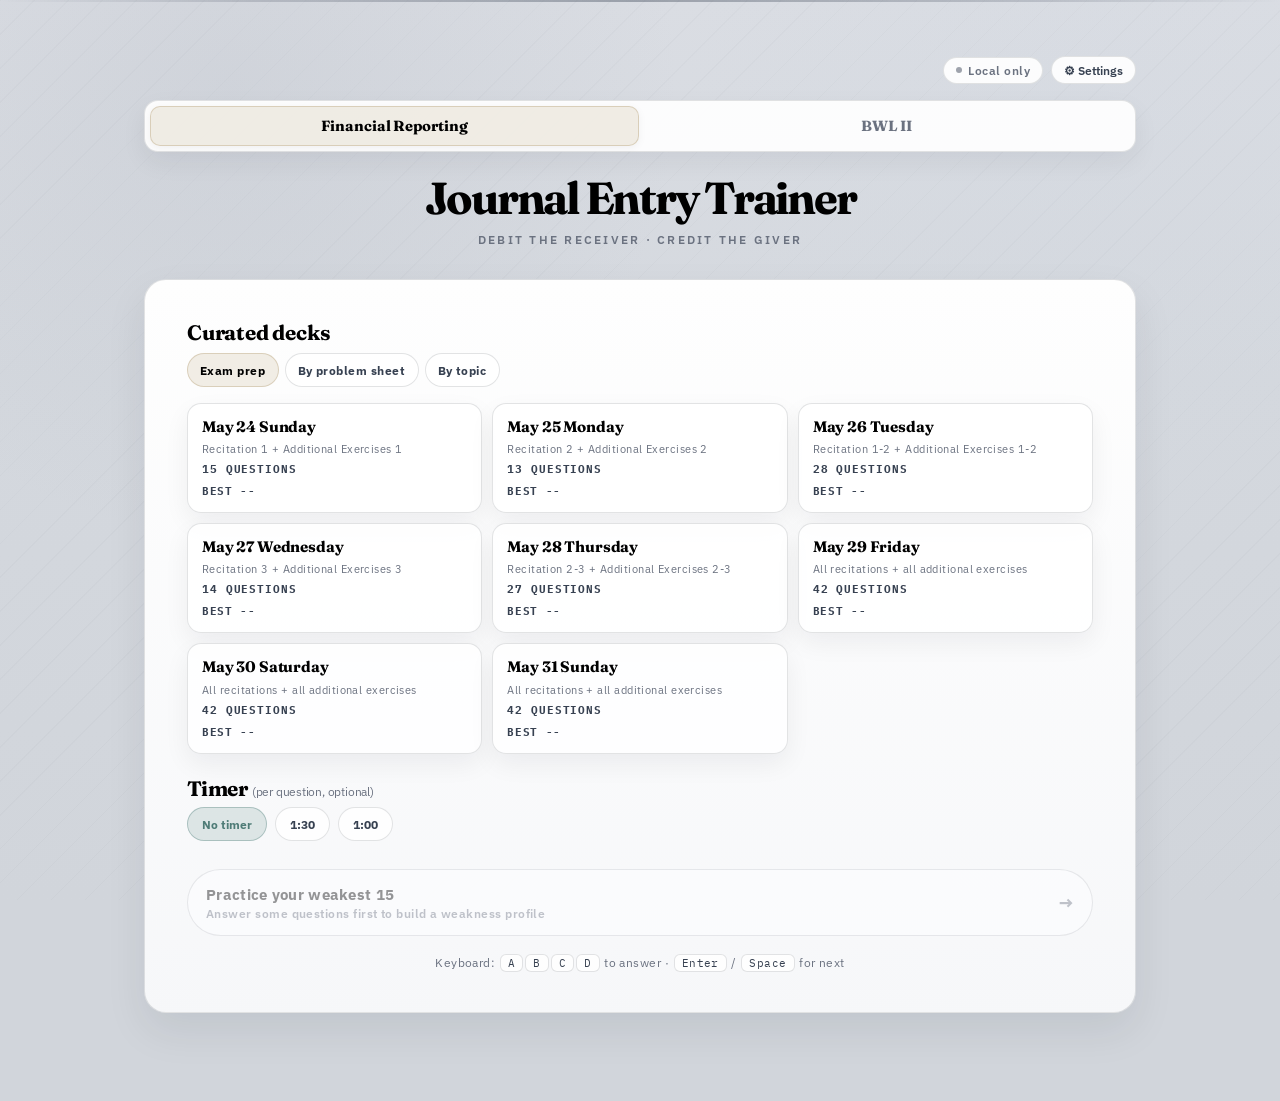
==== accounting.html @ e5387fac "Math practice improvements" ====
<!DOCTYPE html>
<html lang="en">
<head>
<meta charset="UTF-8">
<meta name="viewport" content="width=device-width, initial-scale=1.0">
<title>Journal Entry Trainer — Accounting Quiz</title>
<style>
  @import url('https://fonts.googleapis.com/css2?family=Fraunces:opsz,wght@9..144,600;9..144,700;9..144,800&family=IBM+Plex+Mono:wght@400;500;700&family=IBM+Plex+Sans:wght@400;500;600;700;800&display=swap');
  * { margin: 0; padding: 0; box-sizing: border-box; }

  :root {
    --dr: #4f7c77;          /* muted teal — debit */
    --cr: #8c9f74;          /* sage — credit */
    --dr-soft: rgba(79,124,119,0.16);
    --cr-soft: rgba(140,159,116,0.20);
    --dr-line: rgba(79,124,119,0.36);
    --cr-line: rgba(140,159,116,0.42);
    --gold: #c4b28f;
    --gold-soft: rgba(196,178,143,0.22);
    --gold-line: rgba(196,178,143,0.5);
    --bad: #b96b5e;
    --bad-soft: rgba(216,180,174,0.28);
    --bad-line: rgba(185,107,94,0.4);
    --ink: #111111;
    --ink-strong: #000000;
    --mute: #374151;
    --faint: #6b7280;
    --line: rgba(17,24,39,0.12);
    --line-strong: rgba(17,24,39,0.22);
    --panel: rgba(255,255,255,0.92);
    --panel-alt: rgba(249,250,251,0.96);
    --panel-soft: rgba(17,24,39,0.035);
    --shadow-sm: 0 10px 26px rgba(15,23,42,0.06);
    --shadow-md: 0 18px 42px rgba(15,23,42,0.08);
    --font-sans: 'IBM Plex Sans','Segoe UI',sans-serif;
    --font-serif: 'Fraunces','Iowan Old Style','Palatino Linotype',serif;
    --font-mono: 'IBM Plex Mono','SFMono-Regular',monospace;
  }

  html { background: #d1d5db; }
  body {
    background: #d1d5db;
    font-family: var(--font-sans);
    color: var(--ink);
    min-height: 100vh;
    overflow-x: hidden;
  }
  body::before {
    content: '';
    position: fixed;
    inset: 0;
    z-index: 0;
    background:
      radial-gradient(circle at 18% 10%, rgba(156,163,175,0.15) 0%, transparent 34%),
      radial-gradient(circle at 84% 14%, rgba(203,213,225,0.14) 0%, transparent 30%),
      radial-gradient(circle at 50% 115%, rgba(148,163,184,0.12) 0%, transparent 34%),
      repeating-linear-gradient(135deg, rgba(17,24,39,0.018) 0 1px, transparent 1px 24px),
      linear-gradient(180deg, #dadde3 0%, #d4d8de 42%, #d1d5db 100%);
    pointer-events: none;
  }
  body::after {
    content: '';
    position: fixed;
    top: 0; left: 0; right: 0;
    height: 2px;
    z-index: 100;
    background: linear-gradient(90deg, transparent 0%, rgba(107,114,128,0.5) 18%, rgba(55,65,81,0.7) 50%, rgba(107,114,128,0.5) 82%, transparent 100%);
    opacity: 0.55;
  }

  @keyframes fadeIn { from { opacity: 0; transform: translateY(8px); } to { opacity: 1; transform: translateY(0); } }
  @keyframes pageLift {
    0% { opacity: 0; transform: translateY(10px); }
    100% { opacity: 1; transform: translateY(0); }
  }
  @keyframes goldPulse {
    0%, 100% { box-shadow: 0 0 0 0 rgba(196,178,143,0); }
    50% { box-shadow: 0 0 12px 2px rgba(196,178,143,0.45); }
  }
  @keyframes shake {
    0%,100% { transform: translateX(0); }
    25%     { transform: translateX(-4px); }
    75%     { transform: translateX(4px); }
  }

  .container {
    position: relative;
    z-index: 1;
    width: 100%;
    max-width: 1040px;
    margin: 0 auto;
    padding: 56px 24px 88px;
    animation: pageLift 0.45s ease-out both;
  }

  /* ─── Start screen ───────────────────────────────────────── */
  .hero { text-align: center; margin-bottom: 32px; animation: fadeIn 0.5s ease-out; }
  .hero h1 {
    font-family: var(--font-serif);
    font-size: 2.8rem;
    font-weight: 700;
    letter-spacing: -0.05em;
    line-height: 1;
    color: var(--ink-strong);
    margin-bottom: 10px;
  }
  .hero .sub {
    color: var(--faint);
    font-size: 0.78rem;
    text-transform: uppercase;
    letter-spacing: 0.18em;
    font-weight: 600;
  }

  .start-card {
    background: linear-gradient(180deg, rgba(255,255,255,0.97), rgba(247,248,250,0.97));
    border: 1px solid var(--line);
    border-radius: 22px;
    padding: 40px 42px;
    box-shadow: var(--shadow-md);
    animation: fadeIn 0.6s ease-out;
  }
  .start-card h2 {
    font-family: var(--font-serif);
    font-size: 1.3rem;
    font-weight: 700;
    margin-bottom: 14px;
    color: var(--ink-strong);
    letter-spacing: -0.01em;
  }
  .rules {
    display: grid;
    grid-template-columns: repeat(2, minmax(0, 1fr));
    gap: 12px;
    margin-bottom: 28px;
    font-size: 0.86rem;
    line-height: 1.55;
    color: var(--mute);
  }
  .rules .row {
    display: flex;
    align-items: flex-start;
    gap: 12px;
    padding: 12px 14px;
    background: var(--panel-soft);
    border: 1px solid var(--line);
    border-radius: 14px;
  }
  .rules .pill {
    flex-shrink: 0;
    font-size: 0.65rem;
    font-weight: 800;
    padding: 3px 8px;
    border-radius: 6px;
    letter-spacing: 0.08em;
    margin-top: 1px;
    font-family: var(--font-mono);
  }
  .rules .pill.dr { background: var(--dr-soft); color: var(--dr); border: 1px solid var(--dr-line); }
  .rules .pill.cr { background: var(--cr-soft); color: #5a6f49; border: 1px solid var(--cr-line); }

  .category-filter {
    display: flex;
    flex-wrap: wrap;
    gap: 8px;
    margin-bottom: 28px;
  }
  .cat-chip {
    font-family: inherit;
    font-size: 0.78rem;
    font-weight: 600;
    padding: 8px 14px;
    border-radius: 999px;
    border: 1px solid var(--line);
    background: var(--panel);
    color: var(--mute);
    cursor: pointer;
    transition: all 0.15s ease;
  }
  .cat-chip:hover { border-color: var(--gold-line); color: var(--ink-strong); }
  .cat-chip.active {
    background: var(--gold-soft);
    border-color: var(--gold-line);
    color: var(--ink-strong);
  }
  .timer-control {
    display: flex;
    flex-wrap: wrap;
    gap: 8px;
    margin: -8px 0 28px;
  }
  .timer-chip {
    font-family: inherit;
    font-size: 0.78rem;
    font-weight: 700;
    padding: 8px 14px;
    border-radius: 999px;
    border: 1px solid var(--line);
    background: var(--panel);
    color: var(--mute);
    cursor: pointer;
    transition: all 0.15s ease;
  }
  .timer-chip:hover { border-color: var(--line-strong); color: var(--ink-strong); }
  .timer-chip.active {
    background: var(--dr-soft);
    border-color: var(--dr-line);
    color: var(--dr);
  }

  .btn {
    font-family: inherit;
    font-weight: 800;
    font-size: 0.95rem;
    padding: 14px 28px;
    border-radius: 999px;
    border: 1px solid var(--line-strong);
    cursor: pointer;
    transition: all 0.18s ease;
    letter-spacing: 0.02em;
    display: inline-flex;
    align-items: center;
    gap: 8px;
  }
  .btn-primary {
    background: #d1d5db;
    color: var(--ink-strong);
    width: 100%;
    justify-content: center;
    box-shadow: 0 8px 24px rgba(15,23,42,0.08);
  }
  .btn-primary:hover {
    transform: translateY(-1px);
    box-shadow: 0 12px 28px rgba(15,23,42,0.12);
    background: #c8ccd2;
  }
  .btn-ghost {
    background: var(--panel-soft);
    color: var(--ink);
    border: 1px solid var(--line);
  }
  .btn-ghost:hover { background: var(--panel); border-color: var(--line-strong); }
  .btn:disabled {
    opacity: 0.5;
    cursor: not-allowed;
    transform: none;
    box-shadow: none;
  }

  /* ─── Quiz screen ────────────────────────────────────────── */
  .meta-row {
    display: flex;
    justify-content: space-between;
    align-items: center;
    margin-bottom: 14px;
    font-size: 0.78rem;
    color: var(--faint);
    letter-spacing: 0.04em;
    font-weight: 600;
  }
  .score-pill {
    display: inline-flex;
    align-items: center;
    gap: 6px;
    padding: 4px 12px;
    border-radius: 999px;
    background: var(--cr-soft);
    border: 1px solid var(--cr-line);
    color: #5a6f49;
    font-weight: 700;
  }
  .streak-pill {
    display: inline-flex;
    align-items: center;
    gap: 4px;
    padding: 4px 12px;
    border-radius: 999px;
    background: var(--gold-soft);
    border: 1px solid var(--gold-line);
    color: #7a6c4e;
    font-weight: 700;
    margin-left: 8px;
  }
  .timer-pill {
    display: inline-flex;
    align-items: center;
    gap: 4px;
    padding: 4px 12px;
    border-radius: 999px;
    background: var(--panel-soft);
    border: 1px solid var(--line);
    color: var(--ink);
    font-family: var(--font-mono);
    font-weight: 800;
    margin-right: 8px;
    min-width: 58px;
    justify-content: center;
  }
  .timer-pill.warning {
    background: var(--gold-soft);
    border-color: var(--gold-line);
    color: #7a6c4e;
  }
  .timer-pill.danger {
    background: var(--bad-soft);
    border-color: var(--bad-line);
    color: #7a3f37;
  }

  .progress-bar {
    height: 4px;
    background: rgba(17,24,39,0.08);
    border-radius: 2px;
    overflow: hidden;
    margin-bottom: 22px;
  }
  .progress-fill {
    height: 100%;
    background: linear-gradient(90deg, var(--dr) 0%, var(--cr) 100%);
    transition: width 0.35s ease;
  }

  .qcard {
    background: linear-gradient(180deg, rgba(255,255,255,0.97), rgba(247,248,250,0.97));
    border: 1px solid var(--line);
    border-radius: 22px;
    padding: 36px 42px;
    box-shadow: var(--shadow-md);
    animation: fadeIn 0.35s ease-out;
  }
  .cat-tag {
    display: inline-block;
    padding: 4px 12px;
    background: var(--panel-soft);
    border: 1px solid var(--line);
    border-radius: 999px;
    font-size: 0.65rem;
    font-weight: 800;
    letter-spacing: 0.16em;
    color: var(--faint);
    margin-bottom: 18px;
    text-transform: uppercase;
  }
  .q-meta {
    display: flex;
    align-items: center;
    flex-wrap: wrap;
    gap: 8px;
    margin-bottom: 18px;
  }
  .q-meta .cat-tag { margin-bottom: 0; }
  .source-tag {
    display: inline-flex;
    align-items: center;
    padding: 4px 10px;
    border-radius: 999px;
    border: 1px solid var(--gold-line);
    background: var(--gold-soft);
    color: #7a6c4e;
    font-size: 0.65rem;
    font-weight: 800;
    letter-spacing: 0.12em;
    text-transform: uppercase;
  }
  .source-tag.ai {
    border-color: var(--dr-line);
    background: var(--dr-soft);
    color: var(--dr);
  }
  .source-tag.problemset {
    border-color: var(--gold-line);
    background: var(--gold-soft);
    color: #7a6c4e;
  }
  .question-text {
    font-family: var(--font-serif);
    font-size: 1.25rem;
    font-weight: 600;
    line-height: 1.45;
    letter-spacing: -0.01em;
    margin-bottom: 24px;
    color: var(--ink-strong);
  }

  .question-visual {
    margin: -6px 0 24px;
    padding: 16px;
    border: 1px solid var(--line);
    border-radius: 14px;
    background: rgba(255,255,255,0.62);
    overflow-x: auto;
  }
  .question-visual svg {
    display: block;
    width: 100%;
    height: auto;
    min-width: 420px;
    font-family: var(--font-sans);
  }
  .visual-grid {
    display: grid;
    grid-template-columns: repeat(2, minmax(220px, 1fr));
    gap: 12px;
    min-width: 460px;
  }
  .visual-grid .wide {
    grid-column: 1 / -1;
    max-width: none;
  }
  .mini-rent {
    border: 1px solid var(--line);
    border-radius: 10px;
    background: var(--panel);
    padding: 10px;
  }
  .mini-title {
    font-family: var(--font-serif);
    font-size: 0.96rem;
    font-weight: 800;
    margin-bottom: 4px;
    color: var(--ink-strong);
  }
  .value-table {
    width: 100%;
    border-collapse: collapse;
    min-width: 520px;
    font-size: 0.84rem;
    background: var(--panel);
  }
  .value-table th,
  .value-table td {
    border: 1px solid var(--line-strong);
    padding: 10px 12px;
    text-align: center;
    vertical-align: middle;
  }
  .value-table th {
    background: var(--panel-soft);
    color: var(--ink-strong);
    font-weight: 800;
  }
  .value-table td:first-child,
  .value-table th:first-child {
    text-align: left;
    font-weight: 800;
  }
  .statement-info-table {
    min-width: 560px;
  }
  .statement-info-table td:nth-child(1),
  .statement-info-table td:nth-child(3) {
    text-align: left;
    font-weight: 800;
  }
  .statement-info-table td:nth-child(2),
  .statement-info-table td:nth-child(4) {
    text-align: right;
    font-variant-numeric: tabular-nums;
    white-space: nowrap;
  }

  .options { display: flex; flex-direction: column; gap: 10px; }
  .option {
    display: flex;
    align-items: center;
    width: 100%;
    padding: 14px 16px;
    background: var(--panel-soft);
    border: 1.5px solid var(--line);
    border-radius: 14px;
    color: var(--ink-strong);
    font-family: inherit;
    font-size: 0.92rem;
    line-height: 1.5;
    text-align: left;
    cursor: pointer;
    transition: all 0.15s ease;
  }
  .option:hover:not(:disabled) {
    border-color: var(--gold-line);
    background: var(--gold-soft);
    transform: translateX(2px);
  }
  .option:disabled { cursor: default; }
  .option.correct {
    background: var(--cr-soft);
    border-color: var(--cr-line);
    color: #3f4f33;
  }
  .option.wrong {
    background: var(--bad-soft);
    border-color: var(--bad-line);
    color: #7a3f37;
    animation: shake 0.35s ease-out;
  }
  .option.dimmed { opacity: 0.45; }
  .option-letter {
    flex-shrink: 0;
    width: 28px;
    height: 28px;
    line-height: 26px;
    text-align: center;
    border: 1px solid var(--line-strong);
    border-radius: 50%;
    margin-right: 14px;
    font-weight: 800;
    font-size: 0.74rem;
    font-family: var(--font-mono);
    color: var(--mute);
    background: var(--panel);
  }
  .option.correct .option-letter { border-color: var(--cr-line); background: rgba(140,159,116,0.32); color: #3f4f33; }
  .option.wrong .option-letter   { border-color: var(--bad-line); background: rgba(216,180,174,0.4); color: #7a3f37; }
  .rent-options {
    display: grid;
    grid-template-columns: repeat(2, minmax(220px, 1fr));
    gap: 12px;
  }
  .rent-option {
    display: block;
    padding: 0;
    overflow: hidden;
    background: var(--panel);
  }
  .rent-option .mini-rent {
    border: 0;
    border-radius: 12px;
    background: transparent;
    padding: 12px;
  }
  .rent-option svg {
    display: block;
    width: 100%;
    height: auto;
    min-width: 220px;
    font-family: var(--font-sans);
  }

  /* ─── Feedback panel ─────────────────────────────────────── */
  .feedback {
    margin-top: 22px;
    padding: 18px 20px;
    border-radius: 14px;
    background: var(--panel-soft);
    border: 1px solid var(--line);
    border-left: 3px solid var(--cr);
    animation: fadeIn 0.35s ease-out;
  }
  .feedback.wrong { border-left-color: var(--bad); }
  .feedback-title {
    font-size: 0.85rem;
    font-weight: 800;
    margin-bottom: 8px;
    letter-spacing: 0.04em;
    text-transform: uppercase;
  }
  .feedback-title.ok   { color: #5a6f49; }
  .feedback-title.bad  { color: #7a3f37; }
  .feedback-body {
    font-size: 0.88rem;
    line-height: 1.6;
    color: var(--mute);
  }

  /* T-account visualization */
  .t-acct {
    margin-top: 16px;
    display: grid;
    grid-template-columns: 1fr 1fr;
    border: 1px solid var(--line);
    border-radius: 12px;
    overflow: hidden;
    font-size: 0.82rem;
    background: var(--panel);
    font-family: var(--font-mono);
  }
  .t-head {
    padding: 8px 12px;
    font-weight: 800;
    text-align: center;
    letter-spacing: 0.16em;
    font-size: 0.66rem;
    background: var(--panel-soft);
    text-transform: uppercase;
    font-family: var(--font-sans);
  }
  .t-head.dr { color: var(--dr); border-right: 1px solid var(--line); }
  .t-head.cr { color: #5a6f49; }
  .t-cell {
    padding: 10px 12px;
    min-height: 42px;
    display: flex;
    justify-content: space-between;
    gap: 12px;
  }
  .t-cell.dr { border-right: 1px solid var(--line); color: var(--ink-strong); }
  .t-cell.cr { color: var(--ink-strong); }
  .t-cell .amt { color: var(--faint); font-variant-numeric: tabular-nums; font-weight: 700; }

  .next-btn-row {
    margin-top: 20px;
    display: flex;
    justify-content: flex-end;
    gap: 10px;
  }
  .next-btn {
    background: var(--gold-soft);
    color: var(--ink-strong);
    font-weight: 800;
    border: 1px solid var(--gold-line);
    animation: goldPulse 2.6s ease-in-out infinite;
  }
  .next-btn:hover { background: rgba(196,178,143,0.36); }

  /* ─── Results screen ─────────────────────────────────────── */
  .results {
    text-align: center;
    padding: 8px 4px;
    animation: fadeIn 0.5s ease-out;
  }
  .score-big {
    font-family: var(--font-serif);
    font-size: 4.8rem;
    font-weight: 700;
    line-height: 1;
    letter-spacing: -0.05em;
    color: var(--ink-strong);
    margin-bottom: 10px;
  }
  .score-pct {
    color: var(--faint);
    font-size: 0.75rem;
    margin-bottom: 8px;
    letter-spacing: 0.16em;
    text-transform: uppercase;
    font-weight: 600;
  }
  .score-msg {
    font-size: 1.05rem;
    font-weight: 700;
    color: var(--ink-strong);
    margin-bottom: 28px;
    font-family: var(--font-serif);
  }
  .review-title {
    font-size: 0.7rem;
    color: var(--faint);
    letter-spacing: 0.18em;
    text-align: left;
    margin: 24px 0 12px;
    text-transform: uppercase;
    font-weight: 700;
  }
  .review-item {
    text-align: left;
    padding: 16px 18px;
    background: var(--panel);
    border: 1px solid var(--line);
    border-left: 3px solid var(--bad);
    border-radius: 14px;
    margin-bottom: 10px;
    font-size: 0.86rem;
    line-height: 1.55;
    box-shadow: var(--shadow-sm);
  }
  .review-item .q {
    color: var(--ink-strong);
    margin-bottom: 8px;
    font-weight: 600;
    font-family: var(--font-serif);
    font-size: 0.95rem;
  }
  .review-item .yours { color: #7a3f37; font-size: 0.8rem; }
  .review-item .correct-text { color: #5a6f49; font-size: 0.8rem; margin-top: 2px; font-weight: 600; }

  .action-row { display: flex; flex-wrap: wrap; gap: 10px; margin-top: 28px; }
  .action-row .btn { flex: 1 1 160px; justify-content: center; }
  .action-row .btn-primary { width: auto; }

  .kbd {
    display: inline-block;
    padding: 1px 7px;
    font-size: 0.7rem;
    border: 1px solid var(--line);
    border-radius: 6px;
    background: var(--panel);
    color: var(--mute);
    margin: 0 1px;
    font-family: var(--font-mono);
  }

  /* ─── Top bar (sync + settings) ───────────────────────────── */
  .topbar {
    display: flex;
    justify-content: flex-end;
    align-items: center;
    gap: 8px;
    margin-bottom: 16px;
  }
  .sync-pill {
    display: inline-flex;
    align-items: center;
    gap: 6px;
    padding: 5px 12px;
    border-radius: 999px;
    background: var(--panel);
    border: 1px solid var(--line);
    color: var(--mute);
    font-size: 0.72rem;
    font-weight: 600;
    letter-spacing: 0.04em;
  }
  .sync-pill.local   { color: var(--faint); }
  .sync-pill.saving  { color: #7a6c4e; background: var(--gold-soft); border-color: var(--gold-line); }
  .sync-pill.synced  { color: #5a6f49; background: var(--cr-soft); border-color: var(--cr-line); }
  .sync-pill.error   { color: #7a3f37; background: var(--bad-soft); border-color: var(--bad-line); }
  .sync-pill .dot {
    width: 6px; height: 6px; border-radius: 50%;
    background: currentColor; opacity: 0.65;
  }
  .gear-btn {
    background: var(--panel);
    border: 1px solid var(--line);
    border-radius: 999px;
    padding: 5px 12px;
    cursor: pointer;
    color: var(--mute);
    font-family: inherit;
    font-size: 0.78rem;
    font-weight: 600;
    transition: all 0.15s ease;
  }
  .gear-btn:hover { border-color: var(--line-strong); color: var(--ink-strong); }

  /* ─── Curated decks ─────────────────────────────────────── */
  .deck-grid {
    display: grid;
    grid-template-columns: repeat(3, minmax(0, 1fr));
    gap: 10px;
    margin-bottom: 22px;
  }
  .deck-card {
    display: flex;
    flex-direction: column;
    gap: 6px;
    padding: 14px 14px;
    background: var(--panel);
    border: 1px solid var(--line);
    border-radius: 14px;
    text-align: left;
    cursor: pointer;
    font-family: inherit;
    color: var(--ink-strong);
    transition: all 0.15s ease;
    box-shadow: var(--shadow-sm);
    position: relative;
    overflow: hidden;
  }
  .deck-card::before {
    content: "";
    position: absolute;
    inset: 0 auto 0 0;
    width: var(--best-pct, 0%);
    background: var(--best-fill, rgba(171, 148, 101, 0.14));
    pointer-events: none;
    transition: width 0.2s ease;
  }
  .deck-card:hover {
    border-color: var(--gold-line);
    background: var(--gold-soft);
    transform: translateY(-1px);
  }
  .deck-card:disabled {
    cursor: not-allowed;
    opacity: 0.55;
    transform: none;
  }
  .deck-card > span {
    position: relative;
    z-index: 1;
  }
  .deck-card .deck-label {
    font-family: var(--font-serif);
    font-size: 0.95rem;
    font-weight: 700;
    line-height: 1.2;
    letter-spacing: -0.01em;
  }
  .deck-card .deck-sub {
    font-size: 0.7rem;
    color: var(--faint);
    letter-spacing: 0.04em;
  }
  .deck-card .deck-count {
    font-size: 0.7rem;
    color: var(--mute);
    font-weight: 700;
    letter-spacing: 0.08em;
    text-transform: uppercase;
    font-family: var(--font-mono);
  }
  .deck-meta-row {
    display: flex;
    flex-wrap: wrap;
    gap: 6px;
    align-items: center;
    margin-top: 2px;
  }
  .deck-best {
    font-size: 0.7rem;
    color: var(--mute);
    font-weight: 800;
    letter-spacing: 0.06em;
    text-transform: uppercase;
    font-family: var(--font-mono);
  }
  .result-badge {
    font-size: 0.64rem;
    font-weight: 900;
    letter-spacing: 0.08em;
    text-transform: uppercase;
    padding: 3px 7px;
    border-radius: 999px;
    border: 1px solid var(--line);
    background: var(--panel);
    color: var(--mute);
  }
  .result-badge.bronze {
    color: #805a2b;
    border-color: #d9b17c;
    background: #fff4e5;
  }
  .result-badge.silver {
    color: #55606d;
    border-color: #c7d0dc;
    background: #f4f7fb;
  }
  .result-badge.gold {
    color: #79601d;
    border-color: #d7b94f;
    background: #fff7c8;
  }
  .deck-mode-tabs {
    display: flex;
    flex-wrap: wrap;
    gap: 6px;
    margin: -6px 0 16px;
  }
  .deck-mode-tab {
    font-family: inherit;
    font-size: 0.78rem;
    font-weight: 800;
    letter-spacing: 0.04em;
    padding: 8px 12px;
    border-radius: 999px;
    border: 1px solid var(--line);
    background: var(--panel);
    color: var(--mute);
    cursor: pointer;
    transition: all 0.15s ease;
  }
  .deck-mode-tab:hover {
    border-color: var(--line-strong);
    color: var(--ink-strong);
  }
  .deck-mode-tab.active {
    background: var(--gold-soft);
    border-color: var(--gold-line);
    color: var(--ink-strong);
  }
  .bwl-selector {
    display: grid;
    gap: 14px;
    margin-bottom: 28px;
  }
  .bwl-paper-toolbar {
    display: flex;
    justify-content: flex-end;
  }
  .bwl-all-papers {
    font-family: inherit;
    font-size: 0.72rem;
    font-weight: 800;
    letter-spacing: 0.06em;
    text-transform: uppercase;
    padding: 7px 11px;
    border-radius: 999px;
    border: 1px solid var(--line);
    background: var(--panel);
    color: var(--mute);
    cursor: pointer;
    transition: all 0.15s ease;
  }
  .bwl-all-papers.active,
  .bwl-all-papers:hover {
    background: var(--dr-soft);
    border-color: var(--dr-line);
    color: var(--dr);
  }
  .bwl-paper-grid {
    display: grid;
    grid-template-columns: repeat(2, minmax(0, 1fr));
    gap: 10px;
  }
  .bwl-paper-card {
    display: grid;
    grid-template-columns: minmax(0, 1fr) auto;
    gap: 12px;
    align-items: center;
    width: 100%;
    padding: 14px;
    background: var(--panel);
    border: 1px solid var(--line);
    border-radius: 14px;
    text-align: left;
    cursor: pointer;
    font-family: inherit;
    color: var(--ink-strong);
    transition: all 0.15s ease;
    box-shadow: var(--shadow-sm);
  }
  .bwl-paper-card:hover {
    border-color: var(--gold-line);
    transform: translateY(-1px);
  }
  .bwl-paper-card.active {
    background: var(--gold-soft);
    border-color: var(--gold-line);
  }
  .bwl-paper-title {
    display: block;
    font-family: var(--font-serif);
    font-size: 0.98rem;
    font-weight: 700;
    line-height: 1.2;
  }
  .bwl-paper-sub {
    display: block;
    margin-top: 3px;
    font-size: 0.7rem;
    color: var(--faint);
    letter-spacing: 0.04em;
  }
  .bwl-paper-count {
    font-family: var(--font-mono);
    font-size: 0.72rem;
    font-weight: 800;
    letter-spacing: 0.08em;
    text-transform: uppercase;
    color: var(--mute);
    white-space: nowrap;
  }
  .bwl-category-filter {
    display: grid;
    gap: 8px;
  }
  .bwl-category-label {
    font-size: 0.72rem;
    color: var(--faint);
    font-weight: 800;
    letter-spacing: 0.08em;
    text-transform: uppercase;
  }
  .bwl-category-row {
    display: flex;
    flex-wrap: wrap;
    gap: 8px;
  }
  .bwl-category-chip {
    font-family: inherit;
    font-size: 0.76rem;
    font-weight: 700;
    padding: 8px 12px;
    border-radius: 999px;
    border: 1px solid var(--line);
    background: var(--panel);
    color: var(--mute);
    cursor: pointer;
    transition: all 0.15s ease;
  }
  .bwl-category-chip:hover:not(:disabled) {
    border-color: var(--line-strong);
    color: var(--ink-strong);
  }
  .bwl-category-chip.active {
    background: var(--dr-soft);
    border-color: var(--dr-line);
    color: var(--dr);
  }
  .bwl-category-chip:disabled {
    opacity: 0.45;
    cursor: not-allowed;
  }
  @media (max-width: 900px) {
    .rules { grid-template-columns: 1fr; }
    .deck-grid { grid-template-columns: repeat(2, minmax(0, 1fr)); }
    .bwl-paper-grid { grid-template-columns: 1fr; }
  }
  @media (max-width: 480px) {
    .deck-grid { grid-template-columns: 1fr; }
    .bwl-paper-card { grid-template-columns: 1fr; }
    .bwl-paper-count { white-space: normal; }
    .visual-grid { grid-template-columns: 1fr; min-width: 320px; }
    .visual-grid .wide { max-width: none; }
    .question-visual { padding: 12px; }
    .question-visual svg { min-width: 320px; }
  }

  /* ─── Practice-weakest secondary action ─────────────────── */
  .secondary-action-row {
    display: flex;
    flex-direction: column;
    gap: 10px;
    margin-top: 12px;
  }
  .btn-weak {
    background: var(--panel);
    color: var(--ink-strong);
    border: 1px solid var(--line-strong);
    width: 100%;
    justify-content: space-between;
    text-align: left;
    padding: 14px 18px;
  }
  .btn-weak:hover {
    background: var(--gold-soft);
    border-color: var(--gold-line);
  }
  .btn-weak[disabled] {
    opacity: 0.4;
    cursor: not-allowed;
  }
  .btn-weak[disabled]:hover {
    background: var(--panel);
    border-color: var(--line-strong);
  }
  .btn-weak .meta {
    font-size: 0.72rem;
    color: var(--faint);
    font-weight: 600;
    letter-spacing: 0.04em;
  }
  .btn-weak .label {
    display: flex;
    flex-direction: column;
    gap: 2px;
    align-items: flex-start;
  }
  .btn-weak .arrow { color: var(--faint); font-size: 1.1rem; }

  /* ─── Settings modal ──────────────────────────────────────── */
  .modal-backdrop {
    position: fixed;
    inset: 0;
    background: rgba(15,23,42,0.45);
    backdrop-filter: blur(4px);
    z-index: 200;
    display: flex;
    align-items: center;
    justify-content: center;
    padding: 20px;
    animation: fadeIn 0.2s ease-out;
  }
  .modal {
    width: 100%;
    max-width: 460px;
    background: linear-gradient(180deg, rgba(255,255,255,0.98), rgba(247,248,250,0.98));
    border: 1px solid var(--line);
    border-radius: 22px;
    padding: 28px 26px;
    box-shadow: var(--shadow-md);
    animation: pageLift 0.3s ease-out;
  }
  .modal h2 {
    font-family: var(--font-serif);
    font-size: 1.4rem;
    font-weight: 700;
    margin-bottom: 6px;
    color: var(--ink-strong);
    letter-spacing: -0.01em;
  }
  .modal .modal-sub {
    font-size: 0.8rem;
    color: var(--faint);
    margin-bottom: 22px;
  }
  .modal-section {
    margin-bottom: 20px;
    padding-bottom: 18px;
    border-bottom: 1px solid var(--line);
  }
  .modal-section:last-child {
    border-bottom: none;
    margin-bottom: 0;
    padding-bottom: 0;
  }
  .modal-label {
    display: block;
    font-size: 0.7rem;
    font-weight: 700;
    text-transform: uppercase;
    letter-spacing: 0.14em;
    color: var(--faint);
    margin-bottom: 8px;
  }
  .modal-help {
    font-size: 0.78rem;
    line-height: 1.55;
    color: var(--mute);
    margin-bottom: 10px;
  }
  .modal-help a { color: var(--ink-strong); text-decoration: underline; }
  .modal input[type="text"],
  .modal input[type="password"] {
    width: 100%;
    padding: 11px 14px;
    border-radius: 12px;
    border: 1.5px solid var(--line);
    background: var(--panel);
    font-family: var(--font-mono);
    font-size: 0.85rem;
    color: var(--ink-strong);
    outline: none;
    transition: border-color 0.15s ease;
  }
  .modal input[type="text"]:focus,
  .modal input[type="password"]:focus {
    border-color: var(--line-strong);
  }
  .modal-row {
    display: flex;
    gap: 8px;
    margin-top: 10px;
    flex-wrap: wrap;
  }
  .modal-row .btn { flex: 1; padding: 11px 16px; font-size: 0.85rem; min-width: 110px; }
  .modal-info {
    font-size: 0.74rem;
    color: var(--faint);
    margin-top: 8px;
    font-family: var(--font-mono);
  }
  .modal-info.error {
    color: #7a3f37;
    background: var(--bad-soft);
    border: 1px solid var(--bad-line);
    border-radius: 10px;
    padding: 8px 10px;
    font-family: var(--font-sans);
    line-height: 1.45;
  }
  .modal-close-row {
    display: flex;
    justify-content: flex-end;
    margin-top: 24px;
  }
  .danger-btn {
    background: var(--bad-soft);
    border: 1px solid var(--bad-line);
    color: #7a3f37;
  }
  .danger-btn:hover { background: rgba(216,180,174,0.4); }

  @media (max-width: 600px) {
    .hero h1 { font-size: 2.2rem; }
    .score-big { font-size: 3.6rem; }
    .qcard, .start-card { padding: 24px 20px; border-radius: 18px; }
    .container { padding: 32px 14px 60px; }
    .deck-grid { grid-template-columns: 1fr; }
    .question-text { font-size: 1.1rem; }
    .modal { padding: 22px 18px; border-radius: 18px; }
  }

  /* ── Pony reward (correct-answer celebration) ─────────────────── */
  @keyframes ponyPop {
    0%   { opacity: 0; transform: translateY(-12px) scale(0.7) rotate(-4deg); }
    55%  { opacity: 1; transform: translateY(0)    scale(1.06) rotate(2deg); }
    100% { opacity: 1; transform: translateY(0)    scale(1)    rotate(0deg); }
  }
  @keyframes ponyFade {
    0%   { opacity: 1; transform: scale(1) translateY(0); }
    100% { opacity: 0; transform: scale(0.92) translateY(-8px); }
  }
  .pony-reward {
    position: fixed;
    top: 22px;
    right: 22px;
    width: 220px;
    z-index: 9999;
    border-radius: 16px;
    overflow: hidden;
    background: #fff;
    border: 3px solid var(--gold-line);
    box-shadow: 0 18px 42px rgba(15,23,42,0.18), 0 0 0 1px var(--gold-soft);
    opacity: 0;
    pointer-events: none;
    transform-origin: top right;
  }
  .pony-reward.show   { animation: ponyPop 0.55s cubic-bezier(0.34, 1.56, 0.64, 1) forwards; pointer-events: auto; }
  .pony-reward.hide   { animation: ponyFade 0.4s ease-out forwards; }
  .pony-reward img {
    display: block;
    width: 100%;
    height: 220px;
    object-fit: contain;
    padding: 10px;
    background: linear-gradient(180deg, #fdf4ff 0%, #fef3c7 100%);
  }
  .pony-reward .pony-caption {
    font-family: var(--font-serif);
    font-weight: 700;
    font-size: 0.95rem;
    text-align: center;
    padding: 8px 10px 10px;
    color: var(--ink);
    background: linear-gradient(180deg, rgba(255,255,255,0) 0%, var(--gold-soft) 100%);
    letter-spacing: 0.01em;
  }
  .pony-reward .pony-close {
    position: absolute;
    top: 6px;
    right: 6px;
    width: 22px;
    height: 22px;
    border-radius: 50%;
    border: none;
    background: rgba(255,255,255,0.9);
    color: var(--mute);
    font-size: 14px;
    line-height: 22px;
    cursor: pointer;
    padding: 0;
    box-shadow: 0 2px 6px rgba(0,0,0,0.12);
  }
  .pony-reward .pony-close:hover { background: #fff; color: var(--ink); }
  @media (max-width: 600px) {
    .pony-reward { width: 160px; top: 14px; right: 14px; }
    .pony-reward img { height: 160px; }
  }

  /* ─── Subject tabs (top) ─────────────────────────────────── */
  .tab-bar {
    display: flex;
    gap: 4px;
    background: var(--panel);
    border: 1px solid var(--line);
    border-radius: 14px;
    padding: 5px;
    margin-bottom: 24px;
    box-shadow: var(--shadow-sm);
  }
  .tab {
    flex: 1;
    font-family: var(--font-serif);
    font-size: 0.92rem;
    font-weight: 700;
    padding: 11px 14px;
    border-radius: 10px;
    border: none;
    background: transparent;
    color: var(--faint);
    cursor: pointer;
    transition: all 0.15s ease;
    letter-spacing: -0.005em;
    line-height: 1.1;
  }
  .tab:hover { color: var(--ink-strong); }
  .tab.active {
    background: var(--gold-soft);
    color: var(--ink-strong);
    border: 1px solid var(--gold-line);
    box-shadow: 0 2px 8px rgba(15,23,42,0.05);
  }
</style>
</head>
<body>
<div class="container" id="app"></div>

<div id="ponyReward" class="pony-reward" aria-hidden="true" role="status">
  <img id="ponyImg" alt="A cute pony" />
  <div class="pony-caption">✨ Cute pony!</div>
  <button type="button" class="pony-close" id="ponyClose" aria-label="Dismiss">×</button>
</div>

<script>
// ═══════════════════════════════════════════════════════════════════════════
// CUTE CARTOON PONIES (correct-answer reward)
// ═══════════════════════════════════════════════════════════════════════════
// Hotlinked from OpenClipart (CC0 / public domain).
const PONY_IMAGES = [
  "https://openclipart.org/image/800px/2691",
  "https://openclipart.org/image/800px/12486",
  "https://openclipart.org/image/800px/26623",
  "https://openclipart.org/image/800px/47143",
  "https://openclipart.org/image/800px/102193",
  "https://openclipart.org/image/800px/123925",
  "https://openclipart.org/image/800px/158377",
  "https://openclipart.org/image/800px/164515",
  "https://openclipart.org/image/800px/170851",
  "https://openclipart.org/image/800px/178853",
  "https://openclipart.org/image/800px/184659",
  "https://openclipart.org/image/800px/190760",
  "https://openclipart.org/image/800px/194257",
  "https://openclipart.org/image/800px/202751",
  "https://openclipart.org/image/800px/202752",
  "https://openclipart.org/image/800px/202753",
  "https://openclipart.org/image/800px/202754",
  "https://openclipart.org/image/800px/228778",
  "https://openclipart.org/image/800px/234301",
  "https://openclipart.org/image/800px/236761",
  "https://openclipart.org/image/800px/243007",
  "https://openclipart.org/image/800px/258730",
  "https://openclipart.org/image/800px/258977",
  "https://openclipart.org/image/800px/258978",
  "https://openclipart.org/image/800px/263230",
  "https://openclipart.org/image/800px/269381",
  "https://openclipart.org/image/800px/271365",
  "https://openclipart.org/image/800px/274644",
  "https://openclipart.org/image/800px/279295",
  "https://openclipart.org/image/800px/283208",
  "https://openclipart.org/image/800px/283725",
  "https://openclipart.org/image/800px/285951",
  "https://openclipart.org/image/800px/286701",
  "https://openclipart.org/image/800px/288005",
  "https://openclipart.org/image/800px/292765",
  "https://openclipart.org/image/800px/292891",
  "https://openclipart.org/image/800px/293841",
  "https://openclipart.org/image/800px/300553",
  "https://openclipart.org/image/800px/308229",
  "https://openclipart.org/image/800px/314475",
  "https://openclipart.org/image/800px/331869",
  "https://openclipart.org/image/800px/332016",
  "https://openclipart.org/image/800px/337956",
  "https://openclipart.org/image/800px/337978",
  "https://openclipart.org/image/800px/340455",
  "https://openclipart.org/image/800px/340460"
];

const ponyState = { recent: [], hideTimer: null };

let audioCtx = null;

function getAudioCtx() {
  const AudioContext = window.AudioContext || window.webkitAudioContext;
  if (!AudioContext) return null;
  if (!audioCtx) audioCtx = new AudioContext();
  if (audioCtx.state === "suspended") audioCtx.resume().catch(() => {});
  return audioCtx;
}

function playTone(freq, start, duration, opts = {}) {
  const ctx = getAudioCtx();
  if (!ctx) return;
  const osc = ctx.createOscillator();
  const gain = ctx.createGain();
  const filter = ctx.createBiquadFilter();
  osc.type = opts.type || "sine";
  osc.frequency.setValueAtTime(freq, start);
  if (opts.toFreq) osc.frequency.exponentialRampToValueAtTime(opts.toFreq, start + duration);
  filter.type = opts.filterType || "lowpass";
  filter.frequency.setValueAtTime(opts.filterFreq || 6000, start);
  gain.gain.setValueAtTime(0.0001, start);
  gain.gain.exponentialRampToValueAtTime(opts.gain || 0.08, start + 0.015);
  gain.gain.exponentialRampToValueAtTime(0.0001, start + duration);
  osc.connect(filter);
  filter.connect(gain);
  gain.connect(ctx.destination);
  osc.start(start);
  osc.stop(start + duration + 0.03);
}

function playClockTick() {
  const ctx = getAudioCtx();
  if (!ctx) return;
  const t = ctx.currentTime;
  playTone(1150, t, 0.045, { type: "square", gain: 0.035, filterFreq: 3500 });
  playTone(2300, t + 0.012, 0.025, { type: "triangle", gain: 0.018, filterFreq: 5000 });
}

function playHappyPonySound() {
  const ctx = getAudioCtx();
  if (!ctx) return;
  const t = ctx.currentTime;
  [523.25, 659.25, 783.99, 1046.5].forEach((freq, i) => {
    playTone(freq, t + i * 0.075, 0.16, { type: "triangle", gain: 0.06, filterFreq: 7000 });
  });
  playTone(1318.51, t + 0.32, 0.24, { type: "sine", gain: 0.045, filterFreq: 8000 });
}

function playSadViolinSound() {
  const ctx = getAudioCtx();
  if (!ctx) return;
  const t = ctx.currentTime;
  [
    [440, 415.3],
    [392, 369.99],
    [349.23, 329.63],
    [293.66, 277.18],
  ].forEach(([from, to], i) => {
    playTone(from, t + i * 0.18, 0.34, { type: "sawtooth", toFreq: to, gain: 0.045, filterFreq: 1200 });
  });
}

function showPonyReward() {
  const el = document.getElementById("ponyReward");
  const img = document.getElementById("ponyImg");
  if (!el || !img || !PONY_IMAGES.length) return;

  // Pick a random pony, avoiding the most recent few
  const avoidCount = Math.min(8, PONY_IMAGES.length - 1);
  let url;
  do {
    url = PONY_IMAGES[Math.floor(Math.random() * PONY_IMAGES.length)];
  } while (ponyState.recent.includes(url));
  ponyState.recent.push(url);
  if (ponyState.recent.length > avoidCount) ponyState.recent.shift();

  img.src = url;
  el.classList.remove("hide");
  // Force reflow to restart animation if already showing
  void el.offsetWidth;
  el.classList.add("show");
  el.setAttribute("aria-hidden", "false");

  clearTimeout(ponyState.hideTimer);
  ponyState.hideTimer = setTimeout(hidePonyReward, 2800);
}

function hidePonyReward() {
  const el = document.getElementById("ponyReward");
  if (!el) return;
  clearTimeout(ponyState.hideTimer);
  el.classList.remove("show");
  el.classList.add("hide");
  el.setAttribute("aria-hidden", "true");
}

document.addEventListener("DOMContentLoaded", () => {
  const closeBtn = document.getElementById("ponyClose");
  if (closeBtn) closeBtn.addEventListener("click", hidePonyReward);
});

// ═══════════════════════════════════════════════════════════════════════════
// QUESTION BANK
// ═══════════════════════════════════════════════════════════════════════════
// Each question has:
//   category, optional source set, prompt, options[], correct (index into options),
//   explanation (why), entry ({ debits:[[acct,amt]], credits:[[acct,amt]] })
//
const QUESTIONS = [
  // ── Revenue ──────────────────────────────────────────────────────────
  {
    category: "Revenue",
    set: "R1",
    prompt: "A journal entry to record the sale of inventory on account will include a:",
    options: [
      "Debit to Inventory",
      "Debit to Accounts Receivable",
      "Debit to Sales Revenue",
      "Credit to Cost of Goods Sold"
    ],
    correct: 1,
    explanation: "When inventory is sold on account the customer owes us money. Accounts Receivable (an asset) increases with a debit; Sales Revenue is credited. A separate entry debits COGS and credits Inventory.",
    entry: { debits: [["Accounts Receivable", ""]], credits: [["Sales Revenue", ""]] }
  },
  {
    category: "Revenue",
    prompt: "A company sells merchandise for 2,000 cash. The journal entry to record the sale (ignoring COGS) is:",
    options: [
      "Debit Cash 2,000; Credit Sales Revenue 2,000",
      "Debit Sales Revenue 2,000; Credit Cash 2,000",
      "Debit Accounts Receivable 2,000; Credit Sales Revenue 2,000",
      "Debit Cash 2,000; Credit Accounts Receivable 2,000"
    ],
    correct: 0,
    explanation: "Cash (asset) increases → debit. Sales Revenue (equity) is earned → credit.",
    entry: { debits: [["Cash", "2,000"]], credits: [["Sales Revenue", "2,000"]] }
  },
  {
    category: "Revenue",
    prompt: "To accompany the sale of merchandise (perpetual inventory system), the cost side of the entry is:",
    options: [
      "Debit Inventory; Credit Cost of Goods Sold",
      "Debit Cost of Goods Sold; Credit Inventory",
      "Debit Cost of Goods Sold; Credit Sales Revenue",
      "Debit Inventory; Credit Sales Revenue"
    ],
    correct: 1,
    explanation: "Under the perpetual system, each sale triggers a second entry: COGS (expense) increases with a debit, Inventory (asset) decreases with a credit.",
    entry: { debits: [["Cost of Goods Sold", ""]], credits: [["Inventory", ""]] }
  },
  {
    category: "Revenue",
    prompt: "A consulting firm performs services for a client and bills them 5,000, payable in 30 days. The entry is:",
    options: [
      "Debit Cash 5,000; Credit Service Revenue 5,000",
      "Debit Service Revenue 5,000; Credit Accounts Receivable 5,000",
      "Debit Accounts Receivable 5,000; Credit Service Revenue 5,000",
      "Debit Accounts Receivable 5,000; Credit Cash 5,000"
    ],
    correct: 2,
    explanation: "Revenue is earned (credit Service Revenue) and the client owes us (debit Accounts Receivable). No cash has moved yet.",
    entry: { debits: [["Accounts Receivable", "5,000"]], credits: [["Service Revenue", "5,000"]] }
  },
  {
    category: "Revenue",
    prompt: "A credit customer returns defective merchandise that had been sold for 800. The entry to record the return (ignore COGS side) is:",
    options: [
      "Debit Cash 800; Credit Sales Returns & Allowances 800",
      "Debit Sales Returns & Allowances 800; Credit Accounts Receivable 800",
      "Debit Accounts Receivable 800; Credit Sales Returns & Allowances 800",
      "Debit Sales Revenue 800; Credit Cash 800"
    ],
    correct: 1,
    explanation: "Sales Returns & Allowances (a contra-revenue) is debited to reduce revenue; Accounts Receivable is credited because the customer no longer owes us.",
    entry: { debits: [["Sales Returns & Allowances", "800"]], credits: [["Accounts Receivable", "800"]] }
  },

  // ── Inventory / Purchasing ───────────────────────────────────────────
  {
    category: "Inventory",
    prompt: "A retailer purchases 10,000 of inventory on account. The entry is:",
    options: [
      "Debit Accounts Payable 10,000; Credit Inventory 10,000",
      "Debit Inventory 10,000; Credit Cash 10,000",
      "Debit Inventory 10,000; Credit Accounts Payable 10,000",
      "Debit Purchases 10,000; Credit Cash 10,000"
    ],
    correct: 2,
    explanation: "Inventory (asset) increases → debit. Accounts Payable (liability) increases because we owe the supplier → credit.",
    entry: { debits: [["Inventory", "10,000"]], credits: [["Accounts Payable", "10,000"]] }
  },
  {
    category: "Inventory",
    prompt: "A company purchases 3,500 of inventory and pays cash immediately. The entry is:",
    options: [
      "Debit Inventory 3,500; Credit Accounts Payable 3,500",
      "Debit Inventory 3,500; Credit Cash 3,500",
      "Debit Cash 3,500; Credit Inventory 3,500",
      "Debit COGS 3,500; Credit Cash 3,500"
    ],
    correct: 1,
    explanation: "Inventory (asset) increases → debit. Cash (asset) decreases → credit. COGS is only recorded when the inventory is sold.",
    entry: { debits: [["Inventory", "3,500"]], credits: [["Cash", "3,500"]] }
  },
  {
    category: "Inventory",
    prompt: "A business returns defective inventory previously purchased on account for 600. The entry is:",
    options: [
      "Debit Inventory 600; Credit Accounts Payable 600",
      "Debit Cash 600; Credit Inventory 600",
      "Debit Accounts Payable 600; Credit Inventory 600",
      "Debit Purchases Returns 600; Credit Cash 600"
    ],
    correct: 2,
    explanation: "We owe the supplier less (AP decreases → debit) and we no longer have this inventory (asset decreases → credit).",
    entry: { debits: [["Accounts Payable", "600"]], credits: [["Inventory", "600"]] }
  },

  // ── Receivables / Payables ───────────────────────────────────────────
  {
    category: "Receivables",
    prompt: "A customer pays the 5,000 they previously owed on account. The entry on receipt is:",
    options: [
      "Debit Cash 5,000; Credit Sales Revenue 5,000",
      "Debit Accounts Receivable 5,000; Credit Cash 5,000",
      "Debit Cash 5,000; Credit Accounts Receivable 5,000",
      "Debit Sales Revenue 5,000; Credit Accounts Receivable 5,000"
    ],
    correct: 2,
    explanation: "Cash (asset) increases → debit. Accounts Receivable decreases because the customer no longer owes → credit. No new revenue is recorded — it was already recognized on the sale.",
    entry: { debits: [["Cash", "5,000"]], credits: [["Accounts Receivable", "5,000"]] }
  },
  {
    category: "Payables",
    prompt: "A company pays 4,200 to settle a supplier invoice previously recorded in accounts payable. The entry is:",
    options: [
      "Debit Cash 4,200; Credit Accounts Payable 4,200",
      "Debit Accounts Payable 4,200; Credit Cash 4,200",
      "Debit Inventory 4,200; Credit Cash 4,200",
      "Debit Accounts Payable 4,200; Credit Purchases 4,200"
    ],
    correct: 1,
    explanation: "Accounts Payable (liability) decreases → debit. Cash (asset) decreases → credit.",
    entry: { debits: [["Accounts Payable", "4,200"]], credits: [["Cash", "4,200"]] }
  },
  // ── Expenses ─────────────────────────────────────────────────────────
  {
    category: "Expenses",
    prompt: "A firm pays 900 cash for the monthly electricity bill. The entry is:",
    options: [
      "Debit Cash 900; Credit Utilities Expense 900",
      "Debit Utilities Expense 900; Credit Cash 900",
      "Debit Utilities Expense 900; Credit Accounts Payable 900",
      "Debit Accounts Payable 900; Credit Cash 900"
    ],
    correct: 1,
    explanation: "Utilities Expense (equity — expense) increases → debit. Cash decreases → credit.",
    entry: { debits: [["Utilities Expense", "900"]], credits: [["Cash", "900"]] }
  },
  {
    category: "Expenses",
    prompt: "A company receives an electricity bill of 900 that will be paid next month. The entry TODAY is:",
    options: [
      "No entry until the bill is paid",
      "Debit Utilities Expense 900; Credit Cash 900",
      "Debit Utilities Expense 900; Credit Accounts Payable 900",
      "Debit Accounts Payable 900; Credit Utilities Expense 900"
    ],
    correct: 2,
    explanation: "Accrual basis: the expense is recognized when incurred, not when paid. Utilities Expense is debited, and Accounts Payable (liability) is credited because we owe the utility.",
    entry: { debits: [["Utilities Expense", "900"]], credits: [["Accounts Payable", "900"]] }
  },
  {
    category: "Expenses",
    prompt: "A company pays its employees 8,000 for work already performed this period. The entry is:",
    options: [
      "Debit Salaries Expense 8,000; Credit Cash 8,000",
      "Debit Cash 8,000; Credit Salaries Expense 8,000",
      "Debit Salaries Payable 8,000; Credit Salaries Expense 8,000",
      "Debit Salaries Expense 8,000; Credit Salaries Payable 8,000"
    ],
    correct: 0,
    explanation: "Salaries Expense (expense) increases → debit. Cash (asset) decreases → credit.",
    entry: { debits: [["Salaries Expense", "8,000"]], credits: [["Cash", "8,000"]] }
  },

  // ── Assets (fixed, prepaid) ──────────────────────────────────────────
  {
    category: "Assets",
    prompt: "A company purchases equipment for 15,000 cash. The entry is:",
    options: [
      "Debit Equipment 15,000; Credit Cash 15,000",
      "Debit Equipment Expense 15,000; Credit Cash 15,000",
      "Debit Cash 15,000; Credit Equipment 15,000",
      "Debit Equipment 15,000; Credit Notes Payable 15,000"
    ],
    correct: 0,
    explanation: "Equipment is a long-lived asset → debit. Cash decreases → credit. Equipment is capitalized, not expensed.",
    entry: { debits: [["Equipment", "15,000"]], credits: [["Cash", "15,000"]] }
  },
  {
    category: "Assets",
    prompt: "A company purchases a delivery truck for 30,000, paying 5,000 cash and signing a note for the balance. The entry is:",
    options: [
      "Debit Truck 30,000; Credit Cash 30,000",
      "Debit Truck 30,000; Credit Notes Payable 30,000",
      "Debit Truck 30,000; Credit Cash 5,000 and Credit Notes Payable 25,000",
      "Debit Cash 5,000 and Debit Notes Payable 25,000; Credit Truck 30,000"
    ],
    correct: 2,
    explanation: "Truck (asset) is debited for the full 30,000. Cash drops by 5,000 (credit) and Notes Payable rises by 25,000 (credit). Debits = Credits = 30,000.",
    entry: { debits: [["Truck", "30,000"]], credits: [["Cash", "5,000"], ["Notes Payable", "25,000"]] }
  },
  {
    category: "Assets",
    prompt: "A company pays 6,000 for a one-year insurance policy and records the full amount as an asset. The entry is:",
    options: [
      "Debit Insurance Expense 6,000; Credit Cash 6,000",
      "Debit Prepaid Insurance 6,000; Credit Cash 6,000",
      "Debit Cash 6,000; Credit Prepaid Insurance 6,000",
      "Debit Prepaid Insurance 6,000; Credit Insurance Expense 6,000"
    ],
    correct: 1,
    explanation: "The benefit extends beyond the current period, so it is recorded as an asset: Prepaid Insurance (debit). Cash decreases (credit). Insurance Expense will be recognized as time passes.",
    entry: { debits: [["Prepaid Insurance", "6,000"]], credits: [["Cash", "6,000"]] }
  },

  // ── Liabilities / Equity ─────────────────────────────────────────────
  {
    category: "Liabilities",
    prompt: "A company borrows 50,000 from a bank, signing a promissory note. The entry is:",
    options: [
      "Debit Notes Payable 50,000; Credit Cash 50,000",
      "Debit Cash 50,000; Credit Accounts Payable 50,000",
      "Debit Cash 50,000; Credit Notes Payable 50,000",
      "Debit Cash 50,000; Credit Interest Payable 50,000"
    ],
    correct: 2,
    explanation: "Cash (asset) increases → debit. Notes Payable (liability) increases → credit. Interest is recorded separately as it accrues.",
    entry: { debits: [["Cash", "50,000"]], credits: [["Notes Payable", "50,000"]] }
  },
  {
    category: "Equity",
    prompt: "A corporation declares and pays a cash dividend of 3,000 on the same day. The entry on payment is:",
    options: [
      "Debit Retained Earnings 3,000; Credit Dividend Revenue 3,000",
      "Debit Dividends (or Retained Earnings) 3,000; Credit Cash 3,000",
      "Debit Cash 3,000; Credit Dividends Payable 3,000",
      "Debit Dividend Expense 3,000; Credit Cash 3,000"
    ],
    correct: 1,
    explanation: "Dividends reduce equity (debit Dividends or Retained Earnings directly). Cash decreases → credit. Dividends are NOT an expense — they are a distribution to owners.",
    entry: { debits: [["Dividends", "3,000"]], credits: [["Cash", "3,000"]] }
  },
  {
    category: "Equity",
    prompt: "An owner invests 20,000 cash to start a business (sole proprietorship). The entry is:",
    options: [
      "Debit Owner's Capital 20,000; Credit Cash 20,000",
      "Debit Cash 20,000; Credit Sales Revenue 20,000",
      "Debit Cash 20,000; Credit Owner's Capital 20,000",
      "Debit Cash 20,000; Credit Notes Payable 20,000"
    ],
    correct: 2,
    explanation: "Cash increases (debit). Owner's Capital increases to reflect the investment (credit). It is equity, not revenue or liability.",
    entry: { debits: [["Cash", "20,000"]], credits: [["Owner's Capital", "20,000"]] }
  },

  // ── Adjusting Entries ────────────────────────────────────────────────
  {
    category: "Adjusting",
    prompt: "Zurich AG paid cash of 12,000 CHF on June 1, 2019 for one year's rent in advance, and recorded the transaction with a debit to Prepaid Rent. On December 31, 2019, they should prepare the following adjusting entry:",
    options: [
      "Debit Prepaid Rent and credit Rent Expense, 5,000 CHF",
      "Debit Prepaid Rent and credit Rent Expense, 7,000 CHF",
      "Debit Rent Expense and credit Prepaid Rent, 7,000 CHF",
      "Debit Prepaid Rent and credit Cash, 5,000 CHF"
    ],
    correct: 2,
    explanation: "From June 1 to December 31 is 7 months. Monthly rent = 12,000 / 12 = 1,000. Expired portion = 7 × 1,000 = 7,000 CHF. Rent Expense (expense) increases → debit; Prepaid Rent (asset) decreases → credit.",
    entry: { debits: [["Rent Expense", "7,000"]], credits: [["Prepaid Rent", "7,000"]] }
  },
  {
    category: "Adjusting",
    prompt: "On March 1 a company paid 2,400 for a 12-month insurance policy (recorded as Prepaid Insurance). The adjusting entry on December 31 is:",
    options: [
      "Debit Insurance Expense 200; Credit Prepaid Insurance 200",
      "Debit Insurance Expense 2,000; Credit Prepaid Insurance 2,000",
      "Debit Prepaid Insurance 2,000; Credit Insurance Expense 2,000",
      "Debit Insurance Expense 2,400; Credit Cash 2,400"
    ],
    correct: 1,
    explanation: "From March 1 to December 31 = 10 months. Monthly cost = 2,400 / 12 = 200. Expired = 10 × 200 = 2,000. Insurance Expense (debit) and Prepaid Insurance (credit).",
    entry: { debits: [["Insurance Expense", "2,000"]], credits: [["Prepaid Insurance", "2,000"]] }
  },
  {
    category: "Adjusting",
    prompt: "Supplies had a beginning balance of 800. During the year, 3,000 of supplies were purchased and debited to Supplies. A year-end count shows 500 on hand. The adjusting entry is:",
    options: [
      "Debit Supplies Expense 3,300; Credit Supplies 3,300",
      "Debit Supplies 500; Credit Supplies Expense 500",
      "Debit Supplies Expense 500; Credit Supplies 500",
      "Debit Supplies Expense 3,000; Credit Supplies 3,000"
    ],
    correct: 0,
    explanation: "Supplies used = Beginning + Purchases − Ending = 800 + 3,000 − 500 = 3,300. Supplies Expense is debited, Supplies (asset) is credited to bring it down to 500.",
    entry: { debits: [["Supplies Expense", "3,300"]], credits: [["Supplies", "3,300"]] }
  },
  {
    category: "Adjusting",
    prompt: "Equipment costing 40,000 has annual depreciation of 4,000. The year-end adjusting entry is:",
    options: [
      "Debit Depreciation Expense 4,000; Credit Equipment 4,000",
      "Debit Equipment 4,000; Credit Accumulated Depreciation 4,000",
      "Debit Depreciation Expense 4,000; Credit Accumulated Depreciation 4,000",
      "Debit Accumulated Depreciation 4,000; Credit Depreciation Expense 4,000"
    ],
    correct: 2,
    explanation: "Depreciation Expense (expense) is debited; Accumulated Depreciation (contra-asset) is credited. Equipment itself is never directly reduced — that is the purpose of the contra account.",
    entry: { debits: [["Depreciation Expense", "4,000"]], credits: [["Accumulated Depreciation", "4,000"]] }
  },
  {
    category: "Adjusting",
    prompt: "Employees earned 2,500 of wages in the last week of December but will be paid in January. The December 31 adjusting entry is:",
    options: [
      "Debit Wages Expense 2,500; Credit Cash 2,500",
      "Debit Wages Expense 2,500; Credit Wages Payable 2,500",
      "Debit Wages Payable 2,500; Credit Wages Expense 2,500",
      "No entry until wages are paid"
    ],
    correct: 1,
    explanation: "Accrual principle: expense is recognized when incurred. Wages Expense (debit) increases, Wages Payable (liability, credit) is created to reflect what is owed.",
    entry: { debits: [["Wages Expense", "2,500"]], credits: [["Wages Payable", "2,500"]] }
  },
  {
    category: "Adjusting",
    prompt: "A company signed a 60,000, 6%, 1-year note payable on October 1. The December 31 adjusting entry for accrued interest is:",
    options: [
      "Debit Interest Expense 3,600; Credit Cash 3,600",
      "Debit Interest Expense 900; Credit Interest Payable 900",
      "Debit Interest Payable 900; Credit Interest Expense 900",
      "Debit Interest Expense 3,600; Credit Interest Payable 3,600"
    ],
    correct: 1,
    explanation: "Annual interest = 60,000 × 6% = 3,600. For 3 months (Oct–Dec): 3,600 × 3/12 = 900. Debit Interest Expense, credit Interest Payable (liability — we owe but haven't paid).",
    entry: { debits: [["Interest Expense", "900"]], credits: [["Interest Payable", "900"]] }
  },
  {
    category: "Adjusting",
    prompt: "A 10,000 note receivable earning 8% annual interest was received on November 1. The December 31 adjusting entry for earned-but-unreceived interest is:",
    options: [
      "Debit Cash 133; Credit Interest Revenue 133",
      "Debit Interest Revenue 133; Credit Interest Receivable 133",
      "Debit Interest Receivable 133; Credit Interest Revenue 133",
      "Debit Interest Receivable 800; Credit Interest Revenue 800"
    ],
    correct: 2,
    explanation: "Annual interest = 10,000 × 8% = 800. For 2 months (Nov–Dec): 800 × 2/12 = 133. Interest Receivable (asset, debit) is created; Interest Revenue (credit) is earned.",
    entry: { debits: [["Interest Receivable", "133"]], credits: [["Interest Revenue", "133"]] }
  },
  {
    category: "Unearned",
    prompt: "A magazine publisher receives 1,200 cash in advance for a 12-month subscription on October 1 (recorded initially as Unearned Revenue). The December 31 adjusting entry is:",
    options: [
      "Debit Cash 300; Credit Subscription Revenue 300",
      "Debit Unearned Revenue 900; Credit Subscription Revenue 900",
      "Debit Unearned Revenue 300; Credit Subscription Revenue 300",
      "Debit Subscription Revenue 300; Credit Unearned Revenue 300"
    ],
    correct: 2,
    explanation: "3 months have been earned (Oct–Dec): 1,200 × 3/12 = 300. Unearned Revenue (liability) decreases (debit); Subscription Revenue is recognized (credit).",
    entry: { debits: [["Unearned Revenue", "300"]], credits: [["Subscription Revenue", "300"]] }
  },
  {
    category: "Unearned",
    prompt: "A company receives 5,000 cash from a customer for services to be performed next quarter. The entry at receipt is:",
    options: [
      "Debit Cash 5,000; Credit Service Revenue 5,000",
      "Debit Cash 5,000; Credit Unearned Revenue 5,000",
      "Debit Unearned Revenue 5,000; Credit Cash 5,000",
      "Debit Accounts Receivable 5,000; Credit Service Revenue 5,000"
    ],
    correct: 1,
    explanation: "Cash increases (debit). We have NOT yet earned it — we owe the customer a service — so Unearned Revenue (liability, credit).",
    entry: { debits: [["Cash", "5,000"]], credits: [["Unearned Revenue", "5,000"]] }
  },
  // ── Closing Entries ──────────────────────────────────────────────────
  {
    category: "Closing",
    prompt: "At year-end, Sales Revenue has a credit balance of 90,000. The closing entry to close Sales Revenue is:",
    options: [
      "Debit Income Summary 90,000; Credit Sales Revenue 90,000",
      "Debit Sales Revenue 90,000; Credit Retained Earnings 90,000",
      "Debit Sales Revenue 90,000; Credit Income Summary 90,000",
      "Debit Sales Revenue 90,000; Credit Cash 90,000"
    ],
    correct: 2,
    explanation: "Revenue accounts have credit balances. To close them we debit them to bring them to zero, crediting Income Summary to collect the period's totals.",
    entry: { debits: [["Sales Revenue", "90,000"]], credits: [["Income Summary", "90,000"]] }
  },
  {
    category: "Closing",
    prompt: "Total expenses for the year are 62,000. The closing entry to close expense accounts is:",
    options: [
      "Debit Expenses 62,000; Credit Income Summary 62,000",
      "Debit Income Summary 62,000; Credit Expenses 62,000",
      "Debit Retained Earnings 62,000; Credit Expenses 62,000",
      "Debit Income Summary 62,000; Credit Cash 62,000"
    ],
    correct: 1,
    explanation: "Expense accounts have debit balances. To close them, credit each expense account (bringing it to zero) and debit Income Summary.",
    entry: { debits: [["Income Summary", "62,000"]], credits: [["Expenses (each account)", "62,000"]] }
  },

  // ── Miscellaneous ────────────────────────────────────────────────────
  {
    category: "Payables",
    prompt: "A company pays off a 60,000 note along with 900 of accrued interest (recorded earlier as Interest Payable) and no new interest. The entry on payment is:",
    options: [
      "Debit Cash 60,900; Credit Notes Payable 60,900",
      "Debit Notes Payable 60,000; Debit Interest Expense 900; Credit Cash 60,900",
      "Debit Notes Payable 60,000; Debit Interest Payable 900; Credit Cash 60,900",
      "Debit Notes Payable 60,900; Credit Interest Payable 900; Credit Cash 60,000"
    ],
    correct: 2,
    explanation: "Both liabilities are extinguished (debit Notes Payable 60,000 and Interest Payable 900), and cash decreases by the total paid (credit 60,900). Interest was already expensed in the adjusting entry.",
    entry: { debits: [["Notes Payable", "60,000"], ["Interest Payable", "900"]], credits: [["Cash", "60,900"]] }
  },

  // ── Additional Exercises 1.a (course handout) ─────────────────────────
  {
    category: "Equity",
    set: "AE1",
    prompt: "Matterhorn AG has 400,000 ordinary shares (10 CHF par) and 80,000 cumulative preference shares (5 CHF par, 12% interest rate). No dividends were paid in 2020 or 2021. In 2022, the Board approves a total dividend of CHF 100,000. The preference shareholders will receive:",
    options: [
      "0 CHF",
      "100,000 CHF",
      "48,000 CHF",
      "4,000 CHF"
    ],
    correct: 1,
    explanation: "Yearly preferred dividend = 80,000 × 5 × 12% = 48,000 CHF. Because the shares are cumulative, dividends in arrears for 2020 and 2021 (2 × 48,000 = 96,000) plus 2022 (48,000) = 144,000 must be paid to preference holders before any goes to ordinary shareholders. With only 100,000 available, the entire amount goes to preference shareholders."
  },
  {
    category: "Adjusting",
    set: "AE1",
    prompt: "Fleissig AG hired a new employee on September 1, 2022 with a yearly salary of CHF 120,000, payable in cash on September 1, 2023. No transactions have been recorded yet. The adjusting entry to Wages Payable on December 31, 2022 is:",
    options: [
      "Credit Wages Payable, CHF 40,000",
      "Debit Wages Payable, CHF 40,000",
      "Credit Wages Payable, CHF 120,000",
      "Debit Wages Payable, CHF 10,000"
    ],
    correct: 0,
    explanation: "Four months of salary (Sep–Dec) have been earned but not yet paid: 120,000 × 4/12 = 40,000. Wages Expense is debited and Wages Payable (a liability) is credited.",
    entry: { debits: [["Wages Expense", "40,000"]], credits: [["Wages Payable", "40,000"]] }
  },
  {
    category: "Adjusting",
    set: "AE1",
    prompt: "Chur AG paid $12,000 on April 1, 2022 for advertising that will run for the next six months. What is the adjusting entry to Prepaid Expense and Advertising Expense on May 31, 2022?",
    options: [
      "Credit Prepaid Expense $4,000; Debit Advertising Expense $4,000",
      "Debit Prepaid Expense $4,000; Credit Advertising Expense $4,000",
      "Debit Prepaid Expense $12,000; Credit Advertising Expense $12,000",
      "Debit Prepaid Expense $2,000; Credit Advertising Expense $2,000"
    ],
    correct: 0,
    explanation: "12,000 over 6 months = 2,000/month. By May 31, two months (April + May) have passed → 4,000 has been consumed. Debit Advertising Expense 4,000; Credit Prepaid Expense 4,000.",
    entry: { debits: [["Advertising Expense", "4,000"]], credits: [["Prepaid Expense", "4,000"]] }
  },
  {
    category: "Adjusting",
    set: "AE1",
    prompt: "Davos AG paid CHF 24,000 on August 1, 2021 for a two-year cable-car maintenance contract. What will the adjusting entry to Prepaid Maintenance recorded on December 31, 2021 look like?",
    options: [
      "Debit: CHF 6,000",
      "Credit: CHF 5,000",
      "Debit: CHF 1,000",
      "Credit: CHF 6,000"
    ],
    correct: 1,
    explanation: "24,000 spread over 24 months = 1,000/month. From August 1 to December 31 is 5 months → 5,000 has been consumed. Debit Maintenance Expense 5,000; Credit Prepaid Maintenance 5,000.",
    entry: { debits: [["Maintenance Expense", "5,000"]], credits: [["Prepaid Maintenance", "5,000"]] }
  },
  {
    category: "Fundamentals",
    set: "AE1",
    prompt: "Which of the following statements is true according to the accounting equation?",
    options: [
      "Assets − Equity = Liabilities",
      "Assets + Liabilities = Equity",
      "Equity = Liabilities − Dividends",
      "Assets = Liabilities − Equity − Retained Earnings + Dividends"
    ],
    correct: 0,
    explanation: "The fundamental accounting equation is Assets = Liabilities + Equity. Rearranging gives Assets − Equity = Liabilities, so option (a) is the only valid restatement."
  },
  {
    category: "Fundamentals",
    set: "AE1",
    prompt: "Malagny SA presents the following information at the end of the year 2022. Calculate the net income, total equity and total assets.",
    visual: "ae1-malagny-statement-table",
    options: [
      "NI 9,000 · Equity 13,000 · Assets 23,000",
      "NI 9,000 · Equity 14,000 · Assets 22,000",
      "NI 8,000 · Equity 12,000 · Assets 23,000",
      "NI 10,000 · Equity 13,000 · Assets 24,000"
    ],
    correct: 0,
    explanation: "Net income = Revenues − Expenses = 21,000 − 12,000 = 9,000. Ending Equity = Common Stock + Beg. RE + Net Income − Dividends = 2,000 + 3,000 + 9,000 − 1,000 = 13,000. Total Assets = Inventories + Cash + AR + Buildings + Machines = 1,000 + 13,000 + 3,000 + 4,000 + 2,000 = 23,000. Check: Liabilities (9,000 + 1,000) + Equity (13,000) = 23,000 ✓"
  },
  {
    category: "Fundamentals",
    set: "AE1",
    prompt: "Debits…",
    options: [
      "increase equity and liabilities.",
      "decrease liabilities and revenues.",
      "increase assets and increase liabilities.",
      "decrease expenses and increase revenues."
    ],
    correct: 1,
    explanation: "Debits increase assets, expenses, and dividends; they decrease liabilities, equity, and revenues. Of the options, only (b) is correct."
  },

  // ── Practice variants (similar to Additional Exercises 1.a) ───────────
  {
    category: "Equity",
    set: "AE1-AI",
    prompt: "Alpenblick AG has 200,000 ordinary shares (10 CHF par) and 60,000 cumulative preference shares (5 CHF par, 8% interest rate). No dividends were paid in 2021. In 2022, the Board approves a total dividend of CHF 80,000. The preference shareholders will receive:",
    options: [
      "24,000 CHF",
      "48,000 CHF",
      "80,000 CHF",
      "0 CHF"
    ],
    correct: 1,
    explanation: "Yearly preferred dividend = 60,000 × 5 × 8% = 24,000. Cumulative arrears for 2021 (24,000) plus 2022 (24,000) = 48,000 go to preference holders before ordinary shareholders. The remaining 32,000 goes to ordinary."
  },
  {
    category: "Equity",
    set: "AE1-AI",
    prompt: "Helvetia SA has 100,000 ordinary shares and 40,000 cumulative preference shares (10 CHF par, 6% interest). No dividend was paid in 2020, 2021, or 2022. In 2023 the Board declares a total dividend of CHF 30,000. The ordinary shareholders will receive:",
    options: [
      "0 CHF",
      "6,000 CHF",
      "24,000 CHF",
      "30,000 CHF"
    ],
    correct: 0,
    explanation: "Yearly preferred dividend = 40,000 × 10 × 6% = 24,000. Cumulative arrears (3 × 24,000 = 72,000) far exceed the 30,000 declared, so the entire amount goes to preference shareholders. Ordinary shareholders receive 0."
  },
  {
    category: "Adjusting",
    set: "AE1-AI",
    prompt: "Solide GmbH hired a consultant on May 1, 2022 with a yearly salary of CHF 96,000, payable in cash on May 1, 2023. No transactions have been recorded yet. The adjusting entry to Wages Payable on December 31, 2022 is:",
    options: [
      "Credit Wages Payable, CHF 64,000",
      "Credit Wages Payable, CHF 96,000",
      "Debit Wages Payable, CHF 64,000",
      "Credit Wages Payable, CHF 32,000"
    ],
    correct: 0,
    explanation: "Eight months have accrued (May–Dec): 96,000 × 8/12 = 64,000. Debit Wages Expense 64,000; Credit Wages Payable 64,000.",
    entry: { debits: [["Wages Expense", "64,000"]], credits: [["Wages Payable", "64,000"]] }
  },
  {
    category: "Adjusting",
    set: "AE1-AI",
    prompt: "Lugano SA paid $18,000 on March 1, 2022 for a 12-month insurance policy. The adjusting entry recorded on June 30, 2022 is:",
    options: [
      "Debit Insurance Expense $6,000; Credit Prepaid Insurance $6,000",
      "Debit Prepaid Insurance $6,000; Credit Insurance Expense $6,000",
      "Debit Insurance Expense $1,500; Credit Prepaid Insurance $1,500",
      "Debit Insurance Expense $18,000; Credit Cash $18,000"
    ],
    correct: 0,
    explanation: "18,000 over 12 months = 1,500/month. By June 30, four months (Mar–Jun) have elapsed → 6,000 has been consumed.",
    entry: { debits: [["Insurance Expense", "6,000"]], credits: [["Prepaid Insurance", "6,000"]] }
  },
  {
    category: "Adjusting",
    set: "AE1-AI",
    prompt: "Genève SA paid CHF 36,000 on October 1, 2022 for a three-year service contract. The adjusting entry to Prepaid Service on December 31, 2022 is:",
    options: [
      "Credit Prepaid Service CHF 3,000",
      "Debit Prepaid Service CHF 3,000",
      "Credit Prepaid Service CHF 9,000",
      "Credit Prepaid Service CHF 12,000"
    ],
    correct: 0,
    explanation: "36,000 over 36 months = 1,000/month. Three months (Oct–Dec) have elapsed → 3,000 consumed. Debit Service Expense 3,000; Credit Prepaid Service 3,000.",
    entry: { debits: [["Service Expense", "3,000"]], credits: [["Prepaid Service", "3,000"]] }
  },
  {
    category: "Fundamentals",
    set: "AE1-AI",
    prompt: "Which of the following correctly restates the accounting equation?",
    options: [
      "Liabilities = Assets + Equity",
      "Equity = Assets − Liabilities",
      "Assets = Equity − Liabilities",
      "Equity + Liabilities = Assets − Dividends"
    ],
    correct: 1,
    explanation: "Assets = Liabilities + Equity rearranges to Equity = Assets − Liabilities. Option (b) is the only valid form."
  },
  {
    category: "Fundamentals",
    set: "AE1-AI",
    prompt: "Sion SA presents the following information at the end of the year 2023. Calculate the net income, total equity and total assets.",
    visual: "ae1-ai-sion-statement-table",
    options: [
      "NI 7,000 · Equity 12,000 · Assets 20,000",
      "NI 6,000 · Equity 11,000 · Assets 19,000",
      "NI 7,000 · Equity 13,000 · Assets 21,000",
      "NI 8,000 · Equity 12,000 · Assets 21,000"
    ],
    correct: 0,
    explanation: "Net income = 18,000 − 11,000 = 7,000. Ending Equity = 4,000 + 2,000 + 7,000 − 1,000 = 12,000. Total Assets = 8,000 + 4,000 + 2,000 + 6,000 = 20,000. Check: Liabilities (8,000) + Equity (12,000) = 20,000 ✓"
  },
  {
    category: "Fundamentals",
    set: "AE1-AI",
    prompt: "Credits…",
    options: [
      "decrease assets and decrease expenses.",
      "increase assets and decrease liabilities.",
      "decrease equity and increase expenses.",
      "increase expenses and decrease revenues."
    ],
    correct: 0,
    explanation: "Credits decrease assets, expenses, and dividends; they increase liabilities, equity, and revenues. Option (a) correctly captures both: credits decrease assets and decrease expenses."
  },
  {
    category: "Fundamentals",
    set: "AE1-AI",
    prompt: "Which of the following pairs both increase with a debit?",
    options: [
      "Assets and Liabilities",
      "Expenses and Revenues",
      "Assets and Expenses",
      "Liabilities and Equity"
    ],
    correct: 2,
    explanation: "Assets and expenses (and dividends) both have debit balances and increase with debits. Liabilities, equity, and revenues increase with credits."
  },

  // ── Additional Exercises (Standards, Equity & Treasury) ───────────────
  {
    category: "Standards",
    set: "R1",
    prompt: "In Switzerland, a company whose shares are traded on the Domestic Standard of SIX:",
    options: [
      "can only follow Swiss GAAP FER.",
      "can only follow IFRS or US GAAP.",
      "can follow Swiss GAAP FER, IFRS, the Banking Act standard, or US GAAP.",
      "can follow any foreign accounting standard of its choice."
    ],
    correct: 2,
    explanation: "The SIX Domestic Standard accepts the broadest range of frameworks: Swiss GAAP FER, IFRS, US GAAP, and (for banks) the Banking Act standard. The International Reporting Standard, by contrast, requires IFRS or US GAAP only."
  },
  {
    category: "Adjusting",
    set: "R1",
    prompt: "Zurich AG paid 12,000 CHF cash on June 1, 2019 for one year's rent in advance and recorded the transaction with a debit to Prepaid Rent. On December 31, 2019, the adjusting entry is:",
    options: [
      "Debit Prepaid Rent and credit Rent Expense, 5,000 CHF",
      "Debit Prepaid Rent and credit Rent Expense, 7,000 CHF",
      "Debit Rent Expense and credit Prepaid Rent, 7,000 CHF",
      "Debit Prepaid Rent and credit Cash, 5,000 CHF"
    ],
    correct: 2,
    explanation: "12,000 / 12 months = 1,000 / month. From June 1 to December 31 = 7 months consumed → 7,000 expensed. Debit Rent Expense 7,000; Credit Prepaid Rent 7,000.",
    entry: { debits: [["Rent Expense", "7,000"]], credits: [["Prepaid Rent", "7,000"]] }
  },
  {
    category: "Equity",
    set: "R1",
    prompt: "The pre-emptive right of an ordinary shareholder is the right to:",
    options: [
      "share proportionately in corporate assets upon liquidation.",
      "share proportionately in any new issues of stock of the same class.",
      "receive cash dividends before they are distributed to preference shareholders.",
      "exclude preference shareholders from voting rights."
    ],
    correct: 1,
    explanation: "The pre-emptive right protects an existing ordinary shareholder against dilution by giving them the right to subscribe — proportionally to their current holding — to any new issue of shares of the same class."
  },
  {
    category: "Equity",
    set: "R1",
    prompt: "In January 2020, Genève SA, a newly formed company, issued 10,000 ordinary shares (10 CHF par) for 15 CHF per share. On July 1, 2020, Genève SA reacquired 1,000 of its outstanding shares for 12 CHF per share. The acquisition of these treasury shares:",
    options: [
      "decreased total shareholders' equity.",
      "increased total shareholders' equity.",
      "did not change total shareholders' equity.",
      "decreased the number of issued shares."
    ],
    correct: 0,
    explanation: "Treasury share buybacks reduce total equity by the cash paid out (1,000 × 12 = 12,000 CHF). The shares remain issued — they are simply no longer outstanding — and only the 'treasury shares' contra-equity account changes."
  },
  {
    category: "Equity",
    set: "R1",
    prompt: "Basel AG was organized on January 1, 2020 with 1,200,000 authorized ordinary shares (par value 6 CHF). 2020 transactions: Jan 5 — issued 675,000 shares @ 10 CHF; July 28 — purchased 90,000 shares as treasury @ 11 CHF; Dec 31 — sold all 90,000 treasury shares @ 18 CHF. What is Basel AG's total Share Premium as of December 31, 2020?",
    options: [
      "0",
      "2,070,000",
      "2,700,000",
      "3,330,000"
    ],
    correct: 3,
    explanation: "Premium on issuance = 675,000 × (10 − 6) = 2,700,000. Treasury resale: cost 90,000 × 11 = 990,000; proceeds 90,000 × 18 = 1,620,000 → 630,000 above cost flows to Share Premium. Total = 2,700,000 + 630,000 = 3,330,000."
  },
  {
    category: "Equity",
    set: "R1",
    prompt: "Lausanne SA has 100,000 ordinary shares (5 CHF par) and 30,000 cumulative preference shares (10 CHF par, 8% interest rate). No dividends were paid in 2018 or 2019. In 2020 the Board of Directors approves a total dividend of 150,000 CHF. How much will the ordinary shareholders receive?",
    options: [
      "0 CHF",
      "78,000 CHF",
      "102,000 CHF",
      "126,000 CHF"
    ],
    correct: 1,
    explanation: "Annual preferred dividend = 30,000 × 10 × 8% = 24,000. Cumulative arrears (2018 + 2019) = 48,000; current (2020) = 24,000 → preferred receives 72,000 first. Ordinary shareholders take the remainder: 150,000 − 72,000 = 78,000."
  },
  {
    category: "Equity",
    set: "R1",
    prompt: "Solothurn AG has 80,000 ordinary shares (5 CHF par) and 40,000 cumulative preference shares (10 CHF par, 6% interest rate). No dividend was paid in 2019. In 2020 the Board of Directors approves 63,000 CHF as dividend. How much will the preference shareholders receive?",
    options: [
      "21,000 CHF",
      "24,000 CHF",
      "48,000 CHF",
      "63,000 CHF"
    ],
    correct: 2,
    explanation: "Annual preferred dividend = 40,000 × 10 × 6% = 24,000. Cumulative arrears (2019) + current (2020) = 48,000 must be paid to preferred first. The remaining 15,000 goes to ordinary shareholders."
  },

  // ── Practice variants ─────────────────────────────────────────────────
  {
    category: "Standards",
    set: "R1-AI",
    prompt: "A Swiss company whose shares are traded on the International Reporting Standard of SIX must apply:",
    options: [
      "Swiss GAAP FER only.",
      "IFRS only.",
      "IFRS or US GAAP.",
      "any internationally recognized framework."
    ],
    correct: 2,
    explanation: "The SIX International Reporting Standard restricts financial reporting to either IFRS or US GAAP — both globally recognized frameworks suitable for international investors."
  },
  {
    category: "Adjusting",
    set: "R1-AI",
    prompt: "Bern SA paid 18,000 CHF on April 1, 2022 for one year's office rent in advance, recorded as Prepaid Rent. The adjusting entry on December 31, 2022 is:",
    options: [
      "Debit Rent Expense and credit Prepaid Rent, 13,500 CHF",
      "Debit Prepaid Rent and credit Rent Expense, 13,500 CHF",
      "Debit Rent Expense and credit Prepaid Rent, 4,500 CHF",
      "Debit Rent Expense and credit Cash, 13,500 CHF"
    ],
    correct: 0,
    explanation: "18,000 / 12 = 1,500 / month. From April 1 to December 31 = 9 months consumed → 13,500 expensed. Debit Rent Expense 13,500; Credit Prepaid Rent 13,500.",
    entry: { debits: [["Rent Expense", "13,500"]], credits: [["Prepaid Rent", "13,500"]] }
  },
  {
    category: "Equity",
    set: "R1-AI",
    prompt: "Which of the following BEST describes a cumulative preference share?",
    options: [
      "It receives a fixed dividend each year before ordinary shareholders, with any unpaid amounts carried forward to future years.",
      "It can be converted into ordinary shares at the holder's option.",
      "It carries voting rights identical to those of ordinary shares.",
      "It receives both a fixed dividend and a share of residual profits."
    ],
    correct: 0,
    explanation: "Cumulative preference shares accumulate unpaid (skipped) dividends as 'arrears' — the company must pay all arrears plus the current year's preferred dividend before any dividend can be paid to ordinary shareholders."
  },
  {
    category: "Equity",
    set: "R1-AI",
    prompt: "Aarau AG had 50,000 ordinary shares (10 CHF par) outstanding, originally issued at 14 CHF. In November 2022, it reacquired 5,000 shares for 16 CHF per share to hold as treasury shares. The treasury-share acquisition:",
    options: [
      "increased total shareholders' equity by 80,000 CHF.",
      "decreased total shareholders' equity by 80,000 CHF.",
      "did not change total shareholders' equity.",
      "decreased the number of authorized shares."
    ],
    correct: 1,
    explanation: "5,000 × 16 = 80,000 CHF of cash leaves the company; the offsetting Treasury Shares account is a contra-equity account, so total shareholders' equity falls by 80,000. Authorized and issued share counts are unaffected — only outstanding shares decrease."
  },
  {
    category: "Equity",
    set: "R1-AI",
    prompt: "Lugano AG was newly organized on January 1, 2021 with 1,000,000 authorized ordinary shares (par 5 CHF). 2021 transactions: Feb 1 — issued 400,000 shares @ 8 CHF; Aug 15 — bought back 50,000 shares as treasury @ 9 CHF; Nov 30 — resold all 50,000 treasury shares @ 12 CHF. What is the total Share Premium at year-end?",
    options: [
      "0",
      "1,200,000",
      "1,350,000",
      "1,500,000"
    ],
    correct: 2,
    explanation: "Premium on issuance = 400,000 × (8 − 5) = 1,200,000. Treasury resale gain = 50,000 × (12 − 9) = 150,000 added to Share Premium. Total = 1,350,000."
  },
  {
    category: "Equity",
    set: "R1-AI",
    prompt: "Winterthur AG has 80,000 ordinary shares (10 CHF par) and 20,000 cumulative preference shares (5 CHF par, 10% interest rate). No dividend was paid in 2020. In 2021 the Board approves a total dividend of 50,000 CHF. The ordinary shareholders will receive:",
    options: [
      "0 CHF",
      "30,000 CHF",
      "40,000 CHF",
      "50,000 CHF"
    ],
    correct: 1,
    explanation: "Annual preferred = 20,000 × 5 × 10% = 10,000. Cumulative arrears (2020) + current (2021) = 20,000 to preferred. Ordinary receive 50,000 − 20,000 = 30,000."
  },
  {
    category: "Equity",
    set: "R1-AI",
    prompt: "Schaffhausen AG has 60,000 ordinary shares (5 CHF par) and 25,000 cumulative preference shares (10 CHF par, 8% interest rate). No dividend was paid in 2018 or 2019. In 2020 the Board approves 30,000 CHF. How much do the preference shareholders receive?",
    options: [
      "20,000 CHF",
      "30,000 CHF",
      "40,000 CHF",
      "60,000 CHF"
    ],
    correct: 1,
    explanation: "Annual preferred = 25,000 × 10 × 8% = 20,000. Cumulative arrears (2018, 2019) + current (2020) = 60,000 owed, but only 30,000 is available — all of it goes to preference shareholders, leaving 0 for ordinary."
  },

  // ════════════════════════════════════════════════════════════════════════
  // BWL II — Probeprüfung Frühjahrssemester 2017 (Universität Zürich)
  // ════════════════════════════════════════════════════════════════════════

  // ── Teil 1: Strategisches Management ──────────────────────────────────
  // Recitation 2 (investments and consolidations)
  {
    category: "Investments",
    set: "R2",
    prompt: "Lugano SA declares and distributes a cash dividend that is a result of current earnings. How will the investor's receipt of those dividends affect the investment account under each method? Fair Value Method / Equity Method",
    options: [
      "No Effect / Decrease",
      "Increase / Decrease",
      "No Effect / No Effect",
      "Decrease / No Effect"
    ],
    correct: 0,
    explanation: "Under the fair value method, dividends from current earnings are recorded as dividend revenue, so the investment account is not changed. Under the equity method, dividends are treated as a return of investment and reduce the Investment account."
  },
  {
    category: "Investments",
    set: "R2",
    prompt: "Using the Zurich/Basel investment data in the table, what should the balance of Zurich's Investment in Basel account be at December 31, 2022?",
    visual: "r2-zurich-basel-table",
    options: [
      "820,000 CHF",
      "660,000 CHF",
      "564,000 CHF",
      "500,000 CHF"
    ],
    correct: 2,
    explanation: "Zurich owns 40% (20,000 / 50,000). Equity-method carrying amount = 500,000 + 40% x 800,000 income - 40% x 640,000 dividends = 500,000 + 320,000 - 256,000 = 564,000 CHF."
  },
  {
    category: "Investments",
    set: "R2",
    prompt: "Using the Zurich/Basel investment data in the table, how much investment revenue should Zurich report for 2022?",
    visual: "r2-zurich-basel-table",
    options: [
      "320,000 CHF",
      "256,000 CHF",
      "64,000 CHF",
      "0 CHF"
    ],
    correct: 0,
    explanation: "Under the equity method, investment revenue is the investor's share of investee income: 40% x 800,000 = 320,000 CHF. The dividends reduce the investment account; they are not revenue under the equity method."
  },
  {
    category: "Consolidation",
    set: "R2",
    prompt: "In an acquisition where 100% control is acquired, how would the land accounts of the parent and the land accounts of the subsidiary be reported on consolidated financial statements? Parent / Subsidiary",
    options: [
      "Book Value / Book Value",
      "Book Value / Fair Value",
      "Fair Value / Fair Value",
      "Fair Value / Book Value"
    ],
    correct: 1,
    explanation: "The parent's own assets remain at the parent's book values. The acquired subsidiary's identifiable assets and liabilities are brought into consolidation at acquisition-date fair value."
  },
  {
    category: "Consolidation",
    set: "R2",
    prompt: "Using the Botkins/Volkerson business-combination data in the table, and assuming Volkerson maintains a separate corporate existence, at what amount did Botkins record the investment in Volkerson?",
    visual: "r2-botkins-volkerson-table",
    options: [
      "$56,000",
      "$182,000",
      "$209,000",
      "$312,000"
    ],
    correct: 1,
    explanation: "The investment is recorded at the fair value of the consideration transferred: 56,000 shares x $3.25 = $182,000."
  },
  {
    category: "Consolidation",
    set: "R2",
    prompt: "Using the Botkins/Volkerson business-combination data in the table, what is the value of consolidated Common Stock immediately after the acquisition?",
    visual: "r2-botkins-volkerson-table",
    options: [
      "$330,000",
      "$402,000",
      "$274,000",
      "$276,000"
    ],
    correct: 3,
    explanation: "Only the parent's common stock appears in consolidated equity. Botkins had $220,000 common stock before the deal and issued 56,000 shares with $1 par value, adding $56,000. Consolidated Common Stock = $276,000."
  },

  // Practice variants for Recitation 2
  {
    category: "Investments",
    set: "R2-AI",
    prompt: "Bern AG holds an investment using the fair value method. The investee declares a cash dividend from earnings earned after Bern acquired the shares. What is the effect on Bern's Investment account?",
    options: [
      "No effect; Bern records dividend revenue",
      "Increase; Bern records its share of income",
      "Decrease; the dividend is a return of investment",
      "Decrease; Bern records a fair value loss"
    ],
    correct: 0,
    explanation: "Under the fair value method, ordinary dividends from post-acquisition earnings are recorded as dividend revenue. They do not change the Investment account."
  },
  {
    category: "Investments",
    set: "R2-AI",
    prompt: "Neuchatel SA accounts for an investment using the fair value method. It receives a cash dividend identified as a liquidating dividend from pre-acquisition retained earnings rather than current earnings. What is the effect on the Investment account?",
    options: [
      "No effect; all dividends are dividend revenue",
      "Increase; the dividend is added to the investment",
      "Decrease; the dividend is treated as a return of investment",
      "No effect; it is recorded only in other comprehensive income"
    ],
    correct: 2,
    explanation: "A normal dividend from current or post-acquisition earnings is dividend revenue under the fair value method. A liquidating dividend, however, is a return of the investor's cost and reduces the Investment account."
  },
  {
    category: "Investments",
    set: "R2-AI",
    prompt: "Using the St. Gallen/Thun equity-method data in the table, what is the ending Investment balance?",
    visual: "r2-ai-st-gallen-thun-table",
    options: [
      "1,014,000 CHF",
      "1,050,000 CHF",
      "936,000 CHF",
      "900,000 CHF"
    ],
    correct: 0,
    explanation: "Equity-method balance = 900,000 + 30% x 500,000 - 30% x 120,000 = 900,000 + 150,000 - 36,000 = 1,014,000 CHF."
  },
  {
    category: "Investments",
    set: "R2-AI",
    prompt: "Using the Geneva/Fribourg equity-method data in the table, how much investment revenue should Geneva report?",
    visual: "r2-ai-geneva-fribourg-table",
    options: [
      "60,000 CHF",
      "20,000 CHF",
      "80,000 CHF",
      "40,000 CHF"
    ],
    correct: 0,
    explanation: "Investment revenue under the equity method equals the investor's share of investee income: 25% x 240,000 = 60,000 CHF. The 25% share of dividends reduces the Investment account."
  },
  {
    category: "Investments",
    set: "R2-AI",
    prompt: "Using the Lucerne/Zug equity-method data in the table, what is the ending Investment balance?",
    visual: "r2-ai-lucerne-zug-table",
    options: [
      "770,000 CHF",
      "630,000 CHF",
      "700,000 CHF",
      "500,000 CHF"
    ],
    correct: 1,
    explanation: "The investor reduces the Investment account for its share of the investee's loss: 35% x 200,000 = 70,000. Ending balance = 700,000 - 70,000 = 630,000 CHF."
  },
  {
    category: "Consolidation",
    set: "R2-AI",
    prompt: "Using the ParentCo/SubCo acquisition data in the table, which amounts appear in the consolidated balance sheet immediately after acquisition?",
    visual: "r2-ai-parent-subco-table",
    options: [
      "Parent buildings at book value; Sub equipment at fair value",
      "Parent buildings at fair value; Sub equipment at fair value",
      "Parent buildings at book value; Sub equipment at book value",
      "Parent buildings at fair value; Sub equipment at book value"
    ],
    correct: 0,
    explanation: "The parent's pre-existing assets keep their book values. The subsidiary's identifiable assets and liabilities are measured at acquisition-date fair values in consolidation."
  },
  {
    category: "Consolidation",
    set: "R2-AI",
    prompt: "Using the Arosa/Davos acquisition data in the table, at what amount does Arosa record its Investment in Davos?",
    visual: "r2-ai-arosa-davos-table",
    options: [
      "$40,000",
      "$160,000",
      "$200,000",
      "$240,000"
    ],
    correct: 2,
    explanation: "The Investment is recorded at the fair value of consideration transferred: 40,000 shares x $5 = $200,000. Par value affects common stock/APIC, not the investment measurement."
  },
  {
    category: "Consolidation",
    set: "R2-AI",
    prompt: "Using the Montreux/Vevey acquisition data in the table, what consolidated Common Stock balance should be reported immediately after acquisition?",
    visual: "r2-ai-montreux-vevey-table",
    options: [
      "$25,000",
      "$300,000",
      "$325,000",
      "Montreux common stock plus Vevey common stock"
    ],
    correct: 2,
    explanation: "Consolidated equity reports the parent's common stock only, including shares issued in the acquisition. $300,000 + 25,000 x $1 par = $325,000."
  },
  {
    category: "Consolidation",
    set: "R2-AI",
    prompt: "Using the Lausanne acquisition data in the table, and ignoring issuance costs, how much APIC is added by the share issuance?",
    visual: "r2-ai-lausanne-share-issue-table",
    options: [
      "$20,000",
      "$50,000",
      "$70,000",
      "$90,000"
    ],
    correct: 1,
    explanation: "The issuance proceeds are 10,000 x $7 = $70,000. Common stock increases by par value, 10,000 x $2 = $20,000. The excess, $50,000, is added to APIC."
  },

  // Recitation 3 (business combinations, goodwill, intangibles)
  {
    category: "Consolidation",
    set: "R3",
    prompt: "Which one of the following accounts would not appear in the consolidated financial statements at the end of the first fiscal period of the combination?",
    options: [
      "Goodwill",
      "Equipment",
      "Investment in Subsidiary",
      "Share capital"
    ],
    correct: 2,
    explanation: "The parent's Investment in Subsidiary account is eliminated in consolidation against the subsidiary's equity accounts. Consolidated statements can still include goodwill, equipment, and the parent's share capital."
  },
  {
    category: "Intangibles",
    set: "R3",
    prompt: "Which of the following is not an intangible asset?",
    options: [
      "Customer list",
      "Database",
      "Trademark",
      "Broken equipment"
    ],
    correct: 3,
    explanation: "Customer lists, databases, and trademarks can be intangible assets because they lack physical substance but may provide future economic benefits. Broken equipment is a tangible item, even if impaired or unusable."
  },
  {
    category: "Goodwill",
    set: "R3",
    prompt: "Which statement is true about Swiss GAAP FER on goodwill accounting?",
    options: [
      "Goodwill can be accounted for as a reduction of equity at the date of acquisition.",
      "Goodwill does not have to be tested for impairment.",
      "Goodwill cannot be amortized subsequent to acquisition.",
      "Goodwill impairment can be reversed if the firm makes more profit."
    ],
    correct: 0,
    explanation: "Swiss GAAP FER permits goodwill to be offset directly against equity at the acquisition date. If goodwill is capitalized instead, it is amortized and assessed for impairment when indicators exist."
  },
  {
    category: "Goodwill",
    set: "R3",
    prompt: "Perry Company acquires 100% of Hurley Corporation on January 1, 2017, for $3,800 cash. Using the acquisition-date data in the tables, compute goodwill, if any, at January 1, 2017.",
    visual: "r3-hurley-acquisition-tables",
    options: [
      "$150",
      "$250",
      "$700",
      "$1,200"
    ],
    correct: 1,
    explanation: "Hurley's book equity is $3,100. Fair-value adjustments are: buildings -300, equipment +250, land +400, and long-term liabilities +100 to net assets because the liability fair value is lower than book value. Fair value of net assets = 3,100 - 300 + 250 + 400 + 100 = $3,550. Goodwill = consideration $3,800 - net assets $3,550 = $250."
  },
  {
    category: "Consolidation",
    set: "R3",
    prompt: "Perry Company acquires 100% of Hurley Corporation on January 1, 2017, for $3,800 cash. Using the acquisition-date data in the tables, compute the amount of Hurley's buildings that would be reported in a December 31, 2017, consolidated balance sheet.",
    visual: "r3-hurley-acquisition-tables",
    options: [
      "$1,560",
      "$960",
      "$1,440",
      "$1,160"
    ],
    correct: 1,
    explanation: "The acquired building is measured at acquisition-date fair value of $1,200 and depreciated over the remaining 5-year life. One year of depreciation is $1,200 / 5 = $240. Carrying amount at December 31, 2017 = $1,200 - $240 = $960."
  },
  {
    category: "Consolidation",
    set: "R3",
    prompt: "Perry Company acquires 100% of Hurley Corporation on January 1, 2017, for $3,800 cash. Using the acquisition-date data in the tables, compute the amount of Hurley's land that would be reported in a December 31, 2018, consolidated balance sheet.",
    visual: "r3-hurley-acquisition-tables",
    options: [
      "$900",
      "$1,300",
      "$400",
      "$1,450"
    ],
    correct: 1,
    explanation: "Land is not depreciated. The subsidiary's land is reported in consolidation at its acquisition-date fair value of $1,300, and that amount remains unchanged through December 31, 2018 unless a later impairment or disposal occurs."
  },

  // AI variants for Recitation 3
  {
    category: "Consolidation",
    set: "R3-AI",
    prompt: "ParentCo acquires 100% of SubCo and SubCo remains a separate legal entity. Which account on ParentCo's own books is eliminated when consolidated financial statements are prepared?",
    options: [
      "Investment in SubCo",
      "ParentCo cash",
      "ParentCo share capital",
      "Consolidated goodwill"
    ],
    correct: 0,
    explanation: "The parent's Investment in SubCo account is a parent-only account created by the stock acquisition. Consolidation replaces it with the subsidiary's identifiable assets, liabilities, and goodwill, so the investment account is eliminated."
  },
  {
    category: "Goodwill",
    set: "R3-AI",
    prompt: "Alpine AG acquires 100% of BernTech for CHF 5,200. BernTech's book equity is CHF 4,000. Identifiable fair-value adjustments are: land +600, equipment -200, unrecorded trademark +500, and liabilities have a fair value CHF 100 higher than book value. What goodwill is recognized?",
    options: [
      "CHF 200",
      "CHF 300",
      "CHF 400",
      "CHF 900"
    ],
    correct: 2,
    explanation: "Fair value of net assets = 4,000 + 600 - 200 + 500 - 100 = CHF 4,800. Goodwill = consideration 5,200 - fair value of net assets 4,800 = CHF 400."
  },
  {
    category: "Consolidation",
    set: "R3-AI",
    prompt: "At acquisition, SubCo's equipment has a book value of $900, fair value of $1,100, and remaining useful life of 4 years. What acquisition-date fair-value adjustment remains in the consolidated balance sheet after two full years?",
    options: [
      "$0",
      "$50",
      "$100",
      "$200"
    ],
    correct: 2,
    explanation: "The initial fair-value increment is $200. It is depreciated over 4 years, so $50 reverses each year. After two years, $100 remains unamortized."
  },
  {
    category: "Consolidation",
    set: "R3-AI",
    prompt: "At acquisition, SubCo's building has a book value of $2,000, fair value of $1,700, and remaining useful life of 10 years. Compared with SubCo's separate books, consolidated depreciation expense each year is:",
    options: [
      "$30 lower",
      "$30 higher",
      "$300 lower",
      "unchanged"
    ],
    correct: 0,
    explanation: "The fair value is $300 below book value. Over 10 years, consolidated depreciation is $30 per year lower than depreciation based on SubCo's separate-book carrying amount."
  },
  {
    category: "Intangibles",
    set: "R3-AI",
    prompt: "Which acquired item is most likely recognized separately from goodwill in a business combination?",
    options: [
      "Expected employee loyalty that cannot be separately identified",
      "A legally protected customer contract",
      "General reputation of the acquired company",
      "Expected future synergies from combining operations"
    ],
    correct: 1,
    explanation: "A legally protected customer contract is identifiable because it arises from contractual/legal rights. General reputation, assembled workforce loyalty, and synergies are normally part of goodwill rather than separate identifiable intangibles."
  },
  {
    category: "Goodwill",
    set: "R3-AI",
    prompt: "Under Swiss GAAP FER, a company capitalizes goodwill from an acquisition instead of offsetting it against equity. Which subsequent treatment is normally expected?",
    options: [
      "Amortize it over its useful life and test for impairment when indicators exist.",
      "Never amortize it and never test it for impairment.",
      "Record it permanently at acquisition cost unless the subsidiary is sold.",
      "Reverse prior impairments whenever current-year profit increases."
    ],
    correct: 0,
    explanation: "If Swiss GAAP FER goodwill is capitalized, it is amortized over useful life and reviewed for impairment when there are indications of impairment."
  },
  {
    category: "Goodwill",
    set: "R3-AI",
    prompt: "Lake AG pays CHF 2,700 for 100% of River SA. The acquisition-date fair value of River's identifiable net assets is CHF 3,000. Ignoring tax effects, this acquisition creates:",
    options: [
      "Goodwill of CHF 300",
      "A bargain purchase gain of CHF 300",
      "An investment account of CHF 3,000 in consolidated statements",
      "No consolidation adjustment"
    ],
    correct: 1,
    explanation: "Consideration is CHF 300 below the fair value of identifiable net assets. That shortfall is a bargain purchase gain, not goodwill."
  },
  {
    category: "Consolidation",
    set: "R3-AI",
    prompt: "Parent AG acquires 100% of Sub AG. On the acquisition date, Parent's land has book value CHF 800 and fair value CHF 1,100. Sub's land has book value CHF 500 and fair value CHF 700. What land amount is included in the consolidated balance sheet immediately after acquisition?",
    options: [
      "CHF 1,300",
      "CHF 1,500",
      "CHF 1,600",
      "CHF 1,800"
    ],
    correct: 1,
    explanation: "The parent's existing land stays at parent book value, CHF 800. The acquired subsidiary's land is brought in at fair value, CHF 700. Consolidated land = CHF 1,500."
  },

  // Additional Exercises 2 (business combinations, audit thresholds, investments)
  {
    category: "Consolidation",
    set: "AE2",
    prompt: "Which of the following is traditionally not a reason firms combine in business combinations?",
    options: [
      "Reduction of costs",
      "Economies of scope",
      "Expansion of products and services",
      "Highly competitive business environment"
    ],
    correct: 1,
    explanation: "For this course question, the traditional reasons include reduction of costs, expansion of products and services, and response to a highly competitive business environment. Economies of scope is therefore the item that is not treated as a traditional reason here."
  },
  {
    category: "Consolidation",
    set: "AE2",
    prompt: "UBS agreed to acquire Credit Suisse. According to some sources, the Credit Suisse brand may not be buried and Credit Suisse may still operate as a separate, independent firm. This description is best summarized as a:",
    options: [
      "Statutory merger",
      "Statutory consolidation",
      "Stock acquisition",
      "Statutory acquisition"
    ],
    correct: 2,
    explanation: "In a stock acquisition, the acquirer obtains shares of the target. The acquired company can continue as a separate legal entity, unlike a statutory merger or statutory consolidation."
  },
  {
    category: "Audit",
    set: "AE2",
    prompt: "Compared to small companies, middle-sized Swiss companies are required to do a Limited Statutory Examination (Eingeschraenkte Revision) if they fulfill certain criteria. Which of the following is such a criterion?",
    options: [
      "Shares are traded on a stock exchange",
      "Total assets exceed CHF 20 million",
      "The company has more than 250 FTE employees on its payroll",
      "The company has less than CHF 40 million of revenues"
    ],
    correct: 3,
    explanation: "Listed companies and companies exceeding ordinary-audit size thresholds are subject to an ordinary audit. A limited statutory examination applies below those ordinary-audit thresholds, so revenue below CHF 40 million is the matching criterion among the options."
  },
  {
    category: "Investments",
    set: "AE2",
    prompt: "If an investor has significant influence over an investee, what is the effect of the investee's net income and dividends paid by the investee on the investor's Investment account? Earnings / Dividends",
    options: [
      "Increase / Decrease",
      "Increase / Increase",
      "Decrease / Decrease",
      "Decrease / Increase"
    ],
    correct: 0,
    explanation: "Significant influence normally means the equity method. Under the equity method, the investor increases the Investment account for its share of investee net income and decreases it for dividends received."
  },
  {
    category: "Investments",
    set: "AE2",
    prompt: "Onex AG bought trading securities for CHF 1,800,000 and non-trading securities for CHF 2,200,000 in 2022. At year-end, the trading securities had a fair value of CHF 1,400,000 and the non-trading securities had a fair value of CHF 1,900,000. What amount of Unrealized Holding Loss - Income should Onex AG report?",
    options: [
      "CHF 300,000",
      "CHF 400,000",
      "CHF 700,000",
      "CHF 1,400,000"
    ],
    correct: 1,
    explanation: "Only the trading securities' fair value change is reported in income. Trading securities fell from 1,800,000 to 1,400,000, so the Unrealized Holding Loss - Income is CHF 400,000. The non-trading loss is not included in income here."
  },
  {
    category: "Investments",
    set: "AE2",
    prompt: "Losone AG bought trading securities during 2022. At year-end it held the following ordinary shares. In April 2023, the Ascona shares are sold for cash of CHF 57,500. The gain or loss on the sale is a:",
    visual: "ae2-losone-securities-table",
    options: [
      "Gain of CHF 3,700",
      "Loss of CHF 2,500",
      "Loss of CHF 6,200",
      "Gain of CHF 2,500"
    ],
    correct: 1,
    explanation: "Following the course rule for gain or loss on sale: selling price minus acquisition price. For Ascona, CHF 57,500 - CHF 60,000 = CHF -2,500, so the sale creates a loss of CHF 2,500."
  },
  {
    category: "Investments",
    set: "AE2",
    prompt: "Grand SA has significant influence over Petit SA. On January 1, 2020, Grand SA bought 30% of Petit SA for CHF 300,000. Petit reported the following income and dividends. What amount should Grand's Investment in Petit account show at the end of 2022?",
    visual: "ae2-grand-petit-table",
    options: [
      "CHF 750,000",
      "CHF 240,000",
      "CHF 645,000",
      "CHF 540,000"
    ],
    correct: 3,
    explanation: "Equity-method balance = initial cost 300,000 + 30% x total net income/loss (1,000,000 - 300,000 + 450,000 = 1,150,000) - 30% x dividends (200,000 + 0 + 150,000 = 350,000). That is 300,000 + 345,000 - 105,000 = CHF 540,000."
  },

  // AI variants for Additional Exercises 2
  {
    category: "Consolidation",
    set: "AE2-AI",
    prompt: "Which of the following is not treated in this course as a traditional reason for firms to combine in a business combination?",
    options: [
      "Reduction of costs",
      "Expansion of products and services",
      "Economies of scope",
      "A highly competitive business environment"
    ],
    correct: 2,
    explanation: "Following the course treatment, reduction of costs, product/service expansion, and competitive pressure are traditional reasons for business combinations. Economies of scope is the exception."
  },
  {
    category: "Consolidation",
    set: "AE2-AI",
    prompt: "Parent AG acquires 80% of Target AG's voting shares. Target AG keeps its own legal identity and continues operating under its existing name. What type of business combination structure is this?",
    options: [
      "Statutory merger",
      "Stock acquisition",
      "Statutory consolidation",
      "Asset liquidation"
    ],
    correct: 1,
    explanation: "The parent acquired voting shares while the target remained legally separate. That is a stock acquisition."
  },
  {
    category: "Consolidation",
    set: "AE2-AI",
    prompt: "Alpha SA and Beta SA combine and both original legal entities cease to exist. A newly created company, Gamma SA, takes over the combined business. This is a:",
    options: [
      "Stock acquisition",
      "Statutory merger",
      "Statutory consolidation",
      "Non-trading security purchase"
    ],
    correct: 2,
    explanation: "In a statutory consolidation, the combining companies are dissolved and a new legal entity is formed. In a statutory merger, one of the original companies survives."
  },
  {
    category: "Audit",
    set: "AE2-AI",
    prompt: "A Swiss company is not listed and does not exceed the ordinary-audit thresholds. It has at least 10 FTE employees and has not opted out. Which audit requirement normally applies?",
    options: [
      "No review of any kind",
      "Limited Statutory Examination",
      "Ordinary audit because it is not listed",
      "Consolidated audit only"
    ],
    correct: 1,
    explanation: "Companies below the ordinary-audit thresholds are generally subject to a limited statutory examination unless they qualify for and choose an opt-out."
  },
  {
    category: "Investments",
    set: "AE2-AI",
    prompt: "Bern AG owns 30% of Uri AG and has significant influence. Uri reports the following income and dividends. What is the net increase in Bern's Investment in Uri account for the year?",
    visual: "ae2-ai-bern-uri-table",
    options: [
      "CHF 30,000",
      "CHF 150,000",
      "CHF 180,000",
      "CHF 210,000"
    ],
    correct: 1,
    explanation: "Under the equity method, the Investment account increases by Bern's share of income, 30% x 600,000 = 180,000, and decreases by Bern's share of dividends, 30% x 100,000 = 30,000. Net increase = CHF 150,000."
  },
  {
    category: "Investments",
    set: "AE2-AI",
    prompt: "Luzern AG buys trading securities for CHF 900,000 and non-trading securities for CHF 500,000. At year-end, the trading securities are worth CHF 960,000 and the non-trading securities are worth CHF 430,000. What Unrealized Holding Gain - Income should Luzern report?",
    options: [
      "CHF 60,000",
      "CHF 70,000",
      "CHF 10,000 loss",
      "CHF 130,000"
    ],
    correct: 0,
    explanation: "Unrealized holding gains and losses in income come from trading securities. The trading securities increased by 960,000 - 900,000 = CHF 60,000. The non-trading securities' loss is not included in income here."
  },
  {
    category: "Investments",
    set: "AE2-AI",
    prompt: "Morges SA bought trading securities during 2022. At year-end it held the following ordinary shares. The Nyon SA shares are sold the next year for CHF 81,500. What gain or loss is recognized on sale?",
    visual: "ae2-ai-morges-securities-table",
    options: [
      "Loss of CHF 2,500",
      "Loss of CHF 8,500",
      "Gain of CHF 2,500",
      "No gain or loss"
    ],
    correct: 1,
    explanation: "Following the course rule for gain or loss on sale: selling price minus acquisition price. For Nyon, CHF 81,500 - CHF 90,000 = CHF -8,500, so the sale creates a loss of CHF 8,500."
  },
  {
    category: "Investments",
    set: "AE2-AI",
    prompt: "Rigi SA buys 25% of Pilatus SA for CHF 200,000 and has significant influence. Pilatus reports the following total income and dividends across the next two years. What is Rigi's Investment in Pilatus balance after two years?",
    visual: "ae2-ai-rigi-pilatus-table",
    options: [
      "CHF 295,000",
      "CHF 325,000",
      "CHF 170,000",
      "CHF 230,000"
    ],
    correct: 0,
    explanation: "Equity-method carrying amount = 200,000 + 25% x 500,000 - 25% x 120,000 = 200,000 + 125,000 - 30,000 = CHF 295,000."
  },
  {
    category: "Investments",
    set: "AE2-AI",
    prompt: "Zug AG owns 40% of Sarnen AG and applies the equity method. Zug's beginning Investment balance is CHF 700,000. Sarnen reports the following income and dividends. What is the ending Investment balance?",
    visual: "ae2-ai-zug-sarnen-table",
    options: [
      "CHF 600,000",
      "CHF 580,000",
      "CHF 800,000",
      "CHF 680,000"
    ],
    correct: 1,
    explanation: "The equity-method account decreases for the investor's share of both the loss and dividends: 40% x 250,000 = 100,000 loss share and 40% x 50,000 = 20,000 dividend share. Ending balance = 700,000 - 100,000 - 20,000 = CHF 580,000."
  },

  // Additional Exercises 3 (intangibles, goodwill, subsequent consolidation)
  {
    category: "Intangibles",
    set: "AE3",
    prompt: "Which of the following is not an intangible asset?",
    options: [
      "Construction permit",
      "Accounts receivable",
      "Internet domain names",
      "Musical work"
    ],
    correct: 1,
    explanation: "Construction permits, domain names, and musical works can be intangible assets. Accounts receivable is a financial asset, not an intangible asset."
  },
  {
    category: "Goodwill",
    set: "AE3",
    prompt: "Which of the following statements regarding goodwill is true?",
    options: [
      "Under IFRS, goodwill is allocated at the lowest operating level called reporting units.",
      "Swiss GAAP FER allows a reduction of goodwill in excess of its carrying value, meaning other assets are then reduced pro rata.",
      "Goodwill impairment cannot be reversed under IFRS and US GAAP, but may be reversed under Swiss GAAP FER when certain criteria are fulfilled.",
      "Fair value less costs to sell is the value a company attributes to an asset when using it in internal operations."
    ],
    correct: 1,
    explanation: "The Additional Exercises 3 answer key marks this statement as true. In this course framing, Swiss GAAP FER permits goodwill reductions to be handled through the related asset group rather than using the IFRS/US GAAP goodwill model. The other options use the wrong framework terms or definitions."
  },
  {
    category: "Consolidation",
    set: "AE3",
    prompt: "Venti acquired Grande on January 1, 2020 for $400,000 cash. Grande continues as a separate legal entity. Grande's identified net book value was $100,000. Using the acquisition-date fair-value table, what amount should Venti report under consolidation Journal Entry A for Equipment on December 31, 2023?",
    visual: "ae3-venti-grande-fv-table",
    options: [
      "$21,000",
      "$15,000",
      "$6,000",
      "$5,000"
    ],
    correct: 1,
    explanation: "The acquisition-date equipment fair-value excess is $36,000 - $6,000 = $30,000. It is amortized over 6 years, or $5,000 per year. Entry A in the 2023 consolidation carries forward the unamortized excess after the prior years 2020-2022: $30,000 - 3 x $5,000 = $15,000. The current-year $5,000 is recorded through the excess amortization entry."
  },
  {
    category: "Consolidation",
    set: "AE3",
    prompt: "In the consolidation process, Venti's accountant needs the consolidated total of Common Stock. Goodwill from the acquisition is $200,000 and annual excess amortization is $40,000. Using the equity table, compute consolidated Common Stock.",
    visual: "ae3-venti-grande-equity-table",
    options: [
      "$500,000",
      "$300,000",
      "$260,000",
      "$400,000"
    ],
    correct: 3,
    explanation: "In consolidated financial statements, the parent's equity accounts remain and the subsidiary's equity accounts are eliminated. Because Venti paid cash and did not issue new common stock, consolidated Common Stock is Venti's $400,000."
  },
  {
    category: "Consolidation",
    set: "AE3",
    prompt: "During 2023, Venti declared a dividend of $4 per share on 200,000 shares. Grande also declared total dividends of $30,000. As of December 31, 2023, both payments remain unpaid. What is the correct consolidated total of Dividends declared?",
    options: [
      "Debit - $830,000",
      "Credit - $830,000",
      "Debit - $800,000",
      "Credit - $800,000"
    ],
    correct: 2,
    explanation: "Dividends declared is a debit to equity. Consolidated dividends reflect the parent's dividends to its shareholders: $4 x 200,000 = $800,000. The subsidiary's dividends are eliminated in consolidation."
  },
  {
    category: "Goodwill",
    set: "AE3",
    prompt: "Charles AG acquired King AG and allocated goodwill of CHF 150,000 to this cash-generating unit. King has a carrying amount of CHF 1,000,000. Value in use is CHF 1,200,000 and fair value less costs to sell is CHF 950,000. What goodwill impairment should Charles AG report under IFRS?",
    options: [
      "CHF 0",
      "CHF 50,000",
      "CHF 200,000",
      "CHF 250,000"
    ],
    correct: 0,
    explanation: "Under IFRS, impairment is tested against recoverable amount, the higher of value in use and fair value less costs of disposal. Recoverable amount is CHF 1,200,000, which exceeds the CGU carrying amount of CHF 1,000,000, so no impairment is recorded."
  },
  {
    category: "Consolidation",
    set: "AE3",
    prompt: "Which of the following accounts does not appear in the consolidated financial statements?",
    options: [
      "Goodwill",
      "Investment in Subsidiary",
      "Retained Earnings",
      "Amortization Expense"
    ],
    correct: 1,
    explanation: "The parent's Investment in Subsidiary account is eliminated in consolidation. Consolidated statements may include goodwill, retained earnings, and amortization expense."
  },
  {
    category: "Consolidation",
    set: "AE3",
    prompt: "Beau SA bought all shares of Lieu SA on January 1, 2020. On that date, Lieu's buildings had book value CHF 240,000 and fair value CHF 300,000. Beau's own buildings had book value CHF 120,000 and fair value CHF 180,000. The buildings had a 10-year remaining life. If only straight-line depreciation occurred, what building amount is reported in consolidated financial statements at the end of 2022?",
    options: [
      "CHF 210,000",
      "CHF 252,000",
      "CHF 294,000",
      "CHF 336,000"
    ],
    correct: 2,
    explanation: "The parent's own buildings stay at Beau's book basis: CHF 120,000 - 3 x CHF 12,000 = CHF 84,000. The acquired subsidiary's buildings are consolidated at acquisition-date fair value: CHF 300,000 - 3 x CHF 30,000 = CHF 210,000. Total buildings = CHF 294,000."
  },

  // AI variants for Additional Exercises 3
  {
    category: "Intangibles",
    set: "AE3-AI",
    prompt: "Which acquired item is least likely to qualify as an identifiable intangible asset in a business combination?",
    options: [
      "Patented production technology",
      "Registered trademark",
      "Customer contract",
      "Expected future synergies"
    ],
    correct: 3,
    explanation: "Patents, trademarks, and customer contracts can be identifiable intangible assets because they arise from legal or contractual rights. Expected future synergies are normally part of goodwill."
  },
  {
    category: "Goodwill",
    set: "AE3-AI",
    prompt: "Under IFRS, a cash-generating unit that includes goodwill has carrying amount CHF 850,000. Its value in use is CHF 780,000 and its fair value less costs of disposal is CHF 810,000. What total impairment loss is recognized?",
    options: [
      "CHF 0",
      "CHF 40,000",
      "CHF 70,000",
      "CHF 810,000"
    ],
    correct: 1,
    explanation: "Recoverable amount is the higher of value in use and fair value less costs of disposal: CHF 810,000. Carrying amount is CHF 850,000, so the impairment loss is CHF 40,000."
  },
  {
    category: "Consolidation",
    set: "AE3-AI",
    prompt: "Nova acquired Orbit on January 1, 2021. Orbit remains a separate legal entity. Using the acquisition-date fair-value table, what amount should Nova report under consolidation Journal Entry A for Equipment on December 31, 2023?",
    visual: "ae3-ai-nova-orbit-fv-table",
    options: [
      "$6,000",
      "$12,000",
      "$18,000",
      "$24,000"
    ],
    correct: 1,
    explanation: "The equipment fair-value excess is $64,000 - $40,000 = $24,000. Annual excess depreciation is $24,000 / 4 = $6,000. Entry A for 2023 carries forward the unamortized excess after the prior years 2021-2022: $24,000 - 2 x $6,000 = $12,000. The current-year $6,000 is handled by the excess amortization entry."
  },
  {
    category: "Consolidation",
    set: "AE3-AI",
    prompt: "Helvetia AG acquires all shares of Ticino AG for cash. Using the equity table, what Common Stock amount appears in the consolidated balance sheet immediately after the acquisition?",
    visual: "ae3-ai-helvetia-ticino-equity-table",
    options: [
      "CHF 250,000",
      "CHF 650,000",
      "CHF 900,000",
      "CHF 1,150,000"
    ],
    correct: 2,
    explanation: "Consolidated common stock is the parent's common stock unless the parent issued shares in the acquisition. The subsidiary's common stock is eliminated. Helvetia's CHF 900,000 remains."
  },
  {
    category: "Consolidation",
    set: "AE3-AI",
    prompt: "Parent SA declares CHF 2 per share on 150,000 shares. Its wholly owned subsidiary declares CHF 60,000 of dividends to Parent SA. Both remain unpaid at year-end. What consolidated Dividends declared amount should be reported?",
    options: [
      "Debit - CHF 300,000",
      "Credit - CHF 300,000",
      "Debit - CHF 360,000",
      "Credit - CHF 360,000"
    ],
    correct: 0,
    explanation: "Dividends declared is a debit to equity. Only dividends declared by the parent to its shareholders remain in consolidation: CHF 2 x 150,000 = CHF 300,000. The subsidiary dividend is eliminated."
  },
  {
    category: "Consolidation",
    set: "AE3-AI",
    prompt: "Which account is eliminated when a parent prepares consolidated financial statements after acquiring 100% of a subsidiary in a stock acquisition?",
    options: [
      "Parent cash",
      "Investment in Subsidiary",
      "Consolidated retained earnings",
      "Goodwill"
    ],
    correct: 1,
    explanation: "The parent's Investment in Subsidiary account is replaced in consolidation by the subsidiary's underlying assets and liabilities, plus any goodwill. It does not appear in consolidated statements."
  },
  {
    category: "Consolidation",
    set: "AE3-AI",
    prompt: "Bern SA acquired all shares of Lugano SA on January 1, 2022. Using the buildings table and assuming only straight-line depreciation, what building amount is reported in consolidated financial statements at the end of 2023?",
    visual: "ae3-ai-bern-lugano-buildings-table",
    options: [
      "CHF 600,000",
      "CHF 690,000",
      "CHF 760,000",
      "CHF 935,000"
    ],
    correct: 1,
    explanation: "Bern's own buildings stay on parent book basis: CHF 500,000 - 2 x CHF 62,500 = CHF 375,000. Lugano's acquired buildings are consolidated at fair value: CHF 420,000 - 2 x CHF 52,500 = CHF 315,000. Total buildings = CHF 690,000."
  },
  {
    category: "Goodwill",
    set: "AE3-AI",
    prompt: "A company recorded CHF 200,000 goodwill in an acquisition. Later, the related cash-generating unit has carrying amount CHF 1,500,000 and recoverable amount CHF 1,420,000. Under IFRS, how is the impairment allocated first?",
    options: [
      "First to goodwill",
      "First to retained earnings",
      "First to cash",
      "Pro rata to all assets before goodwill"
    ],
    correct: 0,
    explanation: "Under IFRS, an impairment loss for a CGU is allocated first to reduce goodwill. Any remaining impairment is then allocated to the other assets of the CGU subject to the applicable limits."
  },

  {
    subject: "BWL II", set: "BWL2-SM", category: "Strategisches Management",
    prompt: "Welche Aussage zu Markteintrittsbarrieren und Marktaustrittsbarrieren ist am ehesten richtig?",
    options: [
      "Preissenkungen als Massnahme zur Verteidigung der eigenen Positionen in einer Branche werden bei hohen Marktaustrittsbarrieren seltener angewendet.",
      "Positive Netzwerkexternalitäten machen einen Markteintritt für neue Firmen mit Konkurrenztechnologien attraktiver, weil Neueintreter die installierte Basis der Etablierten nutzen können.",
      "Die Einführung eines Mindestlohns in einer Branche wirkt als Markteintrittsbarriere und stärkt die Position der Firmen, welche sich bereits im Markt befinden.",
      "Eine erhöhte Reputationsempfindlichkeit der Konsumenten erleichtert neuen Firmen den Markteinstieg, weil diese dadurch schneller eigene Reputation aufbauen können.",
      "Keine der oben genannten Aussagen ist richtig."
    ],
    correct: 2,
    explanation: "Ein Mindestlohn erhöht die Personalkosten für alle, trifft aber Neueintreter stärker (keine etablierten Effizienzvorteile) und schützt damit die Position der bereits im Markt befindlichen Firmen."
  },
  {
    subject: "BWL II", set: "BWL2-SM", category: "Strategisches Management",
    prompt: "Gegeben sei eine Branche mit nicht differenzierbaren Produkten. Welche Aussage zur Positionierung für Wettbewerbsvorteile gemäss Porter ist am ehesten richtig? Der Kostenführer ist ceteris paribus…",
    options: [
      "…vor interner Rivalität geschützt, da er durch den Wertschöpfungsvorteil einen höheren Preis als die Konkurrenz verlangen kann.",
      "…vor Substituten geschützt, da tiefe Kosten auch tiefe Preise zulassen und dadurch die Anreize, ein Substitut zu entwickeln, sinken.",
      "…vor Neueintritten geschützt, da er durch den Kostenvorteil «vertical foreclosure» betreiben kann.",
      "…vor marktmächtigen Zulieferern geschützt, da die Zulieferer ihre Preise nicht senken können.",
      "…vor marktmächtigen Abnehmern geschützt, da die Abnehmer ihre Kosten nur auf das Niveau des zweiteffizientesten Konkurrenten drücken können."
    ],
    correct: 1,
    explanation: "Tiefe Kosten erlauben tiefe Preise. Da Substitute v. a. dann attraktiv werden, wenn Preise hoch sind, sinken die Anreize, ein Substitut zu entwickeln, beim Kostenführer."
  },
  {
    subject: "BWL II", set: "BWL2-SM", category: "Strategisches Management",
    prompt: "Die Käserei Emmenzeller bezieht Milch von einem Milchlieferanten und produziert damit Käse. Bisher hat Emmenzeller den Käse ausschliesslich an einen Grosshändler weiterverkauft. Nun eröffnet Emmenzeller einen eigenen Laden und verkauft einen Teil seiner Ware direkt an den Endkunden. Welche der folgenden Aussagen ist ceteris paribus am ehesten richtig?",
    options: [
      "Die vertikale Wertschöpfungskette wird verkürzt.",
      "Der Milchlieferant gewinnt an Verhandlungsmacht.",
      "Auf Stufe des Grosshändlers nimmt die relative Konzentration zu.",
      "Die Käserei Emmenzeller vollzieht eine Vorwärtsintegration.",
      "Keine der oben genannten Aussagen ist richtig."
    ],
    correct: 3,
    explanation: "Emmenzeller übernimmt eine nachgelagerte Stufe (Detailhandel/Endkundenverkauf) – per Definition eine Vorwärtsintegration in die Wertschöpfungskette."
  },
  {
    subject: "BWL II", set: "BWL2-SM", category: "Strategisches Management",
    prompt: "TK(5,0)=150, TK(10,0)=320, TK(0,50)=100, TK(0,100)=210, TK(5,50)=240, TK(10,100)=500. Basierend auf diesen Angaben beinhaltet die Produktionstechnologie…",
    options: [
      "…von X Economies of Scale und von Y Economies of Scale.",
      "…von X Economies of Scale und von Y Diseconomies of Scale.",
      "…von X Diseconomies of Scale und von Y Economies of Scale.",
      "…von X Diseconomies of Scale und Economies of Scope bei der Produktion beider Güter.",
      "…von X Diseconomies of Scale und Diseconomies of Scope bei der Produktion beider Güter."
    ],
    correct: 3,
    explanation: "DK(X) steigt: 150/5=30 → 320/10=32 (Diseconomies). TK(5,50)=240 < TK(5,0)+TK(0,50)=250 → Economies of Scope. Gemeinsame Produktion ist günstiger als getrennte."
  },
  {
    subject: "BWL II", set: "BWL2-SM", category: "Strategisches Management",
    prompt: "Welche Aussage zum Modell der fünf Wettbewerbskräfte von Porter ist am ehesten falsch?",
    options: [
      "Der Ausschluss der Neueintreter von etablierten Vertriebskanälen wirkt als Markteintrittsbarriere.",
      "Die Macht der Kunden ist hoch, wenn die Produkte unterschiedlicher Anbieter als undifferenziert wahrgenommen werden.",
      "Die Macht der Zulieferer ist hoch, wenn sie abnehmerspezifisch investiert haben.",
      "Überkapazitäten erhöhen die interne Rivalität.",
      "Substitute vermindern die Konzentration im Markt und verschärfen den Preiswettbewerb."
    ],
    correct: 2,
    explanation: "Genau umgekehrt: Wenn der Zulieferer abnehmerspezifisch investiert hat (sunk costs), wird er erpressbar (Hold-up-Problem) – seine Macht sinkt, nicht steigt."
  },
  {
    subject: "BWL II", set: "BWL2-SM", category: "Strategisches Management",
    prompt: "Gegeben sind zwei unterschiedliche Branchen sowie die Produktionsmengen und die Durchschnittskosten der etablierten Firmen (vgl. Grafiken). Eine 5-Kräfte-Analyse gemäss Porter hat gezeigt, dass die «interne Rivalität» in der Branche 1 höher ist als in der Branche 2. Womit kann die höhere «interne Rivalität» in der Branche 1 am ehesten begründet werden?",
    visual: "fs25-sm-q6-branchen",
    options: [
      "Firma A besitzt höhere Anreize für Preisangriffe als Firma X.",
      "Firma A hat einen Kostennachteil gegenüber Firma B.",
      "Firma B produziert eine kleinere Menge als Firma A.",
      "Firma B realisiert weniger Economies of Scale als Firma X.",
      "Firma B nutzt weniger Erfahrungskurveneffekte als Firma X."
    ],
    correct: 1,
    explanation: "In Branche 1 hat Firma B tiefere DK als A. Dieser Kostenunterschied gibt B Anreize zu Preisangriffen – die interne Rivalität steigt. In Branche 2 sind die DK identisch, also kein Anreiz zum Preiskampf."
  },
  {
    subject: "BWL II", set: "BWL2-SM", category: "Strategisches Management",
    prompt: "Welche Aussage zu Überkapazitäten in einer Branche ist am ehesten richtig? Überkapazitäten der etablierten Firmen…",
    options: [
      "…erhöhen ceteris paribus ihre Anreize, kurzfristig eine «Go for share» Strategie zu wählen.",
      "…reduzieren ceteris paribus ihre Fixkosten.",
      "…signalisieren eine kooperative Preissetzung und erschweren damit Markteintritte.",
      "…führen in einer stagnierenden Branche ceteris paribus zu weniger Preiswettbewerb.",
      "…führen ceteris paribus zu tieferen Marktaustrittsbarrieren und tieferem Preiswettbewerb."
    ],
    correct: 0,
    explanation: "Bei Überkapazitäten sind v. a. variable Kosten relevant; die Firmen versuchen aggressiv, ihre Kapazitäten auszulasten – sie wählen kurzfristig eine «Go for share» Strategie."
  },
  {
    subject: "BWL II", set: "BWL2-SM", category: "Strategisches Management",
    prompt: "Die Thek AG vertreibt Rucksäcke und überlegt, die Preise zu senken. Welche Situation spricht am ehesten für eine Preissenkung?",
    options: [
      "Allfällige Preissenkungen von der Thek AG werden vom Konkurrenzunternehmen Pack AG unmittelbar wahrgenommen.",
      "Das einzige Konkurrenzunternehmen in der Branche ist die Pack AG.",
      "Das Konkurrenzunternehmen Pack AG ist auch in der Kleiderproduktion tätig und realisiert dadurch hohe Economies of Scope.",
      "Die Thek AG besitzt aufgrund der längeren Zeit in der Branche einen deutlichen Erfahrungsvorsprung gegenüber der Konkurrenz.",
      "Die Kapazitäten der Thek AG sind weitgehend ausgelastet."
    ],
    correct: 3,
    explanation: "Ein Kostenvorteil durch Erfahrung bedeutet, dass die Konkurrenz Preissenkungen weniger lang durchhält. Die Preissenkung wird glaubwürdig und der Marktanteilsgewinn nachhaltig."
  },
  {
    subject: "BWL II", set: "BWL2-SM", category: "Strategisches Management",
    prompt: "Firmen A und B haben gleiche Kosten und verlangen denselben Preis, aber Konsumenten haben für A mehr Wertschätzung. Welche Aussage ist am ehesten richtig?",
    options: [
      "Die Konsumentenrente von Firma B ist grösser als die Konsumentenrente von Firma A.",
      "Die Differenz in der Wertschätzung entspricht der nichtangreifbaren Produzentenrente von Firma A.",
      "Die Wertschöpfung von Firma B ist grösser als die Wertschöpfung von Firma A.",
      "Die Differenz im Preis entspricht der nichtangreifbaren Produzentenrente von Firma A.",
      "Keine der oben genannten Aussagen ist richtig."
    ],
    correct: 1,
    explanation: "Bei gleichen Kosten und Preis bleibt der WTP-Vorsprung von A auch im Preiskampf bestehen – diese Wertschätzungsdifferenz ist die «nicht-angreifbare» Produzentenrente von A."
  },
  {
    subject: "BWL II", set: "BWL2-SM", category: "Strategisches Management",
    prompt: "Welche Aussage zu nachhaltigen Wettbewerbsvorteilen gemäss «Resource-Based Theory of the Firm» ist am ehesten richtig? Nachhaltige Wettbewerbsvorteile begründen sich durch Resources und Capabilities, welche…",
    options: [
      "…sowohl knapp als auch substituierbar sind.",
      "…sowohl beziehungsspezifisch als auch imitierbar sind.",
      "…sowohl knapp als auch perfekt handelbar sind.",
      "…sowohl tazit als auch perfekt mobil sind.",
      "Keine der oben genannten Aussagen ist richtig."
    ],
    correct: 4,
    explanation: "Nachhaltige Vorteile erfordern Ressourcen, die knapp, nicht-imitierbar, nicht-substituierbar und nicht-handelbar/mobil sind (VRIN). Alle anderen Optionen enthalten widersprüchliche Eigenschaften."
  },
  {
    subject: "BWL II", set: "BWL2-SM", category: "Strategisches Management",
    prompt: "Die Firma FFP produziert Krawatten mit TK(Q) = 99Q + 250. Verkaufspreis P = 110. Wie viele Krawatten muss FFP mindestens herstellen, um keinen Verlust zu erwirtschaften?",
    options: ["19", "20", "21", "22", "23"],
    correct: 4,
    explanation: "Gewinn = (110 − 99)·Q − 250 ≥ 0 → 11Q ≥ 250 → Q ≥ 22,73. Da nur ganze Krawatten produziert werden, mindestens 23."
  },
  {
    subject: "BWL II", set: "BWL2-SM", category: "Strategisches Management",
    prompt: "In Porters 5-Kräfte-Analyse spielt die «Macht der Zulieferer» eine wichtige Rolle. Welche Aussage ist gemäss Porter am ehesten falsch?",
    options: [
      "Je grösser die Einkaufsvolumina der Downstream-Unternehmen, desto höher ist, ceteris paribus, ihre Verhandlungsmacht gegenüber den Zulieferern.",
      "Je mehr substitutive Inputs den Downstream-Unternehmen zur Verfügung stehen, desto tiefer ist, ceteris paribus, die Marktmacht der Zulieferer.",
      "Die Hold-up Problematik definiert sich über die ein- oder zweiseitige Erpressbarkeit der Vertragspartner nach Vertragsabschluss.",
      "Upstream-Unternehmen können ihre eigene Position stärken, indem sie überzeugend ankünden, selbständig im Downstream-Markt zu agieren.",
      "Upstream-Unternehmen können ihre eigene Position stärken, indem sie in Vermögensgegenstände investieren, die einer spezifischen Lieferbeziehung gewidmet sind."
    ],
    correct: 4,
    explanation: "Beziehungsspezifische Investitionen machen den Zulieferer erpressbar (sunk costs, Hold-up). Sie schwächen die Position des Zulieferers, anstatt sie zu stärken."
  },
  {
    subject: "BWL II", set: "BWL2-SM", category: "Strategisches Management",
    prompt: "In einer Branche mit homogenen Konsumentenpräferenzen existieren drei Produktbündel X, Y und Z. Gegeben sind neben den Preisen (P) auch die Durchschnittskosten (DK) und eine Effizienzgrenze. Welche Aussage zur dargestellten Situation ist am ehesten falsch?",
    visual: "fs25-sm-q13-effizienzgrenze",
    options: [
      "Das Produkt Y bietet eine tiefere Konsumentenrente als das Produkt X.",
      "Das Produkt Z generiert die gleiche Produzentenrente wie das Produkt X.",
      "Das Produkt X generiert eine positive Produzentenrente.",
      "Unternehmen X produziert effizienter als Unternehmen Z.",
      "Für die Produkte X und Z entspricht der Wertschätzungsunterschied dem Preisunterschied."
    ],
    correct: 1,
    explanation: "PR_X = P_X − DK_X = DK_{Y,Z} − DK_X (X verkauft auf dem Niveau der DK von Y/Z, hat aber selbst tiefere DK). PR_Z = P_Z − DK_Z = P_Z − DK_{Y,Z}. Es gibt keinen Grund, warum diese beiden Differenzen exakt gleich sein müssten – die Aussage ist daher falsch. (Option C bleibt korrekt: PR_X > 0, da P_X > DK_X.)"
  },
  {
    subject: "BWL II", set: "BWL2-SM", category: "Strategisches Management",
    prompt: "Welche Aussage zu Resources und Capabilities ist am ehesten richtig?",
    options: [
      "Capabilities sind jeweils nur in einem Markt oder für ein Produkt wertvoll.",
      "Der zusätzliche Gewinn durch den Einsatz einer knappen und perfekt mobilen Ressource wird vom Eigentümer dieser Ressource abgeschöpft.",
      "Je mobiler eine Ressource ist, desto höher sind die Möglichkeiten für eine Firma damit langfristige Wettbewerbsvorteile aufzubauen.",
      "Der Verstärkungseffekt von positiven Netzwerkexternalitäten resultiert bei Capabilities aus dem Zusatznutzen durch den Schutz vor Neueintritten.",
      "Resources und Capabilities sind immer an das individuelle und unternehmensspezifische Know-How der einzelnen Mitarbeiter gebunden."
    ],
    correct: 1,
    explanation: "Bei perfekter Mobilität wird die Ressource im Markt zu ihrem Wert gehandelt – der Vorteil fliesst zum Eigentümer der Ressource, nicht zur nutzenden Firma."
  },
  {
    subject: "BWL II", set: "BWL2-SM", category: "Strategisches Management",
    decks: ["BWL2-MATH", "BWL2-MATH-VALUE"],
    prompt: "Der Mineralölkonzern Oilster fördert Rohöl und verkauft einen Teil davon auf dem Rohölmarkt. Das restliche Rohöl wird in der eigenen Raffinerie zu Benzin verarbeitet. Dieses wird einerseits an Grossverteiler und andererseits über eigene Tankstellen direkt an den Endkunden verkauft. Oilster schöpft die maximale Zahlungsbereitschaft der Abnehmer ab. Wie gross ist die Wertschöpfung von Oilster in der 1. Stufe? Folgende Angaben sind bekannt:",
    visual: "fs25-sm-q15-oilster-table",
    options: ["-10’000", "50’000", "80’000", "100’000", "1’200’000"],
    correct: 1,
    explanation: "Wertschöpfung = (Gesamtwert der 100'000 Einheiten zum Marktpreis 2) − Kosten = 200'000 − (100'000·1 + 50'000) = 50'000. Die intern weitergeleitete Menge wird zum Marktpreis bewertet."
  },
  {
    subject: "BWL II", set: "BWL2-SM", category: "Strategisches Management",
    prompt: "Zwei Anbieter X und Y von Büroklammern. Wertschätzung ist anbieter-unabhängig; X hat Kostenvorteile. Welche Aussage ist am ehesten richtig?",
    options: [
      "Wenn beide Anbieter denselben Preis verlangen, sind die Produzentenrenten von Anbieter X und Anbieter Y identisch.",
      "Wenn der Preis gleich der Wertschätzung ist, beträgt die Produzentenrente von Anbieter Y immer null.",
      "Die Wertschöpfung von Anbieter X ist kleiner als die Wertschöpfung von Anbieter Y.",
      "Die Kostendifferenz zwischen den beiden Anbietern entspricht der «nicht-angreifbaren Produzentenrente» von Anbieter X.",
      "Keine der oben genannten Aussagen ist richtig."
    ],
    correct: 3,
    explanation: "Auch im Preiskampf bleibt der Kostenvorteil von X erhalten. Die Kostendifferenz ist daher die «nicht-angreifbare» Produzentenrente von X."
  },
  {
    subject: "BWL II", set: "BWL2-SM", category: "Strategisches Management",
    prompt: "Welche Aussage zur Verteidigung von Wettbewerbsvorteilen ist am ehesten richtig?",
    options: [
      "Besitzt eine Firma knappe, immobile Ressourcen ist sie nachhaltig vor Angriffen der Konkurrenz geschützt.",
      "Ressourcen sind nur dann vorteilhaft, wenn sie über mehrere Produkte hinweg wertvoll sind.",
      "Isolationsmechanismen einer Firma sind vergleichbar mit den Marktaustrittsbarrieren bei der Branchenwahl.",
      "Bei identischen Resources und Capabilities aller Konkurrenten findet sich stets eine Strategie, um sich besser als die anderen zu positionieren.",
      "Gemäss der «Resource-Based Theory of the Firm» basieren nachhaltige Wettbewerbsvorteile auf dauerhaften Unterschieden zwischen Firmen."
    ],
    correct: 4,
    explanation: "Kernprinzip der RBV: Nur dauerhafte, nicht-imitierbare Unterschiede zwischen Firmen ermöglichen nachhaltige Wettbewerbsvorteile. Identische Ressourcen lassen keinen Vorsprung zu."
  },
  {
    subject: "BWL II", set: "BWL2-SM", category: "Strategisches Management",
    prompt: "SwissCam (Kameras, viele Nicht-Preis-Attribute) hat einen Wertschätzungsvorteil ohne Kostennachteil. Welche Pricing-Strategie ist am ehesten empfehlenswert? SwissCam sollte…",
    options: [
      "…die Preise der Konkurrenz unterbieten, um damit hohe Marktanteile abzuschöpfen.",
      "…die Preise der Konkurrenz angleichen, da sie damit höhere Margen als die Konkurrenz abschöpfen kann.",
      "…nichts unternehmen, da sie bereits von einer «nicht-angreifbaren Konsumentenrente» profitiert.",
      "…die Preise der Konkurrenz angleichen, um damit hohe Marktanteile abzuschöpfen.",
      "…einen Premiumpreis verlangen, da sie damit höhere Margen als die Konkurrenz abschöpfen kann."
    ],
    correct: 4,
    explanation: "Bei Erfahrungsgütern mit vielen Non-Price-Attributen dient der Preis als Qualitätssignal. Mit echtem WTP-Vorteil sollte SwissCam einen Premiumpreis verlangen und so höhere Margen abschöpfen."
  },
  {
    subject: "BWL II", set: "BWL2-SM", category: "Strategisches Management",
    prompt: "Welche Aussage zu Positionierungsstrategien ist am ehesten richtig?",
    options: [
      "Nutzen etablierte Konkurrenten Economies of Scale bereits vollständig aus, stellt die Kostenführerschaft die geeignetere Positionierungsstrategie eines Neueintreters dar.",
      "In einer Branche mit Inspektionsgütern ist eine Wertschätzungsstrategie empfehlenswert, da die Kunden die Qualität eines Produktes oder einer Dienstleistung zuerst inspizieren müssen.",
      "Die Kostenführerschaft in einer Branche schützt eine Firma vor Substituten, was der Firma zu Wettbewerbsvorteilen in anderen Branchen verhilft.",
      "Um sich als Wertschätzungsführer zwischen einer Fokusstrategie und einer Broad Coverage Strategie entscheiden zu können, ist eine Marktsegmentierung nötig.",
      "Verschiedene Marktsegmente unterscheiden sich in der angesprochenen Kundengruppe beziehungsweise im angebotenen Produkt, jedoch nicht in ihrer Attraktivität, da sie zum selben Markt gehören."
    ],
    correct: 3,
    explanation: "Erst die Marktsegmentierung erlaubt es einem Wertschätzungsführer, zwischen Fokus- und Broad-Coverage-Strategie zu entscheiden – sie liefert die Grundlage für diese Wahl."
  },
  {
    subject: "BWL II", set: "BWL2-SM", category: "Strategisches Management",
    prompt: "Welche Aussage zum Konzept Economies of Scale ist am ehesten richtig?",
    options: [
      "Die Produktion der kostenoptimalen Betriebsgrösse maximiert stets die kumulierte Produktionsmenge.",
      "Die Ursache für «long-run» Economies of Scale liegt in der Verteilung der Fixkosten.",
      "In einem Produktionsprozess ohne variable Kosten kann eine Firma keine Diseconomies of Scale realisieren.",
      "In einem Produktionsprozess ohne Fixkosten kann eine Firma keine Economies of Scale realisieren.",
      "Keine der oben genannten Aussagen ist richtig."
    ],
    correct: 2,
    explanation: "Diseconomies of Scale entstehen aus steigenden variablen Stückkosten (Koordination, Engpässe). Ohne variable Kosten existiert nichts, was mit der Menge steigen könnte."
  },

  // ── Teil 2: Human Resource Management ─────────────────────────────────
  {
    subject: "BWL II", set: "BWL2-HRM", category: "Human Resource Management",
    prompt: "«Wenn du deine Hausaufgaben machst und danach den Rasen mähst, bekommst du diese Woche 5 Franken mehr Taschengeld.» Welche Funktion finanzieller Anreize wird in dieser Aussage nicht abgedeckt?",
    options: [
      "Entschädigungsfunktion",
      "Selbstselektionsfunktion",
      "Verhaltenssteuerungsfunktion",
      "Disziplinierungsfunktion",
      "Motivationsfunktion"
    ],
    correct: 1,
    explanation: "Selbstselektion (Anreize, die nur die «richtigen» Personen anziehen) ist im Eltern-Kind-Kontext nicht relevant – das Kind ist bereits gewählt. Es geht hier um Disziplinierung, Motivation, Verhaltenssteuerung und Entschädigung."
  },
  {
    subject: "BWL II", set: "BWL2-HRM", category: "Human Resource Management",
    prompt: "Herr Brötli (Bäcker) leidet unter Schlafstörungen wegen seines frühen Arbeitsbeginns. Sein Chef versetzt ihn für drei Monate als Verkäufer in die Bäckerei (Arbeitsbeginn 6 statt 3 Uhr). Welche Arbeitsgestaltungsmassnahme wurde vorgeschlagen?",
    options: ["Job Circulation", "Job Changement", "Job Enlargement", "Job Enrichment", "Job Rotation"],
    correct: 4,
    explanation: "Ein Stellenwechsel auf gleicher Hierarchieebene ohne Erweiterung des Tätigkeitsspektrums ist Job Rotation. «Job Circulation» und «Job Changement» sind keine etablierten Begriffe."
  },
  {
    subject: "BWL II", set: "BWL2-HRM", category: "Human Resource Management",
    prompt: "Hoover AG: Wer am meisten Staubsauger verkauft, gewinnt einen Heissluftballon-Flug. Hans hat Höhenangst und liegt umsatzmässig nur halb so hoch wie seine Kollegen. Wodurch erklärt Victor Vroom die tiefe Motivation?",
    options: [
      "Mangelnde Instrumentalität und Valenz",
      "Unklare Instrumentalität",
      "Fehlende Valenz und Erreichbarkeit",
      "Geringe Erreichbarkeit und Instrumentalität",
      "Ungenügende Erreichbarkeit"
    ],
    correct: 2,
    explanation: "Vroom: Motivation = Valenz × Instrumentalität × Erwartung. Höhenangst → Valenz null; halb so viele Verkäufe → Erreichbarkeit (Erwartung) tief."
  },
  {
    subject: "BWL II", set: "BWL2-HRM", category: "Human Resource Management",
    prompt: "Dave Ulrich (1997) beschreibt vier Aufgabenfelder des HRM. Welche Position übernimmt am ehesten die Rolle eines Performance Coaches?",
    options: ["Personalabteilung", "Abteilungsleiter", "Chief Executive Officer", "Verwaltungsrat", "Externer HR Consultant"],
    correct: 1,
    explanation: "Nach Ulrichs Modell ist der direkte Vorgesetzte/Abteilungsleiter der Performance Coach. Die Personalabteilung übernimmt eher strategische und administrative HR-Rollen."
  },
  {
    subject: "BWL II", set: "BWL2-HRM", category: "Human Resource Management",
    prompt: "Welche Funktion trifft am ehesten auf das variable Gehalt zu? Das variable Gehalt soll…",
    options: [
      "…gesichertes Einkommen garantieren.",
      "…aussergewöhnliche persönliche Leistung auszeichnen.",
      "…unternehmerisches Denken und Handeln fördern.",
      "…die Mitarbeiter an das Unternehmen binden.",
      "…den Entscheidungsspielraum der Führungskräfte vergrössern."
    ],
    correct: 2,
    explanation: "Variables Gehalt verknüpft Vergütung mit Unternehmenserfolg und fördert so unternehmerisches Denken/Handeln. Das Grundgehalt sichert Einkommen; Prämien zeichnen Spitzenleistung aus."
  },
  {
    subject: "BWL II", set: "BWL2-HRM", category: "Human Resource Management",
    prompt: "Welche Aussage zum Job-Characteristics-Modell und MPA-Index nach Hackman & Oldham ist falsch?",
    options: [
      "Beträgt der MPA-Wert einer Projektleiterstelle 20 und derjenige einer Supportstelle 10, so ist der Projektleiter doppelt so motiviert wie der Mitarbeiter im Support.",
      "Das Job-Characteristics-Modell macht spezifische, theoretisch und empirisch überprüfbare Aussagen über die motivationalen Ressourcen der Arbeitsgestaltung.",
      "In der Formel zur Berechnung des MPA bestehen zwischen den Variablen „Anforderungsvielfalt“, „Ganzheitlichkeit“ und „Wichtigkeit“ kompensatorische Ausgleichsmöglichkeiten, weshalb diese drei Variablen additiv verknüpft sind.",
      "Die fünf Variablen zur Berechnung des MPA werden subjektiv wahrgenommen, weshalb das MPA für zwei Personen, die der gleichen Arbeitstätigkeit nachgehen, unterschiedlich ausfallen kann.",
      "Mit dem Job-Characteristics-Modell wird primär untersucht, welche Charakteristika der Arbeitsgestaltung zu welchem intrinsischen Motivationspotenzial führen."
    ],
    correct: 0,
    explanation: "Der MPA ist ein ordinaler Index, kein Verhältnisindex. Ein doppelt so hoher MPA-Wert bedeutet nicht doppelt so viel Motivation – nur eine höhere Motivationschance."
  },
  {
    subject: "BWL II", set: "BWL2-HRM", category: "Human Resource Management",
    prompt: "Herr Vitori muss die Lohnsumme kürzen und will Unzufriedenheit minimieren. Was würde er gemäss Prospect Theory tun?",
    options: [
      "Er nimmt bei jedem Mitarbeitenden eine Lohnkürzung in der gleichen Höhe vor.",
      "Er streicht Ausgaben im Bereich der Arbeitsbedingungen.",
      "Er erzählt seinen Mitarbeitenden von den geringen Löhnen der Konkurrenz.",
      "Er setzt den Lohn eines Mitarbeitenden drastisch herunter.",
      "Er kürzt die in Aussicht gestellten variablen Lohnkomponenten aller Mitarbeitenden."
    ],
    correct: 3,
    explanation: "Prospect Theory: konkave Wertfunktion bei Verlusten. Ein grosser Verlust bei einem Mitarbeiter erzeugt weniger Gesamtunzufriedenheit als viele kleine Verluste verteilt auf alle."
  },
  {
    subject: "BWL II", set: "BWL2-HRM", category: "Human Resource Management",
    prompt: "Herr Abi ist viel abwesend; seine Mitarbeiter strengen sich in seiner Abwesenheit weniger an. Welche Aussage trifft am ehesten zu?",
    options: [
      "Das Verhalten der Mitarbeitenden lässt sich dadurch erklären, dass die Mitarbeitenden dem Bild des Durchschnittsmenschen nach Theorie X von McGregor entsprechen.",
      "Das Verhalten der Mitarbeitenden lässt sich gemäss Herzberg dadurch erklären, dass die Abwesenheit von Herrn Abi als Satisfier wirkt und damit die Unzufriedenheit der Mitarbeitenden sinkt.",
      "Das Verhalten der Mitarbeitenden lässt sich mit dem Hawthorne-Effekt erklären. Dieser Effekt besagt: Schenkt man den Mitarbeitenden keine Aufmerksamkeit, neigen sie zu Nachlässigkeit und Passivität.",
      "Das Verhalten der Mitarbeitenden lässt sich mit dem Pygmalion-Effekt erklären. Dadurch, dass Herr Abi den Mitarbeitenden misstraut, zeigen sie nur wenig Motivation und Leistung.",
      "Das Verhalten der Mitarbeitenden lässt sich gemäss der Motivationstheorie von Maslow damit erklären, dass sich die Mitarbeitenden während der Abwesenheit von Herrn Abi selbst verwirklichen wollen."
    ],
    correct: 0,
    explanation: "McGregor Theorie X: Mitarbeiter sind arbeitsscheu und müssen kontrolliert werden, sonst drücken sie sich. Genau das beschreibt das Verhalten in Herrn Abis Abwesenheit."
  },
  {
    subject: "BWL II", set: "BWL2-HRM", category: "Human Resource Management",
    prompt: "Welche der folgenden Kombinationen aus einem Risiko von Leistungslöhnen und der Erläuterung ist falsch?",
    options: [
      "Negative Teameffekte: Mit individuellen Leistungsprämien können Egoismen gezüchtet werden, die der Kohäsion im Team und dem Wissenstransfer im Weg stehen.",
      "Frustrationseffekt: Frustration kann entstehen, wenn trotz hoher individueller Anstrengung der für eine Vergütung notwendige Output aufgrund externer Einflüsse nicht erreicht wird.",
      "Kontraproduktive Verhaltenseffekte: Wiederholte über die individuelle Lernkurve hinausgehende Reduktion der Soll-Leistung, nachdem diese in der Vorperiode übertroffen wurde.",
      "Sättigungseffekt: Zur Erreichung der gleichen Wirkung braucht es eine immer höhere ‚Dosis’ an finanziellen Anreizen, da finanzielle Anreize einem abnehmenden Grenznutzen unterliegen.",
      "Time-lag: Zwischen der heutigen Anstrengung und dem morgigen Resultat besteht eine zeitliche Differenz, zu deren Überbrückung Ersatzindikatoren nötig sein können."
    ],
    correct: 2,
    explanation: "Die Beschreibung («Reduktion der Soll-Leistung, nachdem die Vorperiode übertroffen wurde») gehört zum Ratchet-Effekt, nicht zu kontraproduktiven Verhaltenseffekten (Betrug/Gaming)."
  },
  {
    subject: "BWL II", set: "BWL2-HRM", category: "Human Resource Management",
    prompt: "Anja argumentiert in der Lohnverhandlung mit ihren regelmässigen Weiterbildungen und ihrer langjährigen Tätigkeit. Welche Gerechtigkeitsdimension(en) macht sie sich zunutze?",
    options: [
      "Leistungsgerechtigkeit und Marktgerechtigkeit",
      "Qualifikationsgerechtigkeit und Marktgerechtigkeit",
      "Anforderungsgerechtigkeit",
      "Qualifikationsgerechtigkeit",
      "Anforderungsgerechtigkeit und Leistungsgerechtigkeit"
    ],
    correct: 3,
    explanation: "Anja argumentiert mit Weiterbildungen (= erworbene Qualifikationen), nicht mit konkreter Leistung, Anforderung oder Marktlohn. Das ist reine Qualifikationsgerechtigkeit."
  },
  {
    subject: "BWL II", set: "BWL2-HRM", category: "Human Resource Management",
    prompt: "Ein Kunde lobt einen Verkäufer für seine Beratung. Nach Frederick Herzberg ist dieses Kompliment für den Verkäufer ein...",
    options: ["Motivator", "Hygienefaktor", "Dissatisfier", "Kontinentfaktor", "Kontextfaktor"],
    correct: 0,
    explanation: "Herzberg: Anerkennung/Lob ist ein klassischer Motivator (Zufriedenheitsfaktor). Hygienefaktoren wären z.B. Lohn, Arbeitsbedingungen – ihre Abwesenheit erzeugt Unzufriedenheit, ihre Anwesenheit aber keine Zufriedenheit."
  },
  {
    subject: "BWL II", set: "BWL2-HRM", category: "Human Resource Management",
    prompt: "Die FLUCTUS AG erwägt, die Löhne zu erhöhen, weil Mitarbeitende den Lohn als Hauptgrund für einen potentiellen Firmenwechsel angeben. Was empfehlen Sie basierend auf dem HR-Barometer?",
    options: [
      "Den Lohn der Mitarbeitenden zu erhöhen, da die potentiellen und tatsächlichen Gründe für einen Firmenwechsel gemäss dem HR-Barometer bezüglich des Faktors Lohn übereinstimmen.",
      "Den Lohn der Mitarbeitenden so zu belassen, da die potentiellen und tatsächlichen Gründe für einen Firmenwechsel gemäss dem HR-Barometer bezüglich des Faktors Lohn nicht übereinstimmen.",
      "Den Lohn der Mitarbeitenden deutlich zu erhöhen, da der Lohn als tatsächlicher Kündigungsgrund bei Befragungen zu potentiellen Kündigungsgründen gemäss den Ergebnissen des HR-Barometers stark unterschätzt wird.",
      "Den Lohn der Mitarbeitenden so zu belassen, obwohl die potentiellen und tatsächlichen Gründe für einen Firmenwechsel gemäss dem HR-Barometer bezüglich des Faktors Lohn übereinstimmen.",
      "Den Lohn der Mitarbeitenden zu senken, da die potentiellen und tatsächlichen Gründe für einen Firmenwechsel gemäss dem HR-Barometer bezüglich des Faktors Lohn nicht übereinstimmen."
    ],
    correct: 1,
    explanation: "Der HR-Barometer zeigt: Lohn wird häufig als potentieller, aber selten als tatsächlicher Kündigungsgrund angegeben. Eine Lohnerhöhung adressiert nicht die echten Wechselgründe."
  },
  {
    subject: "BWL II", set: "BWL2-HRM", category: "Human Resource Management",
    prompt: "Mit welchem Begriff kann das dem Taylorismus zugrundeliegende Menschenbild am ehesten beschrieben werden?",
    options: ["Theorie X", "Theorie Y", "Human Relations Bewegung", "Scientific Management", "Keiner der genannten Begriffe trifft zu"],
    correct: 0,
    explanation: "Taylorismus unterstellt arbeitsscheue, kontrollbedürftige Arbeiter, die durch enge Vorgaben gesteuert werden müssen – das entspricht McGregors Theorie X. (Scientific Management ist ein Synonym für Taylorismus, kein Menschenbild.)"
  },
  {
    subject: "BWL II", set: "BWL2-HRM", category: "Human Resource Management",
    prompt: "Bei der METHOD AG verdienen Angestellte mit über 10 Jahren Erfahrung 5'500 CHF, andere 4'500 CHF. Auf welche Arbeitsbewertungsmethode lässt sich das zurückführen?",
    options: ["Rangfolgemethode", "Rangreihenmethode", "Erfahrungswertmethode", "Lohngruppenmethode", "Stufenwertzahlmethode"],
    correct: 3,
    explanation: "Diskrete Lohnstufen anhand eines Kriteriums (>10 vs. <10 Jahre) sind das Kennzeichen der Lohngruppenmethode."
  },
  {
    subject: "BWL II", set: "BWL2-HRM", category: "Human Resource Management",
    prompt: "Ein Verurteilter empfindet das Urteil als fair, bemängelt aber die Zusammensetzung der Geschworenen und dass man ihm das Wort erst spät erteilt hat. Welche Gerechtigkeitsdimension ist verletzt?",
    options: [
      "Die prozessuale Gerechtigkeit",
      "Die distributive Gerechtigkeit",
      "Die transaktionale Gerechtigkeit",
      "Die interaktionelle Gerechtigkeit",
      "Die prozedurale Gerechtigkeit"
    ],
    correct: 4,
    explanation: "Zusammensetzung und Reihenfolge im Verfahren betreffen den Verfahrensablauf – das ist prozedurale Gerechtigkeit (distributiv = Ergebnis selbst empfindet er als fair)."
  },
  {
    subject: "BWL II", set: "BWL2-HRM", category: "Human Resource Management",
    prompt: "Die ABC AG teilt die HRM-Tätigkeiten auf: Personalauswahl, Leistungsbeurteilung, Belohnung und Personalentwicklung. Welchem Ansatz folgt die ABC AG?",
    options: ["Michigan-Ansatz", "Genfer Schema", "Ansatz nach Dave Ulrich", "Ressourcenorientierter Ansatz", "Harvard-Ansatz"],
    correct: 0,
    explanation: "Der Michigan-Ansatz teilt HRM in genau diese vier Funktionen: Personalauswahl, Leistungsbeurteilung, Belohnung und Entwicklung."
  },
  {
    subject: "BWL II", set: "BWL2-HRM", category: "Human Resource Management",
    prompt: "Welche der folgenden Aussagen ist falsch? Individuelle Leistungslöhne sind umso nachteiliger, je...",
    options: [
      "...schwieriger die Leistung zu messen ist.",
      "...mehr das Arbeitsergebnis durch äussere Einflüsse bestimmt ist.",
      "...grösser die Risikoaversion der Arbeitnehmer ist.",
      "...teamorientierter die Zusammenarbeit ist.",
      "...ausgeprägter die extrinsische Motivation ist."
    ],
    correct: 4,
    explanation: "Bei stark extrinsisch motivierten Mitarbeitenden wirken Leistungslöhne besonders gut – das ist ein Vorteil, kein Nachteil. Alle anderen Punkte sind klassische Nachteile."
  },
  {
    subject: "BWL II", set: "BWL2-HRM", category: "Human Resource Management",
    prompt: "Auf welchen Gerechtigkeitsdimensionen basiert der in Art. 8 BV und im Gleichstellungsgesetz verankerte Grundsatz «gleicher Lohn für Frau und Mann»?",
    options: [
      "Markt- und Sozialgerechtigkeit",
      "Anforderungs- und Leistungsgerechtigkeit",
      "Sozial- und Anforderungsgerechtigkeit",
      "Leistungs- und Marktgerechtigkeit",
      "Alle Antworten sind korrekt"
    ],
    correct: 4,
    explanation: "Der Grundsatz «gleicher Lohn für gleiche Arbeit» stützt sich auf alle vier Gerechtigkeitsdimensionen – Markt, Anforderung, Leistung und Sozial."
  },
  {
    subject: "BWL II", set: "BWL2-HRM", category: "Human Resource Management",
    prompt: "Lea wollte aus Interesse «Personalökonomik» (3 ECTS) besuchen, entscheidet sich dann aber für «Nichtlineare Optimierung» (6 ECTS), obwohl das Thema sie kaum interessiert. Welche Aussage trifft zu?",
    options: [
      "Lea entscheidet sich für «Nichtlineare Optimierung», da die Hygienefaktoren überwiegen.",
      "Leas Entscheidung kann auf den Pygmalion-Effekt zurückgeführt werden.",
      "Leas intrinsische Motivation wurde durch einen extrinsischen Anreiz verdrängt.",
      "Lea wählt die Vorlesung „Nichtlineare Optimierung“ aufgrund der höheren Erreichbarkeit.",
      "Leas Entscheidung hängt mit dem abnehmenden Grenznutzen der Instrumentalität zusammen."
    ],
    correct: 2,
    explanation: "Klassischer Crowding-Out-Effekt: Das ursprüngliche fachliche Interesse (intrinsische Motivation) wird durch den extrinsischen Anreiz der höheren ECTS verdrängt."
  },
  {
    subject: "BWL II", set: "BWL2-HRM", category: "Human Resource Management",
    prompt: "Sie sind von einem neuen Mitarbeiter überzeugt, geben ihm viel Handlungsspielraum und kontrollieren ihn kaum. Seine Leistungsbeurteilung am Jahresende ist sehr gut. Worauf ist das zurückzuführen?",
    options: ["Hawthorne-Effekt", "Ratchet-Effekt", "Theorie X-Effekt", "Rosenthal-Effekt", "Selbstselektions-Effekt"],
    correct: 3,
    explanation: "Die positive Erwartungshaltung des Vorgesetzten führt zu hoher Leistung des Mitarbeitenden – das ist der Rosenthal- bzw. Pygmalion-Effekt (sich selbst erfüllende Prophezeiung)."
  },

  // ── Teil 3: Organisation ─────────────────────────────────────────────
  {
    subject: "BWL II", set: "BWL2-ORG", category: "Organisation",
    prompt: "Worin besteht das Dualproblem der Organisationsgestaltung?",
    options: [
      "Je komplexer die Aufgabe, desto mehr Personalbedarf und umgekehrt.",
      "Je stärker die Differenzierung, desto leichter die Integration und umgekehrt.",
      "Je ausgeprägter die Arbeitsteilung, desto effizienter die Aufgabenerfüllung und umgekehrt.",
      "Je intensiver die Integration, desto weniger Differenzierung und umgekehrt.",
      "Je besser die Integration der Mitarbeiter, desto geringer die Arbeitsvereinigung und umgekehrt."
    ],
    correct: 3,
    explanation: "Das Dualproblem beschreibt die gegenläufige Beziehung zwischen Differenzierung (Spezialisierung) und Integration: Mehr Integration bedeutet weniger Differenzierungspotenzial – und umgekehrt."
  },
  {
    subject: "BWL II", set: "BWL2-ORG", category: "Organisation",
    prompt: "Welchen Nachteil hat die divisionale Organisation gegenüber der verrichtungsorientierten (funktionalen) Differenzierung?",
    options: ["Geringere Flexibilität", "Potentieller Kannibalismus", "Belastung der Gesamtführung", "Geringe Transparenz der Geschäftsfeldaktivitäten", "Erschwerte Leistungskontrolle"],
    correct: 1,
    explanation: "Divisionen mit ähnlichen Produkten/Kunden können sich gegenseitig kannibalisieren – ein typisches Risiko der divisionalen Organisation. Funktionale Organisationen leiden eher unter Koordinationsproblemen."
  },
  {
    subject: "BWL II", set: "BWL2-ORG", category: "Organisation",
    prompt: "Was findet man typischerweise in divisional organisierten Firmen im Gegensatz zu funktional organisierten Firmen vor?",
    options: [
      "Eine homogene Produktpalette",
      "Homogene Kundengruppen",
      "Autonome Sparten, oft auch als Profit-Center ausgestaltet",
      "Zusammenlegung gleichartiger Verrichtungen",
      "Keines der genannten Merkmale"
    ],
    correct: 2,
    explanation: "Kernmerkmal der divisionalen Organisation: eigenständige Sparten mit eigener Ergebnisverantwortung (Profit-Center). Zusammenlegung gleichartiger Verrichtungen ist gerade das Merkmal der funktionalen Organisation."
  },
  {
    subject: "BWL II", set: "BWL2-ORG", category: "Organisation",
    prompt: "Was ist keine typische Massnahme zur Vermeidung der klassischen Probleme zwischen Stab und Linie?",
    options: [
      "Stab als Projektarbeit",
      "Ausstattung des Stabs mit Entscheidungsgewalt über die Linie",
      "Job-Rotation",
      "Bewerberauslese",
      "Systematischer Tausch der Arbeitsplätze der Mitarbeiter vom Stab in die Linie (und umgekehrt)"
    ],
    correct: 1,
    explanation: "Stab mit Entscheidungsgewalt über die Linie würde den Stab-Linie-Konflikt gerade verschärfen (Kompetenzkonflikt mit dem Linienvorgesetzten). Die anderen Massnahmen entschärfen den Konflikt."
  },
  {
    subject: "BWL II", set: "BWL2-ORG", category: "Organisation",
    prompt: "Eine Instanz Y leitet direkt 9 Ausführungsstellen X. Welche Aussage bezüglich der Abbildung ist korrekt?",
    options: [
      "Die Leitungsspanne beträgt 9.",
      "Die Leitungsspanne beträgt 2.",
      "Die Leitungsebene beträgt 2.",
      "Die Gliederungstiefe beträgt 1.",
      "Die Leitungsebene beträgt 9."
    ],
    correct: 0,
    explanation: "Leitungsspanne = Anzahl direkt unterstellter Stellen. Y leitet 9 Ausführungsstellen direkt → Leitungsspanne = 9."
  },
  {
    subject: "BWL II", set: "BWL2-ORG", category: "Organisation",
    prompt: "Frau Schmidt unterstützt den Abteilungsleiter (recherchiert, prüft, erstellt Rapport); der Abteilungsleiter entscheidet auf dieser Basis. Welche Form der Differenzierung kommt zum Ausdruck?",
    options: [
      "Differenzierung nach Regionen",
      "Differenzierung nach Produkten",
      "Differenzierung nach Projekten",
      "Differenzierung nach Prozessen",
      "Differenzierung nach Stab und Linie"
    ],
    correct: 4,
    explanation: "Frau Schmidt bereitet Entscheidungen vor (Stab), der Abteilungsleiter entscheidet (Linie). Klassische Stab-Linie-Differenzierung – Stäbe haben kein Entscheidungsrecht, sondern beraten/unterstützen."
  },
  {
    subject: "BWL II", set: "BWL2-ORG", category: "Organisation",
    prompt: "Werbeagentur: Kundenanfragen durchlaufen sequentiell Eingang → Design → Produktion → Projektmanagement → Kundenbetreuer (10 Tage bis 4 Wochen). Welche organisatorische Integrationsmassnahme ist zu empfehlen?",
    options: ["Management by Objectives", "Multiple, überlappende Teams", "Koordinator", "Business Reengineering", "Fayol'sche Brücke"],
    correct: 3,
    explanation: "Eine end-to-end Prozesskette mit langen Durchlaufzeiten und vielen sequentiellen Schnittstellen verlangt eine grundlegende Neugestaltung der Geschäftsprozesse – das ist Business Reengineering."
  },
  {
    subject: "BWL II", set: "BWL2-ORG", category: "Organisation",
    prompt: "Aus welchen Kennzahlen ergibt sich die Einteilung in flache und steile Hierarchien?",
    options: [
      "Anzahl der Mitarbeiter, Anzahl der Führungskräfte",
      "Anzahl der Hierarchieebenen, Anzahl der Mitarbeiter",
      "Anzahl der Abteilungen, Anzahl der Führungskräfte",
      "Anzahl der Geschäftseinheiten, Anzahl der Mitarbeiter",
      "Keine der genannten Antworten"
    ],
    correct: 1,
    explanation: "Flach vs. steil ergibt sich aus der Zahl der Hierarchieebenen bei gegebener Mitarbeiterzahl: viele Mitarbeiter / wenige Ebenen → flach (grosse Leitungsspannen)."
  },
  {
    subject: "BWL II", set: "BWL2-ORG", category: "Organisation",
    prompt: "Welche Faktoren könnten gegen eine rein hierarchische Organisation sprechen?",
    options: [
      "Zeitverlust, sinkende Akzeptanz, Intransparenz",
      "Bürokratisierung, hohe Koordinationskosten, Intransparenz",
      "Überlastung der Leitung, hohe Koordinationskosten, Zeitverlust",
      "Personalkosten, Überlastung der Leitung, sinkende Akzeptanz",
      "Störanfälligkeiten, Bürokratisierung, Kompetenzverlust"
    ],
    correct: 3,
    explanation: "Klassische Nachteile der hierarchischen Organisation: hohe Personalkosten für Führungskräfte, Überlastung der Leitung (alle Entscheidungen laufen oben zusammen) und sinkende Akzeptanz wegen geringer Autonomie."
  },
  {
    subject: "BWL II", set: "BWL2-ORG", category: "Organisation",
    prompt: "Ein Energieunternehmen trennt Produktion, Distribution und Vertrieb. Sie stimmen sich über Verrechnungspreise ab; der Vertrieb kann intern oder extern kaufen. Welche organisatorische Integration liegt vor?",
    options: ["Netzwerkorganisation", "Ressourcenpool-Organisation", "Management by Objectives", "Interner Markt", "Matrixorganisation"],
    correct: 3,
    explanation: "Verrechnungspreise plus Wahlfreiheit (intern oder extern beziehen) sind die Kernmerkmale eines internen Marktes – die Einheiten verhalten sich wie Marktteilnehmer."
  },
  {
    subject: "BWL II", set: "BWL2-ORG", category: "Organisation",
    prompt: "CargoWorld: Paul kennt aus früheren Projekten Experten in den Landeszentralen und kontaktiert sie direkt für massgeschneiderte Lösungen. Welche Form der organisatorischen Abstimmung liegt vor?",
    options: ["Clan Lösung", "Integrationsmanager", "Internes Netzwerk", "Fayol'sche Brücke", "Interner Markt"],
    correct: 2,
    explanation: "Informelle, auf früherer Zusammenarbeit basierende Verbindungen zwischen Experten aus verschiedenen Einheiten = internes Netzwerk. Es nutzt persönliche Kontakte statt formaler Strukturen."
  },
  {
    subject: "BWL II", set: "BWL2-ORG", category: "Organisation",
    prompt: "Zwei Mitarbeiter auf gleicher Hierarchieebene, aber in unterschiedlichen Abteilungen, koordinieren ihre Arbeit direkt im Gespräch. Um welche Form der Integration handelt es sich?",
    options: ["Horizontale Integration", "Konditionalprogramm", "Ressourcen-Pool", "Linking Pin", "Clan-Lösung"],
    correct: 0,
    explanation: "Direkte Abstimmung zwischen Mitarbeitern auf gleicher Ebene ohne Einschaltung der Vorgesetzten = horizontale Integration (laterale Koordination)."
  },
  {
    subject: "BWL II", set: "BWL2-ORG", category: "Organisation",
    prompt: "Welcher der folgenden Effekte ist ein positiver Effekt einer starken Organisationskultur?",
    options: [
      "Zurückstellen von Bedenken zugunsten kultureller Werte.",
      "Erhöhte Wandelbarkeit von Organisationen.",
      "Entstehung von Subkulturen.",
      "Raschere Entscheidungsfindung aufgrund geteilter Wertesysteme.",
      "Abschliessung der Organisation gegenüber externen Einflüssen."
    ],
    correct: 3,
    explanation: "Geteilte Werte → weniger Aushandlungsbedarf, schnellere Konvergenz auf Entscheidungen. Die anderen Optionen sind allesamt negative Effekte einer (zu) starken Kultur."
  },
  {
    subject: "BWL II", set: "BWL2-ORG", category: "Organisation",
    prompt: "Die Steve-Jobs-Garagengeschichte ist Bestandteil der Unternehmenskultur von Apple. Welcher Kulturebene nach Schein würden Sie diese Geschichte zuordnen?",
    options: [
      "Der Ebene der Normen und Standards",
      "Der Ebene der Symbolsysteme",
      "Der Ebene der Basisannahmen",
      "Allen drei Kulturebenen",
      "Keiner der drei Kulturebenen"
    ],
    correct: 1,
    explanation: "Nach Schein gehören Geschichten, Mythen und Rituale zur Ebene der Symbolsysteme (Artefakte) – sie sind sichtbare Manifestationen tieferer Werte und Annahmen."
  },
  {
    subject: "BWL II", set: "BWL2-ORG", category: "Organisation",
    prompt: "Unter dem Verbreitungsgrad einer Unternehmenskultur versteht man...",
    options: [
      "...die Stärke der Organisationskultur.",
      "...den Grad der Internalisierung der Organisationskultur.",
      "...den Grad der Geteiltheit der Organisationskultur unter den Mitgliedern.",
      "...die Klarheit und Reichweite der Organisationskultur.",
      "...die Stringenz der Organisationskultur."
    ],
    correct: 2,
    explanation: "Verbreitungsgrad = wie viele Mitglieder die Kultur teilen. Stärke = Tiefe der Internalisierung; Klarheit/Reichweite = Eindeutigkeit der Werte."
  },
  {
    subject: "BWL II", set: "BWL2-ORG", category: "Organisation",
    prompt: "Welche der nachfolgenden Aussagen zu Subkulturen ist korrekt?",
    options: [
      "Subkulturen verstärken meistens die Hauptkultur. Sie existieren parallel oder ergänzend zur Hauptkultur, wie z. B. in Rechtsabteilungen.",
      "Neutrale Subkulturen sind durchdrungen von der Hauptkultur. Sie achten auf Einhaltung der Kultur oder haben Modellcharakter.",
      "Gegenkulturen laufen parallel oder ergänzend zur Hauptkultur. Sie sind dezidiert gegen die Hauptkultur gerichtet.",
      "Verstärkende Subkulturen sind durchdrungen von der Hauptkultur. Sie achten auf Einhaltung der Kultur oder haben Modellcharakter.",
      "Neutrale Subkulturen entstehen häufig infolge von Übernahmen. Sie sind häufig bei Vorstandsstäben vorzufinden."
    ],
    correct: 3,
    explanation: "Verstärkende Subkulturen leben die Hauptkultur besonders intensiv – sie achten auf die Einhaltung der Werte oder haben Modellcharakter (z.B. Vorstandsstäbe)."
  },
  {
    subject: "BWL II", set: "BWL2-ORG", category: "Organisation",
    prompt: "Widerstände gegen Wandel sind tendenziell geringer, wenn grundlegende Veränderungen gemeinsam beschlossen wurden, und…",
    options: [
      "...die Idee zur Veränderung von aussen kommt.",
      "...die Organisation strukturell stark aufgestellt ist.",
      "...sie zuvor mit „internen Gegnern“ diskutiert wurden.",
      "...die finanzielle Performance des Unternehmens gut ist.",
      "...kollektive Orientierungsmuster durch die Veränderungen betroffen sind."
    ],
    correct: 2,
    explanation: "Frühzeitige Auseinandersetzung mit Skeptikern senkt Widerstände – Gegner fühlen sich gehört, können den Wandel mitgestalten und werden so zu Mitträgern statt Bremsen."
  },
  {
    subject: "BWL II", set: "BWL2-ORG", category: "Organisation",
    prompt: "Wandelprozess: Anforderungen ausloten → Informationsveranstaltung → Umsetzung und Auseinandersetzung mit Befürwortern/Gegnern → konkrete Umsetzungsmassnahmen. Welche Phase des erweiterten Phasenmodells fehlt?",
    options: ["Roll-out", "Verstetigung", "Konsolidierung", "Einstieg", "Vorbereitung"],
    correct: 2,
    explanation: "Beschrieben werden Vorbereitung, Einstieg, Verstetigung und Roll-out. Die Konsolidierungsphase (Stabilisierung und nachhaltige Verankerung der Veränderungen) fehlt."
  },
  {
    subject: "BWL II", set: "BWL2-ORG", category: "Organisation",
    prompt: "Worauf beruht die Frustration beim Frustrations-Regressions-Effekt?",
    options: [
      "Frustration hervorgerufen durch verringerte Mitarbeiterentlohnung.",
      "Frustration durch längere Arbeitszeiten.",
      "Abwehrverhalten gegenüber organisationalen Veränderungen aufgrund von Gruppendynamiken.",
      "Veränderungswiderstände aufgrund von Ersterfahrungen, die gegenüber späteren Erfahrungen bevorzugt werden.",
      "Frustration, da eingeübte Verfahrensweisen nicht mehr funktionieren."
    ],
    correct: 4,
    explanation: "Frustrations-Regressions-Effekt: Bewährte Routinen versagen in der neuen Situation; die Folge ist Rückfall in alte Verhaltensmuster (Regression) und Frustration über die Veränderung."
  },
  {
    subject: "BWL II", set: "BWL2-ORG", category: "Organisation",
    prompt: "Welche der folgenden Aussagen ist in Bezug auf Prozessberatung (im Rahmen von OE) korrekt?",
    options: [
      "Die Prozessberatung befasst sich mit Prozessoptimierung.",
      "Der Berater begleitet und unterstützt die unternehmenseigene Problemfindung und -behebung.",
      "Ausgangspunkt ist der Survey-Feedback-Ansatz.",
      "Wertschöpfungsprozesse stehen im Vordergrund.",
      "Kann besonders gut von der Abteilung für Inhouse Consulting durchgeführt werden, da diese die internen Perspektiven besonders gut durchschaut."
    ],
    correct: 1,
    explanation: "Kern der Prozessberatung nach Schein: Der Berater liefert keine fertigen Lösungen, sondern unterstützt das Unternehmen dabei, eigene Probleme zu erkennen und zu lösen (Hilfe zur Selbsthilfe)."
  },
];

// Additional BWL II questions from Probeprüfung FS25. Overlapping 2017 questions
// stay as single shared entries and are tagged below.
QUESTIONS.push(...[
  // ── FS25: Human Resource Management ────────────────────────────────────
  {
    subject: "BWL II", sourceYears: ["2025"], set: "BWL2-HRM25", category: "Human Resource Management",
    prompt: "Die ZukunftX AG möchte ein Trainingsprogramm für ihre Mitarbeitende entwickeln und bittet Sie ein geeignetes Programm zusammenzustellen und dieses der Geschäftsleitung vorzutragen. Welche der folgenden Aussagen ist nicht korrekt?",
    options: [
      "Als Erstes sollte man überlegen, welche Verhaltensweisen Mitarbeitende in der Zukunft benötigen werden, um die aktuellen und zukünftigen Aufgaben erledigen zu können.",
      "Sie schlagen vor, dass nebst fachlichen Inhalten, wie Kommunikationsfähigkeiten, auch überfachliche Trainingsinhalte, wie Wohlbefinden am Arbeitsplatz, während des Trainings behandelt werden.",
      "Sie schlagen vor, dass vor der Planung der konkreten Trainingsinhalte der tatsächliche Trainingsbedarf im Unternehmen erhoben werden sollte.",
      "Da es demnächst einen Führungswechsel bei der ZukunftX AG geben wird, schlagen Sie vor, dass die zukünftige Leitung in die Planung miteinbezogen wird, damit das Training an den zukünftigen Zielen des Unternehmens ausgerichtet werden kann.",
      "Sie schlagen vor, dass sich das Training auf die potenziellen Defizite von Mitarbeitenden betreffend der für ihre Arbeitsabläufe notwendigen Kompetenzen fokussieren sollte."
    ],
    correct: 0,
    explanation: "Als Erstes steht die Bedarfsanalyse (Organisations-, Aufgaben- und Personenanalyse), nicht das Antizipieren zukünftiger Verhaltensweisen. Damit ist diese Aussage gemäss offizieller Lösung nicht korrekt."
  },
  {
    subject: "BWL II", sourceYears: ["2025"], set: "BWL2-HRM25", category: "Human Resource Management",
    prompt: "Zoe und Mira sind beide 20 Jahre alt. Zu diesem Zeitpunkt ist Zoe extrovertierter als Mira. 30 Jahre später treffen sich die beiden bei einer HR-Konferenz. Welche der folgenden Aussagen ist gemäss den Erkenntnissen aus der Persönlichkeitsforschung korrekt?",
    options: [
      "Da sich die Persönlichkeit mit dem Altern nicht verändert, werden beide gleich extrovertiert sein wie im Alter von 20 Jahren.",
      "Da sich die Persönlichkeit im Alter von 45-50 Jahren stabilisiert, wird Mira extrovertierter als Zoe sein.",
      "Da das Altern im Vergleich zu Umweltfaktoren nur eine untergeordnete Rolle bei der Veränderung der Persönlichkeit spielt, kommt es darauf an, inwiefern sich die Umwelt der beiden verändert hat.",
      "Da Persönlichkeit zu einem grossen Teil durch die Genetik erklärt wird, wird Zoe aller Wahrscheinlichkeit nach immer noch extrovertierter als Mira sein.",
      "Keine der übrigen Aussagen ist korrekt."
    ],
    correct: 3,
    explanation: "Persönlichkeit zeigt im Erwachsenenalter deutliche Rangordnungsstabilität. Genetik erklärt einen substanziellen Teil stabiler Unterschiede."
  },
  {
    subject: "BWL II", sourceYears: ["2025"], set: "BWL2-HRM25", category: "Human Resource Management",
    prompt: "Lia befindet sich im Rekrutierungsprozess bei der TeaCup AG und muss für die nächste Runde einen Vortrag zum Thema Personalmanagement vorbereiten. Welches der folgenden Argumente kann Lia in ihren Vortrag einbeziehen?",
    options: [
      "Lia betont, dass unstrukturierte Vorstellungsgespräch eine hohe prognostische Qualität für die spätere Arbeitsleistung zeigen.",
      "Lia betont die Vorteile von High-Performance-Arbeitsmethoden, zu welchen eine offene Kommunikationskultur, leistungsbasierte Vergütung und zentrale Entscheidungsprozesse dazu gehören.",
      "Lia bezieht sich auf eine Meta-Analyse von 94 wissenschaftliche Studien, die darauf hinweist, dass die Qualität des HRM Systems signifikant positiv mit der dysfunktionalen Fluktuation in einem Unternehmen zusammenhängt.",
      "Lia bezieht sich in ihrer Argumentation auf Alfred P. Sloan, welcher betonte, dass die Organisationskultur und die Auswahl von Mitarbeitenden wichtige Unterschiede für den Wettbewerbsvorteil einer Organisation darstellen.",
      "Keine der übrigen Argumente ist geeignet."
    ],
    correct: 4,
    explanation: "Die genannten Argumente sind in der Form nicht geeignet: unstrukturierte Interviews sind schwach, zentrale Entscheidungsprozesse passen nicht zu High-Performance-Arbeitsmethoden, HRM-Qualität sollte dysfunktionale Fluktuation senken, und die Sloan-Aussage ist so nicht das passende HRM-Argument."
  },
  {
    subject: "BWL II", sourceYears: ["2025"], set: "BWL2-HRM25", category: "Human Resource Management",
    prompt: "Paul und Lilly haben in den vergangenen Jahren einen grossen Beitrag zum Erfolg ihres Unternehmens geleistet. In letzter Zeit fehlt Paul jedoch immer öfter am Arbeitsplatz und erfüllt seine Aufgaben oft nicht zeitgemäss, wobei auch die Qualität seiner Arbeitsergebnisse stark abgenommen hat. Bei Lilly hingegen, hat sich in dieser Hinsicht nichts verändert. Aufgrund eines Stellenangebots bei einer anderen Firma, verlässt Lilly das Unternehmen, wohingegen Paul keine Absichten verspürt das Unternehmen zu verlassen. Somit handelt es sich um...",
    options: [
      "...funktionale Bindung bei Paul und funktionale Fluktuation bei Lilly.",
      "...funktionale Bindung bei Paul und dysfunktionale Fluktuation bei Lilly.",
      "...dysfunktionale Bindung bei Paul und funktionale Fluktuation bei Lilly.",
      "...dysfunktionale Bindung bei Paul und dysfunktionale Fluktuation bei Lilly.",
      "...funktionale Fluktuation bei Paul und funktionale Bindung bei Lilly."
    ],
    correct: 3,
    explanation: "Paul (leistungsschwach) bleibt → dysfunktionale Bindung (für die Firma nachteilig). Lilly (leistungsstark) geht → dysfunktionale Fluktuation (gewünschter Leistungsträger verlassen das Unternehmen)."
  },
  {
    subject: "BWL II", sourceYears: ["2025"], set: "BWL2-HRM25", category: "Human Resource Management",
    prompt: "Noah möchte seine Teammitglieder über die unterschiedlichen Levels der Diversität aufklären. Bei welchem Beispiel hat Noah keinen Fehler gemacht?",
    options: [
      "Paul gehört mit 57 Jahren zu den ältesten Mitarbeitenden und ist als einziger Mann in der Frauenkosmetik eher auffallend. Beides sind Beispiele für das tiefgreifende Level.",
      "Martas einzigartiger Charakter und ihr englischer Akzent sind beides Beispiele für das tiefgreifende Level.",
      "Tims Religion ist ein Beispiel für das oberflächliche Level, weil andere Personen den Grund seines religiösen Anhängers nicht kennen.",
      "Sonjas ostasiatische Gesichtszüge und ihre sichtbare körperliche Lähmung sind Beispiele für das oberflächliche Level der Diversität.",
      "Noah hat bei keinem der übrigen Beispiele einen Fehler gemacht."
    ],
    correct: 3,
    explanation: "Sichtbare beziehungsweise leicht wahrnehmbare Merkmale wie ethnische Herkunft und körperliche Beeinträchtigung gehören zum oberflächlichen Level der Diversität."
  },
  {
    subject: "BWL II", sourceYears: ["2025"], set: "BWL2-HRM25", category: "Human Resource Management",
    prompt: "Die Sirup AG möchte ihre Produkte neu auch im afrikanischen Raum verkaufen und dafür Mitarbeitende aus dem afrikanischen Raum anstellen. Welche Bedeutung hat die Identität der Mitarbeitenden bei der Sirup AG?",
    options: ["Wertschätzung", "Macht", "Ambivalenz", "Zusammenhalt", "Stolz"],
    correct: 2,
    explanation: "In der Marktzugangslogik wird Identität instrumentell genutzt (Zugang zu neuen Kundengruppen). Daraus entsteht Ambivalenz, weil Mitarbeitende primär wegen ihrer Herkunft eingestellt werden – nicht aufgrund intrinsischer Wertschätzung."
  },
  {
    subject: "BWL II", sourceYears: ["2025"], set: "BWL2-HRM25", category: "Human Resource Management",
    prompt: "Sie sind CEO der Swissflorida AG und möchten das Management auf Diversität aufmerksam machen. Welcher Trend beziehungsweise welche Begründung führt dazu, dass sich das Management mit Diversität beschäftigen muss?",
    options: [
      "Steigender Innovationsdruck, weil Diversität Kreativität und Innovationskraft von Teams fördern kann.",
      "Zunehmender Fachkräftemangel, weil die Geburtenrate in der Schweiz seit 1960 konstant geblieben ist.",
      "Zunehmende Globalisierung, weil diese zu einer Verkürzung der Lieferketten führt.",
      "Altersaufbau der Bevölkerung, weil der Anteil von Personen zwischen 20 und 30 Jahren seit 1900 stetig zugenommen hat.",
      "Lohnunterschiede zwischen Männern und Frauen, weil diese 2020 durchschnittlich bei 4% lagen."
    ],
    correct: 0,
    explanation: "Diversität wird unter anderem wegen Innovationsdruck relevant: heterogene Perspektiven können Kreativität, Problemlösung und Innovation fördern."
  },
  {
    subject: "BWL II", sourceYears: ["2025"], set: "BWL2-HRM25", category: "Human Resource Management",
    prompt: "Welche Wörter ergänzen den Satz korrekt? Der Grund für Diversität bei der _____ ist, ____. Deswegen ist der Wert der Diversität ____ und die Bedeutung der Identität ist eine ____.",
    options: [
      "Antidiskriminierungslogik / Gleichstellung zu sichern / Mittel, da es eine Pflicht ist / Quelle von Machtlosigkeit",
      "Lernlogik / neue Ideen zu finden / hoch / Quelle von Wertschätzung",
      "Marktzugangslogik / Zugang zu anderen Kundengruppen zu erhalten / hoch, denn es ist eine Schnittstelle zu neuen Kunden / Quelle von Macht",
      "Antidiskriminierungslogik / Gleichstellung zu sichern / niedrig, da es eine Pflicht ist / Quelle von Ambivalenz",
      "Lernlogik / Innovation und neue Ideen zu entwickeln / hoch, da es eine Schnittstelle zu neuen Kunden bildet / Quelle von Wertschätzung"
    ],
    correct: 1,
    explanation: "Lernlogik passt schlüssig zusammen: Grund = neue Ideen finden, Wert = hoch, Identität = Quelle von Wertschätzung. Die Marktzugangs-Option vermischt Werttreiber, und «hoch» trifft eher auf die Lernlogik zu."
  },
  {
    subject: "BWL II", sourceYears: ["2025"], set: "BWL2-HRM25", category: "Human Resource Management",
    prompt: "Die Geschäftsführung der Example AG besteht seit über 10 Jahren aus je 3 Männern und 3 Frauen. Eine ausscheidende Frau wird durch Frau Keller ersetzt; ausserdem gewinnt das Unternehmen einen Innovationspreis. Welche Logik zur Diversität ist vermutlich vorherrschend?",
    options: [
      "Die Antidiskriminierungslogik.",
      "Die Marktzugangslogik.",
      "Die Lernlogik.",
      "Die Antidiskriminierungslogik und die Marktzugangslogik.",
      "Weder die Antidiskriminierungslogik noch die Marktzugangs- oder Lernlogik scheinen vorzuherrschen."
    ],
    correct: 2,
    explanation: "Die paritätische Geschäftsleitung plus ein Innovationspreis sprechen für die Lernlogik: heterogene Perspektiven werden als Innovationsquelle genutzt, was sich im Preis manifestiert."
  },
  {
    subject: "BWL II", sourceYears: ["2025"], set: "BWL2-HRM25", category: "Human Resource Management",
    prompt: "Tina gibt ihrem Team klare Vorschriften, weil niemand Initiative zeigt. Bob fördert Diversität, um Gleichstellung sicherzustellen. Welche Begründung passt am ehesten?",
    options: [
      "Tinas Führungsverhalten ist von Theorie X geprägt, während Bob Diversität basierend auf der Antidiskriminierungslogik fördert.",
      "Tinas Führungsverhalten ist von subtilen Vorurteilen geprägt, während Bob Diversität basierend auf der Marktzugangslogik fördert.",
      "Tinas Führungsverhalten ist von Theorie Y geprägt, während Bob Diversität basierend auf der Lernlogik fördert.",
      "Tinas Führungsverhalten ist von Similarity-Attraction geprägt, während Bob Diversität basierend auf der Innovationslogik fördert.",
      "Tinas Führungsverhalten ist auf selbsterfüllende Prophezeiung zurückzuführen, während Bob Diversität basierend auf der Kollaborationslogik fördert."
    ],
    correct: 0,
    explanation: "Theorie X unterstellt geringe Eigeninitiative und Kontrollbedarf. Gleichstellung als Diversitätsgrund entspricht der Antidiskriminierungslogik."
  },
  {
    subject: "BWL II", sourceYears: ["2025"], set: "BWL2-HRM25", category: "Human Resource Management",
    prompt: "Was ist ein Beispiel für den fundamentalen Attributionsfehler?",
    options: [
      "Herr Keller hält einen neuen Mitarbeiter nach einmaligem Zuspätkommen direkt für unzuverlässig.",
      "Herr Keller kommt wegen eines verspäteten Trams zu spät und ärgert sich.",
      "Herr Keller macht immer seine Mitarbeitenden für Fehler im Arbeitsalltag verantwortlich.",
      "Herr Keller schreibt den Erfolg der Firma sich selbst zu, während Mitarbeitende ihren eigenen Beitrag sehen.",
      "Herr Keller beneidet seinen Bruder nicht, der als Geschäftsleitung für Fehltritte verantwortlich gemacht wird."
    ],
    correct: 0,
    explanation: "Der fundamentale Attributionsfehler überschätzt dispositionale Ursachen bei anderen und unterschätzt situative Ursachen."
  },
  {
    subject: "BWL II", sourceYears: ["2025"], set: "BWL2-HRM25", category: "Human Resource Management",
    prompt: "Herr Meyer kommt oft zu spät; andere Mitarbeitende sind pünktlich. Seine Leistungen sind aber herausragend. Welche Attribution sollte seine Vorgesetzte dem Zuspätkommen zuordnen?",
    options: [
      "Eine interne Attribution.",
      "Eine externe Attribution.",
      "Weder eine interne noch eine externe Attribution.",
      "Sowohl eine interne als auch eine externe Attribution.",
      "Die Attribution ist abhängig von der Einstellung der Vorgesetzten."
    ],
    correct: 0,
    explanation: "Hohe Konsistenz, geringer Konsens und geringe Distinktheit sprechen im Kovariationsmodell für eine interne Attribution."
  },
  {
    subject: "BWL II", sourceYears: ["2025"], set: "BWL2-HRM25", category: "Human Resource Management",
    prompt: "Rolf sucht bei Google nach Belegen dafür, dass Apfel-Smoothies seine Konzentration verbessern, und wertet einen bekannten Grund als Bestätigung. Worauf ist sein Verhalten am ehesten zurückzuführen?",
    options: [
      "Auf den Bestätigungsfehler und den Wahrheitseffekt.",
      "Auf den Ankereffekt und den Verfügbarkeitsfehler.",
      "Auf die Affektheuristik und den Halo-Effekt.",
      "Auf den fundamentalen Attributionsfehler und kognitive Dissonanz.",
      "Auf Similarity-Attraction und subtile Vorurteile."
    ],
    correct: 0,
    explanation: "Rolf sucht bestätigende Information und hält eine bekannte Aussage eher für wahr. Das verbindet Bestätigungsfehler und Wahrheitseffekt."
  },
  {
    subject: "BWL II", sourceYears: ["2025"], set: "BWL2-HRM25", category: "Human Resource Management",
    prompt: "Karl ist sehr unzufrieden, verbringt möglichst wenig Zeit bei der Arbeit, redet kaum mit Kollegen, beschwert sich aber nicht. Wie ist Karls Unzufriedenheit einzuordnen?",
    options: [
      "Als passiv und konstruktiv.",
      "Als passiv und destruktiv.",
      "Als aktiv und konstruktiv.",
      "Als aktiv und destruktiv.",
      "Als neutral."
    ],
    correct: 1,
    explanation: "Rückzug ohne aktives Ansprechen des Problems entspricht Neglect: passiv und destruktiv."
  },
  {
    subject: "BWL II", sourceYears: ["2025"], set: "BWL2-HRM25", category: "Human Resource Management",
    prompt: "Laura kommt häufiger zu spät und zieht sich zurück. Tim denkt, das sei typisch für Laura, weil ihm sofort ein ähnliches Beispiel einfällt. Worauf ist Tims Überlegung am ehesten zurückzuführen?",
    options: [
      "Fundamentaler Attributionsfehler und Verfügbarkeitsheuristik.",
      "Affektheuristik und interne Attribution.",
      "Externe Attribution und Bestätigungsfehler.",
      "Wahrheitseffekt und Ankereffekt.",
      "Subtile Vorurteile und Halo-Effekt."
    ],
    correct: 0,
    explanation: "Tim erklärt Lauras Verhalten dispositional und nutzt ein leicht verfügbares Beispiel als Beleg."
  },
  {
    subject: "BWL II", sourceYears: ["2025"], set: "BWL2-HRM25", category: "Human Resource Management",
    prompt: "Sie möchten die Geschäftsleitung über die Relevanz von Arbeitszufriedenheit informieren. Welches Argument sollten Sie nicht verwenden?",
    options: [
      "Arbeitszufriedenheit korreliert positiv mit Hilfsbereitschaft und negativ mit Fluktuation.",
      "Studien deuten darauf hin, dass Arbeitszufriedenheit positiv auf Arbeitsleistung wirkt.",
      "Richtlinien und Führungskräfte können am Arbeitsplatz zu Unzufriedenheit führen.",
      "Gemäss Herzberg kann Lohn nicht zu extremer Zufriedenheit führen, da er ein Hygienefaktor ist.",
      "Die traditionelle Sicht definiert Motivatoren und Nicht-Motivatoren als zwei separate Eigenschaften; Herzberg ordnet Motivatoren und Hygienefaktoren auf einer gemeinsamen Dimension an."
    ],
    correct: 4,
    explanation: "Es ist umgekehrt: Die traditionelle Sicht denkt Zufriedenheit als eine Dimension; Herzberg trennt Hygienefaktoren und Motivatoren."
  },
  {
    subject: "BWL II", sourceYears: ["2025"], set: "BWL2-HRM25", category: "Human Resource Management",
    prompt: "Die HR-Abteilung möchte Persönlichkeit zukünftiger Angestellter mit einem standardisierten Test erfassen. Welchen Test sollte sie am ehesten verwenden und warum?",
    options: [
      "Den MBTI, da er eine gute Aussage über zukünftige Arbeitsleistung ermöglicht.",
      "Das Persönlichkeit-Tätigkeit-Modell von Holland, da es die stärkste Beziehung zur Arbeitsleistung hat.",
      "Das Persönlichkeit-Tätigkeit-Modell von Holland, da es speziell für Arbeitsanforderungen am präzisesten ist.",
      "Das Big-Five-Modell, da es wissenschaftlich fundiert ist, eine Beziehung zur Arbeitsleistung herstellt und breite Persönlichkeitsdimensionen abbildet.",
      "Das Big-Five-Modell, da es präzise und reliabel ist."
    ],
    correct: 4,
    explanation: "Big-Five ist das Mittel der Wahl, weil es präzise und reliabel misst. Option d) ist zu weit gefasst – Big-Five bildet die fünf Hauptdimensionen ab, nicht «alle Charakterzüge»."
  },
  {
    subject: "BWL II", sourceYears: ["2025"], set: "BWL2-HRM25", category: "Human Resource Management",
    prompt: "Welche Rolle spielen affektive Reaktionen gemäss der Affective Events Theory?",
    options: [
      "Geschehnisse lösen abhängig von Arbeitseinstellung Emotionen aus, die sich abhängig von Dispositionen auf affektgesteuertes Verhalten auswirken.",
      "Die Arbeitsumgebung übt direkten Einfluss auf affektive Reaktionen aus, die die Arbeitseinstellung in Abhängigkeit von Dispositionen beeinflussen.",
      "Die Arbeitseinstellung wirkt gleichermassen auf urteilsgesteuertes und affektgesteuertes Verhalten; Ereignisse beeinflussen diese Zusammenhänge direkt.",
      "Dispositionen beeinflussen, wie Ereignisse auf affektive Reaktionen wirken; diese wirken direkt auf affektgesteuertes und indirekt auf urteilsgesteuertes Verhalten.",
      "Dispositionen beeinflussen den Zusammenhang zwischen Arbeitseinstellung und affektgesteuertem Verhalten; Arbeitseinstellung wird direkt von Ereignissen beeinflusst."
    ],
    correct: 3,
    explanation: "In der Affective Events Theory lösen Arbeitsereignisse affektive Reaktionen aus, geprägt durch Dispositionen; diese treiben affektgesteuertes Verhalten und beeinflussen Einstellungen."
  },
  {
    subject: "BWL II", sourceYears: ["2025"], set: "BWL2-HRM25", category: "Human Resource Management",
    prompt: "Lena möchte umweltbewusster reisen, fliegt aber für eine Hochzeit nach Australien und rechtfertigt dies damit, dass sie seit Jahren vegan lebt. Worauf ist ihre Entscheidung am ehesten zurückzuführen?",
    options: [
      "Auf eine Änderung der dissonanten Einstellung.",
      "Auf eine Verhaltensänderung.",
      "Auf die Ergänzung von neuen Kognitionen.",
      "Auf den Halo-Effekt.",
      "Auf den Cocktail-Party-Effekt."
    ],
    correct: 2,
    explanation: "Lena reduziert kognitive Dissonanz, indem sie eine zusätzliche passende Kognition ergänzt: ihr veganes Verhalten."
  },
  {
    subject: "BWL II", sourceYears: ["2025"], set: "BWL2-HRM25", category: "Human Resource Management",
    prompt: "Max und Petra halten jeweils ihr eigenes Tablet für das beste. Fred behauptet nachträglich, er habe Spaniens EM-Sieg vorhergesehen. Justus ignoriert Rauchrisiken und verweist auf seinen 101-jährigen Grossvater. Welche Antwort trifft am ehesten zu?",
    options: [
      "Max und Petra unterliegen einem Bestätigungsfehler.",
      "Max, Petra und Fred unterliegen einem Besitztumseffekt.",
      "Max, Petra und Justus unterliegen einer Affektheuristik.",
      "Fred unterliegt einer Affektheuristik.",
      "Justus unterliegt einem Bestätigungsfehler."
    ],
    correct: 4,
    explanation: "Justus sucht beziehungsweise nutzt ein einzelnes bestätigendes Beispiel, um seine bestehende Überzeugung zu stützen."
  },

  // ── FS25: Organisation ────────────────────────────────────────────────
  {
    subject: "BWL II", sourceYears: ["2025"], set: "BWL2-ORG25", category: "Organisation",
    prompt: "In der Organisationslehre unterscheidet man verschiedene Organisationsbegriffe. Welche Aussage ist am ehesten richtig?",
    options: [
      "Die Verteilung von Aufgaben wird sowohl im instrumentellen wie auch im institutionellen Organisationsbegriff erfasst.",
      "Der institutionelle Organisationsbegriff umfasst auch den instrumentellen Organisationsbegriff.",
      "Der instrumentelle Organisationsbegriff beschreibt auch eine Managementfunktion.",
      "Organisation gemäss konfigurativem Organisationsbegriff kann als Ergebnis von Organisation gemäss funktionalem Organisationsbegriff verstanden werden.",
      "Im institutionellen Organisationsbegriff stellt die informale Organisation einen Aspekt der formalen Organisation dar."
    ],
    correct: 3,
    explanation: "Der funktionale Begriff meint das Organisieren als Tätigkeit; der konfigurative Begriff beschreibt die daraus entstehende Struktur."
  },
  {
    subject: "BWL II", sourceYears: ["2025"], set: "BWL2-ORG25", category: "Organisation",
    prompt: "In der nachfolgenden Abbildung finden Sie das Organigramm der «Betflix AG». Welcher Organisationsform entspricht die dargestellte Struktur am ehesten?",
    visual: "betflix-organigram",
    options: ["Geschäftsbereichsorganisation", "Funktionale Organisation", "Divisionale Organisation", "Konzern", "Holding"],
    correct: 1,
    explanation: "Unter dem CEO sind die Verrichtungen (HR, F&E, Vertrieb, Controlling) gegliedert; Unternehmenskommunikation und Unternehmensentwicklung sind Stäbe. Das ist eine klassische funktionale Organisation."
  },
  {
    subject: "BWL II", sourceYears: ["2025"], set: "BWL2-ORG25", category: "Organisation",
    prompt: "Die Redaktion «30 Sekunden» ist eine Stab-Linien-Organisation. Es treten Kommunikationsschwierigkeiten, Statusbedrohung der Linie und Informationsmacht der Stäbe auf. Welche Massnahme ist am ehesten zu empfehlen?",
    options: [
      "Der Stab bekommt die Befugnis, endgültige Entscheidungen zu treffen.",
      "Die Stabsmitglieder werden beliebig ausgewählt.",
      "Der Stab wird mit Entscheidungsgewalt über die Linie ausgestattet.",
      "Die Aufgaben vom Stab werden von der Linie übernommen.",
      "Es werden Projektgruppen aus Mitarbeitenden des Stabs und der Linie gebildet."
    ],
    correct: 4,
    explanation: "Gemeinsame Projektgruppen reduzieren Distanz, Informationsasymmetrien und Statuskonflikte zwischen Stab und Linie."
  },
  {
    subject: "BWL II", sourceYears: ["2025"], set: "BWL2-ORG25", category: "Organisation",
    prompt: "Welche der folgenden Aussagen betreffend der unterschiedlichen Integrationsformen ist richtig?",
    options: [
      "Eine Ressourcenpool-Organisation stellt eine laterale Integrationsform dar und ist eine spezielle Form der Matrixorganisation.",
      "Die Matrixorganisation ist eine horizontale organisatorische Integrationsform, bei der mehrere Autoritätslinien mit unterschiedlichen Ausrichtungen kombiniert werden.",
      "Interne Netzwerkorganisationen stellen weder horizontale noch laterale organisatorische Integrationsformen dar.",
      "Ein Koordinationsteam ist eine horizontale Integrationsform, die typischerweise zeitlich unbegrenzt wirkt.",
      "Keine der übrigen Antworten ist richtig."
    ],
    correct: 1,
    explanation: "Die Matrix kombiniert mehrere Autoritäts- beziehungsweise Berichtslinien und dient der horizontalen Integration über unterschiedliche Dimensionen."
  },
  {
    subject: "BWL II", sourceYears: ["2025"], set: "BWL2-ORG25", category: "Organisation",
    prompt: "Die Z-Zug AG will wieder Marktführerin im Digitalisierungssegment werden. Die Leiterin erklärt ihrem Team Ziel, Strategie und Umsetzungsschritte. Welche Art der Abstimmung wird beschrieben?",
    options: [
      "Vertikale Integration mit Konditionalprogramm",
      "Laterale Integration mit Zweckprogramm",
      "Stabs-Projektorganisation mit multipler Teamorganisation",
      "Vertikale Integration mit persönlicher Weisung",
      "Interne Netzwerkorganisation mit Konditionalprogramm"
    ],
    correct: 3,
    explanation: "Die Leiterin stimmt ihr Team hier über direkte Führung und Anweisung ab. Das ist vertikale Integration durch persönliche Weisung."
  },
  {
    subject: "BWL II", sourceYears: ["2025"], set: "BWL2-ORG25", category: "Organisation",
    prompt: "In einem Vorstellungsgespräch erfahren Sie: Mitarbeitende betrachten sich generell als Freunde, nicht als Konkurrenten; Arbeitszeiten sind fix von 07:00 bis 15:30 Uhr. Welchen Ebenen der Organisationskultur ist dies zuzuordnen?",
    options: [
      "(1) Basisannahmen, (2) Normen und Standards",
      "(1) Normen und Standards, (2) Symbolsystem",
      "(1) Symbolsystem, (2) Symbolsystem",
      "(1) Symbolsystem, (2) Basisannahmen",
      "(1) Basisannahmen, (2) Symbolsystem"
    ],
    correct: 4,
    explanation: "Das implizite Freundschaftsverständnis ist eine tiefe Basisannahme; fixe Arbeitszeiten sind beobachtbare Artefakte und gehören damit zum Symbolsystem (gemäss offizieller Lösung)."
  },
  {
    subject: "BWL II", sourceYears: ["2025"], set: "BWL2-ORG25", category: "Organisation",
    prompt: "Unternehmen 1 hat geteilte, stark internalisierte Orientierungsmuster für spezielle Situationen. Unternehmen 2 hat heterogene, aber universal einsetzbare und stark internalisierte Muster. Welche Aussage ist richtig?",
    options: [
      "Die Kultur von Unternehmen 1 hat einen geringen Verbreitungs-, aber hohen Internalisierungsgrad.",
      "Die Kultur beider Unternehmen hat eine hohe Prägnanz.",
      "Die Kultur von Unternehmen 1 hat einen geringen Verbreitungsgrad.",
      "Unternehmen 1 hat einen hohen Verbreitungsgrad und Unternehmen 2 einen geringen Verbreitungsgrad.",
      "Unternehmen 1 hat hohe Prägnanz und Unternehmen 2 einen geringen Verbreitungsgrad."
    ],
    correct: 3,
    explanation: "In Unternehmen 1 werden die Muster von allen geteilt, also hoher Verbreitungsgrad. In Unternehmen 2 sind sie heterogen, also geringer Verbreitungsgrad."
  },
  {
    subject: "BWL II", sourceYears: ["2025"], set: "BWL2-ORG25", category: "Organisation",
    prompt: "Führungskräfte eines Startups glauben, dass Menschen von Haus aus motiviert sind, Verantwortung zu übernehmen und sich für gemeinsame Ziele einzusetzen. Wie lassen sich diese Überzeugungen charakterisieren?",
    options: [
      "Als Praktiken der lateralen Integration im Startup.",
      "Als formulierte Führungsgrundsätze des Startups.",
      "Als Teil der Basisannahmen der Organisationskultur im Startup.",
      "Als Teil des Symbolsystems der Organisationskultur im Startup.",
      "Als Teil der Normen und Standards der Organisationskultur im Startup."
    ],
    correct: 2,
    explanation: "Grundannahmen über Menschen und Motivation liegen auf der tiefen Ebene der Basisannahmen einer Organisationskultur."
  },
  {
    subject: "BWL II", sourceYears: ["2025"], set: "BWL2-ORG25", category: "Organisation",
    prompt: "Ein Unternehmen ändert wegen Kostendruck seine Strategie von hochwertigen zu günstigen einfachen Produkten. Die Stimmung ist schlecht; einige unterstützen den Wandel, andere lehnen ihn ab. Welche Massnahme eignet sich am besten zur Entspannung?",
    options: ["Survey-Feedback-Ansatz", "Konfrontationstreffen", "Prozessberatung", "Ausschluss von internen Gegnern", "Feedback-Training-Ansatz"],
    correct: 1,
    explanation: "Ein Konfrontationstreffen bringt unterschiedliche Gruppen und Konfliktlinien offen zusammen und eignet sich zur Bearbeitung akuter Spannungen im Wandel."
  },
  {
    subject: "BWL II", sourceYears: ["2025"], set: "BWL2-ORG25", category: "Organisation",
    prompt: "Welche Massnahme gehört typischerweise nicht zur Einstiegsphase des erweiterten Phasenmodells des Wandels?",
    options: [
      "Einrichtung einer Projektorganisation für den Wandel.",
      "Sichtbarmachung des Wandel-Projekts, beispielsweise durch Ausstellungen.",
      "Sicherstellung eines sofortigen Wandelimpulses durch eine Kick-off-Veranstaltung.",
      "Aufbrechen der bestehenden Strukturen, um diese durch neue zu ersetzen.",
      "Herausstellung des Nutzens des Wandels für die betroffenen Personen."
    ],
    correct: 3,
    explanation: "Die Einstiegsphase macht den Wandel sichtbar und anschlussfähig. Das eigentliche Aufbrechen und Ersetzen bestehender Strukturen gehört nicht typisch in diesen Einstieg."
  },
  {
    subject: "BWL II", sourceYears: ["2025"], set: "BWL2-ORG25", category: "Organisation",
    prompt: "Welche Aussage in Bezug auf den Wandelansatz nach Kurt Lewin trifft am ehesten zu?",
    options: [
      "In Wandelprozessen sollen Individuen befähigt werden, den Wandelprozess selber erfolgreich zu bestreiten.",
      "In T-groups versuchen Führungskräfte durch Reflexion eine Verhaltensänderung bei Mitarbeitenden zu bewirken.",
      "In der Auftauphase soll der ehemalige Gleichgewichtszustand aufgegeben werden, sodass Bereitschaft zur Veränderung entstehen kann.",
      "Die Veränderungsbereitschaft steigt, wenn das Veränderungskonzept durch Expertinnen und Experten erarbeitet wurde.",
      "In der Stabilisierungsphase werden neue Muster entwickelt und plausibel gemacht."
    ],
    correct: 2,
    explanation: "Lewins Auftauphase (Unfreezing) löst das alte Gleichgewicht und schafft Bereitschaft für Veränderung."
  },
  {
    subject: "BWL II", sourceYears: ["2025"], set: "BWL2-ORG25", category: "Organisation",
    prompt: "Netzwerkartige Organisationsformen werden eingesetzt, um komplexe Leistungsprozesse flexibel zu gestalten. Wie wird die Anschlussfähigkeit der einzelnen Subsysteme sichergestellt?",
    options: ["Gemeinsame Werte und Überzeugungen", "Fayol'sche Brücke", "Koordinationsteams", "Multiple, überlappende Teams", "Management by Objectives"],
    correct: 0,
    explanation: "Netzwerkartige Formen sind auf Vertrauen, geteilte Werte und gemeinsame Orientierung angewiesen, damit autonome Einheiten anschlussfähig bleiben."
  },
]);

QUESTIONS.push(...[
  // BWL II — Assessmentprüfung 1. Juni 2017, Serie A (scanned PDF; no reliable answer key in source)
  {
    subject: "BWL II", sourceYears: ["2017-06"], set: "BWL2-JUN17-SM", category: "Strategisches Management",
    prompt: "Welche Aussage zu Porters sogenannten «generischen Wettbewerbsstrategien» ist am ehesten richtig? Porters generische Wettbewerbsstrategien beschreiben für eine Firma grundsätzliche Möglichkeiten, um...",
    options: ["...Resources und Capabilities nachhaltig in überlegener Weise zu nutzen.", "...eine attraktive Position in einer Branche einzunehmen.", "...Wettbewerbsvorteile nachhaltig zu verteidigen.", "...das Modell der fünf Wettbewerbskräfte anzuwenden.", "Keine der oben genannten Aussagen ist richtig."],
    correct: 1
  },
  {
    subject: "BWL II", sourceYears: ["2017-06"], set: "BWL2-JUN17-SM", category: "Strategisches Management",
    prompt: "In Porters 5-Kräfte-Analyse spielt die «interne Rivalität» eine wichtige Rolle. Wodurch wird der Preiswettbewerb in einer Branche ceteris paribus am ehesten geschwächt?",
    options: ["Durch hohe Überkapazitäten in der Branche, weil Marktanteilsgewinne und nicht Preisangriffe im Fokus der Anbieter stehen.", "Durch privat verhandelbare Preise, weil die Konkurrenten Preissenkungen nur schwer beobachten können.", "Durch Stagnation in der Branche, weil es keinen Akquisitionswettbewerb um Neukunden gibt.", "Durch undifferenzierte Produkte, weil Kunden nicht bereit sind, unterschiedliche Preise zu bezahlen.", "Durch viele Kleinaufträge, weil Preissenkungen von der Konkurrenz mit wenig Zeitverzögerung gekontert werden könnten."],
    correct: 4
  },
  {
    subject: "BWL II", sourceYears: ["2017-06"], set: "BWL2-JUN17-SM", category: "Strategisches Management",
    prompt: "Gegeben sind drei benachbarte Branchen in einer vertikalen Produktionskette: Milchbauern, Käsehersteller und Detailhändler. Diese Branchen stehen in folgender Zulieferer-Abnehmer-Beziehung zueinander: Milchbauern → Käsehersteller → Detailhändler. Welche Aussage zu den Machtverhältnissen zwischen den Branchen ist ceteris paribus am ehesten richtig?",
    options: ["Die Macht der Käsehersteller steigt mit einer Zunahme der Konzentration bei den Milchbauern.", "Die Käsehersteller sind umso mächtiger, je grösser die Einkaufsvolumina der Detailhändler sind.", "Die Detailhändler sind umso mächtiger, je glaubhafter die Käsehersteller mit einer Rückwärtsintegration drohen können.", "Je höher die zuliefererspezifischen Investitionen der Detailhändler sind, desto mächtiger wird ihre Position in der Beziehung mit den Käseherstellern.", "Keine der oben genannten Aussagen ist richtig."],
    correct: 4
  },
  {
    subject: "BWL II", sourceYears: ["2017-06"], set: "BWL2-JUN17-SM", category: "Strategisches Management",
    prompt: "Welche Aussage zu Porters 5-Kräfte-Analyse ist am ehesten richtig?",
    options: ["In Branchen mit vielen kleinen Firmen ist der Preiswettbewerb ceteris paribus weniger scharf als in Branchen mit wenigen grossen Firmen.", "Bei der Analyse der fünf Wettbewerbskräfte geht es um die Aufdeckung von Positionierungseffekten innerhalb einer Branche.", "Bei der Analyse der fünf Wettbewerbskräfte geht es stets um die Bedrohung der Profite derjenigen Firmen, welche sich in der zu untersuchenden Branche befinden.", "Neueintreter erhöhen die Konzentration in einer Branche und verschärfen dadurch den Preiswettbewerb zwischen den Firmen in einer Branche.", "Keine der oben genannten Aussagen ist richtig."],
    correct: 2
  },
  {
    subject: "BWL II", sourceYears: ["2017-06"], set: "BWL2-JUN17-SM", category: "Strategisches Management",
    decks: ["BWL2-MATH"],
    prompt: "In welcher Situation besitzt Firma 1 eine «nichtangreifbare Produzentenrente»? (B: Wertschätzung; K: Stückkosten; P: Preis)",
    visual: "jun17-sm-q5-producer-rent",
    options: ["a) Firma 1: B1=10, P1=8, K1=4; Firma 2: B2=10, P2=4, K2=2.", "b) Firma 1: B1=10, P1=8, K1=4; Firma 2: B2=8, P2=5, K2=2.", "c) Firma 1: B1=8, P1=6, K1=2; Firma 2: B2=10, P2=9, K2=5.", "d) Firma 1: B1=P1=6, K1=2; Firma 2: B2=10, P2=6, K2=4.", "e) Firma 1: B1=10, P1=8, K1=4; Firma 2: B2=10, P2=6, K2=4."],
    correct: 2
  },
  {
    subject: "BWL II", sourceYears: ["2017-06"], set: "BWL2-JUN17-SM", category: "Strategisches Management",
    prompt: "Welche Aussage zum Konzept der Economies of Scale ist am ehesten richtig?",
    options: ["Je unterschiedlicher die Firmen in einer Branche von Economies of Scale profitieren, desto intensiver ist ceteris paribus der Preiswettbewerb.", "Firmen, die von Economies of Scale profitieren, produzieren auf der Effizienzgrenze.", "Kosteneinsparungen durch den Wechsel auf eine Technologie mit höheren Fixkosten und geringeren variablen Kosten lohnen sich für Neueintreter mehr als für etablierte Firmen.", "Eine Ursache von Diseconomies of Scale sind variable Inputs in der Produktion, die bei einer Ausdehnung der Produktionsmenge progressiv auf den Output wirken.", "Eine Firma kann nicht gleichzeitig von Economies of Scale und Economies of Scope profitieren."],
    correct: 0
  },
  {
    subject: "BWL II", sourceYears: ["2017-06"], set: "BWL2-JUN17-SM", category: "Strategisches Management",
    prompt: "Welche Aussage zu Resources und Capabilities ist am ehesten falsch?",
    options: ["Fehlende Märkte und beziehungsspezifische Vermögensgegenstände sind Gründe für imperfekte Mobilität von Resources und Capabilities.", "Knappheit und imperfekte Mobilität von Resources und Capabilities sind eine notwendige Bedingung für nachhaltige Wettbewerbsvorteile.", "Die Reputation einer Firma ist keine Ressource, weil Reputation keiner Knappheit unterliegt und andere Firmen die Möglichkeit haben, eigene Reputation aufzubauen.", "Capabilities bleiben einer Firma typischerweise auch dann erhalten, wenn einzelne Mitarbeiter die Firma verlassen, weil Capabilities in die organisationalen Routinen einer Firma eingebettet sind.", "Je mobiler Ressourcen sind, desto geringer sind die Möglichkeiten für eine Firma mit diesen Ressourcen nachhaltige Wettbewerbsvorteile aufzubauen."],
    correct: 2
  },
  {
    subject: "BWL II", sourceYears: ["2017-06"], set: "BWL2-JUN17-SM", category: "Strategisches Management",
    decks: ["BWL2-MATH"],
    prompt: "In einer Branche existieren zwei Firmen X und Y. Die Preise (P), die Durchschnittskosten (DK) sowie die Qualität ihrer Produkte sind gegeben. Welche Aussage zur dargestellten Situation ist am ehesten richtig?",
    visual: "jun17-sm-q8-indifference",
    options: ["Die Angebote der Firma X und der Firma Y erreichen die gleiche maximale Zahlungsbereitschaft.", "Die Preisdifferenz zwischen den beiden Produkten ist kleiner als die Wertschätzungsdifferenz.", "Firma Y erzielt eine höhere Wertschöpfung als Firma X.", "Firma Y bietet eine höhere Konsumentenrente als Firma X an.", "Keine der oben genannten Aussagen ist richtig."],
    correct: 2
  },
  {
    subject: "BWL II", sourceYears: ["2017-06"], set: "BWL2-JUN17-SM", category: "Strategisches Management",
    prompt: "Welche Aussage bezüglich Targeting und Marktsegmentierung ist am ehesten richtig?",
    options: ["Eine Firma mit einer Fokusstrategie ist entweder Kostenführer oder Wertschätzungsführer, aber nicht beides gleichzeitig.", "Je unterschiedlicher die Kunden innerhalb eines Segmentes auf eine Preisänderung reagieren, desto wertvoller ist die Segmentierung für eine Firma.", "Der Fokus auf ein spezifisches Marktsegment, wie zum Beispiel eine «Altersklasse», kann trotz begrenzter Economies of Scale und Scope eine gute Kostenkontrolle erlauben.", "Zur Bestimmung der Attraktivität einzelner Marktsegmente kann nicht auf das Framework der fünf Wettbewerbskräfte zurückgegriffen werden, weil das Framework immer die gesamte Branche abdeckt.", "Bei der Eingrenzung des Marktauftritts ist die Kundenspezialisierung eine Art Spezialfall der geografischen Spezialisierung."],
    correct: 2
  },
  {
    subject: "BWL II", sourceYears: ["2017-06"], set: "BWL2-JUN17-SM", category: "Strategisches Management",
    prompt: "Fly ist eine etablierte Firma in der «Airline Industry». Welche Aussage zu dieser Branche ist gemäss der 5-Kräfte-Analyse von Porter am ehesten falsch?",
    options: ["Obwohl die Branche durch hohe Kapitalinvestitionen charakterisiert ist, ist Fly durch Neueintritte gefährdet, da Leasing-Gesellschaften die Markteintrittsbarrieren senken.", "Vergleichsportale erlauben es Fluggesellschaften zwar, ihre Flüge zu tiefen Kosten einer grossen Menge Kunden anzubieten, jedoch verbessern sie die Preis-Transparenz zwischen Fluggesellschaften, wodurch die Marktmacht der Abnehmer steigt.", "Die Branche ist durch relativ tiefe Wechselkosten für Kunden gekennzeichnet, was den Markteintritt für neue Firmen erschwert.", "Die Marktmacht der Flugzeughersteller ist wegen ihrer hohen relativen Konzentration hoch, wodurch die Verhandlungsmacht bei Fly tiefer ist.", "Airline-Allianzen erlauben es Fly mit anderen Fluggesellschaften zu kooperieren und von einer finanziellen Unterstützung in schwierigen Zeiten zu profitieren, was die Marktaustrittswahrscheinlichkeit der Firma Fly verkleinert."],
    correct: 2
  },
  {
    subject: "BWL II", sourceYears: ["2017-06"], set: "BWL2-JUN17-SM", category: "Strategisches Management",
    decks: ["BWL2-MATH"],
    prompt: "In der Branche X produzieren alle Unternehmen mit folgender Totalkostenfunktion: TK(Q) = 100 + 5*Q. Welche Schlussfolgerung zur Kostenstruktur ist zulässig? In der Branche X...",
    options: ["...sind Erfahrungskurveneffekte wichtiger als Economies of Scale.", "...wirken die Fixkosten stärker auf die Totalkosten als die variablen Kosten.", "...kann ein Unternehmen nie Diseconomies of Scale erzielen.", "...können mit Produktivitätssteigerungen auf den variablen Inputs Economies of Scale erzielt werden.", "Keine der oben genannten Aussagen ist richtig."],
    correct: 2
  },
  {
    subject: "BWL II", sourceYears: ["2017-06"], set: "BWL2-JUN17-SM", category: "Strategisches Management",
    prompt: "Welche Aussage zu den Pricing-Strategien «Go for share» und «Go for margin» ist am ehesten richtig?",
    options: ["Bei einem Kostenvorteil und hoher Preiselastizität der Nachfrage sollte Preisparität gehalten werden, um Marktanteilsgewinne zu realisieren.", "Bei einem Kostenvorteil und niedriger Preiselastizität der Nachfrage sollte Preisparität gehalten werden, um Marktanteilsgewinne zu realisieren.", "Eine «Go for share» Strategie ist einer «Go for margin» Strategie dann vorzuziehen, wenn der Marktanteilsgewinn von einem Margenverzicht überkompensiert wird.", "Im Gegensatz zu einem Wertschätzungsvorteil ist bei einem Kostenvorteil eine «Go for share» Strategie einer «Go for margin» Strategie zu bevorzugen.", "Bei einem Wertschätzungsvorteil und niedriger Preiselastizität der Nachfrage sollte ein Premiumpreis verlangt werden, um eine höhere Marge abzuschöpfen als die Konkurrenz."],
    correct: 4
  },
  {
    subject: "BWL II", sourceYears: ["2017-06"], set: "BWL2-JUN17-SM", category: "Strategisches Management",
    prompt: "Die Firma SixPack ist in der Branche für Getränkeverpackungen tätig und hat sich in dieser Branche einen Wettbewerbsvorteil gegenüber der Konkurrenz erarbeitet. Mit dem Wettbewerbsvorteil erzielt SixPack eine «nichtangreifbare Produzentenrente». SixPack hat den Wettbewerbsvorteil über die «Stossrichtung» der Kostenführerschaft erreicht. Welche der folgenden Schlussfolgerungen ist aufgrund dieser Informationen zulässig?",
    options: ["SixPack muss die grösste Wertschöpfung der gesamten Branche haben.", "SixPack muss die grösste Wertschätzung der gesamten Branche haben.", "SixPack muss die tiefsten Totalkosten der gesamten Branche haben.", "SixPack muss die tiefsten Durchschnittskosten der gesamten Branche haben.", "SixPack muss die tiefste Wertschätzung der gesamten Branche haben."],
    correct: 3
  },
  {
    subject: "BWL II", sourceYears: ["2017-06"], set: "BWL2-JUN17-SM", category: "Strategisches Management",
    decks: ["BWL2-MATH"],
    prompt: "Gegeben sind die Erfahrungskurve für eine Branche sowie die kumulierten Produktionsmengen für die Firmen X und Y zu einem bestimmten Zeitpunkt. Welche der folgenden Schlussfolgerungen ist zulässig?",
    visual: "jun17-sm-q14-experience",
    options: ["Firma Y produziert näher an der kostenoptimalen Betriebsgrösse s*.", "Firma Y produziert Güter mit einer höheren Qualität als Firma X.", "Firma Y besitzt einen Erfahrungsvorsprung gegenüber Firma X.", "Firma Y realisiert Economies of Scale.", "Keine der oben genannten Schlussfolgerungen ist zulässig."],
    correct: 2
  },
  {
    subject: "BWL II", sourceYears: ["2017-06"], set: "BWL2-JUN17-SM", category: "Strategisches Management",
    prompt: "Welche Aussage zur Positionierung für Wettbewerbsvorteile gemäss Porter ist am ehesten richtig?",
    options: ["Die Strategie der Kostenführerschaft schützt ceteris paribus besser vor dem Preiswettbewerb in einer Branche als die Strategie der Wertschätzungsführerschaft.", "Eine etablierte Firma in einer Branche mit tiefer Konzentration soll sich für einen Mittelweg zwischen Kostenführerschaft und Wertschätzungsführerschaft entscheiden.", "Das Ziel einer guten Positionierung besteht darin, im Wettbewerb eine möglichst hohe Produzentenrente abzuschirmen, indem mehr Wert geschöpft wird als in den Konkurrenzfirmen.", "Bei einer Wertschöpfungsanalyse sind für einen Wertschätzungsführer nur die Wertschätzungstreiber relevant.", "Das Ziel einer Fokusstrategie besteht darin, die Wertschöpfungsbemühungen auf möglichst viele Marktsegmente auszurichten, indem Märkte nach Kunden und Produkten segmentiert werden."],
    correct: 2
  },
  {
    subject: "BWL II", sourceYears: ["2017-06"], set: "BWL2-JUN17-SM", category: "Strategisches Management",
    prompt: "In Porters 5-Kräfte-Analyse spielt die «Gefahr durch Neueintritte» eine wichtige Rolle. Welche Aussage ist gemäss Porter am ehesten falsch? Die «Gefahr durch Neueintritte» ist ceteris paribus tiefer, wenn...",
    options: ["...reputationsempfindliche Konsumenten den Markt prägen, weil Neueintreter bei Qualitätsunsicherheit Preisabschläge in Kauf nehmen müssen.", "...die Etablierten «vertical foreclosure» nutzen, weil Neueintreter ihre Produkte dadurch mit einem Patent schützen müssen.", "...die Etablierten branchenspezifische Investitionen getätigt haben, weil Neueintreter dadurch aggressivere Reaktionen der Etablierten erwarten müssen.", "...die installierte Basis der Etablierten hoch ist, weil Neueintreter keinen vergleichbaren Zusatznutzen aus positiven Nachfrageexternalitäten anbieten können.", "...Gesamtarbeitsverträge in einer Branche vorliegen, weil Neueintreter die Personalkostenstruktur der Etablierten übernehmen müssen."],
    correct: 1
  },
  {
    subject: "BWL II", sourceYears: ["2017-06"], set: "BWL2-JUN17-SM", category: "Strategisches Management",
    decks: ["BWL2-MATH"],
    prompt: "Die Firma ADIWAS produziert 100'000 Fussbälle pro Jahr. Von den hergestellten Fussbällen werden 40'000 an den Grosshandel und 60'000 in eigenen Shops verkauft. Die Firma ADIWAS schöpft beim Verkauf die maximale Zahlungsbereitschaft der Abnehmer ab. Folgende Angaben zu den beiden Stufen in der Wertschöpfungskette von ADIWAS sind bekannt: Wie hoch ist die Wertschöpfung von ADIWAS in der Stufe 2?",
    visual: "jun17-sm-q17-adiwas-table",
    options: ["1'200'000", "1'800'000", "2'000'000", "3'600'000", "5'600'000"],
    correct: 2
  },
  {
    subject: "BWL II", sourceYears: ["2017-06"], set: "BWL2-JUN17-SM", category: "Strategisches Management",
    prompt: "Welche Aussage bezüglich Isolationsmechanismen ist am ehesten richtig?",
    options: ["Isolationsmechanismen sind für eine Firma das Äquivalent zu den Marktaustrittsbarrieren für eine Branche.", "Reputation als Isolationsmechanismus ist bei Inspektionsgütern von grösserer Bedeutung als bei Erfahrungsgütern.", "«Vertical foreclosure» wirkt als Isolationsmechanismus, weil eine breit installierte Basis positive Netzwerkexternalitäten generiert.", "Isolationsmechanismen schützen eigene Wettbewerbsvorteile vor neutralisierenden Ressourcenbildungsaktivitäten anderer Firmen.", "Knappheit und imperfekte Mobilität von Resources und Capabilities sind eine hinreichende Bedingung für nachhaltige Wettbewerbsvorteile und wirken als Isolationsmechanismus."],
    correct: 3
  },
  {
    subject: "BWL II", sourceYears: ["2017-06"], set: "BWL2-JUN17-SM", category: "Strategisches Management",
    prompt: "Die Firma Top-Q hält die Wertschätzungsführerschaft in der Computer-Branche. Zudem ist Top-Q in der Smartphone-Branche tätig. Welche Aussage ist gemäss Porters Logik der generischen Wettbewerbsstrategien am ehesten falsch?",
    options: ["In der Computer-Branche ist Top-Q vor marktmächtigen Abnehmern geschützt, da die Alleinstellungsmerkmale ihrer Computer dazu führen, dass aus Sicht der Abnehmer Alternativen fehlen.", "Die Kundenbindung aufgrund der Alleinstellungsmerkmale der Wertschätzungsführerschaft in der Computer-Branche kann Top-Q auch in der Smartphone-Branche Wettbewerbsvorteile bringen.", "Top-Q ist vor marktmächtigen Zulieferern geschützt, da Zulieferer für ein «einzigartiges Produkt» keinen Preissenkungsspielraum haben.", "Top-Q ist vom Preiswettbewerb in der Computer-Branche weniger bedroht, weil die Wertschätzungsführerschaft eine «nichtangreifbare Produzentenrente» generiert.", "Die Wertschätzungsführerschaft schützt Top-Q vor Substituten, weil die damit einhergehende Kundenloyalität die Bedrohung durch Ersatzprodukte senkt."],
    correct: 2
  },
  {
    subject: "BWL II", sourceYears: ["2017-06"], set: "BWL2-JUN17-SM", category: "Strategisches Management",
    decks: ["BWL2-MATH"],
    prompt: "In der Mützen-Branche produziert die etablierte Firma OldCap mit der Totalkostenfunktion TKo = 500 + 3Qo und die neueingetretene Firma NewHat mit der Totalkostenfunktion TKn = 400 + 20Qn. Im betrachteten Jahr produziert OldCap Qo = 50. NewHat produziert die «minimale Einstiegsmenge», um sich bei gegebenem Verkaufspreis von P = 40 gerade so am Markt behaupten zu können. Wie gross ist der Kostennachteil (pro Mütze) des Neueinsteigers NewHat gegenüber dem etablierten Konkurrenten OldCap?",
    options: ["13", "17", "27", "40", "150"],
    correct: 2
  },
]);

QUESTIONS.push(...[
  {
    subject: "BWL II", set: "BWL2-MATH-AI", category: "Strategisches Management",
    decks: ["BWL2-MATH"],
    prompt: "In welcher Situation besitzt Firma 1 eine «nichtangreifbare Produzentenrente»? (B: Wertschätzung; K: Stückkosten; P: Preis)",
    visual: "ai-math-q5-producer-rent",
    options: [
      "a) Firma 1: B1=12, P1=10, K1=5; Firma 2: B2=12, P2=6, K2=3.",
      "b) Firma 1: B1=12, P1=9, K1=5; Firma 2: B2=10, P2=6, K2=3.",
      "c) Firma 1: B1=12, P1=9, K1=3; Firma 2: B2=14, P2=13, K2=7.",
      "d) Firma 1: B1=P1=8, K1=3; Firma 2: B2=13, P2=8, K2=5.",
      "e) Firma 1: B1=12, P1=9, K1=5; Firma 2: B2=12, P2=7, K2=5."
    ],
    correct: 2,
    explanation: "In c) hat Firma 1 eine höhere Wertschöpfung als Firma 2: 12 - 3 = 9 gegenüber 14 - 7 = 7. Der Vorteil bleibt auch bei Preisangriffen bestehen."
  },
  {
    subject: "BWL II", set: "BWL2-MATH-AI", category: "Strategisches Management",
    decks: ["BWL2-MATH", "BWL2-MATH-RENT"],
    prompt: "AI-Variante 1: In welcher Situation besitzt Firma 1 eine «nichtangreifbare Produzentenrente»? (B: Wertschätzung; K: Stückkosten; P: Preis)",
    rentScenarios: [
      { label: "a", f1: { b: 11, p: 9, k: 5 }, f2: { b: 11, p: 7, k: 3 } },
      { label: "b", f1: { b: 13, p: 10, k: 4 }, f2: { b: 15, p: 13, k: 8 } },
      { label: "c", f1: { b: 9, p: 8, k: 3 }, f2: { b: 12, p: 9, k: 5 } },
      { label: "d", f1: { b: 10, p: 8, k: 4 }, f2: { b: 13, p: 10, k: 6 } },
      { label: "e", f1: { b: 12, p: 10, k: 6 }, f2: { b: 12, p: 8, k: 4 } },
    ],
    options: [
      "a) Firma 1: B1=11, P1=9, K1=5; Firma 2: B2=11, P2=7, K2=3.",
      "b) Firma 1: B1=13, P1=10, K1=4; Firma 2: B2=15, P2=13, K2=8.",
      "c) Firma 1: B1=9, P1=8, K1=3; Firma 2: B2=12, P2=9, K2=5.",
      "d) Firma 1: B1=10, P1=8, K1=4; Firma 2: B2=13, P2=10, K2=6.",
      "e) Firma 1: B1=12, P1=10, K1=6; Firma 2: B2=12, P2=8, K2=4."
    ],
    correct: 1,
    explanation: "In b) ist die Wertschöpfung von Firma 1 höher: 13 - 4 = 9 gegenüber 15 - 8 = 7. Dieser Wertschöpfungsvorsprung ist nicht angreifbar."
  },
  {
    subject: "BWL II", set: "BWL2-MATH-AI", category: "Strategisches Management",
    decks: ["BWL2-MATH", "BWL2-MATH-RENT"],
    prompt: "AI-Variante 2: In welcher Situation besitzt Firma 1 eine «nichtangreifbare Produzentenrente»? (B: Wertschätzung; K: Stückkosten; P: Preis)",
    rentScenarios: [
      { label: "a", f1: { b: 14, p: 11, k: 6 }, f2: { b: 13, p: 9, k: 4 } },
      { label: "b", f1: { b: 10, p: 9, k: 4 }, f2: { b: 11, p: 8, k: 4 } },
      { label: "c", f1: { b: 16, p: 12, k: 7 }, f2: { b: 15, p: 11, k: 5 } },
      { label: "d", f1: { b: 12, p: 9, k: 3 }, f2: { b: 14, p: 11, k: 6 } },
      { label: "e", f1: { b: 9, p: 9, k: 3 }, f2: { b: 12, p: 8, k: 4 } },
    ],
    options: [
      "a) Firma 1: B1=14, P1=11, K1=6; Firma 2: B2=13, P2=9, K2=4.",
      "b) Firma 1: B1=10, P1=9, K1=4; Firma 2: B2=11, P2=8, K2=4.",
      "c) Firma 1: B1=16, P1=12, K1=7; Firma 2: B2=15, P2=11, K2=5.",
      "d) Firma 1: B1=12, P1=9, K1=3; Firma 2: B2=14, P2=11, K2=6.",
      "e) Firma 1: B1=P1=9, K1=3; Firma 2: B2=12, P2=8, K2=4."
    ],
    correct: 3,
    explanation: "In d) erzielt Firma 1 eine Wertschöpfung von 9, Firma 2 nur 8. Der Vorsprung bleibt auch im Preiswettbewerb erhalten."
  },
  {
    subject: "BWL II", set: "BWL2-MATH-AI", category: "Strategisches Management",
    decks: ["BWL2-MATH", "BWL2-MATH-RENT"],
    prompt: "AI-Variante 3: In welcher Situation besitzt Firma 1 eine «nichtangreifbare Produzentenrente»? (B: Wertschätzung; K: Stückkosten; P: Preis)",
    rentScenarios: [
      { label: "a", f1: { b: 15, p: 12, k: 6 }, f2: { b: 14, p: 10, k: 4 } },
      { label: "b", f1: { b: 11, p: 8, k: 2 }, f2: { b: 13, p: 11, k: 6 } },
      { label: "c", f1: { b: 13, p: 10, k: 5 }, f2: { b: 13, p: 8, k: 4 } },
      { label: "d", f1: { b: 10, p: 7, k: 3 }, f2: { b: 12, p: 9, k: 5 } },
      { label: "e", f1: { b: 12, p: 9, k: 5 }, f2: { b: 15, p: 12, k: 7 } },
    ],
    options: [
      "a) Firma 1: B1=15, P1=12, K1=6; Firma 2: B2=14, P2=10, K2=4.",
      "b) Firma 1: B1=11, P1=8, K1=2; Firma 2: B2=13, P2=11, K2=6.",
      "c) Firma 1: B1=13, P1=10, K1=5; Firma 2: B2=13, P2=8, K2=4.",
      "d) Firma 1: B1=10, P1=7, K1=3; Firma 2: B2=12, P2=9, K2=5.",
      "e) Firma 1: B1=12, P1=9, K1=5; Firma 2: B2=15, P2=12, K2=7."
    ],
    correct: 1,
    explanation: "In b) ist Firma 1 überlegen: 11 - 2 = 9 gegenüber 13 - 6 = 7. Damit hat Firma 1 eine nicht angreifbare Produzentenrente."
  },
  {
    subject: "BWL II", set: "BWL2-MATH-AI", category: "Strategisches Management",
    decks: ["BWL2-MATH", "BWL2-MATH-RENT"],
    prompt: "AI-Variante 4: In welcher Situation besitzt Firma 1 eine «nichtangreifbare Produzentenrente»? (B: Wertschätzung; K: Stückkosten; P: Preis)",
    rentScenarios: [
      { label: "a", f1: { b: 12, p: 9, k: 5 }, f2: { b: 13, p: 10, k: 6 } },
      { label: "b", f1: { b: 16, p: 13, k: 8 }, f2: { b: 14, p: 11, k: 5 } },
      { label: "c", f1: { b: 14, p: 11, k: 4 }, f2: { b: 15, p: 13, k: 7 } },
      { label: "d", f1: { b: 10, p: 8, k: 3 }, f2: { b: 12, p: 9, k: 5 } },
      { label: "e", f1: { b: 13, p: 10, k: 6 }, f2: { b: 13, p: 8, k: 5 } },
    ],
    options: [
      "a) Firma 1: B1=12, P1=9, K1=5; Firma 2: B2=13, P2=10, K2=6.",
      "b) Firma 1: B1=16, P1=13, K1=8; Firma 2: B2=14, P2=11, K2=5.",
      "c) Firma 1: B1=14, P1=11, K1=4; Firma 2: B2=15, P2=13, K2=7.",
      "d) Firma 1: B1=10, P1=8, K1=3; Firma 2: B2=12, P2=9, K2=5.",
      "e) Firma 1: B1=13, P1=10, K1=6; Firma 2: B2=13, P2=8, K2=5."
    ],
    correct: 2,
    explanation: "In c) ist die Wertschöpfung von Firma 1 grösser: 14 - 4 = 10 gegenüber 15 - 7 = 8."
  },
  {
    subject: "BWL II", set: "BWL2-MATH-AI", category: "Strategisches Management",
    decks: ["BWL2-MATH", "BWL2-MATH-RENT"],
    prompt: "AI-Variante 5: In welcher Situation besitzt Firma 1 eine «nichtangreifbare Produzentenrente»? (B: Wertschätzung; K: Stückkosten; P: Preis)",
    rentScenarios: [
      { label: "a", f1: { b: 9, p: 7, k: 2 }, f2: { b: 11, p: 9, k: 5 } },
      { label: "b", f1: { b: 13, p: 11, k: 6 }, f2: { b: 12, p: 8, k: 4 } },
      { label: "c", f1: { b: 15, p: 12, k: 7 }, f2: { b: 14, p: 10, k: 5 } },
      { label: "d", f1: { b: 12, p: 9, k: 4 }, f2: { b: 15, p: 13, k: 8 } },
      { label: "e", f1: { b: 10, p: 8, k: 4 }, f2: { b: 10, p: 6, k: 3 } },
    ],
    options: [
      "a) Firma 1: B1=9, P1=7, K1=2; Firma 2: B2=11, P2=9, K2=5.",
      "b) Firma 1: B1=13, P1=11, K1=6; Firma 2: B2=12, P2=8, K2=4.",
      "c) Firma 1: B1=15, P1=12, K1=7; Firma 2: B2=14, P2=10, K2=5.",
      "d) Firma 1: B1=12, P1=9, K1=4; Firma 2: B2=15, P2=13, K2=8.",
      "e) Firma 1: B1=10, P1=8, K1=4; Firma 2: B2=10, P2=6, K2=3."
    ],
    correct: 3,
    explanation: "In d) hat Firma 1 den Wertschöpfungsvorsprung: 12 - 4 = 8 gegenüber 15 - 8 = 7."
  },
  {
    subject: "BWL II", set: "BWL2-MATH-AI", category: "Strategisches Management",
    decks: ["BWL2-MATH", "BWL2-MATH-RENT"],
    prompt: "AI-Variante 6: In welcher Situation besitzt Firma 1 eine «nichtangreifbare Produzentenrente»? (B: Wertschätzung; K: Stückkosten; P: Preis)",
    rentScenarios: [
      { label: "a", f1: { b: 14, p: 12, k: 5 }, f2: { b: 16, p: 14, k: 9 } },
      { label: "b", f1: { b: 12, p: 10, k: 5 }, f2: { b: 12, p: 7, k: 4 } },
      { label: "c", f1: { b: 10, p: 8, k: 3 }, f2: { b: 13, p: 11, k: 6 } },
      { label: "d", f1: { b: 15, p: 13, k: 8 }, f2: { b: 14, p: 10, k: 5 } },
      { label: "e", f1: { b: 11, p: 9, k: 6 }, f2: { b: 12, p: 9, k: 6 } },
    ],
    options: [
      "a) Firma 1: B1=14, P1=12, K1=5; Firma 2: B2=16, P2=14, K2=9.",
      "b) Firma 1: B1=12, P1=10, K1=5; Firma 2: B2=12, P2=7, K2=4.",
      "c) Firma 1: B1=10, P1=8, K1=3; Firma 2: B2=13, P2=11, K2=6.",
      "d) Firma 1: B1=15, P1=13, K1=8; Firma 2: B2=14, P2=10, K2=5.",
      "e) Firma 1: B1=11, P1=9, K1=6; Firma 2: B2=12, P2=9, K2=6."
    ],
    correct: 0,
    explanation: "In a) schafft Firma 1 mehr Wert: 14 - 5 = 9 gegenüber 16 - 9 = 7. Nur dort ist Firma 1 klar nicht angreifbar."
  },
  {
    subject: "BWL II", set: "BWL2-MATH-AI", category: "Strategisches Management",
    decks: ["BWL2-MATH", "BWL2-MATH-RENT"],
    prompt: "AI-Variante 7: In welcher Situation besitzt Firma 1 eine «nichtangreifbare Produzentenrente»? (B: Wertschätzung; K: Stückkosten; P: Preis)",
    rentScenarios: [
      { label: "a", f1: { b: 13, p: 10, k: 7 }, f2: { b: 12, p: 9, k: 5 } },
      { label: "b", f1: { b: 11, p: 8, k: 4 }, f2: { b: 14, p: 12, k: 7 } },
      { label: "c", f1: { b: 16, p: 14, k: 9 }, f2: { b: 15, p: 12, k: 6 } },
      { label: "d", f1: { b: 12, p: 10, k: 4 }, f2: { b: 13, p: 11, k: 6 } },
      { label: "e", f1: { b: 9, p: 7, k: 3 }, f2: { b: 11, p: 8, k: 5 } },
    ],
    options: [
      "a) Firma 1: B1=13, P1=10, K1=7; Firma 2: B2=12, P2=9, K2=5.",
      "b) Firma 1: B1=11, P1=8, K1=4; Firma 2: B2=14, P2=12, K2=7.",
      "c) Firma 1: B1=16, P1=14, K1=9; Firma 2: B2=15, P2=12, K2=6.",
      "d) Firma 1: B1=12, P1=10, K1=4; Firma 2: B2=13, P2=11, K2=6.",
      "e) Firma 1: B1=9, P1=7, K1=3; Firma 2: B2=11, P2=8, K2=5."
    ],
    correct: 3,
    explanation: "In d) beträgt die Wertschöpfung von Firma 1 8, jene von Firma 2 7. Der Unterschied ist die nicht angreifbare Produzentenrente."
  },
  {
    subject: "BWL II", set: "BWL2-MATH-AI", category: "Strategisches Management",
    decks: ["BWL2-MATH", "BWL2-MATH-RENT"],
    prompt: "AI-Variante 8: In welcher Situation besitzt Firma 1 eine «nichtangreifbare Produzentenrente»? (B: Wertschätzung; K: Stückkosten; P: Preis)",
    rentScenarios: [
      { label: "a", f1: { b: 12, p: 10, k: 6 }, f2: { b: 12, p: 7, k: 3 } },
      { label: "b", f1: { b: 15, p: 12, k: 6 }, f2: { b: 17, p: 15, k: 10 } },
      { label: "c", f1: { b: 10, p: 8, k: 2 }, f2: { b: 13, p: 10, k: 6 } },
      { label: "d", f1: { b: 14, p: 11, k: 7 }, f2: { b: 14, p: 9, k: 5 } },
      { label: "e", f1: { b: 11, p: 9, k: 5 }, f2: { b: 13, p: 10, k: 6 } },
    ],
    options: [
      "a) Firma 1: B1=12, P1=10, K1=6; Firma 2: B2=12, P2=7, K2=3.",
      "b) Firma 1: B1=15, P1=12, K1=6; Firma 2: B2=17, P2=15, K2=10.",
      "c) Firma 1: B1=10, P1=8, K1=2; Firma 2: B2=13, P2=10, K2=6.",
      "d) Firma 1: B1=14, P1=11, K1=7; Firma 2: B2=14, P2=9, K2=5.",
      "e) Firma 1: B1=11, P1=9, K1=5; Firma 2: B2=13, P2=10, K2=6."
    ],
    correct: 1,
    explanation: "In b) ist Firma 1 wertschöpfungsstärker: 15 - 6 = 9 gegenüber 17 - 10 = 7."
  },
  {
    subject: "BWL II", set: "BWL2-MATH-AI", category: "Strategisches Management",
    decks: ["BWL2-MATH"],
    prompt: "In einer Branche existieren zwei Firmen A und B. Die Preise (P), die Durchschnittskosten (DK) sowie die Qualität ihrer Produkte sind gegeben. Welche Aussage zur dargestellten Situation ist am ehesten richtig?",
    visual: "ai-math-q8-indifference",
    options: [
      "Die Angebote der Firma A und der Firma B erreichen die gleiche maximale Zahlungsbereitschaft.",
      "Die Preisdifferenz zwischen den beiden Produkten ist grösser als die Wertschätzungsdifferenz.",
      "Firma B erzielt eine höhere Wertschöpfung als Firma A.",
      "Firma B bietet eine höhere Konsumentenrente als Firma A an.",
      "Keine der oben genannten Aussagen ist richtig."
    ],
    correct: 2,
    explanation: "Beide Produkte liegen auf derselben Indifferenzkurve und haben dieselben Durchschnittskosten. Das höherwertige Produkt B erlaubt deshalb eine höhere Wertschöpfung."
  },
  {
    subject: "BWL II", set: "BWL2-MATH-AI", category: "Strategisches Management",
    decks: ["BWL2-MATH"],
    prompt: "In einer Branche produzieren alle Unternehmen mit folgender Totalkostenfunktion: TK(Q) = 240 + 6*Q. Welche Schlussfolgerung zur Kostenstruktur ist zulässig? In dieser Branche...",
    options: [
      "...sind Erfahrungskurveneffekte wichtiger als Economies of Scale.",
      "...steigen die Durchschnittskosten mit jeder zusätzlich produzierten Einheit.",
      "...kann ein Unternehmen bei dieser Kostenfunktion keine Diseconomies of Scale erzielen.",
      "...sind die variablen Stückkosten bei Q = 40 höher als bei Q = 10.",
      "Keine der oben genannten Aussagen ist richtig."
    ],
    correct: 2,
    explanation: "Die Durchschnittskosten sind DK(Q) = 240/Q + 6 und fallen mit zunehmender Menge. Bei konstanten variablen Stückkosten entstehen aus dieser Funktion keine Diseconomies of Scale."
  },
  {
    subject: "BWL II", set: "BWL2-MATH-AI", category: "Strategisches Management",
    decks: ["BWL2-MATH"],
    prompt: "Gegeben sind die Erfahrungskurve für eine Branche sowie die kumulierten Produktionsmengen für die Firmen A und B zu einem bestimmten Zeitpunkt. Welche der folgenden Schlussfolgerungen ist zulässig?",
    visual: "ai-math-q14-experience",
    options: [
      "Firma B produziert näher an der kostenoptimalen Betriebsgrösse s*.",
      "Firma B produziert Güter mit einer höheren Qualität als Firma A.",
      "Firma B besitzt einen Erfahrungsvorsprung gegenüber Firma A.",
      "Firma B realisiert zwingend Economies of Scope.",
      "Keine der oben genannten Schlussfolgerungen ist zulässig."
    ],
    correct: 2,
    explanation: "Die Kurve zeigt kumulierte Produktionsmenge, nicht aktuelle Betriebsgrösse. Die höhere kumulierte Menge von Firma B zeigt einen Erfahrungsvorsprung."
  },
  {
    subject: "BWL II", set: "BWL2-MATH-AI", category: "Strategisches Management",
    decks: ["BWL2-MATH"],
    prompt: "Die Firma VeloPro produziert 80'000 Helme pro Jahr. Von den hergestellten Helmen werden 30'000 an den Grosshandel und 50'000 in eigenen Shops verkauft. Die Firma VeloPro schöpft beim Verkauf die maximale Zahlungsbereitschaft der Abnehmer ab. Folgende Angaben zu den beiden Stufen in der Wertschöpfungskette von VeloPro sind bekannt: Wie hoch ist die Wertschöpfung von VeloPro in der Stufe 2?",
    visual: "ai-math-q17-value-table",
    options: ["900'000", "1'200'000", "1'500'000", "2'000'000", "2'600'000"],
    correct: 2,
    explanation: "Stufe 2: (Endpreis 115 - Transferpreis 55 - variable Stückkosten 8) * 50'000 - 1'100'000 = 1'500'000."
  },
  {
    subject: "BWL II", set: "BWL2-MATH-AI", category: "Strategisches Management",
    decks: ["BWL2-MATH"],
    prompt: "In der Rucksack-Branche produziert die etablierte Firma AlphaBag mit der Totalkostenfunktion TKa = 720 + 4Qa und die neueingetretene Firma BetaPack mit der Totalkostenfunktion TKb = 360 + 22Qb. Im betrachteten Jahr produziert AlphaBag Qa = 60. BetaPack produziert die «minimale Einstiegsmenge», um sich bei gegebenem Verkaufspreis von P = 40 gerade so am Markt behaupten zu können. Wie gross ist der Kostennachteil (pro Rucksack) des Neueinsteigers BetaPack gegenüber AlphaBag?",
    options: ["14", "18", "24", "36", "40"],
    correct: 2,
    explanation: "AlphaBag hat DK = (720 + 4*60)/60 = 16. BetaPack braucht bei P = 40 genau 20 Stück: 360 + 22Q = 40Q. Dann sind DK = 40. Kostennachteil: 40 - 16 = 24."
  },
  {
    subject: "BWL II", set: "BWL2-MATH-AI", category: "Strategisches Management",
    decks: ["BWL2-MATH", "BWL2-MATH-VALUE"],
    prompt: "Die Firma AlpenMilk verarbeitet Rohmilch zu Joghurt und verkauft einen Teil der Rohmilch direkt an Molkereien. Der Rest wird intern weiterverarbeitet. AlpenMilk schöpft die maximale Zahlungsbereitschaft ab. Wie gross ist die Wertschöpfung von AlpenMilk in der 1. Stufe?",
    visual: "ai-math-value-alpenmilk-table",
    options: ["80'000", "120'000", "160'000", "220'000", "360'000"],
    correct: 2,
    explanation: "Stufe 1 wird für die gesamte verarbeitete Menge zum Rohmilchpreis bewertet: 120'000*4 - (120'000*2 + 80'000) = 160'000."
  },
  {
    subject: "BWL II", set: "BWL2-MATH-AI", category: "Strategisches Management",
    decks: ["BWL2-MATH", "BWL2-MATH-VALUE"],
    prompt: "Die Brauerei Brewly verarbeitet Malz zu Flaschenbier und verkauft einen Teil an Grossverteiler. Der Rest wird über eigene Bars direkt verkauft. Brewly schöpft die maximale Zahlungsbereitschaft ab. Wie gross ist die Wertschöpfung von Brewly in der 2. Stufe?",
    visual: "ai-math-value-brewly-table",
    options: ["170'000", "260'000", "350'000", "630'000", "980'000"],
    correct: 1,
    explanation: "Stufe 2: (Verkaufspreis Stufe 2 14 - Transferpreis Stufe 1 5 - variable Stückkosten 4) * 70'000 - 90'000 = 260'000."
  },
  {
    subject: "BWL II", set: "BWL2-MATH-AI", category: "Strategisches Management",
    decks: ["BWL2-MATH", "BWL2-MATH-VALUE"],
    prompt: "Die Firma Solaris baut Solarmodule und verkauft einen Teil an Installationsbetriebe. Der Rest wird in eigenen Projekten direkt an Endkunden vermarktet. Solaris schöpft die maximale Zahlungsbereitschaft ab. Wie gross ist die Wertschöpfung von Solaris in der 3. Stufe?",
    visual: "ai-math-value-solaris-table",
    options: ["200'000", "300'000", "500'000", "800'000", "1'100'000"],
    correct: 2,
    explanation: "Stufe 3: (Endkundenpreis 140 - Transferpreis Stufe 2 85 - variable Stückkosten 15) * 20'000 - 300'000 = 500'000."
  },
]);

QUESTIONS.push(...[
  {
    subject: "BWL II", sourceYears: ["2017-06"], set: "BWL2-JUN17-HRM", category: "Human Resource Management",
    prompt: "Das Bedürfnisschichtenkonzept von Abraham Maslow (1954) gilt als Meilenstein der Inhaltstheorien zur Motivation. Wie lässt sich die Nutzenfunktion von Menschen für die ersten vier Stufen der Bedürfnispyramide beschreiben?",
    options: ["Konkav", "Konvex", "Linear", "Symmetrisch", "Über den Verlauf der Nutzenfunktion kann keine Aussage gemacht werden, da Bedürfnisse von Mensch zu Mensch unterschiedlich sind."],
    correct: 0
  },
  {
    subject: "BWL II", sourceYears: ["2017-06"], set: "BWL2-JUN17-HRM", category: "Human Resource Management",
    prompt: "Sie hören, wie sich zwei Personen darüber unterhalten, wann welche Lohnform am geeignetsten ist. Sie schnappen die Begriffe «kein Einfluss des Zufalls», «kleiner Handlungsspielraum» und «rasch ändernde Aufgaben» auf. Über welche der folgenden Lohnformen haben die beiden sich am ehesten unterhalten?",
    options: ["Akkordlohn", "Prämienlohn", "Stücklohn", "Grundlohn", "Zeitlohn"],
    correct: 4
  },
  {
    subject: "BWL II", sourceYears: ["2017-06"], set: "BWL2-JUN17-HRM", category: "Human Resource Management",
    prompt: "Ein Busfahrer der SPEED AG schläft während einer langen Fahrt ein und fährt gegen einen Baum. Er verletzt sich und muss ins Krankenhaus gebracht werden. Um solche Unfälle in Zukunft zu vermeiden, identifiziert der Arbeitssicherheitsbeauftragte der SPEED AG zwei Ansatzpunkte und leitet aus diesen Massnahmen ab: (1) Reduktion des Zeitdrucks auf die Fahrer, indem Pünktlichkeit nicht mehr in die Leistungsbeurteilung der Fahrer einfliesst. (2) Stärkung des Risikobewusstseins der Fahrer, indem alle Fahrer, die sich an die vorgeschriebenen Pausen- und Ruhezeiten halten, eine Sonderprämie erhalten. Welchen Forschungsansätzen zur Arbeitssicherheit sind diese beiden Ansatzpunkte zuzuordnen?",
    options: ["(1) personenorientierte Forschung; (2) ereignisorientierte Forschung", "(1) bedingungsorientierte Forschung; (2) personenorientierte Forschung", "(1) ereignisorientierte Forschung; (2) bedingungsorientierte Forschung", "(1) personenorientierte Forschung; (2) bedingungsorientierte Forschung", "(1) bedingungsorientierte Forschung; (2) ereignisorientierte Forschung"],
    correct: 1
  },
  {
    subject: "BWL II", sourceYears: ["2017-06"], set: "BWL2-JUN17-HRM", category: "Human Resource Management",
    prompt: "Welche der folgenden Aussagen zum intellektuellen Kapital einer Unternehmung ist richtig?",
    options: ["Das intellektuelle Kapital eines Unternehmens ist höher als sein Buchwert.", "Wenn der Buchwert eines Unternehmens 12 Mio. CHF und sein Marktwert 8 Mio. CHF beträgt, so beläuft sich das intellektuelle Kapital des Unternehmens auf 4 Mio. CHF.", "Das intellektuelle Kapital eines Unternehmens setzt sich aus dem Innovationskapital, dem strukturellen Kapital und dem Humankapital zusammen.", "Wenn der Marktwert eines Unternehmens 8 Mio. CHF und sein intellektuelles Kapital 2 Mio. CHF beträgt, so beläuft sich der Buchwert des Unternehmens auf 6 Mio. Franken.", "Das Verhältnis zwischen Markt- und Buchwert ist bei Produktionsunternehmen höher als bei Unternehmen mit wissensintensiven Tätigkeiten."],
    correct: 3
  },
  {
    subject: "BWL II", sourceYears: ["2017-06"], set: "BWL2-JUN17-HRM", category: "Human Resource Management",
    prompt: "Die Aviatik AG konnte ein unerwartetes und äusserst erfreuliches Jahresergebnis präsentieren. Die Geschäftsleitung beschliesst daher, vom Gewinn jedem Mitarbeitenden eine Sonderprämie in Höhe von 1'000 CHF zu bezahlen. Während sich die studentischen Aushilfen ausserordentlich über diesen finanziellen Zuschuss freuen, wird die Meldung im Top-Management kaum wahrgenommen. Mit welchem der folgenden Ansätze lassen sich diese unterschiedlichen Reaktionen am ehesten erklären?",
    options: ["Hawthorne-Effekt", "Korrumpierungseffekt", "Prospect Theory", "VIE-Theorie", "Anreiz-Beitrags-Effekt"],
    correct: 2
  },
  {
    subject: "BWL II", sourceYears: ["2017-06"], set: "BWL2-JUN17-HRM", category: "Human Resource Management",
    prompt: "Rolf arbeitet als Wirtschaftsprüfer bei der ALFA AG. Er beschreibt seine Stelle anhand der Merkmale des Job-Characteristics-Modells von Richard Hackman und Greg Oldham (1976) wie folgt: «Die Prozesse der Rechnungsprüfung folgen klaren Vorgaben und es besteht wenig Freiraum (2). Als Prüfer betreue ich meine Mandanten von Anfang an bis zum Abschluss der Prüfung (4). Nach jedem Abschluss erhalte ich von meinem Vorgesetzten eine Rückmeldung zu meiner Arbeit (8). Unsere Arbeit ist für unsere Mandanten und einen fairen Wettbewerb am Markt von grösster Bedeutung (5). Am meisten Spass bei meiner Arbeit macht mir, dass mich täglich neue Aufgaben und Herausforderungen erwarten (6).» Wie hoch ist das Motivationspotenzial von Rolfs Arbeitsstelle?",
    options: ["60", "80", "100", "120", "160"],
    correct: 1
  },
  {
    subject: "BWL II", sourceYears: ["2017-06"], set: "BWL2-JUN17-HRM", category: "Human Resource Management",
    prompt: "Sie sind Geschäftsführer/in des Reisebüros «Happy Holiday». Die Reisebranche gerät aufgrund der aktuellen Weltgeschehnisse zunehmend unter Druck. Um den Umsatzeinbussen entgegenzuwirken, haben Sie vor kurzem einen variablen Lohnanteil für Ihre Kundenberater eingeführt, welcher sich nach der Anzahl gewonnener Neukunden richtet. Nun erhalten Sie vermehrt Rückmeldungen von bestehenden Kunden, welche sich über ungenügende Beratung beschweren. Worauf ist die Unzufriedenheit Ihrer Kunden am ehesten zurückzuführen?",
    options: ["Multitasking-Problem", "Verdrängungseffekt", "Akquisitionsfunktion", "Ratchet-Effekt", "Selbstselektionsfunktion"],
    correct: 0
  },
  {
    subject: "BWL II", sourceYears: ["2017-06"], set: "BWL2-JUN17-HRM", category: "Human Resource Management",
    prompt: "Die Geschäftsleitung der MOVI AG ist besorgt. Die diesjährige Mitarbeiterbefragung zeigt, dass die Arbeitszufriedenheit im Vergleich zum Vorjahr gesunken ist. Die Geschäftsleitung prüft nun Massnahmen, um die Arbeitszufriedenheit nachhaltig zu steigern. Welche Massnahme kann der MOVI AG gemäss Frederick Herzberg (1968) am ehesten helfen?",
    options: ["Erweiterung der Verantwortungsbereiche.", "Erhöhung der Löhne.", "Einführung einer unterstützenden Unternehmenskultur.", "Erhöhung der Arbeitsplatzsicherheit.", "Verbesserung der kollegialen Beziehungen."],
    correct: 0
  },
  {
    subject: "BWL II", sourceYears: ["2017-06"], set: "BWL2-JUN17-HRM", category: "Human Resource Management",
    prompt: "Hannah ist die neue Personalleiterin der ABC AG. Eine ihrer ersten Veränderungen im Unternehmen ist die Implementierung des «ABC-Intranets», einer firmeninternen Plattform, auf welche alle Mitarbeitenden zugreifen können. Hannah will damit die Kommunikation zwischen den Abteilungen fördern und die Prozesse im Tagesgeschäft optimieren. Nach Dave Ulrich (1997) übernimmt sie dabei die Rolle...",
    options: ["...des Performance Coaches.", "...des Change Agents.", "...des Process Managers.", "...des Strategischen Partners.", "...des Administrativen Profis."],
    correct: 4
  },
  {
    subject: "BWL II", sourceYears: ["2017-06"], set: "BWL2-JUN17-HRM", category: "Human Resource Management",
    prompt: "Das Management der GENDER AG möchte den Arbeitswert für sämtliche Stellen neu ermitteln. Das oberste Ziel des Managements ist eine möglichst diskriminierungsfreie Arbeitsbewertung. Mit welcher der folgenden Massnahmen kann dieses Ziel am ehesten erreicht werden?",
    options: ["Verwendung eines einheitlichen Anforderungskatalogs für alle Stellen im Betrieb", "Einsatz eines heterogen zusammengesetzten Arbeitsbewertungskomitees", "Verzicht auf die Gewichtung geschlechterspezifischer Anforderungen", "Mehrfacherfassung geschlechterspezifischer Anforderungskriterien", "Anwendung einer summarischen anstelle einer analytischen Arbeitsbewertungsmethode"],
    correct: 0
  },
  {
    subject: "BWL II", sourceYears: ["2017-06"], set: "BWL2-JUN17-HRM", category: "Human Resource Management",
    prompt: "Ein Softwareunternehmen implementiert ein neues Lohnsystem und möchte es entsprechend den Mitarbeiterbedürfnissen ausgestalten. Dabei möchte das Management auf drei Mitarbeitergruppen eingehen: (1) auf Kundenbetreuer, die den Unternehmenserfolg durch Verkaufsabschlüsse beeinflussen können, (2) auf Projektleiter, die komplexe Mehrfachaufgaben wahrnehmen, und (3) auf Softwareentwickler, die vertiefte Fachkenntnisse und Selbstdisziplin aufweisen müssen. Welche Lohnart entspricht der jeweiligen Mitarbeitergruppe am besten?",
    options: ["(1) Anforderungslohn, (2) Leistungslohn, (3) Anforderungslohn", "(1) Leistungslohn, (2) Zeitlohn, (3) Anforderungslohn", "(1) Zeitlohn, (2) Anforderungslohn, (3) Leistungslohn", "(1) Anforderungslohn, (2) Zeitlohn, (3) Zeitlohn", "(1) Leistungslohn, (2) Anforderungslohn, (3) Zeitlohn"],
    correct: 4
  },
  {
    subject: "BWL II", sourceYears: ["2017-06"], set: "BWL2-JUN17-HRM", category: "Human Resource Management",
    prompt: "Herr Schwarz und Frau Weiss arbeiten gemeinsam im Verkauf. Zusätzlich zum Grundgehalt erhielt Herr Schwarz im April eine Prämie von 200 CHF und Frau Weiss erhielt eine Prämie von 600 CHF. Im Mai erhielten beide eine Prämie von 400 CHF. Während Herr Schwarz mit seiner Prämie zufrieden ist, beschwert sich Frau Weiss über ihre tiefe Prämie. Wie können diese beiden unterschiedlichen Reaktionen gemäss der Prospect Theory am ehesten erklärt werden?",
    options: ["Die Reaktion von Frau Weiss fällt negativ aus, da Verluste einen abnehmenden Grenznutzen haben.", "Die unterschiedlichen Reaktionen bei gleich hohen Prämien (400 CHF) im Mai zeigen, dass Frau Weiss eine steilere Nutzenfunktion hat als Herr Schwarz.", "Das subjektive Gerechtigkeitsempfinden von Frau Weiss ist verletzt, da ihre Prämie gekürzt wurde, während Herr Schwarz eine Prämienerhöhung erhielt.", "Frau Weiss gewichtet ihren Verlust (200 CHF) stärker als Herr Schwarz seinen Gewinn (200 CHF).", "Frau Weiss beurteilt ihre Prämie von einem anderen Referenzpunkt aus als Herr Schwarz."],
    correct: 4
  },
  {
    subject: "BWL II", sourceYears: ["2017-06"], set: "BWL2-JUN17-HRM", category: "Human Resource Management",
    prompt: "Die Rechte und Pflichten von Unternehmen und ihren Akteuren sind in der Schweiz gesetzlich geregelt. Welche der folgenden vier Aussagen zu geltendem Schweizer Recht ist falsch? Wählen Sie Antwort e), falls alle vier Aussagen korrekt sind.",
    options: ["Nach Art. 112 Abs. 4 UVG machen sich Arbeitnehmende strafbar, die durch ihr Fehlverhalten die physische Unversehrtheit anderer ernstlich gefährden.", "Nach Art. 112 Abs. 4 UVG werden Unternehmen mit Busse bestraft, wenn Vorschriften über die Verhütung von Berufsunfällen vorsätzlich oder fahrlässig verletzt werden.", "Nach Art. 716a Abs. 1 OR hat der Verwaltungsrat die unübertragbare und unentziehbare Aufgabe der Ernennung der Geschäftsleitung und der Festlegung der Organisation.", "Nach Art. 716a Abs. 1 OR hat der Verwaltungsrat die Oberaufsicht über die Geschäftsführung im Hinblick auf die Einhaltung von Gesetzen, Statuten und Reglementen.", "Alle Aussagen sind richtig."],
    correct: 4
  },
  {
    subject: "BWL II", sourceYears: ["2017-06"], set: "BWL2-JUN17-HRM", category: "Human Resource Management",
    prompt: "Die Lohnstruktur der FOUR AG setzt sich aus vier Komponenten zusammen, die der Erreichung der folgenden strategischen Ziele dienen: (1) gesichertes Einkommen garantieren, (2) weitsichtige Entscheidungsfindung honorieren, (3) gezielte Motivationswirkung erzeugen und (4) die Mitarbeitenden langfristig an das Unternehmen binden. Welche der folgenden Komponenten ist basierend auf der Beschreibung nicht Bestandteil der Lohnstruktur der FOUR AG?",
    options: ["Sonderprämien", "Fringe Benefits", "Grundlohn", "Variables Gehalt", "Erfolgsbeteiligung"],
    correct: 0
  },
  {
    subject: "BWL II", sourceYears: ["2017-06"], set: "BWL2-JUN17-HRM", category: "Human Resource Management",
    prompt: "Herr Fleissig und Frau Faul sollen gemeinsam den Geschäftsbericht 2016 erstellen. Da sich Frau Faul vor der Arbeit drückt, erledigt Herr Fleissig alles alleine. Wie von der Geschäftsleitung gewünscht, präsentieren die beiden den Geschäftsbericht gemeinsam. Begeistert von der Präsentation beschliesst die Geschäftsleitung, die nichts von der ungleichen Arbeitsaufteilung weiss, beiden eine Sonderprämie von 1'000 Franken zu zahlen. Obwohl Herr Fleissig sich über die Sonderprämie freut, ist sein Fairnessgefühl verletzt. Welche Form der Fairness wurde aus der Sicht von Herrn Fleissig bei der Vergabe der Sonderprämie verletzt?",
    options: ["Objektive Fairness", "Transaktionale Fairness", "Interaktionelle Fairness", "Distributive Fairness", "Prozedurale Fairness"],
    correct: 3
  },
  {
    subject: "BWL II", sourceYears: ["2017-06"], set: "BWL2-JUN17-HRM", category: "Human Resource Management",
    prompt: "Sie sind Chefin eines KMU und wollen eine einfache Arbeitsbewertung durchführen, da Sie nicht viel Zeit dafür aufwenden können. Aus den sechs verschiedenen Arten von Arbeitsstellen bilden Sie eine Rangliste gemäss dem jeweiligen Schwierigkeitsgrad und ordnen den Stellen einen Arbeitswert zu. Welche Methode, Art der Bewertung und Quantifizierung haben Sie angewandt?",
    options: ["Rangreihenmethode; Bewertung: analytisch; Quantifizierung: Gruppierung", "Rangfolgemethode; Bewertung: summarisch; Quantifizierung: Reihung", "Rangreihenmethode; Bewertung: Stufung; Quantifizierung: summarisch", "Rangfolgemethode; Bewertung: Gruppierung; Quantifizierung: Stufung", "Rangreihenmethode; Bewertung: Reihung; Quantifizierung: analytisch"],
    correct: 1
  },
  {
    subject: "BWL II", sourceYears: ["2017-06"], set: "BWL2-JUN17-HRM", category: "Human Resource Management",
    prompt: "Gemäss Abraham Maslow (1954) wirkt ein Anreiz...",
    options: ["...besonders für diejenigen Mitarbeitenden motivierend, welche die Fähigkeit haben, ein durch die Wahl des Anreizes beabsichtigtes Verhalten zu zeigen.", "...dann auf Mitarbeitende motivierend, wenn eine positive Instrumentalität zwischen den Zielen des Anreizes und dem Anreiz selbst besteht.", "...vorwiegend auf diejenigen Mitarbeitenden motivierend, die nicht befriedigte, aber mit dem Anreiz korrespondierende Motive haben.", "...auf die meisten Mitarbeitenden gleich, da die Instrumentalität und Erreichbarkeit eines Anreizes für alle identisch sind.", "...auf die Mehrheit der Mitarbeitenden auch dann motivierend, wenn das Selbstverwirklichungsbedürfnis befriedigt ist."],
    correct: 2
  },
  {
    subject: "BWL II", sourceYears: ["2017-06"], set: "BWL2-JUN17-HRM", category: "Human Resource Management",
    prompt: "In den Semesterferien arbeiten Sie als Aushilfe in einem Lebensmittelgeschäft und sind für das Auffüllen der Regale zuständig. Sie finden diese Arbeit nicht besonders abwechslungsreich und füllen daher nur zwei Regale pro Stunde auf. Gemäss dem Hawthorne-Effekt würden Sie mehr Regale auffüllen, wenn...",
    options: ["...Sie alle zwei Stunden eine kurze Pause machen.", "...Sie vom Filialleiter beobachtet werden.", "...Ihr Lohn von der Anzahl aufgefüllter Regale abhängt.", "...Sie zur Abwechslung an der Kasse arbeiten dürfen.", "...die Beleuchtung im Verkaufsraum reguliert wird."],
    correct: 1
  },
  {
    subject: "BWL II", sourceYears: ["2017-06"], set: "BWL2-JUN17-HRM", category: "Human Resource Management",
    prompt: "Welche der folgenden Aussagen zu Auszeichnungen als immaterielle Belohnung ist falsch?",
    options: ["Auszeichnungen sollten abgestimmt auf bestehende Elemente des Anreizsystems erschaffen werden.", "Auszeichnungen wirken über die Befriedigung menschlicher Bedürfnisse nach Anerkennung, Status und Zugehörigkeit.", "Auszeichnungen haben aufgrund des zunehmenden Grenznutzens eine stärkere Wirkung als finanzielle Belohnungen.", "Auszeichnungen bieten aus ökonomischer Sicht ein attraktives Preis-Leistungs-Verhältnis.", "Auszeichnungen können durch eine entsprechende Inszenierung signalisieren, was dem Verleiher wichtig ist."],
    correct: 2
  },
  {
    subject: "BWL II", sourceYears: ["2017-06"], set: "BWL2-JUN17-HRM", category: "Human Resource Management",
    prompt: "Herr Basler arbeitet seit 10 Jahren bei der Zürcher AG, die im letzten Jahr eine Umstrukturierung durchgeführt hat. Seine Arbeit gefiel ihm vor der Umstrukturierung besser. Vergleicht er seine neue Situation allerdings mit derjenigen seiner Arbeitskollegen, ist er immer noch sehr zufrieden. Denn seine Arbeitskollegen, so sagt sich Herr Basler, haben es nach der Umstrukturierung noch viel schlechter als er. Die Reaktion von Herrn Basler entspricht nach Agnes Bruggemann (1974) am ehesten der...",
    options: ["...fixierten Arbeitszufriedenheit.", "...komparativen Arbeitszufriedenheit.", "...stabilisierten Arbeitsunzufriedenheit.", "...konstruktiven Arbeitsunzufriedenheit.", "...resignativen Arbeitszufriedenheit."],
    correct: 1
  },
]);

QUESTIONS.push(...[
  {
    subject: "BWL II", sourceYears: ["2017-06"], set: "BWL2-JUN17-ORG", category: "Organisation",
    prompt: "Welche der folgenden Antworten stellt keinen Vorteil bzw. keinen Nutzen von Stäben dar?",
    options: ["Nutzung von Spezialwissen", "Fundiertere Entscheidungsvorbereitung", "Einfachere Problemdefinition", "Entlastung der Entscheidungsinstanzen", "Beratung der Linie"],
    correct: 2
  },
  {
    subject: "BWL II", sourceYears: ["2017-06"], set: "BWL2-JUN17-ORG", category: "Organisation",
    prompt: "Welches Problem ist allen Formen der organisatorischen Differenzierung gemein?",
    options: ["Effizienzverluste", "Verdünnung der Kommunikation", "Erhöhter Personaleinsatz", "Spezialisierungsnachteile", "Überlastung der Spitze"],
    correct: 1
  },
  {
    subject: "BWL II", sourceYears: ["2017-06"], set: "BWL2-JUN17-ORG", category: "Organisation",
    prompt: "Eine Holding ist eine spezielle Form der...",
    options: ["...objektorientierten Organisation.", "...verrichtungsorientierten Organisation.", "...Mehrlinienorganisation.", "...Ablauforganisation.", "...Prozessorganisation."],
    correct: 0
  },
  {
    subject: "BWL II", sourceYears: ["2017-06"], set: "BWL2-JUN17-ORG", category: "Organisation",
    prompt: "Welche Organisationsform liegt in der Abbildung vor? Die Abbildung zeigt eine Geschäftsleitung mit Leitungen für den Schweizer Markt, für EU-Länder und für Nicht-EU-Länder; darunter sind jeweils Funktionen wie Werbung, Service, Vertrieb und Qualitätssicherung angeordnet.",
    options: ["Verrichtungsorientierte Organisation", "Funktionale Organisation", "Divisionale Organisation", "Matrix-Organisation", "Mischform aus funktionaler und divisionaler Organisation"],
    correct: 2
  },
  {
    subject: "BWL II", sourceYears: ["2017-06"], set: "BWL2-JUN17-ORG", category: "Organisation",
    prompt: "In einem Start-up kommt es vor allem auf eine schnelle Entwicklung neuer Routinen und auf den direkten Informationsaustausch zwischen den Mitarbeitern an. Was würden Sie einem Start-up bezüglich dessen Leitungsebene und Gliederungstiefe empfehlen?",
    options: ["Die Anzahl der Leitungsebenen sollte gross sein, damit auch die Gliederungstiefe hoch ist.", "Die Anzahl der Leitungsebenen sollte gross sein, damit die Gliederungstiefe niedrig ist.", "Die Anzahl der Leitungsebenen sollte gering sein, damit die Gliederungstiefe hoch ist.", "Die Anzahl der Leitungsebenen sollte gering sein, damit die Gliederungstiefe niedrig ist.", "Die Anzahl der Leitungsebenen und die Gliederungstiefe spielen in diesem Fall keine grosse Rolle."],
    correct: 3
  },
  {
    subject: "BWL II", sourceYears: ["2017-06"], set: "BWL2-JUN17-ORG", category: "Organisation",
    prompt: "Die Grossbank PMB ist international tätig. Herr Peters und Frau Stern von der Geschäftsleitung beraten sich, wie sie die Arbeitsteilung optimal gestalten können. Beide möchten, dass die Flexibilität und Schnelligkeit bei der Einführung von neuen Produkten gesteigert wird. Zudem ist es Herrn Peters wichtig, in der Gesamtführung entlastet zu werden. Der Wunsch von Frau Stern hingegen ist es, die Motivation der Mitarbeiter durch eine grössere Eigenverantwortung zu fördern. Welche Massnahme würden Sie den beiden empfehlen, um ihre verschiedenen Ziele zu erreichen?",
    options: ["Einführung einer verrichtungsorientierten Organisation", "Einführung einer divisionalen Organisation", "Einführung einer Stab-Linien-Organisation", "Erhöhung der Gliederungstiefe", "Keine der genannten Massnahmen ist optimal, da sich die Wünsche von Frau Stern und Herrn Peters schlecht vereinbaren lassen."],
    correct: 1
  },
  {
    subject: "BWL II", sourceYears: ["2017-06"], set: "BWL2-JUN17-ORG", category: "Organisation",
    prompt: "Das klassische Integrations- und Koordinationsinstrument ist die Hierarchie. Welche der folgenden fünf Aussagen zur hierarchischen Abstimmung ist korrekt?",
    options: ["Das Basisprinzip der Einlinienorganisation ist die Spezialisierung der Leitung.", "Das Basisprinzip der Mehrlinienorganisation ist die Einheit der Auftragserteilung.", "Sowohl bei der Einlinien- als auch bei der Mehrlinienorganisation sind die Zuständigkeiten bei Abstimmungsproblemen klar geregelt.", "Das Abstimmungsprinzip bei der Einlinien- und Mehrlinienorganisation ist die persönliche Weisung.", "Sowohl die Einlinien- als auch die Mehrlinienorganisation führen zur Vermeidung von Konflikten."],
    correct: 3
  },
  {
    subject: "BWL II", sourceYears: ["2017-06"], set: "BWL2-JUN17-ORG", category: "Organisation",
    prompt: "Die neue Mitarbeiterin eines Start-ups hat Probleme, sich in der Unternehmung zurechtzufinden. Von ihrem vorherigen Arbeitgeber, einem grossen Konzern, war sie es gewohnt, dass alle Aufgaben und Vorgänge über ihren Vorgesetzten ablaufen. Hier ist es jedoch anders: Es gibt wenig formale Regeln, und Abstimmungen erfolgen oft individuell und ad hoc. Ihr fällt allerdings auf, dass alle Mitarbeiter bestimmte Vorstellungs- und Orientierungsmuster teilen, die den Rahmen für die Abstimmungen bilden. Welcher der folgenden Begriffe beschreibt die Form der Integration in diesem Start-up am besten?",
    options: ["Fayol'sche Brücke", "Interner Markt", "Clan-Lösung", "Projektorganisation", "Linking Pin"],
    correct: 2
  },
  {
    subject: "BWL II", sourceYears: ["2017-06"], set: "BWL2-JUN17-ORG", category: "Organisation",
    prompt: "Das Start-up SunPhone ist rasant gewachsen, so dass die Personalstrukturen unübersichtlich wurden und die Personalkosten stark gestiegen sind. Die Geschäftsführerin von SunPhone bittet den Personalchef um eine Einschätzung der Situation. An einer Teamsitzung erläutert der Personalchef seine Sicht der Situation: (1) Mit dem Wachstum des Unternehmens nimmt zwangsläufig die Leitungsintensität überproportional zu, da die Notwendigkeit zur Integration zunimmt. (2) Steile Hierarchien verursachen im Verhältnis zu flachen erheblich höhere Führungskosten. Wie sind diese beiden Aussagen aus Sicht der Organisationslehre zu beurteilen?",
    options: ["Aussage (1) ist falsch, Aussage (2) ist korrekt.", "Aussage (1) ist korrekt, Aussage (2) ist falsch.", "Beide Aussagen sind falsch.", "Beide Aussagen sind korrekt.", "Die Organisationslehre kann die Richtigkeit der Aussagen nicht beurteilen."],
    correct: 0
  },
  {
    subject: "BWL II", sourceYears: ["2017-06"], set: "BWL2-JUN17-ORG", category: "Organisation",
    prompt: "Was ist keine Form der horizontalen Integration?",
    options: ["Ausschuss", "Fayol'sche Brücke", "Interner Markt", "Matrixorganisation", "Projektorganisation"],
    correct: 2
  },
  {
    subject: "BWL II", sourceYears: ["2017-06"], set: "BWL2-JUN17-ORG", category: "Organisation",
    prompt: "Welcher der folgenden fünf Begriffe beschreibt keinen Aspekt der lateralen Integration?",
    options: ["Informelle Kommunikation", "Multiple, überlappende Teams", "Kompetenzzentren", "Koordination nach eigenem Ermessen", "Zentrale Steuerung"],
    correct: 4
  },
  {
    subject: "BWL II", sourceYears: ["2017-06"], set: "BWL2-JUN17-ORG", category: "Organisation",
    prompt: "Der CEO von Oveo entscheidet sich für eine Reorganisation seines Unternehmens und wählt dafür die Matrixorganisation. Auf alle beteiligten Manager kommen dabei spezifische Herausforderungen zu. Welche der folgenden Herausforderungen betreffen speziell den CEO?",
    options: ["Führungsverantwortung für zwei Linien, Pflegen einer produktiven Diskussionskultur, Loyalitätskonflikte", "Führungsverantwortung für zwei Linien, Sichtbarmachen auftretender Widersprüche, Lösung von Konflikten", "Permanentes Ausbalancieren der Macht, unterschiedliche Sichtweisen, gemeinsames Management der Entscheidungsprozesse", "Pflegen einer produktiven Diskussionskultur, permanentes Ausbalancieren der Macht, Führungsverantwortung für zwei Linien", "Unterschiedliche Sichtweisen, Lösung von Konflikten, gemeinsames Management der Entscheidungsprozesse"],
    correct: 2
  },
  {
    subject: "BWL II", sourceYears: ["2017-06"], set: "BWL2-JUN17-ORG", category: "Organisation",
    prompt: "Eine neue Mitarbeiterin stellt fest, dass in ihrem neuen Unternehmen, im Gegensatz zu ihrem bisherigen Unternehmen, die Unternehmensumwelt grundsätzlich feindlich aufgefasst wird. Diese Feststellung betrifft...",
    options: ["...das Symbolsystem der neuen Organisation.", "...die moralischen Vorstellungen der neuen Organisation.", "...die Basisannahmen der neuen Organisation.", "...die Werte und Normen der neuen Organisation.", "...die ethischen Vorstellungen der neuen Organisation."],
    correct: 2
  },
  {
    subject: "BWL II", sourceYears: ["2017-06"], set: "BWL2-JUN17-ORG", category: "Organisation",
    prompt: "Welche der folgenden Aussagen bezüglich Organisationskulturen trifft zu?",
    options: ["Heterogene Kulturen weisen eher Kulturdenken auf als homogene Kulturen.", "Heterogene Kulturen weisen eine höhere Handlungsorientierung auf als homogene Kulturen.", "Stark internalisierte Kulturen weisen einen höheren Grad an Flexibilität auf als weniger stark internalisierte Kulturen.", "Prägnante Kulturen weisen eine höhere Verankerungstiefe auf als stark internalisierte Kulturen.", "Keine der obigen Aussagen trifft zu."],
    correct: 4
  },
  {
    subject: "BWL II", sourceYears: ["2017-06"], set: "BWL2-JUN17-ORG", category: "Organisation",
    prompt: "Die Prägnanz einer Unternehmenskultur ist definiert als...",
    options: ["...das Ausmass, in dem die Organisationsmitglieder kulturelle Muster teilen.", "...der Grad der Internalisierung von kulturellen Mustern.", "...die Stärke von kulturellen Mustern.", "...die Klarheit und Reichweite der kulturellen Muster.", "...das Entwicklungsniveau der kulturellen Muster."],
    correct: 3
  },
  {
    subject: "BWL II", sourceYears: ["2017-06"], set: "BWL2-JUN17-ORG", category: "Organisation",
    prompt: "Welche der folgenden Rahmenbedingungen begünstigt die Entstehung von Subkulturen nicht?",
    options: ["Art der Aufgaben", "Abteilungszugehörigkeit", "Ereignisgemeinschaften", "Professioneller Hintergrund", "Alle der oben genannten Rahmenbedingungen können die Entstehung von Subkulturen begünstigen."],
    correct: 4
  },
  {
    subject: "BWL II", sourceYears: ["2017-06"], set: "BWL2-JUN17-ORG", category: "Organisation",
    prompt: "Organisationen mobilisieren viel Energie, um bewährte Strukturen zu festigen und vor Veränderungen zu schützen. Wie nennt man dieses Phänomen?",
    options: ["Threat-Rigidity-Effekt", "«Not-Invented-Here»-Syndrom", "Frustrations-Regressions-Effekt", "Systemträgheit", "Kollektive Orientierungsmuster"],
    correct: 3
  },
  {
    subject: "BWL II", sourceYears: ["2017-06"], set: "BWL2-JUN17-ORG", category: "Organisation",
    prompt: "Das Top-Management der Müller AG plant eine Verlegung ihrer Produktionsstätte. Zur Reduzierung des Widerstands wurden mehrere Massnahmen geplant. Viele der Massnahmen lassen sich auf Erkenntnisse von Lewin zurückführen. Welche der folgenden Massnahmen lässt sich nicht darauf zurückführen? Das Top-Managementteam...",
    options: ["...beschliesst die Veränderungen gemeinsam mit den Mitarbeitern.", "...präsentiert den Mitarbeitern einen detaillierten Plan des Wandelvorhabens.", "...fördert die Zusammenarbeit aller beteiligten Abteilungen.", "...sucht und berücksichtigt die Rückmeldungen der Mitarbeiter.", "...fördert die Diskussion innerhalb der betroffenen Belegschaft."],
    correct: 1
  },
  {
    subject: "BWL II", sourceYears: ["2017-06"], set: "BWL2-JUN17-ORG", category: "Organisation",
    prompt: "Die Maier GmbH plant eine Fusion mit der in der gleichen Branche tätigen Kunz AG. Sie hat die erste Phase, die Vorbereitung, abgeschlossen. Welche der folgenden Massnahmen sollte das Unternehmen nach gängiger Organisationslehre als nächstes durchführen?",
    options: ["Die Betroffenen über Entlassungen informieren.", "Die spezifischen Massnahmen zur Umsetzung des Wandels in den einzelnen Abteilungen diskutieren.", "Nach potentiellen Kandidaten für Unternehmensfusionen suchen.", "Workshops zur Einübung der neuen Arbeitsweisen und Routinen mit allen betroffenen Organisationsmitgliedern durchführen.", "Vorteile der Fusion an die relevanten Stakeholder kommunizieren."],
    correct: 4
  },
  {
    subject: "BWL II", sourceYears: ["2017-06"], set: "BWL2-JUN17-ORG", category: "Organisation",
    prompt: "Welche der folgenden fünf Aussagen ist in Bezug auf Prozessberatung (nach Edgar Schein) korrekt?",
    options: ["Prozessberatung liefert inhaltliche Vorschläge zur Problemlösung.", "Der Prozessberatung ist typischerweise eine Mitarbeiterbefragung vorgeschaltet.", "Prozessberatung erarbeitet zusammen mit den Mitarbeitern inhaltliche Vorschläge zur Problemlösung.", "Prozessberatung macht bewusst keine Gestaltungsvorgaben und befähigt die Organisation, selbständig eine Lösung zu finden.", "Prozessberatung stellt die Umweltanalyse in den Mittelpunkt."],
    correct: 3
  },
]);

const BWL_BOTH_SOURCE_PREFIXES = [
  "Welchen Nachteil hat die divisionale Organisation",
  "Eine Instanz Y leitet direkt 9 Ausführungsstellen",
  "Frau Schmidt unterstützt den Abteilungsleiter",
  "Werbeagentur: Kundenanfragen",
  "Aus welchen Kennzahlen ergibt sich",
  "Welche Faktoren könnten gegen eine rein hierarchische Organisation",
  "Ein Energieunternehmen trennt Produktion",
  "Wandelprozess: Anforderungen ausloten",
];

QUESTIONS.forEach(q => {
  if (q.subject !== "BWL II" || q.sourceYears || String(q.set || "").endsWith("-AI")) return;
  const inBoth = q.set === "BWL2-SM" || BWL_BOTH_SOURCE_PREFIXES.some(p => q.prompt.startsWith(p));
  q.sourceYears = inBoth ? ["2017", "2025"] : ["2017"];
});

// ═══════════════════════════════════════════════════════════════════════════
// QUESTION IDS — stable across reorderings/insertions, derived from prompt
// ═══════════════════════════════════════════════════════════════════════════
function hashId(s) {
  let h = 5381;
  for (let i = 0; i < s.length; i++) h = ((h << 5) + h) + s.charCodeAt(i);
  return "q" + (h >>> 0).toString(36);
}
function addQuestionDeck(q, deckId) {
  q.decks = Array.isArray(q.decks) ? q.decks : [];
  if (!q.decks.includes(deckId)) q.decks.push(deckId);
}

QUESTIONS.forEach(q => {
  if (q.subject !== "BWL II") return;
  const prompt = String(q.prompt || "");
  const visual = String(q.visual || "");
  let mathDeck = Array.isArray(q.decks) && q.decks.includes("BWL2-MATH");
  let categoryDeck = "";

  if (visual.includes("producer-rent")) categoryDeck = "BWL2-MATH-RENT";
  else if (visual.includes("indifference")) categoryDeck = "BWL2-MATH-INDIFF";
  else if (visual.includes("experience")) categoryDeck = "BWL2-MATH-EXPERIENCE";
  else if (
    visual.includes("value-table") ||
    visual.includes("oilster-table") ||
    /Wertschöpfung .* Stufe|Wertschöpfungskette/.test(prompt)
  ) categoryDeck = "BWL2-MATH-VALUE";
  else if (
    /^TK\(/.test(prompt) ||
    /TK\(Q\)|Totalkostenfunktion|minimale Einstiegsmenge|Kostennachteil/.test(prompt)
  ) categoryDeck = "BWL2-MATH-COST";

  if (categoryDeck) {
    addQuestionDeck(q, "BWL2-MATH");
    addQuestionDeck(q, categoryDeck);
    mathDeck = true;
  }

  if (!mathDeck) return;
  if (!categoryDeck && /TK\(Q\)|Totalkostenfunktion|minimale Einstiegsmenge|Kostennachteil/.test(prompt)) {
    addQuestionDeck(q, "BWL2-MATH-COST");
  }
});

const seenQuestionIds = new Map();
QUESTIONS.forEach(q => {
  const baseId = hashId(q.prompt);
  const seen = seenQuestionIds.get(baseId) || 0;
  seenQuestionIds.set(baseId, seen + 1);
  q.id = seen ? `${baseId}-${seen + 1}` : baseId;
});

// ═══════════════════════════════════════════════════════════════════════════
// PERSISTENCE — local storage + optional GitHub Gist sync
// ═══════════════════════════════════════════════════════════════════════════
const GIST_FILENAME  = "journal-quiz-data.json";
const GIST_DESCRIPTION = "Journal Entry Trainer — saved progress";
const PAT_KEY        = "journal-quiz-pat";
const GIST_ID_KEY    = "journal-quiz-gist-id";
const LOCAL_DATA_KEY = "journal-quiz-data";

const DEFAULT_DATA = {
  questionStats: {},   // { id: { attempts, correct, lastWrong, lastSeen } }
  deckBestResults: {}, // { deckId: { pct, score, total, completedAt, label } }
  totalSessions: 0,
  lastUpdated: 0,
  resetAt: 0,
};

function normalizePat(t) {
  return String(t || "")
    .trim()
    .replace(/^Bearer\s+/i, "")
    .replace(/^token\s+/i, "")
    .trim();
}
function getPat()   { return localStorage.getItem(PAT_KEY) || ""; }
function setPat(t)  {
  const token = normalizePat(t);
  if (token) localStorage.setItem(PAT_KEY, token);
  else localStorage.removeItem(PAT_KEY);
}
function getGistId(){ return localStorage.getItem(GIST_ID_KEY) || ""; }
function setGistId(id){ if (id) localStorage.setItem(GIST_ID_KEY, id); else localStorage.removeItem(GIST_ID_KEY); }

function loadLocalData() {
  try {
    const raw = localStorage.getItem(LOCAL_DATA_KEY);
    if (!raw) return freshData();
    return freshData(JSON.parse(raw));
  } catch { return freshData(); }
}
function saveLocalData(data) {
  try { localStorage.setItem(LOCAL_DATA_KEY, JSON.stringify(data)); } catch {}
}

function freshData(data = {}) {
  return {
    ...DEFAULT_DATA,
    ...data,
    questionStats: { ...(data.questionStats || {}) },
    deckBestResults: { ...(data.deckBestResults || {}) },
    resetAt: Number(data.resetAt || 0),
  };
}

function resetProgressData() {
  const now = Date.now();
  return freshData({ lastUpdated: now, resetAt: now });
}

async function gistFetch(path, opts = {}) {
  const pat = getPat();
  if (!pat) throw new Error("No PAT configured");
  const r = await fetch(`https://api.github.com${path}`, {
    ...opts,
    headers: {
      Authorization: `Bearer ${pat}`,
      Accept: "application/vnd.github+json",
      "Content-Type": "application/json",
      "X-GitHub-Api-Version": "2022-11-28",
      ...(opts.headers || {})
    },
  });
  if (!r.ok) {
    let detail = r.statusText;
    try {
      const body = await r.json();
      detail = body && body.message ? body.message : detail;
    } catch {
      try { detail = await r.text() || detail; } catch {}
    }
    throw new Error(`GitHub API ${r.status}: ${detail}`);
  }
  return r.json();
}

async function findExistingProgressGist() {
  const gists = await gistFetch("/gists?per_page=100");
  if (!Array.isArray(gists)) return null;
  const matches = gists
    .filter(g => g && g.id && g.files && g.files[GIST_FILENAME])
    .sort((a, b) => new Date(b.updated_at || 0) - new Date(a.updated_at || 0));
  const exact = matches.find(g => g.description === GIST_DESCRIPTION);
  const gist = exact || matches[0] || null;
  if (gist) setGistId(gist.id);
  return gist;
}

async function loadGistData() {
  const existing = await findExistingProgressGist();
  const gistId = existing && existing.id ? existing.id : getGistId();
  if (!gistId) return null;
  const gist = await gistFetch(`/gists/${gistId}`);
  const file = gist.files && gist.files[GIST_FILENAME];
  if (!file) return null;
  try { return freshData(JSON.parse(file.content)); }
  catch { return null; }
}

let _gistSaveInFlight = null;
let _gistSavePending = null;

async function _drainGistSave() {
  try {
    while (_gistSavePending) {
      const data = _gistSavePending;
      _gistSavePending = null;
      await saveGistData(data);
    }
    setSyncStatus("synced");
  } catch (e) {
    console.warn("Gist save failed:", e);
    setSyncStatus("error", syncErrorText(e));
  } finally {
    _gistSaveInFlight = null;
  }
}

function queueGistSave(data) {
  saveLocalData(data);
  if (!getPat()) { setSyncStatus("local"); return; }
  _gistSavePending = data;
  setSyncStatus("saving");
  if (!_gistSaveInFlight) _gistSaveInFlight = _drainGistSave();
}

async function saveGistData(data) {
  const existing = await findExistingProgressGist();
  let gistId = existing && existing.id ? existing.id : getGistId();
  const body = { files: { [GIST_FILENAME]: { content: JSON.stringify(data, null, 2) } } };
  if (gistId) {
    try {
      return await gistFetch(`/gists/${gistId}`, { method: "PATCH", body: JSON.stringify(body) });
    } catch (e) {
      if (!isGistNotFoundError(e)) throw e;
      setGistId("");
    }
  }
  const gist = await gistFetch("/gists", {
    method: "POST",
    body: JSON.stringify({ description: GIST_DESCRIPTION, public: false, ...body }),
  });
  setGistId(gist.id);
  return gist;
}

// Merge two data snapshots: take whichever has more attempts per question.
function mergeData(a, b) {
  a = freshData(a);
  b = freshData(b);
  if ((a.resetAt || 0) > (b.lastUpdated || 0) && (a.resetAt || 0) >= (b.resetAt || 0)) return a;
  if ((b.resetAt || 0) > (a.lastUpdated || 0) && (b.resetAt || 0) >= (a.resetAt || 0)) return b;
  const out = freshData(a);
  out.questionStats = { ...(a.questionStats || {}) };
  for (const [id, sb] of Object.entries(b.questionStats || {})) {
    const sa = out.questionStats[id];
    if (!sa || (sb.attempts || 0) > (sa.attempts || 0)) {
      out.questionStats[id] = sb;
    }
  }
  out.deckBestResults = { ...(a.deckBestResults || {}) };
  for (const [id, rb] of Object.entries(b.deckBestResults || {})) {
    const ra = out.deckBestResults[id];
    if (isBetterDeckResult(rb, ra)) out.deckBestResults[id] = rb;
  }
  out.totalSessions = Math.max(a.totalSessions || 0, b.totalSessions || 0);
  out.lastUpdated   = Math.max(a.lastUpdated   || 0, b.lastUpdated   || 0);
  out.resetAt       = Math.max(a.resetAt       || 0, b.resetAt       || 0);
  return out;
}

function isBetterDeckResult(next, current) {
  if (!next) return false;
  if (!current) return true;
  const nextPct = Number(next.pct) || 0;
  const currentPct = Number(current.pct) || 0;
  if (nextPct !== currentPct) return nextPct > currentPct;
  return (Number(next.total) || 0) > (Number(current.total) || 0);
}

// ═══════════════════════════════════════════════════════════════════════════
// STATS HELPERS
// ═══════════════════════════════════════════════════════════════════════════
function recordAnswer(q, isCorrect) {
  const id = q.id;
  const s = state.data.questionStats[id] || { attempts: 0, correct: 0, lastWrong: 0, lastSeen: 0 };
  s.attempts++;
  if (isCorrect) s.correct++;
  else s.lastWrong = Date.now();
  s.lastSeen = Date.now();
  state.data.questionStats[id] = s;
  state.data.lastUpdated = Date.now();
}

function weaknessScore(q) {
  const s = state.data.questionStats[q.id];
  if (!s || !s.attempts) return -1; // never seen → handled separately
  const errorRate = (s.attempts - s.correct) / s.attempts;
  // Recency: a recent wrong answer matters more (decay over ~14 days)
  const ageDays = s.lastWrong ? (Date.now() - s.lastWrong) / 86400000 : 999;
  const recency = Math.exp(-ageDays / 14);
  return errorRate * (0.5 + 0.5 * recency);
}

function getWeakestPool(limit = 15) {
  const inSubject = i => questionSubject(QUESTIONS[i]) === state.subject;
  const seen = QUESTIONS
    .map((q, i) => ({ i, q, score: weaknessScore(q), stats: state.data.questionStats[q.id] }))
    .filter(x => inSubject(x.i))
    .filter(x => x.stats && x.stats.attempts > 0);
  // Highest weakness first; tiebreaker: fewer attempts (less data → review)
  seen.sort((a, b) => b.score - a.score || (a.stats.attempts - b.stats.attempts));
  let result = seen.filter(x => x.score > 0).slice(0, limit).map(x => x.i);
  // If still short, fill with unseen questions (still subject-filtered)
  if (result.length < limit) {
    const unseen = QUESTIONS
      .map((q, i) => ({ i, stats: state.data.questionStats[q.id] }))
      .filter(x => inSubject(x.i))
      .filter(x => !x.stats || !x.stats.attempts);
    for (const u of unseen) {
      if (result.length >= limit) break;
      result.push(u.i);
    }
  }
  return result;
}

function totalAttempts() {
  const ids = new Set(QUESTIONS.filter(q => questionSubject(q) === state.subject).map(q => q.id));
  return Object.entries(state.data.questionStats)
    .filter(([id]) => ids.has(id))
    .reduce((a, [, s]) => a + (s.attempts || 0), 0);
}
function totalQuestionsSeen() {
  const ids = new Set(QUESTIONS.filter(q => questionSubject(q) === state.subject).map(q => q.id));
  return Object.entries(state.data.questionStats)
    .filter(([id, s]) => ids.has(id) && s && s.attempts > 0).length;
}

// ═══════════════════════════════════════════════════════════════════════════
// STATE
// ═══════════════════════════════════════════════════════════════════════════
const SUBJECTS = [
  { id: "Financial Reporting", label: "Financial Reporting" },
  { id: "BWL II",              label: "BWL II" },
];
const SUBJECT_KEY = "quiz-subject";
const DEFAULT_SUBJECT = "Financial Reporting";
const TIMER_KEY = "quiz-question-timer-seconds";
const TIMER_OPTIONS = [
  { seconds: 0,   label: "No timer" },
  { seconds: 90,  label: "1:30" },
  { seconds: 60,  label: "1:00" },
];
const BWL_CATEGORIES = [
  "Strategisches Management",
  "Human Resource Management",
  "Organisation",
];
const BWL_PAPERS = [
  { id: "2017", label: "Probeprüfung 2017", sub: "Frühjahrssemester" },
  { id: "2025", label: "Probeprüfung 2025", sub: "Frühjahrssemester" },
  { id: "2017-06", label: "Assessment Juni 2017", sub: "Juni 2017" },
];

function getSubject() {
  const saved = localStorage.getItem(SUBJECT_KEY);
  return SUBJECTS.some(s => s.id === saved) ? saved : DEFAULT_SUBJECT;
}
function questionSubject(q) { return q.subject || "Financial Reporting"; }
function getTimerSeconds() {
  const saved = parseInt(localStorage.getItem(TIMER_KEY) || "0", 10);
  return TIMER_OPTIONS.some(t => t.seconds === saved) ? saved : 0;
}

const state = {
  screen: "start",           // "start" | "quiz" | "results"
  subject: getSubject(),     // which subject (tab) is active
  selectedCats: new Set(),   // empty = all
  accountingDeckTab: "exam",
  selectedBwlPapers: new Set(BWL_PAPERS.map(p => p.id)),
  bwlCategory: "all",
  order: [],                 // indices into QUESTIONS for this run
  idx: 0,
  score: 0,
  streak: 0,
  bestStreak: 0,
  answered: false,
  picked: -1,                // index into shuffled options
  optionOrder: [],           // mapping: display_index → original_option_index
  wrong: [],                 // [{questionIndex, prompt, picked, correct, explanation}]
  mode: "all",               // "all" | "weak" | "deck" | "mistakes" — what the current run is drawn from
  deckId: null,              // when mode === "deck", which deck
  resultRecorded: false,
  data: loadLocalData(),     // persisted progress (questionStats, etc.)
  syncStatus: getPat() ? "connected" : "local",
  syncError: "",
  settingsOpen: false,
  timerSeconds: getTimerSeconds(),
  timerRemaining: 0,
  timerDeadline: 0,
  timerId: null,
  lastTickSecond: null,
};

function setSubject(s) {
  if (s === state.subject) return;
  stopQuestionTimer();
  state.subject = s;
  try { localStorage.setItem(SUBJECT_KEY, s); } catch {}
  state.selectedCats = new Set();
  if (s === "BWL II") {
    state.selectedBwlPapers = new Set(BWL_PAPERS.map(p => p.id));
    state.bwlCategory = "all";
  }
  state.screen = "start";
  render();
}

function setTimerSeconds(seconds) {
  if (!TIMER_OPTIONS.some(t => t.seconds === seconds)) return;
  state.timerSeconds = seconds;
  try { localStorage.setItem(TIMER_KEY, String(seconds)); } catch {}
  render();
}

function formatTimer(seconds) {
  const s = Math.max(0, seconds | 0);
  const mins = Math.floor(s / 60);
  return `${mins}:${String(s % 60).padStart(2, "0")}`;
}

function stopQuestionTimer() {
  if (!state.timerId) return;
  clearInterval(state.timerId);
  state.timerId = null;
}

function updateTimerDisplay() {
  const el = document.getElementById("timerPill");
  if (!el || !state.timerSeconds || state.answered) return;
  const remaining = Math.max(0, Math.ceil((state.timerDeadline - Date.now()) / 1000));
  state.timerRemaining = remaining;
  el.textContent = formatTimer(remaining);
  el.classList.toggle("warning", remaining <= 30 && remaining > 10);
  el.classList.toggle("danger", remaining <= 10);
  if (remaining > 0 && remaining <= 10 && remaining !== state.lastTickSecond) {
    state.lastTickSecond = remaining;
    playClockTick();
  }
  if (remaining <= 0) expireQuestionTimer();
}

function startQuestionTimer() {
  stopQuestionTimer();
  if (!state.timerSeconds || state.screen !== "quiz" || state.answered) return;
  state.timerRemaining = state.timerSeconds;
  state.timerDeadline = Date.now() + state.timerSeconds * 1000;
  state.lastTickSecond = null;
  updateTimerDisplay();
  state.timerId = setInterval(updateTimerDisplay, 250);
}

function expireQuestionTimer() {
  if (state.answered) return;
  stopQuestionTimer();
  pickAnswer(-1, true);
}

function subjectIndices(subject) {
  const result = [];
  for (let i = 0; i < QUESTIONS.length; i++) {
    if (questionSubject(QUESTIONS[i]) === subject) result.push(i);
  }
  return result;
}
function getActiveCats() {
  return [...new Set(
    QUESTIONS.filter(q => questionSubject(q) === state.subject).map(q => q.category)
  )];
}

const ACCOUNTING_DECK_TABS = [
  { id: "exam", label: "Exam prep" },
  { id: "problem", label: "By problem sheet" },
  { id: "topic", label: "By topic" },
];

const EXAM_PREP_DECKS = [
  { id: "exam-2026-05-24", subject: "Financial Reporting", label: "May 24 Sunday",    sub: "Recitation 1 + Additional Exercises 1", sets: ["R1", "AE1"] },
  { id: "exam-2026-05-25", subject: "Financial Reporting", label: "May 25 Monday",    sub: "Recitation 2 + Additional Exercises 2", sets: ["R2", "AE2"] },
  { id: "exam-2026-05-26", subject: "Financial Reporting", label: "May 26 Tuesday",   sub: "Recitation 1-2 + Additional Exercises 1-2", sets: ["R1", "R2", "AE1", "AE2"] },
  { id: "exam-2026-05-27", subject: "Financial Reporting", label: "May 27 Wednesday", sub: "Recitation 3 + Additional Exercises 3", sets: ["R3", "AE3"] },
  { id: "exam-2026-05-28", subject: "Financial Reporting", label: "May 28 Thursday",  sub: "Recitation 2-3 + Additional Exercises 2-3", sets: ["R2", "R3", "AE2", "AE3"] },
  { id: "exam-2026-05-29", subject: "Financial Reporting", label: "May 29 Friday",    sub: "All recitations + all additional exercises", sets: ["R1", "R2", "R3", "AE1", "AE2", "AE3"] },
  { id: "exam-2026-05-30", subject: "Financial Reporting", label: "May 30 Saturday",  sub: "All recitations + all additional exercises", sets: ["R1", "R2", "R3", "AE1", "AE2", "AE3"] },
  { id: "exam-2026-05-31", subject: "Financial Reporting", label: "May 31 Sunday",    sub: "All recitations + all additional exercises", sets: ["R1", "R2", "R3", "AE1", "AE2", "AE3"] },
];

// Curated decks (course handouts + AI variants).
const DECKS = [
  { id: "AE1",      subject: "Financial Reporting", label: "Additional Exercises 1",      sub: "Course handout",        sets: ["AE1"] },
  { id: "AE1+AI",   subject: "Financial Reporting", label: "Additional Exercises 1 + AI", sub: "Handout + AI add-ons",  sets: ["AE1", "AE1-AI"] },
  { id: "AE2",      subject: "Financial Reporting", label: "Additional Exercises 2",      sub: "Course handout",        sets: ["AE2"] },
  { id: "AE2+AI",   subject: "Financial Reporting", label: "Additional Exercises 2 + AI", sub: "Handout + AI add-ons",  sets: ["AE2", "AE2-AI"] },
  { id: "AE3",      subject: "Financial Reporting", label: "Additional Exercises 3",      sub: "Course handout",        sets: ["AE3"] },
  { id: "AE3+AI",   subject: "Financial Reporting", label: "Additional Exercises 3 + AI", sub: "Handout + AI add-ons",  sets: ["AE3", "AE3-AI"] },
  { id: "R1",       subject: "Financial Reporting", label: "Recitation 1",                sub: "Course handout",        sets: ["R1"] },
  { id: "R1+AI",    subject: "Financial Reporting", label: "Recitation 1 + AI",           sub: "Handout + AI add-ons",  sets: ["R1", "R1-AI"] },
  { id: "R2",       subject: "Financial Reporting", label: "Recitation 2",                sub: "Course handout",        sets: ["R2"] },
  { id: "R2+AI",    subject: "Financial Reporting", label: "Recitation 2 + AI",           sub: "Handout + AI add-ons",  sets: ["R2", "R2-AI"] },
  { id: "R3",       subject: "Financial Reporting", label: "Recitation 3",                sub: "Course handout",        sets: ["R3"] },
  { id: "R3+AI",    subject: "Financial Reporting", label: "Recitation 3 + AI",           sub: "Handout + AI add-ons",  sets: ["R3", "R3-AI"] },
  { id: "BWL2-SM",  subject: "BWL II",              label: "Teil 1: Strategisches Management", sub: "Probeprüfung 2017", sets: ["BWL2-SM"] },
  { id: "BWL2-HRM", subject: "BWL II",              label: "Teil 2: Human Resource Management", sub: "Probeprüfung 2017", sets: ["BWL2-HRM"] },
  { id: "BWL2-ORG", subject: "BWL II",              label: "Teil 3: Organisation",        sub: "Probeprüfung 2017",     sets: ["BWL2-ORG"] },
  { id: "BWL2-HRM25", subject: "BWL II",            label: "FS25: Human Resource Management", sub: "Probeprüfung 2025", sets: ["BWL2-HRM25"] },
  { id: "BWL2-ORG25", subject: "BWL II",            label: "FS25: Organisation",         sub: "Probeprüfung 2025",     sets: ["BWL2-ORG25"] },
  { id: "BWL2-MATH", subject: "BWL II",             label: "Math Practice: All",          sub: "All calculation-style BWL questions", sets: [] },
  { id: "BWL2-MATH-VALUE", subject: "BWL II",       label: "Math: Wertschöpfungskette",   sub: "Stufen, Transferpreise, Wertschöpfung", sets: [] },
  { id: "BWL2-MATH-RENT", subject: "BWL II",        label: "Math: Produzentenrente",     sub: "Nichtangreifbare Produzentenrente", sets: [] },
  { id: "BWL2-MATH-INDIFF", subject: "BWL II",      label: "Math: Indifferenzkurven",    sub: "Preis, DK, Qualität, Wertschöpfung", sets: [] },
  { id: "BWL2-MATH-COST", subject: "BWL II",        label: "Math: Kostenfunktionen",     sub: "TK, DK, Break-even, Kostennachteil", sets: [] },
  { id: "BWL2-MATH-EXPERIENCE", subject: "BWL II",  label: "Math: Erfahrungskurve",      sub: "Kumulierte Menge und Durchschnittskosten", sets: [] },
  { id: "BWL2-JUN17-SM",  subject: "BWL II",        label: "Juni 2017: Strategisches Management", sub: "Assessmentprüfung 2017", sets: ["BWL2-JUN17-SM"] },
  { id: "BWL2-JUN17-HRM", subject: "BWL II",        label: "Juni 2017: Human Resource Management", sub: "Assessmentprüfung 2017", sets: ["BWL2-JUN17-HRM"] },
  { id: "BWL2-JUN17-ORG", subject: "BWL II",        label: "Juni 2017: Organisation",    sub: "Assessmentprüfung 2017", sets: ["BWL2-JUN17-ORG"] },
];
function deckPool(deck) {
  return QUESTIONS
    .map((q, i) => ({ q, i }))
    .filter(x => (
      (Array.isArray(deck.sets) && deck.sets.includes(x.q.set)) ||
      (deck.category && questionSubject(x.q) === (deck.subject || "Financial Reporting") && x.q.category === deck.category) ||
      (Array.isArray(x.q.decks) && x.q.decks.includes(deck.id))
    ))
    .map(x => x.i);
}
function activeDecks() {
  return DECKS.filter(d => (d.subject || "Financial Reporting") === state.subject);
}
function activeExamPrepDecks() {
  return EXAM_PREP_DECKS.filter(d => (d.subject || "Financial Reporting") === state.subject);
}
function topicDecks() {
  return getActiveCats().map(c => ({
    id: `topic:${c}`,
    subject: state.subject,
    label: c,
    sub: "Topic practice",
    category: c,
  }));
}
function getDeckById(deckId) {
  return [
    ...EXAM_PREP_DECKS,
    ...DECKS,
    ...topicDecks(),
  ].find(d => d.id === deckId);
}
function bwlPaperPool(paperId, category = "all") {
  return QUESTIONS
    .map((q, i) => ({ q, i }))
    .filter(({ q }) => (
      q.subject === "BWL II" &&
      Array.isArray(q.sourceYears) &&
      q.sourceYears.includes(paperId) &&
      (category === "all" || q.category === category)
    ))
    .map(x => x.i);
}
function bwlSelectedPool() {
  const selectedPapers = state.selectedBwlPapers;
  return bwlPoolFor(selectedPapers, state.bwlCategory);
}
function bwlPoolFor(selectedPapers, category = "all") {
  if (!selectedPapers.size) return [];
  return QUESTIONS
    .map((q, i) => ({ q, i }))
    .filter(({ q }) => (
      q.subject === "BWL II" &&
      Array.isArray(q.sourceYears) &&
      q.sourceYears.some(y => selectedPapers.has(y)) &&
      (category === "all" || q.category === category)
    ))
    .map(x => x.i);
}

function shuffle(arr) {
  const a = [...arr];
  for (let i = a.length - 1; i > 0; i--) {
    const j = Math.floor(Math.random() * (i + 1));
    [a[i], a[j]] = [a[j], a[i]];
  }
  return a;
}

// ═══════════════════════════════════════════════════════════════════════════
// RENDERERS
// ═══════════════════════════════════════════════════════════════════════════
const app = document.getElementById("app");

function render() {
  if (state.screen === "start")   return renderStart();
  if (state.screen === "quiz")    return renderQuiz();
  if (state.screen === "results") return renderResults();
}

function renderSubjectTabs() {
  return `
    <div class="tab-bar" id="tabBar">
      ${SUBJECTS.map(s => `
        <button class="tab ${state.subject === s.id ? "active" : ""}" data-subj="${escapeHtml(s.id)}">${escapeHtml(s.label)}</button>
      `).join("")}
    </div>
  `;
}

function wireSubjectTabs() {
  document.querySelectorAll("#tabBar .tab").forEach(b => {
    b.addEventListener("click", () => setSubject(b.dataset.subj));
  });
}

const QUESTION_SOURCE_LABELS = {
  AE1: "Additional Exercises 1",
  "AE1-AI": "AI",
  AE2: "Additional Exercises 2",
  "AE2-AI": "AI",
  AE3: "Additional Exercises 3",
  "AE3-AI": "AI",
  R1: "Recitation 1",
  "R1-AI": "AI",
  R2: "Recitation 2",
  "R2-AI": "AI",
  R3: "Recitation 3",
  "R3-AI": "AI",
  "BWL2-SM": "Probeprufung 2017",
  "BWL2-HRM": "Probeprufung 2017",
  "BWL2-ORG": "Probeprufung 2017",
  "BWL2-HRM25": "Probeprufung 2025",
  "BWL2-ORG25": "Probeprufung 2025",
  "BWL2-JUN17-SM": "Assessment Jun 2017",
  "BWL2-JUN17-HRM": "Assessment Jun 2017",
  "BWL2-JUN17-ORG": "Assessment Jun 2017",
  "BWL2-MATH-AI": "AI",
};

function questionSource(q) {
  if (QUESTION_SOURCE_LABELS[q.set] === "AI" || String(q.set || "").endsWith("-AI")) {
    return { label: "AI", kind: "ai" };
  }
  const bwlProbe = q.subject === "BWL II" && q.sourceYears && q.sourceYears.length && !String(q.set || "").startsWith("BWL2-JUN17");
  const label = bwlProbe
    ? `Probeprufung ${q.sourceYears.join(" + ")}`
    : QUESTION_SOURCE_LABELS[q.set] || (q.sourceYears && q.sourceYears.length
      ? `Probeprufung ${q.sourceYears.join(" + ")}`
      : "AI");
  return { label, kind: label === "AI" ? "ai" : "problemset" };
}

function renderSourceBadge(q) {
  const source = questionSource(q);
  return `<span class="source-tag ${source.kind}" title="Question source: ${escapeHtml(source.label)}">${escapeHtml(source.label)}</span>`;
}

function deckBestResult(deckId) {
  return (state.data.deckBestResults || {})[deckId] || null;
}

function deckResultBadge(pct) {
  if (pct === 100) return { label: "Gold", cls: "gold" };
  if (pct >= 90) return { label: "Silver", cls: "silver" };
  if (pct >= 70) return { label: "Bronze", cls: "bronze" };
  return null;
}

function deckFillColor(pct) {
  if (pct === 100) return "rgba(215, 185, 79, 0.26)";
  if (pct >= 90) return "rgba(148, 163, 184, 0.24)";
  if (pct >= 70) return "rgba(217, 177, 124, 0.24)";
  return "rgba(220, 38, 38, 0.18)";
}

function renderDeckCards(decks, countLabel) {
  return `
    <div class="deck-grid" id="deckGrid">
      ${decks.map(d => {
        const n = deckPool(d).length;
        const best = deckBestResult(d.id);
        const hasBest = best && Number.isFinite(Number(best.pct));
        const pct = hasBest ? Math.max(0, Math.min(100, Math.round(Number(best.pct)))) : 0;
        const badge = hasBest ? deckResultBadge(pct) : null;
        return `<button class="deck-card" data-deck="${escapeHtml(d.id)}" style="--best-pct:${pct}%;--best-fill:${deckFillColor(pct)};" ${n ? "" : "disabled"}>
          <span class="deck-label">${escapeHtml(d.label)}</span>
          <span class="deck-sub">${escapeHtml(d.sub)}</span>
          <span class="deck-count">${n} ${escapeHtml(countLabel(n))}</span>
          <span class="deck-meta-row">
            <span class="deck-best">${hasBest ? `Best ${pct}%` : "Best --"}</span>
            ${badge ? `<span class="result-badge ${badge.cls}">${badge.label}</span>` : ""}
          </span>
        </button>`;
      }).join("")}
    </div>
  `;
}

function renderAccountingDeckSelector() {
  const decks = state.accountingDeckTab === "exam"
    ? activeExamPrepDecks()
    : state.accountingDeckTab === "problem"
    ? activeDecks()
    : topicDecks();
  return `
    <div class="deck-mode-tabs" id="deckModeTabs">
      ${ACCOUNTING_DECK_TABS.map(t => `
        <button class="deck-mode-tab ${state.accountingDeckTab === t.id ? "active" : ""}" data-deck-tab="${escapeHtml(t.id)}">${escapeHtml(t.label)}</button>
      `).join("")}
    </div>
    ${renderDeckCards(decks, n => `question${n !== 1 ? "s" : ""}`)}
  `;
}

function hasAnswerKey(q) {
  return Number.isInteger(q.correct) && q.correct >= 0 && q.correct < q.options.length;
}

function renderBwlThemeSelector() {
  const allPapersSelected = state.selectedBwlPapers.size === BWL_PAPERS.length;
  const selectedCount = bwlSelectedPool().length;
  const paperWord = BWL_PAPERS.length === 1 ? "Prüfung" : "Prüfungen";
  const categoryOptions = [
    { id: "all", label: "Alle Themen" },
    ...BWL_CATEGORIES.map(c => ({ id: c, label: c })),
  ];

  return `
      <div class="bwl-selector">
        <div class="bwl-paper-toolbar">
          <button class="bwl-all-papers ${allPapersSelected ? "active" : ""}" id="bwlAllPapersBtn">
            Alle ${BWL_PAPERS.length} ${paperWord}
          </button>
        </div>
        <div class="bwl-paper-grid" id="bwlPaperGrid">
          ${BWL_PAPERS.map(paper => {
            const active = state.selectedBwlPapers.has(paper.id);
            const count = bwlPaperPool(paper.id, state.bwlCategory).length;
            return `<button class="bwl-paper-card ${active ? "active" : ""}" data-paper="${escapeHtml(paper.id)}">
              <span>
                <span class="bwl-paper-title">${escapeHtml(paper.label)}</span>
                <span class="bwl-paper-sub">${escapeHtml(paper.sub)}</span>
              </span>
              <span class="bwl-paper-count">${count} Frage${count !== 1 ? "n" : ""}</span>
            </button>`;
          }).join("")}
        </div>
        <div class="bwl-category-filter">
          <div class="bwl-category-label">Kategorie · ${selectedCount} Frage${selectedCount !== 1 ? "n" : ""} ausgewählt</div>
          <div class="bwl-category-row" id="bwlCategoryFilter">
            ${categoryOptions.map(option => {
              const count = bwlPoolFor(state.selectedBwlPapers, option.id).length;
              const disabled = option.id !== "all" && count === 0;
              return `<button class="bwl-category-chip ${state.bwlCategory === option.id ? "active" : ""}" data-category="${escapeHtml(option.id)}" ${disabled ? "disabled" : ""}>
                ${escapeHtml(option.label)} (${count})
              </button>`;
            }).join("")}
          </div>
        </div>
      </div>
  `;
}

function renderStart() {
  stopQuestionTimer();
  const subjectPool = subjectIndices(state.subject);
  const isBWL = state.subject === "BWL II";
  const total = subjectPool.length;
  const selected = isBWL
    ? bwlSelectedPool().length
    : state.selectedCats.size === 0
    ? total
    : subjectPool.filter(i => state.selectedCats.has(QUESTIONS[i].category)).length;
  const weakPool = getWeakestPool(15);
  const weakCount = weakPool.length;
  const seenCount = totalQuestionsSeen();
  const hasStats = seenCount > 0;
  const decks = isBWL ? activeDecks().filter(d => d.id.startsWith("BWL2-MATH")) : [];

  const heroTitle = isBWL ? "BWL II Trainer" : "Journal Entry Trainer";
  const heroSub   = isBWL ? "Strategie · HRM · Organisation" : "Debit the receiver · credit the giver";

  const sectionTitles = isBWL
    ? { decks: "Themenblöcke", timer: "Timer", timerHint: "(pro Frage, optional)", start: "Quiz starten", weakLabel: "Schwächste üben" }
    : { decks: "Curated decks", timer: "Timer", timerHint: "(per question, optional)", start: "Start Quiz", weakLabel: "Practice your weakest" };

  const keyboardHint = isBWL
    ? `Tasten: <span class="kbd">A</span><span class="kbd">B</span><span class="kbd">C</span><span class="kbd">D</span><span class="kbd">E</span> für Antwort · <span class="kbd">Enter</span> / <span class="kbd">Space</span> für weiter`
    : `Keyboard: <span class="kbd">A</span><span class="kbd">B</span><span class="kbd">C</span><span class="kbd">D</span> to answer · <span class="kbd">Enter</span> / <span class="kbd">Space</span> for next`;

  app.innerHTML = `
    <div class="topbar">
      <span class="sync-pill ${state.syncStatus}" id="syncPill"><span class="dot"></span>${escapeHtml(syncStatusLabel(state.syncStatus))}</span>
      <button class="gear-btn" id="settingsBtn" title="Sync &amp; reset">⚙ Settings</button>
    </div>
    ${renderSubjectTabs()}
    <div class="hero">
      <h1>${escapeHtml(heroTitle)}</h1>
      <div class="sub">${escapeHtml(heroSub)}</div>
    </div>
    <div class="start-card">
      ${isBWL ? `
      <h2>${escapeHtml(sectionTitles.decks)}</h2>
      ${renderBwlThemeSelector()}
      ${decks.length ? `
      <h2>Practice decks</h2>
      ${renderDeckCards(decks, n => `Frage${n !== 1 ? "n" : ""}`)}
      ` : ""}
      ` : `
      <h2>${escapeHtml(sectionTitles.decks)}</h2>
      ${renderAccountingDeckSelector()}
      `}
      <h2>${escapeHtml(sectionTitles.timer)} <span style="font-weight:400;color:var(--faint);font-size:0.78rem;font-family:var(--font-sans);">${escapeHtml(sectionTitles.timerHint)}</span></h2>
      <div class="timer-control" id="timerControl">
        ${TIMER_OPTIONS.map(t => {
          const label = isBWL && t.seconds === 0 ? "Ohne Timer" : t.label;
          return `<button class="timer-chip ${state.timerSeconds === t.seconds ? "active" : ""}" data-seconds="${t.seconds}">${escapeHtml(label)}</button>`;
        }).join("")}
      </div>
      ${isBWL ? `
      <button class="btn btn-primary" id="startBtn" ${selected ? "" : "disabled"}>
        ${escapeHtml(sectionTitles.start)} · ${selected} ${isBWL ? "Frage" + (selected !== 1 ? "n" : "") : "question" + (selected !== 1 ? "s" : "")}
      </button>
      ` : ""}
      <div class="secondary-action-row">
        <button class="btn btn-weak" id="weakBtn" ${hasStats ? "" : "disabled"}>
          <span class="label">
            <span>${escapeHtml(sectionTitles.weakLabel)} ${weakCount || 0}</span>
            <span class="meta">${hasStats
              ? (isBWL
                  ? `Aus ${seenCount} versuchten · ${totalAttempts()} Antworten insgesamt`
                  : `Drawn from ${seenCount} attempted · ${totalAttempts()} total answers`)
              : (isBWL
                  ? "Erst ein paar Fragen beantworten, um ein Schwächenprofil aufzubauen"
                  : "Answer some questions first to build a weakness profile")}</span>
          </span>
          <span class="arrow">→</span>
        </button>
      </div>
      <div style="text-align:center;margin-top:18px;color:var(--faint);font-size:0.72rem;letter-spacing:0.04em;">
        ${keyboardHint}
      </div>
    </div>
    ${state.settingsOpen ? renderSettingsModal() : ""}
  `;
  wireSubjectTabs();
  document.querySelectorAll("#deckModeTabs .deck-mode-tab").forEach(b => {
    b.addEventListener("click", () => {
      state.accountingDeckTab = b.dataset.deckTab || "exam";
      render();
    });
  });
  document.querySelectorAll("#timerControl .timer-chip").forEach(b => {
    b.addEventListener("click", () => setTimerSeconds(parseInt(b.dataset.seconds, 10)));
  });
  document.getElementById("startBtn")?.addEventListener("click", () => startQuiz());
  document.getElementById("bwlAllPapersBtn")?.addEventListener("click", () => {
    state.selectedBwlPapers = new Set(BWL_PAPERS.map(p => p.id));
    render();
  });
  document.querySelectorAll("#bwlPaperGrid .bwl-paper-card").forEach(b => {
    b.addEventListener("click", () => {
      const paper = b.dataset.paper;
      if (state.selectedBwlPapers.has(paper)) state.selectedBwlPapers.delete(paper);
      else state.selectedBwlPapers.add(paper);
      render();
    });
  });
  document.querySelectorAll("#bwlCategoryFilter .bwl-category-chip").forEach(b => {
    b.addEventListener("click", () => {
      if (b.disabled) return;
      state.bwlCategory = b.dataset.category;
      render();
    });
  });
  document.querySelectorAll("#deckGrid .deck-card").forEach(b => {
    b.addEventListener("click", () => {
      if (b.disabled) return;
      startDeckQuiz(b.dataset.deck);
    });
  });
  document.getElementById("weakBtn").addEventListener("click", () => {
    if (!hasStats) return;
    startWeakQuiz();
  });
  document.getElementById("settingsBtn").addEventListener("click", () => {
    state.settingsOpen = true;
    render();
  });
  if (state.settingsOpen) wireSettingsModal();
}

function syncStatusLabel(s) {
  if (s === "synced")    return "Synced";
  if (s === "saving")    return "Saving…";
  if (s === "error")     return "Sync error";
  if (s === "connected") return "Connected";
  return "Local only";
}

function setSyncStatus(s, errorMessage = "") {
  state.syncStatus = s;
  state.syncError = s === "error" ? String(errorMessage || "Sync failed. Check the token and try again.") : "";
  const el = document.getElementById("syncPill");
  if (el) {
    el.className = "sync-pill " + s;
    el.innerHTML = `<span class="dot"></span>${escapeHtml(syncStatusLabel(s))}`;
  }
}

function syncErrorText(e) {
  const msg = e && e.message ? e.message : String(e || "Unknown sync error");
  if (msg.includes("401")) return `${msg}. The token was rejected. Generate a new token and paste only the token value.`;
  if (msg.includes("403")) return `${msg}. Use a classic token with only the gist scope, or a fine-grained token with Account permissions -> Gists set to Write if GitHub shows that option.`;
  if (msg.includes("404")) return `${msg}. The saved Gist may no longer exist or this token cannot access it. Disconnect and sync again to create a new private Gist.`;
  return msg;
}

function isGistNotFoundError(e) {
  return !!(e && e.message && e.message.includes("GitHub API 404"));
}

function renderSettingsModal() {
  const pat = getPat();
  const gistId = getGistId();
  const seen = totalQuestionsSeen();
  const attempts = totalAttempts();
  return `
    <div class="modal-backdrop" id="settingsBackdrop">
      <div class="modal" id="settingsModal">
        <h2>Settings</h2>
        <div class="modal-sub">Cloud sync, progress, and reset.</div>

        <div class="modal-section">
          <span class="modal-label">Cloud sync (optional)</span>
          <p class="modal-help">
            Save your progress to a private GitHub Gist so you can resume on any device.
            Recommended: create a classic token at
            <a href="https://github.com/settings/tokens/new" target="_blank" rel="noopener">github.com/settings/tokens/new</a>
            and check only the <b>gist</b> scope. A fine-grained token can also work if GitHub shows
            <b>Account permissions -> Gists</b> and lets you set it to <b>Write</b>.
          </p>
          <input type="password" id="patInput" placeholder="github_pat_… or ghp_…" value="${escapeHtml(pat)}" autocomplete="off" spellcheck="false">
          <div class="modal-row">
            <button class="btn btn-primary" id="savePatBtn">Save &amp; sync</button>
            ${pat ? `<button class="btn btn-ghost" id="disconnectBtn">Disconnect</button>` : ""}
          </div>
          ${gistId ? `<div class="modal-info">Gist: ${escapeHtml(gistId.slice(0, 12))}…</div>` : ""}
          ${state.syncError ? `<div class="modal-info error">${escapeHtml(state.syncError)}</div>` : ""}
        </div>

        <div class="modal-section">
          <span class="modal-label">Local progress</span>
          <p class="modal-help">${seen} question${seen===1?"":"s"} attempted · ${attempts} total answer${attempts===1?"":"s"} recorded.</p>
          <div class="modal-row">
            <button class="btn danger-btn" id="resetBtn">Reset all progress</button>
          </div>
        </div>

        <div class="modal-close-row">
          <button class="btn btn-ghost" id="closeSettingsBtn">Close</button>
        </div>
      </div>
    </div>
  `;
}

function wireSettingsModal() {
  document.getElementById("settingsBackdrop").addEventListener("click", (e) => {
    if (e.target.id === "settingsBackdrop") {
      state.settingsOpen = false;
      render();
    }
  });
  document.getElementById("closeSettingsBtn").addEventListener("click", () => {
    state.settingsOpen = false;
    render();
  });
  document.getElementById("savePatBtn").addEventListener("click", async () => {
    const v = normalizePat(document.getElementById("patInput").value);
    if (!v) return;
    const oldPat = getPat();
    const oldGistId = getGistId();
    setPat(v);
    setSyncStatus("saving");
    try {
      // Try to load any existing gist; merge with local data
      let remote = null;
      try {
        remote = await loadGistData();
      } catch (e) {
        if (!isGistNotFoundError(e)) throw e;
        setGistId("");
      }
      if (remote) state.data = mergeData(state.data, remote);
      state.data.lastUpdated = Date.now();
      // Save merged result back
      await saveGistData(state.data);
      saveLocalData(state.data);
      setSyncStatus("synced");
      state.settingsOpen = false;
    } catch (e) {
      console.warn(e);
      setPat(oldPat);
      setGistId(oldGistId);
      setSyncStatus("error", syncErrorText(e));
    }
    render();
  });
  const disc = document.getElementById("disconnectBtn");
  if (disc) disc.addEventListener("click", () => {
    setPat("");
    setGistId("");
    setSyncStatus("local");
    state.settingsOpen = false;
    render();
  });
  document.getElementById("resetBtn").addEventListener("click", async () => {
    if (!confirm("Reset all local progress? This cannot be undone.")) return;
    state.data = resetProgressData();
    saveLocalData(state.data);
    setSyncStatus(getPat() ? "saving" : "local");
    if (getPat()) {
      try {
        await saveGistData(state.data);
        setSyncStatus("synced");
      } catch (e) {
        console.warn(e);
        setSyncStatus("error", syncErrorText(e));
      }
    }
    state.settingsOpen = state.syncStatus === "error";
    render();
  });
}

function startWeakQuiz() {
  stopQuestionTimer();
  getAudioCtx();
  const pool = getWeakestPool(15);
  if (!pool.length) return;
  state.mode = "weak";
  state.deckId = null;
  state.order = shuffle(pool);
  state.idx = 0;
  state.score = 0;
  state.streak = 0;
  state.bestStreak = 0;
  state.resultRecorded = false;
  state.wrong = [];
  state.screen = "quiz";
  loadCurrent();
  render();
}

function startDeckQuiz(deckId) {
  stopQuestionTimer();
  getAudioCtx();
  const deck = getDeckById(deckId);
  if (!deck) return;
  const pool = deckPool(deck);
  if (!pool.length) return;
  state.mode = "deck";
  state.deckId = deckId;
  state.order = shuffle(pool);
  state.idx = 0;
  state.score = 0;
  state.streak = 0;
  state.bestStreak = 0;
  state.resultRecorded = false;
  state.wrong = [];
  state.screen = "quiz";
  loadCurrent();
  render();
}

function startMistakeQuiz(questionIndices) {
  stopQuestionTimer();
  getAudioCtx();
  const pool = [...new Set(questionIndices)]
    .filter(i => Number.isInteger(i) && QUESTIONS[i] && hasAnswerKey(QUESTIONS[i]));
  if (!pool.length) return;
  state.mode = "mistakes";
  state.order = shuffle(pool);
  state.idx = 0;
  state.score = 0;
  state.streak = 0;
  state.bestStreak = 0;
  state.resultRecorded = false;
  state.wrong = [];
  state.screen = "quiz";
  loadCurrent();
  render();
}

function startQuiz() {
  stopQuestionTimer();
  getAudioCtx();
  const subjectPool = subjectIndices(state.subject);
  const pool = state.subject === "BWL II"
    ? bwlSelectedPool()
    : state.selectedCats.size === 0
    ? subjectPool
    : subjectPool.filter(i => state.selectedCats.has(QUESTIONS[i].category));
  if (!pool.length) return;
  state.mode = state.subject === "BWL II" ? "bwl-selection" : "all";
  state.deckId = null;
  state.order = shuffle(pool);
  state.idx = 0;
  state.score = 0;
  state.streak = 0;
  state.bestStreak = 0;
  state.resultRecorded = false;
  state.wrong = [];
  state.screen = "quiz";
  loadCurrent();
  render();
}

function loadCurrent() {
  state.answered = false;
  state.picked = -1;
  const q = QUESTIONS[state.order[state.idx]];
  const orderedOptions = q.options.map((_, i) => i);
  state.optionOrder = isProducerRentQuestion(q) ? orderedOptions : shuffle(orderedOptions);
}

function renderQuiz() {
  const q = QUESTIONS[state.order[state.idx]];
  const total = state.order.length;
  const pct = Math.round((state.idx / total) * 100);

  app.innerHTML = `
    ${renderSubjectTabs()}
    <div class="meta-row">
      <div>Question ${state.idx + 1} of ${total}</div>
      <div>
        ${state.timerSeconds ? `<span class="timer-pill" id="timerPill">${formatTimer(state.timerSeconds)}</span>` : ""}
        <span class="score-pill">✓ ${state.score}</span>
        ${state.streak > 1 ? `<span class="streak-pill">🔥 ${state.streak}</span>` : ""}
      </div>
    </div>
    <div class="progress-bar"><div class="progress-fill" style="width:${pct}%"></div></div>
    <div class="qcard">
      <div class="q-meta">
        <span class="cat-tag">${escapeHtml(q.category)}</span>
        ${renderSourceBadge(q)}
      </div>
      <div class="question-text">${escapeHtml(q.prompt)}</div>
      ${isProducerRentQuestion(q) ? "" : renderQuestionVisual(q.visual)}
      ${renderQuestionOptions(q)}
      <div id="feedbackSlot"></div>
    </div>
  `;

  wireSubjectTabs();
  document.querySelectorAll("#options .option").forEach(b => {
    b.addEventListener("click", () => pickAnswer(parseInt(b.dataset.i, 10)));
  });
  startQuestionTimer();
}

function renderQuestionOptions(q) {
  if (isProducerRentQuestion(q)) return renderProducerRentOptions(q);
  return `
    <div class="options" id="options">
      ${state.optionOrder.map((origIdx, displayIdx) => {
        const letter = "ABCDE"[displayIdx];
        return `<button class="option" data-i="${displayIdx}">
          <span class="option-letter">${letter}</span>
          <span>${escapeHtml(q.options[origIdx])}</span>
        </button>`;
      }).join("")}
    </div>
  `;
}

function isProducerRentQuestion(q) {
  return rentScenariosForQuestion(q).length === q.options.length && q.options.length > 0;
}

function producerRentScenarios() {
  return [
    { label: "a", f1: { b: 10, p: 8, k: 4 }, f2: { b: 10, p: 4, k: 2 } },
    { label: "b", f1: { b: 10, p: 8, k: 4 }, f2: { b: 8, p: 5, k: 2 } },
    { label: "c", f1: { b: 8, p: 6, k: 2 }, f2: { b: 10, p: 9, k: 5 } },
    { label: "d", f1: { b: 6, p: 6, k: 2 }, f2: { b: 10, p: 6, k: 4 } },
    { label: "e", f1: { b: 10, p: 8, k: 4 }, f2: { b: 10, p: 6, k: 4 } },
  ];
}

function aiProducerRentScenarios() {
  return [
    { label: "a", f1: { b: 12, p: 10, k: 5 }, f2: { b: 12, p: 6, k: 3 } },
    { label: "b", f1: { b: 12, p: 9, k: 5 }, f2: { b: 10, p: 6, k: 3 } },
    { label: "c", f1: { b: 12, p: 9, k: 3 }, f2: { b: 14, p: 13, k: 7 } },
    { label: "d", f1: { b: 8, p: 8, k: 3 }, f2: { b: 13, p: 8, k: 5 } },
    { label: "e", f1: { b: 12, p: 9, k: 5 }, f2: { b: 12, p: 7, k: 5 } },
  ];
}

function rentScenariosForQuestion(q) {
  if (Array.isArray(q.rentScenarios)) return q.rentScenarios;
  if (q.visual === "jun17-sm-q5-producer-rent") return producerRentScenarios();
  if (q.visual === "ai-math-q5-producer-rent") return aiProducerRentScenarios();
  return [];
}

function renderProducerRentOptions(q) {
  const scenarios = rentScenariosForQuestion(q);
  return `
    <div class="options rent-options" id="options">
      ${state.optionOrder.map((origIdx, displayIdx) => `
        <button class="option rent-option" data-i="${displayIdx}" aria-label="${escapeHtml(q.options[origIdx])}">
          ${renderRentScenario(scenarios[origIdx])}
        </button>
      `).join("")}
    </div>
  `;
}

function renderQuestionVisual(visual) {
  if (!visual) return "";
  if (visual === "jun17-sm-q5-producer-rent") return renderProducerRentVisual();
  if (visual === "jun17-sm-q8-indifference") return renderIndifferenceVisual();
  if (visual === "jun17-sm-q14-experience") return renderExperienceVisual();
  if (visual === "jun17-sm-q17-adiwas-table") return renderAdidasValueTable();
  if (visual === "ae2-losone-securities-table") return renderLosoneSecuritiesTable();
  if (visual === "ae2-grand-petit-table") return renderGrandPetitTable();
  if (visual === "ae2-ai-bern-uri-table") return renderBernUriTable();
  if (visual === "ae2-ai-morges-securities-table") return renderMorgesSecuritiesTable();
  if (visual === "ae2-ai-rigi-pilatus-table") return renderRigiPilatusTable();
  if (visual === "ae2-ai-zug-sarnen-table") return renderZugSarnenTable();
  if (visual === "ae3-venti-grande-fv-table") return renderVentiGrandeFairValueTable();
  if (visual === "ae3-venti-grande-equity-table") return renderVentiGrandeEquityTable();
  if (visual === "ae3-ai-nova-orbit-fv-table") return renderNovaOrbitFairValueTable();
  if (visual === "ae3-ai-helvetia-ticino-equity-table") return renderHelvetiaTicinoEquityTable();
  if (visual === "ae3-ai-bern-lugano-buildings-table") return renderBernLuganoBuildingsTable();
  if (visual === "ae1-malagny-statement-table") return renderMalagnyStatementTable();
  if (visual === "ae1-ai-sion-statement-table") return renderSionStatementTable();
  if (visual === "r2-zurich-basel-table") return renderZurichBaselTable();
  if (visual === "r2-botkins-volkerson-table") return renderBotkinsVolkersonTable();
  if (visual === "r2-ai-st-gallen-thun-table") return renderStGallenThunTable();
  if (visual === "r2-ai-geneva-fribourg-table") return renderGenevaFribourgTable();
  if (visual === "r2-ai-lucerne-zug-table") return renderLucerneZugTable();
  if (visual === "r2-ai-parent-subco-table") return renderParentSubCoTable();
  if (visual === "r2-ai-arosa-davos-table") return renderArosaDavosTable();
  if (visual === "r2-ai-montreux-vevey-table") return renderMontreuxVeveyTable();
  if (visual === "r2-ai-lausanne-share-issue-table") return renderLausanneShareIssueTable();
  if (visual === "r3-hurley-acquisition-tables") return renderHurleyAcquisitionTables();
  if (visual === "ai-math-q5-producer-rent") return renderAiProducerRentVisual();
  if (visual === "ai-math-q8-indifference") return renderAiIndifferenceVisual();
  if (visual === "ai-math-q14-experience") return renderAiExperienceVisual();
  if (visual === "ai-math-q17-value-table") return renderVeloProValueTable();
  if (visual === "ai-math-value-alpenmilk-table") return renderAlpenMilkValueTable();
  if (visual === "ai-math-value-brewly-table") return renderBrewlyValueTable();
  if (visual === "ai-math-value-solaris-table") return renderSolarisValueTable();
  if (visual === "betflix-organigram") return renderBetflixOrganigram();
  if (visual === "fs25-sm-q6-branchen") return renderFs25BranchenVisual();
  if (visual === "fs25-sm-q13-effizienzgrenze") return renderFs25EffizienzgrenzeVisual();
  if (visual === "fs25-sm-q15-oilster-table") return renderOilsterValueTable();
  return "";
}

function renderBetflixOrganigram() {
  const box = (x, y, w, h, label) => `
    <rect x="${x}" y="${y}" width="${w}" height="${h}" fill="#ffffff" stroke="#111" stroke-width="1.6" rx="2"/>
    <text x="${x + w/2}" y="${y + h/2 + 5}" text-anchor="middle" font-size="14" font-weight="600" font-family="var(--font-sans)">${label}</text>
  `;
  return `
    <div class="question-visual" aria-label="Organigramm der Betflix AG">
      <svg viewBox="0 0 760 360" role="img" style="max-width: 100%; height: auto;">
        ${box(305, 10, 150, 38, "Verwaltungsrat")}
        ${box(330, 78, 100, 38, "CEO")}
        ${box(20, 158, 230, 38, "Unternehmenskommunikation")}
        ${box(510, 158, 230, 38, "Unternehmensentwicklung")}
        ${box(30, 280, 130, 60, "HR")}
        ${box(195, 280, 170, 60, "Forschung & Entwicklung")}
        ${box(400, 280, 130, 60, "Vertrieb")}
        ${box(565, 280, 165, 60, "Controlling")}

        <line x1="380" y1="48" x2="380" y2="78" stroke="#111" stroke-width="1.6"/>
        <line x1="380" y1="116" x2="380" y2="260" stroke="#111" stroke-width="1.6"/>
        <line x1="250" y1="177" x2="510" y2="177" stroke="#111" stroke-width="1.6"/>

        <line x1="95"  y1="260" x2="660" y2="260" stroke="#111" stroke-width="1.6"/>
        <line x1="95"  y1="260" x2="95"  y2="280" stroke="#111" stroke-width="1.6"/>
        <line x1="280" y1="260" x2="280" y2="280" stroke="#111" stroke-width="1.6"/>
        <line x1="465" y1="260" x2="465" y2="280" stroke="#111" stroke-width="1.6"/>
        <line x1="647" y1="260" x2="647" y2="280" stroke="#111" stroke-width="1.6"/>
      </svg>
    </div>
  `;
}

function renderFs25BranchenVisual() {
  const sub = (s) => `<tspan baseline-shift="sub" font-size="10">${s}</tspan>`;

  // Branche 1: two downward-sloping DK(Q) curves; Firma A above, Firma B below; A produces less than B
  const branche1 = `
    <g transform="translate(0,0)">
      <text x="195" y="22" text-anchor="middle" font-size="18" font-weight="700">Branche 1</text>
      <line x1="60" y1="200" x2="345" y2="200" stroke="#111" stroke-width="1.6" marker-end="url(#arr-q6)"/>
      <line x1="60" y1="200" x2="60"  y2="40"  stroke="#111" stroke-width="1.6" marker-end="url(#arr-q6)"/>
      <text x="56" y="46" text-anchor="end" font-size="13" font-weight="700">DK</text>
      <text x="340" y="220" text-anchor="middle" font-size="12" font-weight="700">Q${sub("Produkt")}</text>

      <path d="M75 70 C120 82 170 92 220 100 C260 105 295 109 320 112" fill="none" stroke="#111" stroke-width="1.8"/>
      <text x="225" y="92" font-size="11" font-weight="700">DK(Q) Firma A</text>

      <path d="M75 130 C120 142 170 152 220 160 C260 165 295 169 320 172" fill="none" stroke="#111" stroke-width="1.8"/>
      <text x="225" y="184" font-size="11" font-weight="700">DK(Q) Firma B</text>

      <line x1="60"  y1="86" x2="140" y2="86" stroke="#6b7280" stroke-width="1.1" stroke-dasharray="4 4"/>
      <line x1="140" y1="86" x2="140" y2="200" stroke="#6b7280" stroke-width="1.1" stroke-dasharray="4 4"/>
      <circle cx="140" cy="86" r="3" fill="#111"/>
      <text x="56" y="90" text-anchor="end" font-size="12" font-weight="700">DK${sub("A")}</text>
      <text x="140" y="220" text-anchor="middle" font-size="12" font-weight="700">Q${sub("A")}</text>

      <line x1="60"  y1="161" x2="235" y2="161" stroke="#6b7280" stroke-width="1.1" stroke-dasharray="4 4"/>
      <line x1="235" y1="161" x2="235" y2="200" stroke="#6b7280" stroke-width="1.1" stroke-dasharray="4 4"/>
      <circle cx="235" cy="161" r="3" fill="#111"/>
      <text x="56" y="165" text-anchor="end" font-size="12" font-weight="700">DK${sub("B")}</text>
      <text x="235" y="220" text-anchor="middle" font-size="12" font-weight="700">Q${sub("B")}</text>
    </g>
  `;

  // Branche 2: single shared DK curve for both firms; one tick (DK_X = DK_Y)
  const branche2 = `
    <g transform="translate(380,0)">
      <text x="195" y="22" text-anchor="middle" font-size="18" font-weight="700">Branche 2</text>
      <line x1="60" y1="200" x2="345" y2="200" stroke="#111" stroke-width="1.6" marker-end="url(#arr-q6)"/>
      <line x1="60" y1="200" x2="60"  y2="40"  stroke="#111" stroke-width="1.6" marker-end="url(#arr-q6)"/>
      <text x="56" y="46" text-anchor="end" font-size="13" font-weight="700">DK</text>
      <text x="340" y="220" text-anchor="middle" font-size="12" font-weight="700">Q${sub("Produkt")}</text>

      <path d="M75 95 C120 110 170 122 220 130 C260 136 295 140 320 143" fill="none" stroke="#111" stroke-width="1.8"/>
      <text x="225" y="138" font-size="11" font-weight="700">DK(Q) Firma X = DK(Q) Firma Y</text>

      <line x1="60"  y1="131" x2="225" y2="131" stroke="#6b7280" stroke-width="1.1" stroke-dasharray="4 4"/>
      <line x1="225" y1="131" x2="225" y2="200" stroke="#6b7280" stroke-width="1.1" stroke-dasharray="4 4"/>
      <circle cx="225" cy="131" r="3" fill="#111"/>
      <text x="56" y="135" text-anchor="end" font-size="12" font-weight="700">DK${sub("X")} = DK${sub("Y")}</text>
      <text x="225" y="220" text-anchor="middle" font-size="12" font-weight="700">Q${sub("X")} = Q${sub("Y")}</text>
    </g>
  `;

  return `
    <div class="question-visual" aria-label="Zwei Branchen mit Durchschnittskosten und Produktionsmengen">
      <svg viewBox="0 0 760 240" role="img" style="max-width: 100%; height: auto;">
        <defs>
          <marker id="arr-q6" markerWidth="8" markerHeight="8" refX="7" refY="4" orient="auto">
            <path d="M0,0 L8,4 L0,8 Z" fill="#111"/>
          </marker>
        </defs>
        ${branche1}
        ${branche2}
      </svg>
    </div>
  `;
}

function renderFs25EffizienzgrenzeVisual() {
  return `
    <div class="question-visual" aria-label="Effizienzgrenze mit drei Produktbündeln X, Y und Z">
      <svg viewBox="-30 0 720 380" role="img" style="max-width: 100%; height: auto;">
        <defs>
          <marker id="arr-q13" markerWidth="8" markerHeight="8" refX="7" refY="4" orient="auto">
            <path d="M0,0 L8,4 L0,8 Z" fill="#111"/>
          </marker>
        </defs>
        <line x1="80" y1="330" x2="620" y2="330" stroke="#111" stroke-width="2" marker-end="url(#arr-q13)"/>
        <line x1="80" y1="330" x2="80"  y2="40"  stroke="#111" stroke-width="2" marker-end="url(#arr-q13)"/>
        <text x="56" y="40"  font-size="18" font-weight="700">DK, P</text>
        <text x="620" y="358" font-size="18" font-weight="700" text-anchor="end">Qualität</text>

        <!-- Horizontal reference lines (top to bottom): P_Y, P_Z, P_X = DK_{Y,Z}, DK_X -->
        <line x1="80" y1="70"  x2="260" y2="70"  stroke="#374151" stroke-width="1.4" stroke-dasharray="6 6"/>
        <line x1="80" y1="140" x2="460" y2="140" stroke="#374151" stroke-width="1.4" stroke-dasharray="6 6"/>
        <line x1="80" y1="200" x2="460" y2="200" stroke="#374151" stroke-width="1.4" stroke-dasharray="6 6"/>
        <line x1="80" y1="280" x2="260" y2="280" stroke="#374151" stroke-width="1.4" stroke-dasharray="6 6"/>
        <line x1="260" y1="70"  x2="260" y2="330" stroke="#374151" stroke-width="1.4" stroke-dasharray="6 6"/>
        <line x1="460" y1="140" x2="460" y2="330" stroke="#374151" stroke-width="1.4" stroke-dasharray="6 6"/>

        <!-- Effizienzgrenze: passes through (Q_X, DK_X) = (260, 280) and (Q_Z, DK_{Y,Z}) = (460, 200) -->
        <path d="M120 320 C170 308 220 295 260 280 C320 255 400 225 460 200 C500 175 540 145 580 110"
              fill="none" stroke="#111" stroke-width="2.4"/>
        <text x="500" y="172" font-size="15" font-weight="700">Effizienzgrenze</text>

        <!-- Indifferenzkurve: convex, downward sloping; passes through Y (260,70) and Z (460,140) -->
        <path d="M205 40 C225 50 248 60 260 70 C320 90 400 115 460 140 C510 158 555 175 580 195"
              fill="none" stroke="#111" stroke-width="1.6" stroke-dasharray="5 4"/>
        <text x="500" y="124" font-size="15" font-weight="700">Indifferenzkurve</text>

        <!-- Points: Y top, Z middle-right, X on P_X line -->
        <circle cx="260" cy="70"  r="6" fill="#111"/>
        <circle cx="460" cy="140" r="6" fill="#111"/>
        <circle cx="260" cy="200" r="6" fill="#111"/>

        <text x="270" y="64"  font-size="15" font-weight="700">Y</text>
        <text x="470" y="135" font-size="15" font-weight="700">Z</text>
        <text x="270" y="220" font-size="15" font-weight="700">X</text>

        <!-- Y-axis labels -->
        <text x="74" y="74"  text-anchor="end" font-size="14" font-weight="700">P<tspan baseline-shift="sub" font-size="10">Y</tspan></text>
        <text x="74" y="144" text-anchor="end" font-size="14" font-weight="700">P<tspan baseline-shift="sub" font-size="10">Z</tspan></text>
        <text x="74" y="204" text-anchor="end" font-size="14" font-weight="700">P<tspan baseline-shift="sub" font-size="10">X</tspan> = DK<tspan baseline-shift="sub" font-size="10">Y,Z</tspan></text>
        <text x="74" y="284" text-anchor="end" font-size="14" font-weight="700">DK<tspan baseline-shift="sub" font-size="10">X</tspan></text>

        <!-- X-axis labels -->
        <text x="260" y="354" text-anchor="middle" font-size="14" font-weight="700">Q<tspan baseline-shift="sub" font-size="10">X,Y</tspan></text>
        <text x="460" y="354" text-anchor="middle" font-size="14" font-weight="700">Q<tspan baseline-shift="sub" font-size="10">Z</tspan></text>
      </svg>
    </div>
  `;
}

function renderOilsterValueTable() {
  return `
    <div class="question-visual" aria-label="Wertschöpfungskette Oilster">
      <table class="value-table">
        <thead>
          <tr>
            <th>Stufe</th>
            <th>Variable Stückkosten pro Stufe</th>
            <th>Fixkosten pro Stufe</th>
            <th>Verarbeitete Menge</th>
            <th>Verkaufte Menge</th>
            <th>Verkaufspreis</th>
          </tr>
        </thead>
        <tbody>
          <tr>
            <td>1. Förderung Rohöl, Absatz Rohölmarkt</td>
            <td>1</td>
            <td>50'000</td>
            <td>100'000</td>
            <td>20'000</td>
            <td>2</td>
          </tr>
          <tr>
            <td>2. Herstellung Benzin, Absatz Grossverteiler</td>
            <td>3</td>
            <td>20'000</td>
            <td>80'000</td>
            <td>30'000</td>
            <td>8</td>
          </tr>
          <tr>
            <td>3. Distribution Benzin, Absatz eigene Tankstellen</td>
            <td>2</td>
            <td>30'000</td>
            <td>50'000</td>
            <td>50'000</td>
            <td>12</td>
          </tr>
        </tbody>
      </table>
    </div>
  `;
}

function renderDataTable(ariaLabel, headers, rows) {
  return `
    <div class="question-visual" aria-label="${escapeHtml(ariaLabel)}">
      <table class="value-table">
        <thead>
          <tr>${headers.map(h => `<th>${escapeHtml(h)}</th>`).join("")}</tr>
        </thead>
        <tbody>
          ${rows.map(row => `
            <tr>${row.map(cell => `<td>${escapeHtml(cell)}</td>`).join("")}</tr>
          `).join("")}
        </tbody>
      </table>
    </div>
  `;
}

function renderStatementInfoTable(ariaLabel, rows) {
  return `
    <div class="question-visual" aria-label="${escapeHtml(ariaLabel)}">
      <table class="value-table statement-info-table">
        <thead>
          <tr>
            <th>Account</th>
            <th>Amount</th>
            <th>Account</th>
            <th>Amount</th>
          </tr>
        </thead>
        <tbody>
          ${rows.map(row => `
            <tr>${row.map(cell => `<td>${escapeHtml(cell)}</td>`).join("")}</tr>
          `).join("")}
        </tbody>
      </table>
    </div>
  `;
}

function renderMalagnyStatementTable() {
  return renderStatementInfoTable(
    "Financial information for Malagny SA at the end of 2022",
    [
      ["Inventories", "CHF 1,000", "Revenues", "CHF 21,000"],
      ["Expenses", "CHF 12,000", "Cash", "CHF 13,000"],
      ["Accounts payable", "CHF 9,000", "Dividends", "CHF 1,000"],
      ["Accounts receivable", "CHF 3,000", "Notes payable", "CHF 1,000"],
      ["Common stock", "CHF 2,000", "Buildings", "CHF 4,000"],
      ["Beginning retained earnings", "CHF 3,000", "Machines", "CHF 2,000"]
    ]
  );
}

function renderSionStatementTable() {
  return renderStatementInfoTable(
    "Financial information for Sion SA at the end of 2023",
    [
      ["Cash", "CHF 8,000", "Accounts receivable", "CHF 4,000"],
      ["Inventory", "CHF 2,000", "Equipment", "CHF 6,000"],
      ["Accounts payable", "CHF 5,000", "Notes payable", "CHF 3,000"],
      ["Common stock", "CHF 4,000", "Beginning retained earnings", "CHF 2,000"],
      ["Revenues", "CHF 18,000", "Expenses", "CHF 11,000"],
      ["Dividends", "CHF 1,000", "", ""]
    ]
  );
}

function renderLosoneSecuritiesTable() {
  return renderDataTable(
    "Cost and fair value of Losone AG trading securities",
    ["Ordinary shares", "Cost", "Fair value"],
    [
      ["Locarno AG", "CHF 46,400", "CHF 50,000"],
      ["Ascona AG", "CHF 60,000", "CHF 53,800"],
      ["Tegna AG", "CHF 70,000", "CHF 72,000"],
    ]
  );
}

function renderGrandPetitTable() {
  return renderDataTable(
    "Income and dividends reported by Petit SA",
    ["Year", "Income of Petit", "Dividends declared by Petit"],
    [
      ["2020", "CHF 1,000,000", "CHF 200,000"],
      ["2021", "CHF -300,000", "CHF 0"],
      ["2022", "CHF 450,000", "CHF 150,000"],
    ]
  );
}

function renderBernUriTable() {
  return renderDataTable(
    "Income and dividends reported by Uri AG",
    ["Year", "Income of Uri", "Dividends paid by Uri"],
    [["Current year", "CHF 600,000", "CHF 100,000"]]
  );
}

function renderMorgesSecuritiesTable() {
  return renderDataTable(
    "Cost and fair value of Morges SA trading securities",
    ["Ordinary shares", "Cost", "Fair value"],
    [
      ["Nyon SA", "CHF 90,000", "CHF 84,000"],
      ["Rolle SA", "CHF 42,000", "CHF 45,500"],
      ["Gland SA", "CHF 58,000", "CHF 56,000"],
    ]
  );
}

function renderRigiPilatusTable() {
  return renderDataTable(
    "Income and dividends reported by Pilatus SA",
    ["Period", "Income of Pilatus", "Dividends declared by Pilatus"],
    [["Two-year total", "CHF 500,000", "CHF 120,000"]]
  );
}

function renderZugSarnenTable() {
  return renderDataTable(
    "Income and dividends reported by Sarnen AG",
    ["Year", "Income of Sarnen", "Dividends paid by Sarnen"],
    [["Current year", "CHF -250,000", "CHF 50,000"]]
  );
}

function renderVentiGrandeFairValueTable() {
  return renderDataTable(
    "Venti acquisition-date fair-value adjustments for Grande",
    ["Account", "Book value", "Fair value", "Remaining life from Jan. 1, 2020"],
    [
      ["Accounts receivable", "$4,000", "$10,000", "10 years"],
      ["Buildings", "$12,000", "$50,000", "6 years"],
      ["Equipment", "$6,000", "$36,000", "6 years"],
    ]
  );
}

function renderVentiGrandeEquityTable() {
  return renderDataTable(
    "Venti and Grande equity accounts",
    ["Account", "Venti", "Grande"],
    [
      ["Common Stock", "$400,000", "$100,000"],
      ["Share Premium", "$2,800,000", "$350,000"],
      ["Retained Earnings", "($600,000)", "$20,000"],
    ]
  );
}

function renderNovaOrbitFairValueTable() {
  return renderDataTable(
    "Nova acquisition-date fair-value adjustments for Orbit",
    ["Account", "Book value", "Fair value", "Remaining life from Jan. 1, 2021"],
    [
      ["Accounts receivable", "$18,000", "$20,000", "2 years"],
      ["Buildings", "$80,000", "$116,000", "9 years"],
      ["Equipment", "$40,000", "$64,000", "4 years"],
    ]
  );
}

function renderHelvetiaTicinoEquityTable() {
  return renderDataTable(
    "Helvetia and Ticino equity accounts",
    ["Account", "Helvetia", "Ticino"],
    [
      ["Common Stock", "CHF 900,000", "CHF 250,000"],
      ["Share Premium", "CHF 1,600,000", "CHF 300,000"],
      ["Retained Earnings", "CHF 420,000", "CHF 80,000"],
    ]
  );
}

function renderBernLuganoBuildingsTable() {
  return renderDataTable(
    "Bern SA acquisition of Lugano SA",
    ["Company", "Buildings book value", "Buildings fair value", "Remaining life"],
    [
      ["Bern SA", "CHF 500,000", "CHF 620,000", "8 years"],
      ["Lugano SA", "CHF 300,000", "CHF 420,000", "8 years"],
    ]
  );
}

function renderZurichBaselTable() {
  return renderDataTable(
    "Zurich AG investment in Basel AG",
    ["Fact", "Amount"],
    [
      ["Zurich shares owned", "20,000"],
      ["Basel shares outstanding", "50,000"],
      ["Zurich ownership", "40%"],
      ["Beginning Investment in Basel", "CHF 500,000"],
      ["Basel 2022 net income", "CHF 800,000"],
      ["Basel 2022 cash dividends", "CHF 640,000"],
    ]
  );
}

function renderBotkinsVolkersonTable() {
  return `
    ${renderDataTable(
      "Botkins and Volkerson stockholders' equity before combination",
      ["Stockholders' equity account", "Botkins Inc.", "Volkerson Corp."],
      [
        ["Common stock", "$220,000 ($1 par)", "$54,000"],
        ["APIC", "$110,000", "$25,000"],
        ["Retained earnings", "$360,000", "$130,000"],
      ]
    )}
    ${renderDataTable(
      "Botkins share issuance for Volkerson",
      ["Fact", "Amount"],
      [
        ["New Botkins shares issued", "56,000"],
        ["Botkins share par value", "$1"],
        ["Market value per new share", "$3.25"],
        ["Shares acquired", "All outstanding Volkerson stock"],
        ["Acquisition date", "January 1, 2022"],
      ]
    )}
  `;
}

function renderStGallenThunTable() {
  return renderDataTable(
    "St. Gallen AG investment in Thun AG",
    ["Fact", "Amount"],
    [
      ["Ownership", "30%"],
      ["Method", "Equity method"],
      ["Beginning Investment in Thun", "CHF 900,000"],
      ["Thun net income", "CHF 500,000"],
      ["Thun dividends paid", "CHF 120,000"],
    ]
  );
}

function renderGenevaFribourgTable() {
  return renderDataTable(
    "Geneva SA investment in Fribourg SA",
    ["Fact", "Amount"],
    [
      ["Ownership", "25%"],
      ["Method", "Equity method"],
      ["Fribourg net income", "CHF 240,000"],
      ["Fribourg dividends declared", "CHF 80,000"],
    ]
  );
}

function renderLucerneZugTable() {
  return renderDataTable(
    "Lucerne AG investment in Zug AG",
    ["Fact", "Amount"],
    [
      ["Ownership", "35%"],
      ["Method", "Equity method"],
      ["Beginning Investment in Zug", "CHF 700,000"],
      ["Zug net loss", "CHF 200,000"],
      ["Zug dividends paid", "CHF 0"],
    ]
  );
}

function renderParentSubCoTable() {
  return renderDataTable(
    "ParentCo acquisition of SubCo",
    ["Company", "Asset", "Acquisition-date fact"],
    [
      ["ParentCo", "Buildings", "Book value is below fair value"],
      ["SubCo", "Equipment", "Book value is below fair value"],
      ["Ownership acquired", "SubCo voting shares", "100%"],
    ]
  );
}

function renderArosaDavosTable() {
  return renderDataTable(
    "Arosa Inc. acquisition of Davos Corp.",
    ["Fact", "Amount"],
    [
      ["New Arosa shares issued", "40,000"],
      ["Arosa share par value", "$1"],
      ["Market value per new share", "$5"],
      ["Shares acquired", "All Davos Corp. shares"],
      ["Davos legal status", "Remains separately incorporated"],
    ]
  );
}

function renderMontreuxVeveyTable() {
  return renderDataTable(
    "Montreux Corp. acquisition of Vevey Corp.",
    ["Fact", "Amount"],
    [
      ["Montreux common stock before acquisition", "$300,000"],
      ["Montreux share par value", "$1"],
      ["New Montreux shares issued", "25,000"],
      ["Shares acquired", "100% of Vevey Corp."],
    ]
  );
}

function renderLausanneShareIssueTable() {
  return renderDataTable(
    "Lausanne Corp. share issuance for acquisition",
    ["Fact", "Amount"],
    [
      ["Lausanne common stock before acquisition", "$150,000"],
      ["Lausanne common stock par value", "$2"],
      ["Lausanne APIC before acquisition", "$90,000"],
      ["New shares issued", "10,000"],
      ["Fair value per new share", "$7"],
    ]
  );
}

function renderHurleyAcquisitionTables() {
  return `
    ${renderDataTable(
      "Hurley Corporation trial balance on January 1, 2017",
      ["Account", "Debit", "Credit"],
      [
        ["Cash", "$500", ""],
        ["Accounts receivable", "$600", ""],
        ["Inventory", "$800", ""],
        ["Buildings (net), 5-year life", "$1,500", ""],
        ["Equipment (net), 2-year life", "$1,000", ""],
        ["Land", "$900", ""],
        ["Accounts payable", "", "$400"],
        ["Long-term liabilities (due 12/31/20)", "", "$1,800"],
        ["Common stock", "", "$1,000"],
        ["Additional paid-in capital", "", "$600"],
        ["Retained earnings", "", "$1,500"],
        ["Total", "$5,300", "$5,300"],
      ]
    )}
    ${renderDataTable(
      "Hurley acquisition-date fair values and later results",
      ["Item", "Amount"],
      [
        ["Buildings fair value", "$1,200"],
        ["Equipment fair value", "$1,250"],
        ["Land fair value", "$1,300"],
        ["Long-term liabilities fair value", "$1,700"],
        ["2017 net income / dividends", "$100 / $30"],
        ["2018 net income / dividends", "$120 / $40"],
      ]
    )}
  `;
}

function renderProducerRentVisual() {
  const scenarios = [
    { label: "a", f1: { b: 10, p: 8, k: 4 }, f2: { b: 10, p: 4, k: 2 } },
    { label: "b", f1: { b: 10, p: 8, k: 4 }, f2: { b: 8, p: 5, k: 2 } },
    { label: "c", f1: { b: 8, p: 6, k: 2 }, f2: { b: 10, p: 9, k: 5 } },
    { label: "d", f1: { b: 6, p: 6, k: 2 }, f2: { b: 10, p: 6, k: 4 } },
    { label: "e", f1: { b: 10, p: 8, k: 4 }, f2: { b: 10, p: 6, k: 4 } },
  ];
  return `
    <div class="question-visual" aria-label="Balkendiagramme zu Wertschätzung, Preis und Stückkosten">
      <div class="visual-grid">
        ${scenarios.map(renderRentScenario).join("")}
      </div>
    </div>
  `;
}

function renderRentScenario(scenario) {
  return `
    <div class="mini-rent ${scenario.label === "e" ? "wide" : ""}">
      <div class="mini-title">${scenario.label})</div>
      <svg viewBox="-18 -28 276 221" role="img" aria-label="Situation ${scenario.label}">
        <line x1="36" y1="148" x2="205" y2="148" stroke="#111" stroke-width="1.4"/>
        ${renderRentBar(78, "1", scenario.f1, -1)}
        ${renderRentBar(162, "2", scenario.f2, 1)}
        <text x="78" y="172" text-anchor="middle" font-size="13" font-weight="700">Firma 1</text>
        <text x="162" y="172" text-anchor="middle" font-size="13" font-weight="700">Firma 2</text>
      </svg>
    </div>
  `;
}

function renderRentBar(x, suffix, values, side) {
  const barW = 34;
  const base = 148;
  const scale = 11;
  const y = value => base - value * scale;
  const labelX = side < 0 ? x - 25 : x + 25;
  const anchor = side < 0 ? "end" : "start";
  const label = (letter, value) => `
    <text x="${labelX}" y="${y(value) + 4}" text-anchor="${anchor}" font-size="12" font-weight="700">
      ${letter}<tspan baseline-shift="sub" font-size="8">${suffix}</tspan> = ${value}
    </text>
  `;
  const bpLabels = values.b === values.p ? `
    <text x="${x}" y="${y(values.b) - 6}" text-anchor="middle" font-size="11" font-weight="700">
      B<tspan baseline-shift="sub" font-size="8">${suffix}</tspan> = P<tspan baseline-shift="sub" font-size="8">${suffix}</tspan> = ${values.b}
    </text>
  ` : `${label("B", values.b)}${label("P", values.p)}`;
  return `
    <rect x="${x - barW / 2}" y="${y(values.b)}" width="${barW}" height="${values.b * scale}" fill="#fff" stroke="#111" stroke-width="1.2"/>
    <rect x="${x - barW / 2}" y="${y(values.k)}" width="${barW}" height="${values.k * scale}" fill="#9ca3af" stroke="#111" stroke-width="1.1"/>
    <line x1="${x - barW / 2}" y1="${y(values.p)}" x2="${x + barW / 2}" y2="${y(values.p)}" stroke="#111" stroke-width="1.3"/>
    ${bpLabels}
    ${label("K", values.k)}
  `;
}

function renderIndifferenceVisual() {
  return `
    <div class="question-visual" aria-label="Indifferenzkurve mit Produkten X und Y">
      <svg viewBox="-75 0 760 380" role="img">
        <defs>
          <marker id="arrow-q8" markerWidth="8" markerHeight="8" refX="7" refY="4" orient="auto">
            <path d="M0,0 L8,4 L0,8 Z" fill="#111"></path>
          </marker>
        </defs>
        <line x1="78" y1="325" x2="568" y2="325" stroke="#111" stroke-width="2" marker-end="url(#arrow-q8)"/>
        <line x1="78" y1="325" x2="78" y2="42" stroke="#111" stroke-width="2" marker-end="url(#arrow-q8)"/>
        <text x="58" y="38" font-size="20" font-weight="700">DK, P</text>
        <text x="565" y="355" font-size="20" font-weight="700">Qualität</text>

        <line x1="78" y1="250" x2="456" y2="250" stroke="#374151" stroke-width="1.5" stroke-dasharray="7 7"/>
        <line x1="78" y1="178" x2="260" y2="178" stroke="#374151" stroke-width="1.5" stroke-dasharray="7 7"/>
        <line x1="78" y1="105" x2="456" y2="105" stroke="#374151" stroke-width="1.5" stroke-dasharray="7 7"/>
        <line x1="260" y1="178" x2="260" y2="325" stroke="#374151" stroke-width="1.5" stroke-dasharray="7 7"/>
        <line x1="456" y1="105" x2="456" y2="325" stroke="#374151" stroke-width="1.5" stroke-dasharray="7 7"/>

        <path d="M145 300 C170 235 215 195 260 178 C330 135 376 112 456 105 C493 102 520 99 548 98" fill="none" stroke="#111" stroke-width="4" stroke-linecap="round"/>
        <circle cx="260" cy="178" r="9" fill="#111"/>
        <circle cx="456" cy="105" r="9" fill="#111"/>

        <text x="44" y="254" text-anchor="end" font-size="17" font-weight="700">DK<tspan baseline-shift="sub" font-size="11">X</tspan> = DK<tspan baseline-shift="sub" font-size="11">Y</tspan></text>
        <text x="55" y="182" text-anchor="end" font-size="18" font-weight="700">P<tspan baseline-shift="sub" font-size="11">X</tspan></text>
        <text x="55" y="109" text-anchor="end" font-size="18" font-weight="700">P<tspan baseline-shift="sub" font-size="11">Y</tspan></text>
        <text x="260" y="354" text-anchor="middle" font-size="18" font-weight="700">Qualität<tspan baseline-shift="sub" font-size="11">X</tspan></text>
        <text x="456" y="354" text-anchor="middle" font-size="18" font-weight="700">Qualität<tspan baseline-shift="sub" font-size="11">Y</tspan></text>
        <text x="198" y="145" font-size="18" font-weight="700">Produkt</text>
        <text x="198" y="168" font-size="18" font-weight="700">Firma X</text>
        <text x="400" y="72" font-size="18" font-weight="700">Produkt</text>
        <text x="400" y="95" font-size="18" font-weight="700">Firma Y</text>
        <text x="485" y="112" font-size="19" font-weight="700">Indifferenzkurve</text>
      </svg>
    </div>
  `;
}

function renderExperienceVisual() {
  return `
    <div class="question-visual" aria-label="Erfahrungskurve mit kumulierter Produktionsmenge">
      <svg viewBox="-45 0 825 360" role="img">
        <defs>
          <marker id="arrow-q14" markerWidth="8" markerHeight="8" refX="7" refY="4" orient="auto">
            <path d="M0,0 L8,4 L0,8 Z" fill="#111"></path>
          </marker>
        </defs>
        <line x1="82" y1="300" x2="565" y2="300" stroke="#111" stroke-width="2" marker-end="url(#arrow-q14)"/>
        <line x1="82" y1="300" x2="82" y2="38" stroke="#111" stroke-width="2" marker-end="url(#arrow-q14)"/>
        <text x="66" y="36" font-size="20" font-weight="700">DK</text>
        <text x="566" y="315" font-size="18" font-weight="700">kumulierte</text>
        <text x="566" y="337" font-size="18" font-weight="700">Produktionsmenge Q</text>

        <path d="M95 75 C120 155 188 194 245 208 C315 226 370 241 395 250 C448 269 505 278 548 282" fill="none" stroke="#111" stroke-width="4" stroke-linecap="round"/>
        <line x1="82" y1="208" x2="245" y2="208" stroke="#374151" stroke-width="1.6" stroke-dasharray="7 7"/>
        <line x1="82" y1="250" x2="395" y2="250" stroke="#374151" stroke-width="1.6" stroke-dasharray="7 7"/>
        <line x1="245" y1="208" x2="245" y2="300" stroke="#374151" stroke-width="1.6" stroke-dasharray="7 7"/>
        <line x1="395" y1="250" x2="395" y2="300" stroke="#374151" stroke-width="1.6" stroke-dasharray="7 7"/>

        <text x="65" y="213" text-anchor="end" font-size="18" font-weight="700">DK<tspan baseline-shift="sub" font-size="11">X</tspan> = 10</text>
        <text x="65" y="255" text-anchor="end" font-size="18" font-weight="700">DK<tspan baseline-shift="sub" font-size="11">Y</tspan> = 8</text>
        <text x="245" y="328" text-anchor="middle" font-size="18" font-weight="700">Q<tspan baseline-shift="sub" font-size="11">X</tspan> = 100</text>
        <text x="395" y="328" text-anchor="middle" font-size="18" font-weight="700">Q<tspan baseline-shift="sub" font-size="11">Y</tspan> = 200</text>
      </svg>
    </div>
  `;
}

function renderAdidasValueTable() {
  return `
    <div class="question-visual" aria-label="Wertschöpfungskette ADIWAS">
      <table class="value-table">
        <thead>
          <tr>
            <th>Stufe</th>
            <th>Variable Stückkosten pro Stufe</th>
            <th>Fixkosten pro Stufe</th>
            <th>Verkaufspreis</th>
            <th>Verarbeitete Menge</th>
          </tr>
        </thead>
        <tbody>
          <tr>
            <td>Stufe 1: Produktion</td>
            <td>10</td>
            <td>3'200'000</td>
            <td>60</td>
            <td>100'000</td>
          </tr>
          <tr>
            <td>Stufe 2: Vertrieb in eigenen Shops</td>
            <td>10</td>
            <td>1'600'000</td>
            <td>130</td>
            <td>60'000</td>
          </tr>
        </tbody>
      </table>
    </div>
  `;
}

function renderAiProducerRentVisual() {
  const scenarios = [
    { label: "a", f1: { b: 12, p: 10, k: 5 }, f2: { b: 12, p: 6, k: 3 } },
    { label: "b", f1: { b: 12, p: 9, k: 5 }, f2: { b: 10, p: 6, k: 3 } },
    { label: "c", f1: { b: 12, p: 9, k: 3 }, f2: { b: 14, p: 13, k: 7 } },
    { label: "d", f1: { b: 8, p: 8, k: 3 }, f2: { b: 13, p: 8, k: 5 } },
    { label: "e", f1: { b: 12, p: 9, k: 5 }, f2: { b: 12, p: 7, k: 5 } },
  ];
  return `
    <div class="question-visual" aria-label="AI-Balkendiagramme zu Wertschätzung, Preis und Stückkosten">
      <div class="visual-grid">
        ${scenarios.map(renderRentScenario).join("")}
      </div>
    </div>
  `;
}

function renderAiIndifferenceVisual() {
  return `
    <div class="question-visual" aria-label="AI-Indifferenzkurve mit Produkten A und B">
      <svg viewBox="-75 0 760 380" role="img">
        <defs>
          <marker id="arrow-ai-q8" markerWidth="8" markerHeight="8" refX="7" refY="4" orient="auto">
            <path d="M0,0 L8,4 L0,8 Z" fill="#111"></path>
          </marker>
        </defs>
        <line x1="78" y1="325" x2="568" y2="325" stroke="#111" stroke-width="2" marker-end="url(#arrow-ai-q8)"/>
        <line x1="78" y1="325" x2="78" y2="42" stroke="#111" stroke-width="2" marker-end="url(#arrow-ai-q8)"/>
        <text x="58" y="38" font-size="20" font-weight="700">DK, P</text>
        <text x="565" y="355" font-size="20" font-weight="700">Qualität</text>

        <line x1="78" y1="252" x2="468" y2="252" stroke="#374151" stroke-width="1.5" stroke-dasharray="7 7"/>
        <line x1="78" y1="188" x2="248" y2="188" stroke="#374151" stroke-width="1.5" stroke-dasharray="7 7"/>
        <line x1="78" y1="96" x2="468" y2="96" stroke="#374151" stroke-width="1.5" stroke-dasharray="7 7"/>
        <line x1="248" y1="188" x2="248" y2="325" stroke="#374151" stroke-width="1.5" stroke-dasharray="7 7"/>
        <line x1="468" y1="96" x2="468" y2="325" stroke="#374151" stroke-width="1.5" stroke-dasharray="7 7"/>

        <path d="M138 300 C162 244 207 205 248 188 C320 140 383 105 468 96 C500 92 526 91 550 92" fill="none" stroke="#111" stroke-width="4" stroke-linecap="round"/>
        <circle cx="248" cy="188" r="9" fill="#111"/>
        <circle cx="468" cy="96" r="9" fill="#111"/>

        <text x="44" y="256" text-anchor="end" font-size="17" font-weight="700">DK<tspan baseline-shift="sub" font-size="11">A</tspan> = DK<tspan baseline-shift="sub" font-size="11">B</tspan></text>
        <text x="55" y="192" text-anchor="end" font-size="18" font-weight="700">P<tspan baseline-shift="sub" font-size="11">A</tspan></text>
        <text x="55" y="100" text-anchor="end" font-size="18" font-weight="700">P<tspan baseline-shift="sub" font-size="11">B</tspan></text>
        <text x="248" y="354" text-anchor="middle" font-size="18" font-weight="700">Qualität<tspan baseline-shift="sub" font-size="11">A</tspan></text>
        <text x="468" y="354" text-anchor="middle" font-size="18" font-weight="700">Qualität<tspan baseline-shift="sub" font-size="11">B</tspan></text>
        <text x="188" y="154" font-size="18" font-weight="700">Produkt</text>
        <text x="188" y="177" font-size="18" font-weight="700">Firma A</text>
        <text x="406" y="63" font-size="18" font-weight="700">Produkt</text>
        <text x="406" y="86" font-size="18" font-weight="700">Firma B</text>
        <text x="496" y="106" font-size="19" font-weight="700">Indifferenzkurve</text>
      </svg>
    </div>
  `;
}

function renderAiExperienceVisual() {
  return `
    <div class="question-visual" aria-label="AI-Erfahrungskurve mit kumulierter Produktionsmenge">
      <svg viewBox="-45 0 825 360" role="img">
        <defs>
          <marker id="arrow-ai-q14" markerWidth="8" markerHeight="8" refX="7" refY="4" orient="auto">
            <path d="M0,0 L8,4 L0,8 Z" fill="#111"></path>
          </marker>
        </defs>
        <line x1="82" y1="300" x2="565" y2="300" stroke="#111" stroke-width="2" marker-end="url(#arrow-ai-q14)"/>
        <line x1="82" y1="300" x2="82" y2="38" stroke="#111" stroke-width="2" marker-end="url(#arrow-ai-q14)"/>
        <text x="66" y="36" font-size="20" font-weight="700">DK</text>
        <text x="566" y="315" font-size="18" font-weight="700">kumulierte</text>
        <text x="566" y="337" font-size="18" font-weight="700">Produktionsmenge Q</text>

        <path d="M96 70 C124 146 180 184 224 202 C304 232 390 251 450 262 C490 270 523 274 550 276" fill="none" stroke="#111" stroke-width="4" stroke-linecap="round"/>
        <line x1="82" y1="202" x2="224" y2="202" stroke="#374151" stroke-width="1.6" stroke-dasharray="7 7"/>
        <line x1="82" y1="262" x2="450" y2="262" stroke="#374151" stroke-width="1.6" stroke-dasharray="7 7"/>
        <line x1="224" y1="202" x2="224" y2="300" stroke="#374151" stroke-width="1.6" stroke-dasharray="7 7"/>
        <line x1="450" y1="262" x2="450" y2="300" stroke="#374151" stroke-width="1.6" stroke-dasharray="7 7"/>

        <text x="65" y="207" text-anchor="end" font-size="18" font-weight="700">DK<tspan baseline-shift="sub" font-size="11">A</tspan> = 12</text>
        <text x="65" y="267" text-anchor="end" font-size="18" font-weight="700">DK<tspan baseline-shift="sub" font-size="11">B</tspan> = 9</text>
        <text x="224" y="328" text-anchor="middle" font-size="18" font-weight="700">Q<tspan baseline-shift="sub" font-size="11">A</tspan> = 80</text>
        <text x="450" y="328" text-anchor="middle" font-size="18" font-weight="700">Q<tspan baseline-shift="sub" font-size="11">B</tspan> = 240</text>
      </svg>
    </div>
  `;
}

function renderVeloProValueTable() {
  return `
    <div class="question-visual" aria-label="Wertschöpfungskette VeloPro">
      <table class="value-table">
        <thead>
          <tr>
            <th>Stufe</th>
            <th>Variable Stückkosten pro Stufe</th>
            <th>Fixkosten pro Stufe</th>
            <th>Verkaufspreis</th>
            <th>Verarbeitete Menge</th>
          </tr>
        </thead>
        <tbody>
          <tr>
            <td>Stufe 1: Produktion</td>
            <td>12</td>
            <td>2'000'000</td>
            <td>55</td>
            <td>80'000</td>
          </tr>
          <tr>
            <td>Stufe 2: Vertrieb in eigenen Shops</td>
            <td>8</td>
            <td>1'100'000</td>
            <td>115</td>
            <td>50'000</td>
          </tr>
        </tbody>
      </table>
    </div>
  `;
}

function renderValueChainTable(ariaLabel, rows) {
  return renderDataTable(
    ariaLabel,
    ["Stufe", "Variable Stückkosten pro Stufe", "Fixkosten pro Stufe", "Verarbeitete Menge", "Verkaufte Menge", "Verkaufspreis"],
    rows
  );
}

function renderAlpenMilkValueTable() {
  return renderValueChainTable(
    "Wertschöpfungskette AlpenMilk",
    [
      ["1. Rohmilch, Absatz Molkereien", "2", "80'000", "120'000", "30'000", "4"],
      ["2. Herstellung Joghurt, Absatz Grosshandel", "3", "60'000", "90'000", "50'000", "9"],
      ["3. Vertrieb Joghurt, Absatz eigene Shops", "1", "40'000", "40'000", "40'000", "13"],
    ]
  );
}

function renderBrewlyValueTable() {
  return renderValueChainTable(
    "Wertschöpfungskette Brewly",
    [
      ["1. Malzverarbeitung, Absatz Rohstoffmarkt", "2", "40'000", "90'000", "20'000", "5"],
      ["2. Abfüllung Bier, Absatz Grossverteiler", "4", "90'000", "70'000", "25'000", "14"],
      ["3. Distribution Bier, Absatz eigene Bars", "3", "120'000", "45'000", "45'000", "21"],
    ]
  );
}

function renderSolarisValueTable() {
  return renderValueChainTable(
    "Wertschöpfungskette Solaris",
    [
      ["1. Zellproduktion, Absatz Komponentenmarkt", "30", "400'000", "50'000", "15'000", "55"],
      ["2. Modulmontage, Absatz Installationsbetriebe", "20", "250'000", "35'000", "15'000", "85"],
      ["3. Projektvertrieb, Absatz Endkunden", "15", "300'000", "20'000", "20'000", "140"],
    ]
  );
}

function pickAnswer(displayIdx, timedOut = false) {
  if (state.answered) return;
  getAudioCtx();
  stopQuestionTimer();
  state.answered = true;
  state.picked = displayIdx;
  const questionIndex = state.order[state.idx];
  const q = QUESTIONS[questionIndex];
  const answerKeyAvailable = hasAnswerKey(q);
  const pickedOriginal = timedOut ? -1 : state.optionOrder[displayIdx];
  const correctDisplay = answerKeyAvailable ? state.optionOrder.indexOf(q.correct) : -1;
  const isCorrect = answerKeyAvailable && !timedOut && pickedOriginal === q.correct;

  if (isCorrect) {
    state.score++;
    state.streak++;
    state.bestStreak = Math.max(state.bestStreak, state.streak);
    showPonyReward();
    playHappyPonySound();
  } else if (answerKeyAvailable) {
    state.streak = 0;
    playSadViolinSound();
    state.wrong.push({
      questionIndex,
      prompt: q.prompt,
      picked: timedOut ? "Time expired" : q.options[pickedOriginal],
      correct: q.options[q.correct],
      explanation: q.explanation,
    });
  } else {
    state.streak = 0;
  }

  if (answerKeyAvailable) {
    recordAnswer(q, isCorrect);
    queueGistSave(state.data);
  }

  // Highlight options
  document.querySelectorAll("#options .option").forEach((btn, i) => {
    btn.disabled = true;
    if (answerKeyAvailable && i === correctDisplay) btn.classList.add("correct");
    else if (!timedOut && i === displayIdx) btn.classList.add(answerKeyAvailable ? "wrong" : "correct");
    else btn.classList.add("dimmed");
  });

  // Render feedback
  const slot = document.getElementById("feedbackSlot");
  slot.innerHTML = `
    <div class="feedback ${isCorrect || !answerKeyAvailable ? "" : "wrong"}">
      <div class="feedback-title ${isCorrect || !answerKeyAvailable ? "ok" : "bad"}">
        ${answerKeyAvailable
          ? (timedOut ? "Time expired" : (isCorrect ? "✓ Correct" : "✗ Not quite"))
          : "Answer key not available"}
      </div>
      <div class="feedback-body">${escapeHtml(answerKeyAvailable ? q.explanation : "This question was imported from the scanned June 2017 PDF. The scan contains the question and choices, but no reliable official answer key.")}</div>
      ${renderTAccount(q.entry)}
    </div>
    <div class="next-btn-row">
      <button class="btn next-btn" id="nextBtn">
        ${state.idx + 1 < state.order.length ? "Next →" : "See results"}
      </button>
    </div>
  `;
  document.getElementById("nextBtn").addEventListener("click", next);
}

function renderTAccount(entry) {
  if (!entry) return "";
  const rows = Math.max(entry.debits.length, entry.credits.length);
  let cells = "";
  for (let i = 0; i < rows; i++) {
    const d = entry.debits[i];
    const c = entry.credits[i];
    cells += `
      <div class="t-cell dr">${d ? `<span>${escapeHtml(d[0])}</span><span class="amt">${escapeHtml(d[1] || "")}</span>` : ""}</div>
      <div class="t-cell cr">${c ? `<span style="padding-left:14px;">${escapeHtml(c[0])}</span><span class="amt">${escapeHtml(c[1] || "")}</span>` : ""}</div>
    `;
  }
  return `
    <div class="t-acct">
      <div class="t-head dr">DEBIT</div>
      <div class="t-head cr">CREDIT</div>
      ${cells}
    </div>
  `;
}

function next() {
  if (state.idx + 1 < state.order.length) {
    state.idx++;
    loadCurrent();
    render();
  } else {
    state.screen = "results";
    render();
  }
}

function recordCompletedDeckResult(scoredTotal, pct) {
  if (state.resultRecorded) return;
  state.resultRecorded = true;
  if (state.mode !== "deck" || !state.deckId || !scoredTotal) return;

  const deck = getDeckById(state.deckId);
  const result = {
    pct,
    score: state.score,
    total: scoredTotal,
    completedAt: Date.now(),
    label: deck ? deck.label : state.deckId,
  };
  state.data.deckBestResults = { ...(state.data.deckBestResults || {}) };
  if (isBetterDeckResult(result, state.data.deckBestResults[state.deckId])) {
    state.data.deckBestResults[state.deckId] = result;
    state.data.lastUpdated = Date.now();
    queueGistSave(state.data);
  }
}

function renderResults() {
  stopQuestionTimer();
  const total = state.order.length;
  const scoredTotal = state.order.filter(i => hasAnswerKey(QUESTIONS[i])).length;
  const unscoredTotal = total - scoredTotal;
  const pct = scoredTotal ? Math.round((state.score / scoredTotal) * 100) : 0;
  const mistakeIndices = [...new Set(state.wrong.map(w => w.questionIndex))]
    .filter(i => Number.isInteger(i) && QUESTIONS[i] && hasAnswerKey(QUESTIONS[i]));
  const canPracticeMistakes = (state.mode === "deck" || state.mode === "mistakes") && mistakeIndices.length > 0;
  let msg = "Back to the books 📚";
  if (!scoredTotal) msg = "Scanned questions reviewed.";
  else if (pct === 100) msg = "Perfect. Auditor-grade. 🏆";
  else if (pct >= 90) msg = "Excellent — you know the ledgers cold.";
  else if (pct >= 75) msg = "Strong result.";
  else if (pct >= 60) msg = "Solid foundation — review the misses below.";
  else if (pct >= 40) msg = "Keep practicing — focus on debit/credit rules.";

  let modeTag = "Mixed practice";
  if (state.mode === "weak") modeTag = "Weakest practice";
  else if (state.mode === "bwl-selection") modeTag = "BWL Themenauswahl";
  else if (state.mode === "deck") {
    const deck = getDeckById(state.deckId);
    modeTag = deck ? deck.label : "Deck";
  } else if (state.mode === "mistakes") {
    const deck = getDeckById(state.deckId);
    modeTag = deck ? `${deck.label} mistakes` : "Practice mistakes";
  }
  recordCompletedDeckResult(scoredTotal, pct);

  app.innerHTML = `
    ${renderSubjectTabs()}
      <div class="results">
      <div class="cat-tag" style="margin-bottom:14px;">${escapeHtml(modeTag)}</div>
      <div class="score-big">${state.score} / ${scoredTotal || total}</div>
      <div class="score-pct">${scoredTotal ? `${pct}% correct · best streak ${state.bestStreak}` : "Unscored scanned set"}${unscoredTotal ? ` · ${unscoredTotal} unscored` : ""}</div>
      <div class="score-msg">${msg}</div>

      ${state.wrong.length ? `
        <div class="review-title">Review · ${state.wrong.length} to re-learn</div>
        ${state.wrong.map(w => `
          <div class="review-item">
            <div class="q">${escapeHtml(w.prompt)}</div>
            <div class="yours">Your answer: ${escapeHtml(w.picked)}</div>
            <div class="correct-text">Correct: ${escapeHtml(w.correct)}</div>
            <div class="feedback-body" style="margin-top:8px;font-size:0.78rem;">${escapeHtml(w.explanation)}</div>
          </div>
        `).join("")}
      ` : ""}

      <div class="action-row">
        <button class="btn btn-ghost" id="homeBtn">← Home</button>
        ${canPracticeMistakes ? `<button class="btn btn-ghost" id="mistakesBtn">Practice mistakes</button>` : ""}
        <button class="btn btn-primary" id="againBtn">${state.mode === "weak" ? "Practice weak again" : state.mode === "deck" ? "Replay deck" : "Play again"}</button>
      </div>
    </div>
  `;
  wireSubjectTabs();
  document.getElementById("homeBtn").addEventListener("click", () => {
    state.screen = "start";
    render();
  });
  document.getElementById("againBtn").addEventListener("click", () => {
    if (state.mode === "weak") startWeakQuiz();
    else if (state.mode === "deck") startDeckQuiz(state.deckId);
    else if (state.mode === "mistakes") startMistakeQuiz(state.order);
    else startQuiz();
  });
  document.getElementById("mistakesBtn")?.addEventListener("click", () => {
    startMistakeQuiz(mistakeIndices);
  });
}

function escapeHtml(s) {
  return String(s ?? "")
    .replace(/&/g, "&amp;")
    .replace(/</g, "&lt;")
    .replace(/>/g, "&gt;")
    .replace(/"/g, "&quot;")
    .replace(/'/g, "&#039;");
}

// ═══════════════════════════════════════════════════════════════════════════
// KEYBOARD
// ═══════════════════════════════════════════════════════════════════════════
document.addEventListener("keydown", (e) => {
  // Settings modal takes priority — only handle Escape, leave inputs alone.
  if (state.settingsOpen) {
    if (e.key === "Escape") {
      state.settingsOpen = false;
      render();
      e.preventDefault();
    }
    return;
  }
  // Don't hijack typing inside any text input/textarea.
  const tag = (e.target && e.target.tagName) || "";
  if (tag === "INPUT" || tag === "TEXTAREA") return;

  if (state.screen === "quiz") {
    if (!state.answered) {
      const key = e.key.toUpperCase();
      const idx = "ABCDE".indexOf(key);
      if (idx >= 0 && idx < state.optionOrder.length) {
        pickAnswer(idx);
        e.preventDefault();
      }
      const num = parseInt(e.key, 10);
      if (!isNaN(num) && num >= 1 && num <= 5 && num - 1 < state.optionOrder.length) {
        pickAnswer(num - 1);
        e.preventDefault();
      }
    } else if (e.key === "Enter" || e.key === " ") {
      next();
      e.preventDefault();
    }
  } else if (state.screen === "start" && e.key === "Enter") {
    startQuiz();
    e.preventDefault();
  } else if (state.screen === "results" && e.key === "Enter") {
    if (state.mode === "weak") startWeakQuiz();
    else if (state.mode === "deck") startDeckQuiz(state.deckId);
    else if (state.mode === "mistakes") startMistakeQuiz(state.order);
    else startQuiz();
    e.preventDefault();
  }
});

// ═══════════════════════════════════════════════════════════════════════════
// BOOT
// ═══════════════════════════════════════════════════════════════════════════
render();

// If a PAT is configured, pull the gist on load so the latest cross-device
// progress wins. Merge with local in case the local copy has newer answers
// recorded while offline.
if (getPat()) {
  setSyncStatus("saving");
  loadGistData()
    .then(async remote => {
      if (remote) {
        state.data = mergeData(state.data, remote);
        saveLocalData(state.data);
      }
      await saveGistData(state.data);
      saveLocalData(state.data);
      if (state.screen === "start") render();
      setSyncStatus("synced");
    })
    .catch(e => {
      console.warn("Initial gist load failed:", e);
      setSyncStatus("error", syncErrorText(e));
    });
}
</script>
</body>
</html>
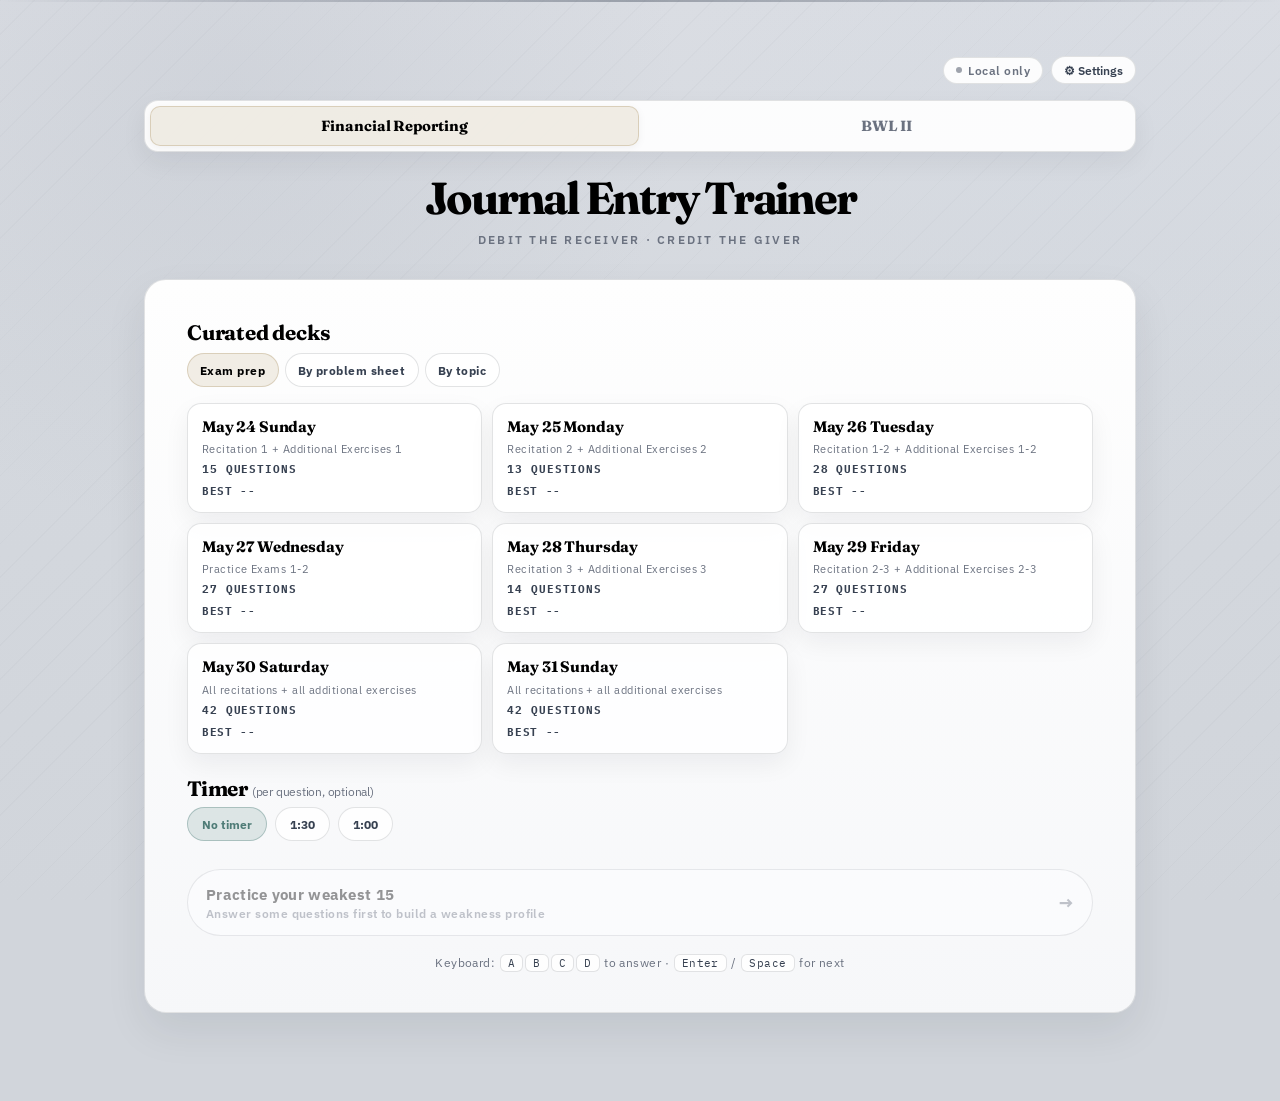
==== commit 1b6d29f8: "Improve ponies" ====
--- a/accounting.html
+++ b/accounting.html
@@ -4,7272 +4,29 @@
 <meta charset="UTF-8">
 <meta name="viewport" content="width=device-width, initial-scale=1.0">
 <title>Journal Entry Trainer — Accounting Quiz</title>
-<style>
-  @import url('https://fonts.googleapis.com/css2?family=Fraunces:opsz,wght@9..144,600;9..144,700;9..144,800&family=IBM+Plex+Mono:wght@400;500;700&family=IBM+Plex+Sans:wght@400;500;600;700;800&display=swap');
-  * { margin: 0; padding: 0; box-sizing: border-box; }
-
-  :root {
-    --dr: #4f7c77;          /* muted teal — debit */
-    --cr: #8c9f74;          /* sage — credit */
-    --dr-soft: rgba(79,124,119,0.16);
-    --cr-soft: rgba(140,159,116,0.20);
-    --dr-line: rgba(79,124,119,0.36);
-    --cr-line: rgba(140,159,116,0.42);
-    --gold: #c4b28f;
-    --gold-soft: rgba(196,178,143,0.22);
-    --gold-line: rgba(196,178,143,0.5);
-    --bad: #b96b5e;
-    --bad-soft: rgba(216,180,174,0.28);
-    --bad-line: rgba(185,107,94,0.4);
-    --ink: #111111;
-    --ink-strong: #000000;
-    --mute: #374151;
-    --faint: #6b7280;
-    --line: rgba(17,24,39,0.12);
-    --line-strong: rgba(17,24,39,0.22);
-    --panel: rgba(255,255,255,0.92);
-    --panel-alt: rgba(249,250,251,0.96);
-    --panel-soft: rgba(17,24,39,0.035);
-    --shadow-sm: 0 10px 26px rgba(15,23,42,0.06);
-    --shadow-md: 0 18px 42px rgba(15,23,42,0.08);
-    --font-sans: 'IBM Plex Sans','Segoe UI',sans-serif;
-    --font-serif: 'Fraunces','Iowan Old Style','Palatino Linotype',serif;
-    --font-mono: 'IBM Plex Mono','SFMono-Regular',monospace;
-  }
-
-  html { background: #d1d5db; }
-  body {
-    background: #d1d5db;
-    font-family: var(--font-sans);
-    color: var(--ink);
-    min-height: 100vh;
-    overflow-x: hidden;
-  }
-  body::before {
-    content: '';
-    position: fixed;
-    inset: 0;
-    z-index: 0;
-    background:
-      radial-gradient(circle at 18% 10%, rgba(156,163,175,0.15) 0%, transparent 34%),
-      radial-gradient(circle at 84% 14%, rgba(203,213,225,0.14) 0%, transparent 30%),
-      radial-gradient(circle at 50% 115%, rgba(148,163,184,0.12) 0%, transparent 34%),
-      repeating-linear-gradient(135deg, rgba(17,24,39,0.018) 0 1px, transparent 1px 24px),
-      linear-gradient(180deg, #dadde3 0%, #d4d8de 42%, #d1d5db 100%);
-    pointer-events: none;
-  }
-  body::after {
-    content: '';
-    position: fixed;
-    top: 0; left: 0; right: 0;
-    height: 2px;
-    z-index: 100;
-    background: linear-gradient(90deg, transparent 0%, rgba(107,114,128,0.5) 18%, rgba(55,65,81,0.7) 50%, rgba(107,114,128,0.5) 82%, transparent 100%);
-    opacity: 0.55;
-  }
-
-  @keyframes fadeIn { from { opacity: 0; transform: translateY(8px); } to { opacity: 1; transform: translateY(0); } }
-  @keyframes pageLift {
-    0% { opacity: 0; transform: translateY(10px); }
-    100% { opacity: 1; transform: translateY(0); }
-  }
-  @keyframes goldPulse {
-    0%, 100% { box-shadow: 0 0 0 0 rgba(196,178,143,0); }
-    50% { box-shadow: 0 0 12px 2px rgba(196,178,143,0.45); }
-  }
-  @keyframes shake {
-    0%,100% { transform: translateX(0); }
-    25%     { transform: translateX(-4px); }
-    75%     { transform: translateX(4px); }
-  }
-
-  .container {
-    position: relative;
-    z-index: 1;
-    width: 100%;
-    max-width: 1040px;
-    margin: 0 auto;
-    padding: 56px 24px 88px;
-    animation: pageLift 0.45s ease-out both;
-  }
-
-  /* ─── Start screen ───────────────────────────────────────── */
-  .hero { text-align: center; margin-bottom: 32px; animation: fadeIn 0.5s ease-out; }
-  .hero h1 {
-    font-family: var(--font-serif);
-    font-size: 2.8rem;
-    font-weight: 700;
-    letter-spacing: -0.05em;
-    line-height: 1;
-    color: var(--ink-strong);
-    margin-bottom: 10px;
-  }
-  .hero .sub {
-    color: var(--faint);
-    font-size: 0.78rem;
-    text-transform: uppercase;
-    letter-spacing: 0.18em;
-    font-weight: 600;
-  }
-
-  .start-card {
-    background: linear-gradient(180deg, rgba(255,255,255,0.97), rgba(247,248,250,0.97));
-    border: 1px solid var(--line);
-    border-radius: 22px;
-    padding: 40px 42px;
-    box-shadow: var(--shadow-md);
-    animation: fadeIn 0.6s ease-out;
-  }
-  .start-card h2 {
-    font-family: var(--font-serif);
-    font-size: 1.3rem;
-    font-weight: 700;
-    margin-bottom: 14px;
-    color: var(--ink-strong);
-    letter-spacing: -0.01em;
-  }
-  .rules {
-    display: grid;
-    grid-template-columns: repeat(2, minmax(0, 1fr));
-    gap: 12px;
-    margin-bottom: 28px;
-    font-size: 0.86rem;
-    line-height: 1.55;
-    color: var(--mute);
-  }
-  .rules .row {
-    display: flex;
-    align-items: flex-start;
-    gap: 12px;
-    padding: 12px 14px;
-    background: var(--panel-soft);
-    border: 1px solid var(--line);
-    border-radius: 14px;
-  }
-  .rules .pill {
-    flex-shrink: 0;
-    font-size: 0.65rem;
-    font-weight: 800;
-    padding: 3px 8px;
-    border-radius: 6px;
-    letter-spacing: 0.08em;
-    margin-top: 1px;
-    font-family: var(--font-mono);
-  }
-  .rules .pill.dr { background: var(--dr-soft); color: var(--dr); border: 1px solid var(--dr-line); }
-  .rules .pill.cr { background: var(--cr-soft); color: #5a6f49; border: 1px solid var(--cr-line); }
-
-  .category-filter {
-    display: flex;
-    flex-wrap: wrap;
-    gap: 8px;
-    margin-bottom: 28px;
-  }
-  .cat-chip {
-    font-family: inherit;
-    font-size: 0.78rem;
-    font-weight: 600;
-    padding: 8px 14px;
-    border-radius: 999px;
-    border: 1px solid var(--line);
-    background: var(--panel);
-    color: var(--mute);
-    cursor: pointer;
-    transition: all 0.15s ease;
-  }
-  .cat-chip:hover { border-color: var(--gold-line); color: var(--ink-strong); }
-  .cat-chip.active {
-    background: var(--gold-soft);
-    border-color: var(--gold-line);
-    color: var(--ink-strong);
-  }
-  .timer-control {
-    display: flex;
-    flex-wrap: wrap;
-    gap: 8px;
-    margin: -8px 0 28px;
-  }
-  .timer-chip {
-    font-family: inherit;
-    font-size: 0.78rem;
-    font-weight: 700;
-    padding: 8px 14px;
-    border-radius: 999px;
-    border: 1px solid var(--line);
-    background: var(--panel);
-    color: var(--mute);
-    cursor: pointer;
-    transition: all 0.15s ease;
-  }
-  .timer-chip:hover { border-color: var(--line-strong); color: var(--ink-strong); }
-  .timer-chip.active {
-    background: var(--dr-soft);
-    border-color: var(--dr-line);
-    color: var(--dr);
-  }
-
-  .btn {
-    font-family: inherit;
-    font-weight: 800;
-    font-size: 0.95rem;
-    padding: 14px 28px;
-    border-radius: 999px;
-    border: 1px solid var(--line-strong);
-    cursor: pointer;
-    transition: all 0.18s ease;
-    letter-spacing: 0.02em;
-    display: inline-flex;
-    align-items: center;
-    gap: 8px;
-  }
-  .btn-primary {
-    background: #d1d5db;
-    color: var(--ink-strong);
-    width: 100%;
-    justify-content: center;
-    box-shadow: 0 8px 24px rgba(15,23,42,0.08);
-  }
-  .btn-primary:hover {
-    transform: translateY(-1px);
-    box-shadow: 0 12px 28px rgba(15,23,42,0.12);
-    background: #c8ccd2;
-  }
-  .btn-ghost {
-    background: var(--panel-soft);
-    color: var(--ink);
-    border: 1px solid var(--line);
-  }
-  .btn-ghost:hover { background: var(--panel); border-color: var(--line-strong); }
-  .btn:disabled {
-    opacity: 0.5;
-    cursor: not-allowed;
-    transform: none;
-    box-shadow: none;
-  }
-
-  /* ─── Quiz screen ────────────────────────────────────────── */
-  .meta-row {
-    display: flex;
-    justify-content: space-between;
-    align-items: center;
-    margin-bottom: 14px;
-    font-size: 0.78rem;
-    color: var(--faint);
-    letter-spacing: 0.04em;
-    font-weight: 600;
-  }
-  .score-pill {
-    display: inline-flex;
-    align-items: center;
-    gap: 6px;
-    padding: 4px 12px;
-    border-radius: 999px;
-    background: var(--cr-soft);
-    border: 1px solid var(--cr-line);
-    color: #5a6f49;
-    font-weight: 700;
-  }
-  .streak-pill {
-    display: inline-flex;
-    align-items: center;
-    gap: 4px;
-    padding: 4px 12px;
-    border-radius: 999px;
-    background: var(--gold-soft);
-    border: 1px solid var(--gold-line);
-    color: #7a6c4e;
-    font-weight: 700;
-    margin-left: 8px;
-  }
-  .timer-pill {
-    display: inline-flex;
-    align-items: center;
-    gap: 4px;
-    padding: 4px 12px;
-    border-radius: 999px;
-    background: var(--panel-soft);
-    border: 1px solid var(--line);
-    color: var(--ink);
-    font-family: var(--font-mono);
-    font-weight: 800;
-    margin-right: 8px;
-    min-width: 58px;
-    justify-content: center;
-  }
-  .timer-pill.warning {
-    background: var(--gold-soft);
-    border-color: var(--gold-line);
-    color: #7a6c4e;
-  }
-  .timer-pill.danger {
-    background: var(--bad-soft);
-    border-color: var(--bad-line);
-    color: #7a3f37;
-  }
-
-  .progress-bar {
-    height: 4px;
-    background: rgba(17,24,39,0.08);
-    border-radius: 2px;
-    overflow: hidden;
-    margin-bottom: 22px;
-  }
-  .progress-fill {
-    height: 100%;
-    background: linear-gradient(90deg, var(--dr) 0%, var(--cr) 100%);
-    transition: width 0.35s ease;
-  }
-
-  .qcard {
-    background: linear-gradient(180deg, rgba(255,255,255,0.97), rgba(247,248,250,0.97));
-    border: 1px solid var(--line);
-    border-radius: 22px;
-    padding: 36px 42px;
-    box-shadow: var(--shadow-md);
-    animation: fadeIn 0.35s ease-out;
-  }
-  .cat-tag {
-    display: inline-block;
-    padding: 4px 12px;
-    background: var(--panel-soft);
-    border: 1px solid var(--line);
-    border-radius: 999px;
-    font-size: 0.65rem;
-    font-weight: 800;
-    letter-spacing: 0.16em;
-    color: var(--faint);
-    margin-bottom: 18px;
-    text-transform: uppercase;
-  }
-  .q-meta {
-    display: flex;
-    align-items: center;
-    flex-wrap: wrap;
-    gap: 8px;
-    margin-bottom: 18px;
-  }
-  .q-meta .cat-tag { margin-bottom: 0; }
-  .source-tag {
-    display: inline-flex;
-    align-items: center;
-    padding: 4px 10px;
-    border-radius: 999px;
-    border: 1px solid var(--gold-line);
-    background: var(--gold-soft);
-    color: #7a6c4e;
-    font-size: 0.65rem;
-    font-weight: 800;
-    letter-spacing: 0.12em;
-    text-transform: uppercase;
-  }
-  .source-tag.ai {
-    border-color: var(--dr-line);
-    background: var(--dr-soft);
-    color: var(--dr);
-  }
-  .source-tag.problemset {
-    border-color: var(--gold-line);
-    background: var(--gold-soft);
-    color: #7a6c4e;
-  }
-  .question-text {
-    font-family: var(--font-serif);
-    font-size: 1.25rem;
-    font-weight: 600;
-    line-height: 1.45;
-    letter-spacing: -0.01em;
-    margin-bottom: 24px;
-    color: var(--ink-strong);
-  }
-
-  .question-visual {
-    margin: -6px 0 24px;
-    padding: 16px;
-    border: 1px solid var(--line);
-    border-radius: 14px;
-    background: rgba(255,255,255,0.62);
-    overflow-x: auto;
-  }
-  .question-visual svg {
-    display: block;
-    width: 100%;
-    height: auto;
-    min-width: 420px;
-    font-family: var(--font-sans);
-  }
-  .visual-grid {
-    display: grid;
-    grid-template-columns: repeat(2, minmax(220px, 1fr));
-    gap: 12px;
-    min-width: 460px;
-  }
-  .visual-grid .wide {
-    grid-column: 1 / -1;
-    max-width: none;
-  }
-  .mini-rent {
-    border: 1px solid var(--line);
-    border-radius: 10px;
-    background: var(--panel);
-    padding: 10px;
-  }
-  .mini-title {
-    font-family: var(--font-serif);
-    font-size: 0.96rem;
-    font-weight: 800;
-    margin-bottom: 4px;
-    color: var(--ink-strong);
-  }
-  .value-table {
-    width: 100%;
-    border-collapse: collapse;
-    min-width: 520px;
-    font-size: 0.84rem;
-    background: var(--panel);
-  }
-  .value-table th,
-  .value-table td {
-    border: 1px solid var(--line-strong);
-    padding: 10px 12px;
-    text-align: center;
-    vertical-align: middle;
-  }
-  .value-table th {
-    background: var(--panel-soft);
-    color: var(--ink-strong);
-    font-weight: 800;
-  }
-  .value-table td:first-child,
-  .value-table th:first-child {
-    text-align: left;
-    font-weight: 800;
-  }
-  .statement-info-table {
-    min-width: 560px;
-  }
-  .statement-info-table td:nth-child(1),
-  .statement-info-table td:nth-child(3) {
-    text-align: left;
-    font-weight: 800;
-  }
-  .statement-info-table td:nth-child(2),
-  .statement-info-table td:nth-child(4) {
-    text-align: right;
-    font-variant-numeric: tabular-nums;
-    white-space: nowrap;
-  }
-
-  .options { display: flex; flex-direction: column; gap: 10px; }
-  .option {
-    display: flex;
-    align-items: center;
-    width: 100%;
-    padding: 14px 16px;
-    background: var(--panel-soft);
-    border: 1.5px solid var(--line);
-    border-radius: 14px;
-    color: var(--ink-strong);
-    font-family: inherit;
-    font-size: 0.92rem;
-    line-height: 1.5;
-    text-align: left;
-    cursor: pointer;
-    transition: all 0.15s ease;
-  }
-  .option:hover:not(:disabled) {
-    border-color: var(--gold-line);
-    background: var(--gold-soft);
-    transform: translateX(2px);
-  }
-  .option:disabled { cursor: default; }
-  .option.correct {
-    background: var(--cr-soft);
-    border-color: var(--cr-line);
-    color: #3f4f33;
-  }
-  .option.wrong {
-    background: var(--bad-soft);
-    border-color: var(--bad-line);
-    color: #7a3f37;
-    animation: shake 0.35s ease-out;
-  }
-  .option.dimmed { opacity: 0.45; }
-  .option-letter {
-    flex-shrink: 0;
-    width: 28px;
-    height: 28px;
-    line-height: 26px;
-    text-align: center;
-    border: 1px solid var(--line-strong);
-    border-radius: 50%;
-    margin-right: 14px;
-    font-weight: 800;
-    font-size: 0.74rem;
-    font-family: var(--font-mono);
-    color: var(--mute);
-    background: var(--panel);
-  }
-  .option.correct .option-letter { border-color: var(--cr-line); background: rgba(140,159,116,0.32); color: #3f4f33; }
-  .option.wrong .option-letter   { border-color: var(--bad-line); background: rgba(216,180,174,0.4); color: #7a3f37; }
-  .rent-options {
-    display: grid;
-    grid-template-columns: repeat(2, minmax(220px, 1fr));
-    gap: 12px;
-  }
-  .rent-option {
-    display: block;
-    padding: 0;
-    overflow: hidden;
-    background: var(--panel);
-  }
-  .rent-option .mini-rent {
-    border: 0;
-    border-radius: 12px;
-    background: transparent;
-    padding: 12px;
-  }
-  .rent-option svg {
-    display: block;
-    width: 100%;
-    height: auto;
-    min-width: 220px;
-    font-family: var(--font-sans);
-  }
-
-  /* ─── Feedback panel ─────────────────────────────────────── */
-  .feedback {
-    margin-top: 22px;
-    padding: 18px 20px;
-    border-radius: 14px;
-    background: var(--panel-soft);
-    border: 1px solid var(--line);
-    border-left: 3px solid var(--cr);
-    animation: fadeIn 0.35s ease-out;
-  }
-  .feedback.wrong { border-left-color: var(--bad); }
-  .feedback-title {
-    font-size: 0.85rem;
-    font-weight: 800;
-    margin-bottom: 8px;
-    letter-spacing: 0.04em;
-    text-transform: uppercase;
-  }
-  .feedback-title.ok   { color: #5a6f49; }
-  .feedback-title.bad  { color: #7a3f37; }
-  .feedback-body {
-    font-size: 0.88rem;
-    line-height: 1.6;
-    color: var(--mute);
-  }
-
-  /* T-account visualization */
-  .t-acct {
-    margin-top: 16px;
-    display: grid;
-    grid-template-columns: 1fr 1fr;
-    border: 1px solid var(--line);
-    border-radius: 12px;
-    overflow: hidden;
-    font-size: 0.82rem;
-    background: var(--panel);
-    font-family: var(--font-mono);
-  }
-  .t-head {
-    padding: 8px 12px;
-    font-weight: 800;
-    text-align: center;
-    letter-spacing: 0.16em;
-    font-size: 0.66rem;
-    background: var(--panel-soft);
-    text-transform: uppercase;
-    font-family: var(--font-sans);
-  }
-  .t-head.dr { color: var(--dr); border-right: 1px solid var(--line); }
-  .t-head.cr { color: #5a6f49; }
-  .t-cell {
-    padding: 10px 12px;
-    min-height: 42px;
-    display: flex;
-    justify-content: space-between;
-    gap: 12px;
-  }
-  .t-cell.dr { border-right: 1px solid var(--line); color: var(--ink-strong); }
-  .t-cell.cr { color: var(--ink-strong); }
-  .t-cell .amt { color: var(--faint); font-variant-numeric: tabular-nums; font-weight: 700; }
-
-  .next-btn-row {
-    margin-top: 20px;
-    display: flex;
-    justify-content: flex-end;
-    gap: 10px;
-  }
-  .next-btn {
-    background: var(--gold-soft);
-    color: var(--ink-strong);
-    font-weight: 800;
-    border: 1px solid var(--gold-line);
-    animation: goldPulse 2.6s ease-in-out infinite;
-  }
-  .next-btn:hover { background: rgba(196,178,143,0.36); }
-
-  /* ─── Results screen ─────────────────────────────────────── */
-  .results {
-    text-align: center;
-    padding: 8px 4px;
-    animation: fadeIn 0.5s ease-out;
-  }
-  .score-big {
-    font-family: var(--font-serif);
-    font-size: 4.8rem;
-    font-weight: 700;
-    line-height: 1;
-    letter-spacing: -0.05em;
-    color: var(--ink-strong);
-    margin-bottom: 10px;
-  }
-  .score-pct {
-    color: var(--faint);
-    font-size: 0.75rem;
-    margin-bottom: 8px;
-    letter-spacing: 0.16em;
-    text-transform: uppercase;
-    font-weight: 600;
-  }
-  .score-msg {
-    font-size: 1.05rem;
-    font-weight: 700;
-    color: var(--ink-strong);
-    margin-bottom: 28px;
-    font-family: var(--font-serif);
-  }
-  .review-title {
-    font-size: 0.7rem;
-    color: var(--faint);
-    letter-spacing: 0.18em;
-    text-align: left;
-    margin: 24px 0 12px;
-    text-transform: uppercase;
-    font-weight: 700;
-  }
-  .review-item {
-    text-align: left;
-    padding: 16px 18px;
-    background: var(--panel);
-    border: 1px solid var(--line);
-    border-left: 3px solid var(--bad);
-    border-radius: 14px;
-    margin-bottom: 10px;
-    font-size: 0.86rem;
-    line-height: 1.55;
-    box-shadow: var(--shadow-sm);
-  }
-  .review-item .q {
-    color: var(--ink-strong);
-    margin-bottom: 8px;
-    font-weight: 600;
-    font-family: var(--font-serif);
-    font-size: 0.95rem;
-  }
-  .review-item .yours { color: #7a3f37; font-size: 0.8rem; }
-  .review-item .correct-text { color: #5a6f49; font-size: 0.8rem; margin-top: 2px; font-weight: 600; }
-
-  .action-row { display: flex; flex-wrap: wrap; gap: 10px; margin-top: 28px; }
-  .action-row .btn { flex: 1 1 160px; justify-content: center; }
-  .action-row .btn-primary { width: auto; }
-
-  .kbd {
-    display: inline-block;
-    padding: 1px 7px;
-    font-size: 0.7rem;
-    border: 1px solid var(--line);
-    border-radius: 6px;
-    background: var(--panel);
-    color: var(--mute);
-    margin: 0 1px;
-    font-family: var(--font-mono);
-  }
-
-  /* ─── Top bar (sync + settings) ───────────────────────────── */
-  .topbar {
-    display: flex;
-    justify-content: flex-end;
-    align-items: center;
-    gap: 8px;
-    margin-bottom: 16px;
-  }
-  .sync-pill {
-    display: inline-flex;
-    align-items: center;
-    gap: 6px;
-    padding: 5px 12px;
-    border-radius: 999px;
-    background: var(--panel);
-    border: 1px solid var(--line);
-    color: var(--mute);
-    font-size: 0.72rem;
-    font-weight: 600;
-    letter-spacing: 0.04em;
-  }
-  .sync-pill.local   { color: var(--faint); }
-  .sync-pill.saving  { color: #7a6c4e; background: var(--gold-soft); border-color: var(--gold-line); }
-  .sync-pill.synced  { color: #5a6f49; background: var(--cr-soft); border-color: var(--cr-line); }
-  .sync-pill.error   { color: #7a3f37; background: var(--bad-soft); border-color: var(--bad-line); }
-  .sync-pill .dot {
-    width: 6px; height: 6px; border-radius: 50%;
-    background: currentColor; opacity: 0.65;
-  }
-  .gear-btn {
-    background: var(--panel);
-    border: 1px solid var(--line);
-    border-radius: 999px;
-    padding: 5px 12px;
-    cursor: pointer;
-    color: var(--mute);
-    font-family: inherit;
-    font-size: 0.78rem;
-    font-weight: 600;
-    transition: all 0.15s ease;
-  }
-  .gear-btn:hover { border-color: var(--line-strong); color: var(--ink-strong); }
-
-  /* ─── Curated decks ─────────────────────────────────────── */
-  .deck-grid {
-    display: grid;
-    grid-template-columns: repeat(3, minmax(0, 1fr));
-    gap: 10px;
-    margin-bottom: 22px;
-  }
-  .deck-card {
-    display: flex;
-    flex-direction: column;
-    gap: 6px;
-    padding: 14px 14px;
-    background: var(--panel);
-    border: 1px solid var(--line);
-    border-radius: 14px;
-    text-align: left;
-    cursor: pointer;
-    font-family: inherit;
-    color: var(--ink-strong);
-    transition: all 0.15s ease;
-    box-shadow: var(--shadow-sm);
-    position: relative;
-    overflow: hidden;
-  }
-  .deck-card::before {
-    content: "";
-    position: absolute;
-    inset: 0 auto 0 0;
-    width: var(--best-pct, 0%);
-    background: var(--best-fill, rgba(171, 148, 101, 0.14));
-    pointer-events: none;
-    transition: width 0.2s ease;
-  }
-  .deck-card:hover {
-    border-color: var(--gold-line);
-    background: var(--gold-soft);
-    transform: translateY(-1px);
-  }
-  .deck-card:disabled {
-    cursor: not-allowed;
-    opacity: 0.55;
-    transform: none;
-  }
-  .deck-card > span {
-    position: relative;
-    z-index: 1;
-  }
-  .deck-card .deck-label {
-    font-family: var(--font-serif);
-    font-size: 0.95rem;
-    font-weight: 700;
-    line-height: 1.2;
-    letter-spacing: -0.01em;
-  }
-  .deck-card .deck-sub {
-    font-size: 0.7rem;
-    color: var(--faint);
-    letter-spacing: 0.04em;
-  }
-  .deck-card .deck-count {
-    font-size: 0.7rem;
-    color: var(--mute);
-    font-weight: 700;
-    letter-spacing: 0.08em;
-    text-transform: uppercase;
-    font-family: var(--font-mono);
-  }
-  .deck-meta-row {
-    display: flex;
-    flex-wrap: wrap;
-    gap: 6px;
-    align-items: center;
-    margin-top: 2px;
-  }
-  .deck-best {
-    font-size: 0.7rem;
-    color: var(--mute);
-    font-weight: 800;
-    letter-spacing: 0.06em;
-    text-transform: uppercase;
-    font-family: var(--font-mono);
-  }
-  .result-badge {
-    font-size: 0.64rem;
-    font-weight: 900;
-    letter-spacing: 0.08em;
-    text-transform: uppercase;
-    padding: 3px 7px;
-    border-radius: 999px;
-    border: 1px solid var(--line);
-    background: var(--panel);
-    color: var(--mute);
-  }
-  .result-badge.bronze {
-    color: #805a2b;
-    border-color: #d9b17c;
-    background: #fff4e5;
-  }
-  .result-badge.silver {
-    color: #55606d;
-    border-color: #c7d0dc;
-    background: #f4f7fb;
-  }
-  .result-badge.gold {
-    color: #79601d;
-    border-color: #d7b94f;
-    background: #fff7c8;
-  }
-  .deck-mode-tabs {
-    display: flex;
-    flex-wrap: wrap;
-    gap: 6px;
-    margin: -6px 0 16px;
-  }
-  .deck-mode-tab {
-    font-family: inherit;
-    font-size: 0.78rem;
-    font-weight: 800;
-    letter-spacing: 0.04em;
-    padding: 8px 12px;
-    border-radius: 999px;
-    border: 1px solid var(--line);
-    background: var(--panel);
-    color: var(--mute);
-    cursor: pointer;
-    transition: all 0.15s ease;
-  }
-  .deck-mode-tab:hover {
-    border-color: var(--line-strong);
-    color: var(--ink-strong);
-  }
-  .deck-mode-tab.active {
-    background: var(--gold-soft);
-    border-color: var(--gold-line);
-    color: var(--ink-strong);
-  }
-  .bwl-selector {
-    display: grid;
-    gap: 14px;
-    margin-bottom: 28px;
-  }
-  .bwl-paper-toolbar {
-    display: flex;
-    justify-content: flex-end;
-  }
-  .bwl-all-papers {
-    font-family: inherit;
-    font-size: 0.72rem;
-    font-weight: 800;
-    letter-spacing: 0.06em;
-    text-transform: uppercase;
-    padding: 7px 11px;
-    border-radius: 999px;
-    border: 1px solid var(--line);
-    background: var(--panel);
-    color: var(--mute);
-    cursor: pointer;
-    transition: all 0.15s ease;
-  }
-  .bwl-all-papers.active,
-  .bwl-all-papers:hover {
-    background: var(--dr-soft);
-    border-color: var(--dr-line);
-    color: var(--dr);
-  }
-  .bwl-paper-grid {
-    display: grid;
-    grid-template-columns: repeat(2, minmax(0, 1fr));
-    gap: 10px;
-  }
-  .bwl-paper-card {
-    display: grid;
-    grid-template-columns: minmax(0, 1fr) auto;
-    gap: 12px;
-    align-items: center;
-    width: 100%;
-    padding: 14px;
-    background: var(--panel);
-    border: 1px solid var(--line);
-    border-radius: 14px;
-    text-align: left;
-    cursor: pointer;
-    font-family: inherit;
-    color: var(--ink-strong);
-    transition: all 0.15s ease;
-    box-shadow: var(--shadow-sm);
-  }
-  .bwl-paper-card:hover {
-    border-color: var(--gold-line);
-    transform: translateY(-1px);
-  }
-  .bwl-paper-card.active {
-    background: var(--gold-soft);
-    border-color: var(--gold-line);
-  }
-  .bwl-paper-title {
-    display: block;
-    font-family: var(--font-serif);
-    font-size: 0.98rem;
-    font-weight: 700;
-    line-height: 1.2;
-  }
-  .bwl-paper-sub {
-    display: block;
-    margin-top: 3px;
-    font-size: 0.7rem;
-    color: var(--faint);
-    letter-spacing: 0.04em;
-  }
-  .bwl-paper-count {
-    font-family: var(--font-mono);
-    font-size: 0.72rem;
-    font-weight: 800;
-    letter-spacing: 0.08em;
-    text-transform: uppercase;
-    color: var(--mute);
-    white-space: nowrap;
-  }
-  .bwl-category-filter {
-    display: grid;
-    gap: 8px;
-  }
-  .bwl-category-label {
-    font-size: 0.72rem;
-    color: var(--faint);
-    font-weight: 800;
-    letter-spacing: 0.08em;
-    text-transform: uppercase;
-  }
-  .bwl-category-row {
-    display: flex;
-    flex-wrap: wrap;
-    gap: 8px;
-  }
-  .bwl-category-chip {
-    font-family: inherit;
-    font-size: 0.76rem;
-    font-weight: 700;
-    padding: 8px 12px;
-    border-radius: 999px;
-    border: 1px solid var(--line);
-    background: var(--panel);
-    color: var(--mute);
-    cursor: pointer;
-    transition: all 0.15s ease;
-  }
-  .bwl-category-chip:hover:not(:disabled) {
-    border-color: var(--line-strong);
-    color: var(--ink-strong);
-  }
-  .bwl-category-chip.active {
-    background: var(--dr-soft);
-    border-color: var(--dr-line);
-    color: var(--dr);
-  }
-  .bwl-category-chip:disabled {
-    opacity: 0.45;
-    cursor: not-allowed;
-  }
-  @media (max-width: 900px) {
-    .rules { grid-template-columns: 1fr; }
-    .deck-grid { grid-template-columns: repeat(2, minmax(0, 1fr)); }
-    .bwl-paper-grid { grid-template-columns: 1fr; }
-  }
-  @media (max-width: 480px) {
-    .deck-grid { grid-template-columns: 1fr; }
-    .bwl-paper-card { grid-template-columns: 1fr; }
-    .bwl-paper-count { white-space: normal; }
-    .visual-grid { grid-template-columns: 1fr; min-width: 320px; }
-    .visual-grid .wide { max-width: none; }
-    .question-visual { padding: 12px; }
-    .question-visual svg { min-width: 320px; }
-  }
-
-  /* ─── Practice-weakest secondary action ─────────────────── */
-  .secondary-action-row {
-    display: flex;
-    flex-direction: column;
-    gap: 10px;
-    margin-top: 12px;
-  }
-  .btn-weak {
-    background: var(--panel);
-    color: var(--ink-strong);
-    border: 1px solid var(--line-strong);
-    width: 100%;
-    justify-content: space-between;
-    text-align: left;
-    padding: 14px 18px;
-  }
-  .btn-weak:hover {
-    background: var(--gold-soft);
-    border-color: var(--gold-line);
-  }
-  .btn-weak[disabled] {
-    opacity: 0.4;
-    cursor: not-allowed;
-  }
-  .btn-weak[disabled]:hover {
-    background: var(--panel);
-    border-color: var(--line-strong);
-  }
-  .btn-weak .meta {
-    font-size: 0.72rem;
-    color: var(--faint);
-    font-weight: 600;
-    letter-spacing: 0.04em;
-  }
-  .btn-weak .label {
-    display: flex;
-    flex-direction: column;
-    gap: 2px;
-    align-items: flex-start;
-  }
-  .btn-weak .arrow { color: var(--faint); font-size: 1.1rem; }
-
-  /* ─── Settings modal ──────────────────────────────────────── */
-  .modal-backdrop {
-    position: fixed;
-    inset: 0;
-    background: rgba(15,23,42,0.45);
-    backdrop-filter: blur(4px);
-    z-index: 200;
-    display: flex;
-    align-items: center;
-    justify-content: center;
-    padding: 20px;
-    animation: fadeIn 0.2s ease-out;
-  }
-  .modal {
-    width: 100%;
-    max-width: 460px;
-    background: linear-gradient(180deg, rgba(255,255,255,0.98), rgba(247,248,250,0.98));
-    border: 1px solid var(--line);
-    border-radius: 22px;
-    padding: 28px 26px;
-    box-shadow: var(--shadow-md);
-    animation: pageLift 0.3s ease-out;
-  }
-  .modal h2 {
-    font-family: var(--font-serif);
-    font-size: 1.4rem;
-    font-weight: 700;
-    margin-bottom: 6px;
-    color: var(--ink-strong);
-    letter-spacing: -0.01em;
-  }
-  .modal .modal-sub {
-    font-size: 0.8rem;
-    color: var(--faint);
-    margin-bottom: 22px;
-  }
-  .modal-section {
-    margin-bottom: 20px;
-    padding-bottom: 18px;
-    border-bottom: 1px solid var(--line);
-  }
-  .modal-section:last-child {
-    border-bottom: none;
-    margin-bottom: 0;
-    padding-bottom: 0;
-  }
-  .modal-label {
-    display: block;
-    font-size: 0.7rem;
-    font-weight: 700;
-    text-transform: uppercase;
-    letter-spacing: 0.14em;
-    color: var(--faint);
-    margin-bottom: 8px;
-  }
-  .modal-help {
-    font-size: 0.78rem;
-    line-height: 1.55;
-    color: var(--mute);
-    margin-bottom: 10px;
-  }
-  .modal-help a { color: var(--ink-strong); text-decoration: underline; }
-  .modal input[type="text"],
-  .modal input[type="password"] {
-    width: 100%;
-    padding: 11px 14px;
-    border-radius: 12px;
-    border: 1.5px solid var(--line);
-    background: var(--panel);
-    font-family: var(--font-mono);
-    font-size: 0.85rem;
-    color: var(--ink-strong);
-    outline: none;
-    transition: border-color 0.15s ease;
-  }
-  .modal input[type="text"]:focus,
-  .modal input[type="password"]:focus {
-    border-color: var(--line-strong);
-  }
-  .modal-row {
-    display: flex;
-    gap: 8px;
-    margin-top: 10px;
-    flex-wrap: wrap;
-  }
-  .modal-row .btn { flex: 1; padding: 11px 16px; font-size: 0.85rem; min-width: 110px; }
-  .modal-info {
-    font-size: 0.74rem;
-    color: var(--faint);
-    margin-top: 8px;
-    font-family: var(--font-mono);
-  }
-  .modal-info.error {
-    color: #7a3f37;
-    background: var(--bad-soft);
-    border: 1px solid var(--bad-line);
-    border-radius: 10px;
-    padding: 8px 10px;
-    font-family: var(--font-sans);
-    line-height: 1.45;
-  }
-  .modal-close-row {
-    display: flex;
-    justify-content: flex-end;
-    margin-top: 24px;
-  }
-  .danger-btn {
-    background: var(--bad-soft);
-    border: 1px solid var(--bad-line);
-    color: #7a3f37;
-  }
-  .danger-btn:hover { background: rgba(216,180,174,0.4); }
-
-  @media (max-width: 600px) {
-    .hero h1 { font-size: 2.2rem; }
-    .score-big { font-size: 3.6rem; }
-    .qcard, .start-card { padding: 24px 20px; border-radius: 18px; }
-    .container { padding: 32px 14px 60px; }
-    .deck-grid { grid-template-columns: 1fr; }
-    .question-text { font-size: 1.1rem; }
-    .modal { padding: 22px 18px; border-radius: 18px; }
-  }
-
-  /* ── Pony reward (correct-answer celebration) ─────────────────── */
-  @keyframes ponyPop {
-    0%   { opacity: 0; transform: translateY(-12px) scale(0.7) rotate(-4deg); }
-    55%  { opacity: 1; transform: translateY(0)    scale(1.06) rotate(2deg); }
-    100% { opacity: 1; transform: translateY(0)    scale(1)    rotate(0deg); }
-  }
-  @keyframes ponyFade {
-    0%   { opacity: 1; transform: scale(1) translateY(0); }
-    100% { opacity: 0; transform: scale(0.92) translateY(-8px); }
-  }
-  .pony-reward {
-    position: fixed;
-    top: 22px;
-    right: 22px;
-    width: 220px;
-    z-index: 9999;
-    border-radius: 16px;
-    overflow: hidden;
-    background: #fff;
-    border: 3px solid var(--gold-line);
-    box-shadow: 0 18px 42px rgba(15,23,42,0.18), 0 0 0 1px var(--gold-soft);
-    opacity: 0;
-    pointer-events: none;
-    transform-origin: top right;
-  }
-  .pony-reward.show   { animation: ponyPop 0.55s cubic-bezier(0.34, 1.56, 0.64, 1) forwards; pointer-events: auto; }
-  .pony-reward.hide   { animation: ponyFade 0.4s ease-out forwards; }
-  .pony-reward img {
-    display: block;
-    width: 100%;
-    height: 220px;
-    object-fit: contain;
-    padding: 10px;
-    background: linear-gradient(180deg, #fdf4ff 0%, #fef3c7 100%);
-  }
-  .pony-reward .pony-caption {
-    font-family: var(--font-serif);
-    font-weight: 700;
-    font-size: 0.95rem;
-    text-align: center;
-    padding: 8px 10px 10px;
-    color: var(--ink);
-    background: linear-gradient(180deg, rgba(255,255,255,0) 0%, var(--gold-soft) 100%);
-    letter-spacing: 0.01em;
-  }
-  .pony-reward .pony-close {
-    position: absolute;
-    top: 6px;
-    right: 6px;
-    width: 22px;
-    height: 22px;
-    border-radius: 50%;
-    border: none;
-    background: rgba(255,255,255,0.9);
-    color: var(--mute);
-    font-size: 14px;
-    line-height: 22px;
-    cursor: pointer;
-    padding: 0;
-    box-shadow: 0 2px 6px rgba(0,0,0,0.12);
-  }
-  .pony-reward .pony-close:hover { background: #fff; color: var(--ink); }
-  @media (max-width: 600px) {
-    .pony-reward { width: 160px; top: 14px; right: 14px; }
-    .pony-reward img { height: 160px; }
-  }
-
-  /* ─── Subject tabs (top) ─────────────────────────────────── */
-  .tab-bar {
-    display: flex;
-    gap: 4px;
-    background: var(--panel);
-    border: 1px solid var(--line);
-    border-radius: 14px;
-    padding: 5px;
-    margin-bottom: 24px;
-    box-shadow: var(--shadow-sm);
-  }
-  .tab {
-    flex: 1;
-    font-family: var(--font-serif);
-    font-size: 0.92rem;
-    font-weight: 700;
-    padding: 11px 14px;
-    border-radius: 10px;
-    border: none;
-    background: transparent;
-    color: var(--faint);
-    cursor: pointer;
-    transition: all 0.15s ease;
-    letter-spacing: -0.005em;
-    line-height: 1.1;
-  }
-  .tab:hover { color: var(--ink-strong); }
-  .tab.active {
-    background: var(--gold-soft);
-    color: var(--ink-strong);
-    border: 1px solid var(--gold-line);
-    box-shadow: 0 2px 8px rgba(15,23,42,0.05);
-  }
-</style>
+<link rel="stylesheet" href="css/styles.css">
 </head>
 <body>
 <div class="container" id="app"></div>
 
 <div id="ponyReward" class="pony-reward" aria-hidden="true" role="status">
   <img id="ponyImg" alt="A cute pony" />
-  <div class="pony-caption">✨ Cute pony!</div>
+  <div class="pony-caption">Cute pony!</div>
+  <div class="pony-profile" hidden></div>
   <button type="button" class="pony-close" id="ponyClose" aria-label="Dismiss">×</button>
 </div>
 
-<script>
-// ═══════════════════════════════════════════════════════════════════════════
-// CUTE CARTOON PONIES (correct-answer reward)
-// ═══════════════════════════════════════════════════════════════════════════
-// Hotlinked from OpenClipart (CC0 / public domain).
-const PONY_IMAGES = [
-  "https://openclipart.org/image/800px/2691",
-  "https://openclipart.org/image/800px/12486",
-  "https://openclipart.org/image/800px/26623",
-  "https://openclipart.org/image/800px/47143",
-  "https://openclipart.org/image/800px/102193",
-  "https://openclipart.org/image/800px/123925",
-  "https://openclipart.org/image/800px/158377",
-  "https://openclipart.org/image/800px/164515",
-  "https://openclipart.org/image/800px/170851",
-  "https://openclipart.org/image/800px/178853",
-  "https://openclipart.org/image/800px/184659",
-  "https://openclipart.org/image/800px/190760",
-  "https://openclipart.org/image/800px/194257",
-  "https://openclipart.org/image/800px/202751",
-  "https://openclipart.org/image/800px/202752",
-  "https://openclipart.org/image/800px/202753",
-  "https://openclipart.org/image/800px/202754",
-  "https://openclipart.org/image/800px/228778",
-  "https://openclipart.org/image/800px/234301",
-  "https://openclipart.org/image/800px/236761",
-  "https://openclipart.org/image/800px/243007",
-  "https://openclipart.org/image/800px/258730",
-  "https://openclipart.org/image/800px/258977",
-  "https://openclipart.org/image/800px/258978",
-  "https://openclipart.org/image/800px/263230",
-  "https://openclipart.org/image/800px/269381",
-  "https://openclipart.org/image/800px/271365",
-  "https://openclipart.org/image/800px/274644",
-  "https://openclipart.org/image/800px/279295",
-  "https://openclipart.org/image/800px/283208",
-  "https://openclipart.org/image/800px/283725",
-  "https://openclipart.org/image/800px/285951",
-  "https://openclipart.org/image/800px/286701",
-  "https://openclipart.org/image/800px/288005",
-  "https://openclipart.org/image/800px/292765",
-  "https://openclipart.org/image/800px/292891",
-  "https://openclipart.org/image/800px/293841",
-  "https://openclipart.org/image/800px/300553",
-  "https://openclipart.org/image/800px/308229",
-  "https://openclipart.org/image/800px/314475",
-  "https://openclipart.org/image/800px/331869",
-  "https://openclipart.org/image/800px/332016",
-  "https://openclipart.org/image/800px/337956",
-  "https://openclipart.org/image/800px/337978",
-  "https://openclipart.org/image/800px/340455",
-  "https://openclipart.org/image/800px/340460"
-];
-
-const ponyState = { recent: [], hideTimer: null };
-
-let audioCtx = null;
-
-function getAudioCtx() {
-  const AudioContext = window.AudioContext || window.webkitAudioContext;
-  if (!AudioContext) return null;
-  if (!audioCtx) audioCtx = new AudioContext();
-  if (audioCtx.state === "suspended") audioCtx.resume().catch(() => {});
-  return audioCtx;
-}
-
-function playTone(freq, start, duration, opts = {}) {
-  const ctx = getAudioCtx();
-  if (!ctx) return;
-  const osc = ctx.createOscillator();
-  const gain = ctx.createGain();
-  const filter = ctx.createBiquadFilter();
-  osc.type = opts.type || "sine";
-  osc.frequency.setValueAtTime(freq, start);
-  if (opts.toFreq) osc.frequency.exponentialRampToValueAtTime(opts.toFreq, start + duration);
-  filter.type = opts.filterType || "lowpass";
-  filter.frequency.setValueAtTime(opts.filterFreq || 6000, start);
-  gain.gain.setValueAtTime(0.0001, start);
-  gain.gain.exponentialRampToValueAtTime(opts.gain || 0.08, start + 0.015);
-  gain.gain.exponentialRampToValueAtTime(0.0001, start + duration);
-  osc.connect(filter);
-  filter.connect(gain);
-  gain.connect(ctx.destination);
-  osc.start(start);
-  osc.stop(start + duration + 0.03);
-}
-
-function playClockTick() {
-  const ctx = getAudioCtx();
-  if (!ctx) return;
-  const t = ctx.currentTime;
-  playTone(1150, t, 0.045, { type: "square", gain: 0.035, filterFreq: 3500 });
-  playTone(2300, t + 0.012, 0.025, { type: "triangle", gain: 0.018, filterFreq: 5000 });
-}
-
-function playHappyPonySound() {
-  const ctx = getAudioCtx();
-  if (!ctx) return;
-  const t = ctx.currentTime;
-  [523.25, 659.25, 783.99, 1046.5].forEach((freq, i) => {
-    playTone(freq, t + i * 0.075, 0.16, { type: "triangle", gain: 0.06, filterFreq: 7000 });
-  });
-  playTone(1318.51, t + 0.32, 0.24, { type: "sine", gain: 0.045, filterFreq: 8000 });
-}
-
-function playSadViolinSound() {
-  const ctx = getAudioCtx();
-  if (!ctx) return;
-  const t = ctx.currentTime;
-  [
-    [440, 415.3],
-    [392, 369.99],
-    [349.23, 329.63],
-    [293.66, 277.18],
-  ].forEach(([from, to], i) => {
-    playTone(from, t + i * 0.18, 0.34, { type: "sawtooth", toFreq: to, gain: 0.045, filterFreq: 1200 });
-  });
-}
-
-function showPonyReward() {
-  const el = document.getElementById("ponyReward");
-  const img = document.getElementById("ponyImg");
-  if (!el || !img || !PONY_IMAGES.length) return;
-
-  // Pick a random pony, avoiding the most recent few
-  const avoidCount = Math.min(8, PONY_IMAGES.length - 1);
-  let url;
-  do {
-    url = PONY_IMAGES[Math.floor(Math.random() * PONY_IMAGES.length)];
-  } while (ponyState.recent.includes(url));
-  ponyState.recent.push(url);
-  if (ponyState.recent.length > avoidCount) ponyState.recent.shift();
-
-  img.src = url;
-  el.classList.remove("hide");
-  // Force reflow to restart animation if already showing
-  void el.offsetWidth;
-  el.classList.add("show");
-  el.setAttribute("aria-hidden", "false");
-
-  clearTimeout(ponyState.hideTimer);
-  ponyState.hideTimer = setTimeout(hidePonyReward, 2800);
-}
-
-function hidePonyReward() {
-  const el = document.getElementById("ponyReward");
-  if (!el) return;
-  clearTimeout(ponyState.hideTimer);
-  el.classList.remove("show");
-  el.classList.add("hide");
-  el.setAttribute("aria-hidden", "true");
-}
-
-document.addEventListener("DOMContentLoaded", () => {
-  const closeBtn = document.getElementById("ponyClose");
-  if (closeBtn) closeBtn.addEventListener("click", hidePonyReward);
-});
-
-// ═══════════════════════════════════════════════════════════════════════════
-// QUESTION BANK
-// ═══════════════════════════════════════════════════════════════════════════
-// Each question has:
-//   category, optional source set, prompt, options[], correct (index into options),
-//   explanation (why), entry ({ debits:[[acct,amt]], credits:[[acct,amt]] })
-//
-const QUESTIONS = [
-  // ── Revenue ──────────────────────────────────────────────────────────
-  {
-    category: "Revenue",
-    set: "R1",
-    prompt: "A journal entry to record the sale of inventory on account will include a:",
-    options: [
-      "Debit to Inventory",
-      "Debit to Accounts Receivable",
-      "Debit to Sales Revenue",
-      "Credit to Cost of Goods Sold"
-    ],
-    correct: 1,
-    explanation: "When inventory is sold on account the customer owes us money. Accounts Receivable (an asset) increases with a debit; Sales Revenue is credited. A separate entry debits COGS and credits Inventory.",
-    entry: { debits: [["Accounts Receivable", ""]], credits: [["Sales Revenue", ""]] }
-  },
-  {
-    category: "Revenue",
-    prompt: "A company sells merchandise for 2,000 cash. The journal entry to record the sale (ignoring COGS) is:",
-    options: [
-      "Debit Cash 2,000; Credit Sales Revenue 2,000",
-      "Debit Sales Revenue 2,000; Credit Cash 2,000",
-      "Debit Accounts Receivable 2,000; Credit Sales Revenue 2,000",
-      "Debit Cash 2,000; Credit Accounts Receivable 2,000"
-    ],
-    correct: 0,
-    explanation: "Cash (asset) increases → debit. Sales Revenue (equity) is earned → credit.",
-    entry: { debits: [["Cash", "2,000"]], credits: [["Sales Revenue", "2,000"]] }
-  },
-  {
-    category: "Revenue",
-    prompt: "To accompany the sale of merchandise (perpetual inventory system), the cost side of the entry is:",
-    options: [
-      "Debit Inventory; Credit Cost of Goods Sold",
-      "Debit Cost of Goods Sold; Credit Inventory",
-      "Debit Cost of Goods Sold; Credit Sales Revenue",
-      "Debit Inventory; Credit Sales Revenue"
-    ],
-    correct: 1,
-    explanation: "Under the perpetual system, each sale triggers a second entry: COGS (expense) increases with a debit, Inventory (asset) decreases with a credit.",
-    entry: { debits: [["Cost of Goods Sold", ""]], credits: [["Inventory", ""]] }
-  },
-  {
-    category: "Revenue",
-    prompt: "A consulting firm performs services for a client and bills them 5,000, payable in 30 days. The entry is:",
-    options: [
-      "Debit Cash 5,000; Credit Service Revenue 5,000",
-      "Debit Service Revenue 5,000; Credit Accounts Receivable 5,000",
-      "Debit Accounts Receivable 5,000; Credit Service Revenue 5,000",
-      "Debit Accounts Receivable 5,000; Credit Cash 5,000"
-    ],
-    correct: 2,
-    explanation: "Revenue is earned (credit Service Revenue) and the client owes us (debit Accounts Receivable). No cash has moved yet.",
-    entry: { debits: [["Accounts Receivable", "5,000"]], credits: [["Service Revenue", "5,000"]] }
-  },
-  {
-    category: "Revenue",
-    prompt: "A credit customer returns defective merchandise that had been sold for 800. The entry to record the return (ignore COGS side) is:",
-    options: [
-      "Debit Cash 800; Credit Sales Returns & Allowances 800",
-      "Debit Sales Returns & Allowances 800; Credit Accounts Receivable 800",
-      "Debit Accounts Receivable 800; Credit Sales Returns & Allowances 800",
-      "Debit Sales Revenue 800; Credit Cash 800"
-    ],
-    correct: 1,
-    explanation: "Sales Returns & Allowances (a contra-revenue) is debited to reduce revenue; Accounts Receivable is credited because the customer no longer owes us.",
-    entry: { debits: [["Sales Returns & Allowances", "800"]], credits: [["Accounts Receivable", "800"]] }
-  },
-
-  // ── Inventory / Purchasing ───────────────────────────────────────────
-  {
-    category: "Inventory",
-    prompt: "A retailer purchases 10,000 of inventory on account. The entry is:",
-    options: [
-      "Debit Accounts Payable 10,000; Credit Inventory 10,000",
-      "Debit Inventory 10,000; Credit Cash 10,000",
-      "Debit Inventory 10,000; Credit Accounts Payable 10,000",
-      "Debit Purchases 10,000; Credit Cash 10,000"
-    ],
-    correct: 2,
-    explanation: "Inventory (asset) increases → debit. Accounts Payable (liability) increases because we owe the supplier → credit.",
-    entry: { debits: [["Inventory", "10,000"]], credits: [["Accounts Payable", "10,000"]] }
-  },
-  {
-    category: "Inventory",
-    prompt: "A company purchases 3,500 of inventory and pays cash immediately. The entry is:",
-    options: [
-      "Debit Inventory 3,500; Credit Accounts Payable 3,500",
-      "Debit Inventory 3,500; Credit Cash 3,500",
-      "Debit Cash 3,500; Credit Inventory 3,500",
-      "Debit COGS 3,500; Credit Cash 3,500"
-    ],
-    correct: 1,
-    explanation: "Inventory (asset) increases → debit. Cash (asset) decreases → credit. COGS is only recorded when the inventory is sold.",
-    entry: { debits: [["Inventory", "3,500"]], credits: [["Cash", "3,500"]] }
-  },
-  {
-    category: "Inventory",
-    prompt: "A business returns defective inventory previously purchased on account for 600. The entry is:",
-    options: [
-      "Debit Inventory 600; Credit Accounts Payable 600",
-      "Debit Cash 600; Credit Inventory 600",
-      "Debit Accounts Payable 600; Credit Inventory 600",
-      "Debit Purchases Returns 600; Credit Cash 600"
-    ],
-    correct: 2,
-    explanation: "We owe the supplier less (AP decreases → debit) and we no longer have this inventory (asset decreases → credit).",
-    entry: { debits: [["Accounts Payable", "600"]], credits: [["Inventory", "600"]] }
-  },
-
-  // ── Receivables / Payables ───────────────────────────────────────────
-  {
-    category: "Receivables",
-    prompt: "A customer pays the 5,000 they previously owed on account. The entry on receipt is:",
-    options: [
-      "Debit Cash 5,000; Credit Sales Revenue 5,000",
-      "Debit Accounts Receivable 5,000; Credit Cash 5,000",
-      "Debit Cash 5,000; Credit Accounts Receivable 5,000",
-      "Debit Sales Revenue 5,000; Credit Accounts Receivable 5,000"
-    ],
-    correct: 2,
-    explanation: "Cash (asset) increases → debit. Accounts Receivable decreases because the customer no longer owes → credit. No new revenue is recorded — it was already recognized on the sale.",
-    entry: { debits: [["Cash", "5,000"]], credits: [["Accounts Receivable", "5,000"]] }
-  },
-  {
-    category: "Payables",
-    prompt: "A company pays 4,200 to settle a supplier invoice previously recorded in accounts payable. The entry is:",
-    options: [
-      "Debit Cash 4,200; Credit Accounts Payable 4,200",
-      "Debit Accounts Payable 4,200; Credit Cash 4,200",
-      "Debit Inventory 4,200; Credit Cash 4,200",
-      "Debit Accounts Payable 4,200; Credit Purchases 4,200"
-    ],
-    correct: 1,
-    explanation: "Accounts Payable (liability) decreases → debit. Cash (asset) decreases → credit.",
-    entry: { debits: [["Accounts Payable", "4,200"]], credits: [["Cash", "4,200"]] }
-  },
-  // ── Expenses ─────────────────────────────────────────────────────────
-  {
-    category: "Expenses",
-    prompt: "A firm pays 900 cash for the monthly electricity bill. The entry is:",
-    options: [
-      "Debit Cash 900; Credit Utilities Expense 900",
-      "Debit Utilities Expense 900; Credit Cash 900",
-      "Debit Utilities Expense 900; Credit Accounts Payable 900",
-      "Debit Accounts Payable 900; Credit Cash 900"
-    ],
-    correct: 1,
-    explanation: "Utilities Expense (equity — expense) increases → debit. Cash decreases → credit.",
-    entry: { debits: [["Utilities Expense", "900"]], credits: [["Cash", "900"]] }
-  },
-  {
-    category: "Expenses",
-    prompt: "A company receives an electricity bill of 900 that will be paid next month. The entry TODAY is:",
-    options: [
-      "No entry until the bill is paid",
-      "Debit Utilities Expense 900; Credit Cash 900",
-      "Debit Utilities Expense 900; Credit Accounts Payable 900",
-      "Debit Accounts Payable 900; Credit Utilities Expense 900"
-    ],
-    correct: 2,
-    explanation: "Accrual basis: the expense is recognized when incurred, not when paid. Utilities Expense is debited, and Accounts Payable (liability) is credited because we owe the utility.",
-    entry: { debits: [["Utilities Expense", "900"]], credits: [["Accounts Payable", "900"]] }
-  },
-  {
-    category: "Expenses",
-    prompt: "A company pays its employees 8,000 for work already performed this period. The entry is:",
-    options: [
-      "Debit Salaries Expense 8,000; Credit Cash 8,000",
-      "Debit Cash 8,000; Credit Salaries Expense 8,000",
-      "Debit Salaries Payable 8,000; Credit Salaries Expense 8,000",
-      "Debit Salaries Expense 8,000; Credit Salaries Payable 8,000"
-    ],
-    correct: 0,
-    explanation: "Salaries Expense (expense) increases → debit. Cash (asset) decreases → credit.",
-    entry: { debits: [["Salaries Expense", "8,000"]], credits: [["Cash", "8,000"]] }
-  },
-
-  // ── Assets (fixed, prepaid) ──────────────────────────────────────────
-  {
-    category: "Assets",
-    prompt: "A company purchases equipment for 15,000 cash. The entry is:",
-    options: [
-      "Debit Equipment 15,000; Credit Cash 15,000",
-      "Debit Equipment Expense 15,000; Credit Cash 15,000",
-      "Debit Cash 15,000; Credit Equipment 15,000",
-      "Debit Equipment 15,000; Credit Notes Payable 15,000"
-    ],
-    correct: 0,
-    explanation: "Equipment is a long-lived asset → debit. Cash decreases → credit. Equipment is capitalized, not expensed.",
-    entry: { debits: [["Equipment", "15,000"]], credits: [["Cash", "15,000"]] }
-  },
-  {
-    category: "Assets",
-    prompt: "A company purchases a delivery truck for 30,000, paying 5,000 cash and signing a note for the balance. The entry is:",
-    options: [
-      "Debit Truck 30,000; Credit Cash 30,000",
-      "Debit Truck 30,000; Credit Notes Payable 30,000",
-      "Debit Truck 30,000; Credit Cash 5,000 and Credit Notes Payable 25,000",
-      "Debit Cash 5,000 and Debit Notes Payable 25,000; Credit Truck 30,000"
-    ],
-    correct: 2,
-    explanation: "Truck (asset) is debited for the full 30,000. Cash drops by 5,000 (credit) and Notes Payable rises by 25,000 (credit). Debits = Credits = 30,000.",
-    entry: { debits: [["Truck", "30,000"]], credits: [["Cash", "5,000"], ["Notes Payable", "25,000"]] }
-  },
-  {
-    category: "Assets",
-    prompt: "A company pays 6,000 for a one-year insurance policy and records the full amount as an asset. The entry is:",
-    options: [
-      "Debit Insurance Expense 6,000; Credit Cash 6,000",
-      "Debit Prepaid Insurance 6,000; Credit Cash 6,000",
-      "Debit Cash 6,000; Credit Prepaid Insurance 6,000",
-      "Debit Prepaid Insurance 6,000; Credit Insurance Expense 6,000"
-    ],
-    correct: 1,
-    explanation: "The benefit extends beyond the current period, so it is recorded as an asset: Prepaid Insurance (debit). Cash decreases (credit). Insurance Expense will be recognized as time passes.",
-    entry: { debits: [["Prepaid Insurance", "6,000"]], credits: [["Cash", "6,000"]] }
-  },
-
-  // ── Liabilities / Equity ─────────────────────────────────────────────
-  {
-    category: "Liabilities",
-    prompt: "A company borrows 50,000 from a bank, signing a promissory note. The entry is:",
-    options: [
-      "Debit Notes Payable 50,000; Credit Cash 50,000",
-      "Debit Cash 50,000; Credit Accounts Payable 50,000",
-      "Debit Cash 50,000; Credit Notes Payable 50,000",
-      "Debit Cash 50,000; Credit Interest Payable 50,000"
-    ],
-    correct: 2,
-    explanation: "Cash (asset) increases → debit. Notes Payable (liability) increases → credit. Interest is recorded separately as it accrues.",
-    entry: { debits: [["Cash", "50,000"]], credits: [["Notes Payable", "50,000"]] }
-  },
-  {
-    category: "Equity",
-    prompt: "A corporation declares and pays a cash dividend of 3,000 on the same day. The entry on payment is:",
-    options: [
-      "Debit Retained Earnings 3,000; Credit Dividend Revenue 3,000",
-      "Debit Dividends (or Retained Earnings) 3,000; Credit Cash 3,000",
-      "Debit Cash 3,000; Credit Dividends Payable 3,000",
-      "Debit Dividend Expense 3,000; Credit Cash 3,000"
-    ],
-    correct: 1,
-    explanation: "Dividends reduce equity (debit Dividends or Retained Earnings directly). Cash decreases → credit. Dividends are NOT an expense — they are a distribution to owners.",
-    entry: { debits: [["Dividends", "3,000"]], credits: [["Cash", "3,000"]] }
-  },
-  {
-    category: "Equity",
-    prompt: "An owner invests 20,000 cash to start a business (sole proprietorship). The entry is:",
-    options: [
-      "Debit Owner's Capital 20,000; Credit Cash 20,000",
-      "Debit Cash 20,000; Credit Sales Revenue 20,000",
-      "Debit Cash 20,000; Credit Owner's Capital 20,000",
-      "Debit Cash 20,000; Credit Notes Payable 20,000"
-    ],
-    correct: 2,
-    explanation: "Cash increases (debit). Owner's Capital increases to reflect the investment (credit). It is equity, not revenue or liability.",
-    entry: { debits: [["Cash", "20,000"]], credits: [["Owner's Capital", "20,000"]] }
-  },
-
-  // ── Adjusting Entries ────────────────────────────────────────────────
-  {
-    category: "Adjusting",
-    prompt: "Zurich AG paid cash of 12,000 CHF on June 1, 2019 for one year's rent in advance, and recorded the transaction with a debit to Prepaid Rent. On December 31, 2019, they should prepare the following adjusting entry:",
-    options: [
-      "Debit Prepaid Rent and credit Rent Expense, 5,000 CHF",
-      "Debit Prepaid Rent and credit Rent Expense, 7,000 CHF",
-      "Debit Rent Expense and credit Prepaid Rent, 7,000 CHF",
-      "Debit Prepaid Rent and credit Cash, 5,000 CHF"
-    ],
-    correct: 2,
-    explanation: "From June 1 to December 31 is 7 months. Monthly rent = 12,000 / 12 = 1,000. Expired portion = 7 × 1,000 = 7,000 CHF. Rent Expense (expense) increases → debit; Prepaid Rent (asset) decreases → credit.",
-    entry: { debits: [["Rent Expense", "7,000"]], credits: [["Prepaid Rent", "7,000"]] }
-  },
-  {
-    category: "Adjusting",
-    prompt: "On March 1 a company paid 2,400 for a 12-month insurance policy (recorded as Prepaid Insurance). The adjusting entry on December 31 is:",
-    options: [
-      "Debit Insurance Expense 200; Credit Prepaid Insurance 200",
-      "Debit Insurance Expense 2,000; Credit Prepaid Insurance 2,000",
-      "Debit Prepaid Insurance 2,000; Credit Insurance Expense 2,000",
-      "Debit Insurance Expense 2,400; Credit Cash 2,400"
-    ],
-    correct: 1,
-    explanation: "From March 1 to December 31 = 10 months. Monthly cost = 2,400 / 12 = 200. Expired = 10 × 200 = 2,000. Insurance Expense (debit) and Prepaid Insurance (credit).",
-    entry: { debits: [["Insurance Expense", "2,000"]], credits: [["Prepaid Insurance", "2,000"]] }
-  },
-  {
-    category: "Adjusting",
-    prompt: "Supplies had a beginning balance of 800. During the year, 3,000 of supplies were purchased and debited to Supplies. A year-end count shows 500 on hand. The adjusting entry is:",
-    options: [
-      "Debit Supplies Expense 3,300; Credit Supplies 3,300",
-      "Debit Supplies 500; Credit Supplies Expense 500",
-      "Debit Supplies Expense 500; Credit Supplies 500",
-      "Debit Supplies Expense 3,000; Credit Supplies 3,000"
-    ],
-    correct: 0,
-    explanation: "Supplies used = Beginning + Purchases − Ending = 800 + 3,000 − 500 = 3,300. Supplies Expense is debited, Supplies (asset) is credited to bring it down to 500.",
-    entry: { debits: [["Supplies Expense", "3,300"]], credits: [["Supplies", "3,300"]] }
-  },
-  {
-    category: "Adjusting",
-    prompt: "Equipment costing 40,000 has annual depreciation of 4,000. The year-end adjusting entry is:",
-    options: [
-      "Debit Depreciation Expense 4,000; Credit Equipment 4,000",
-      "Debit Equipment 4,000; Credit Accumulated Depreciation 4,000",
-      "Debit Depreciation Expense 4,000; Credit Accumulated Depreciation 4,000",
-      "Debit Accumulated Depreciation 4,000; Credit Depreciation Expense 4,000"
-    ],
-    correct: 2,
-    explanation: "Depreciation Expense (expense) is debited; Accumulated Depreciation (contra-asset) is credited. Equipment itself is never directly reduced — that is the purpose of the contra account.",
-    entry: { debits: [["Depreciation Expense", "4,000"]], credits: [["Accumulated Depreciation", "4,000"]] }
-  },
-  {
-    category: "Adjusting",
-    prompt: "Employees earned 2,500 of wages in the last week of December but will be paid in January. The December 31 adjusting entry is:",
-    options: [
-      "Debit Wages Expense 2,500; Credit Cash 2,500",
-      "Debit Wages Expense 2,500; Credit Wages Payable 2,500",
-      "Debit Wages Payable 2,500; Credit Wages Expense 2,500",
-      "No entry until wages are paid"
-    ],
-    correct: 1,
-    explanation: "Accrual principle: expense is recognized when incurred. Wages Expense (debit) increases, Wages Payable (liability, credit) is created to reflect what is owed.",
-    entry: { debits: [["Wages Expense", "2,500"]], credits: [["Wages Payable", "2,500"]] }
-  },
-  {
-    category: "Adjusting",
-    prompt: "A company signed a 60,000, 6%, 1-year note payable on October 1. The December 31 adjusting entry for accrued interest is:",
-    options: [
-      "Debit Interest Expense 3,600; Credit Cash 3,600",
-      "Debit Interest Expense 900; Credit Interest Payable 900",
-      "Debit Interest Payable 900; Credit Interest Expense 900",
-      "Debit Interest Expense 3,600; Credit Interest Payable 3,600"
-    ],
-    correct: 1,
-    explanation: "Annual interest = 60,000 × 6% = 3,600. For 3 months (Oct–Dec): 3,600 × 3/12 = 900. Debit Interest Expense, credit Interest Payable (liability — we owe but haven't paid).",
-    entry: { debits: [["Interest Expense", "900"]], credits: [["Interest Payable", "900"]] }
-  },
-  {
-    category: "Adjusting",
-    prompt: "A 10,000 note receivable earning 8% annual interest was received on November 1. The December 31 adjusting entry for earned-but-unreceived interest is:",
-    options: [
-      "Debit Cash 133; Credit Interest Revenue 133",
-      "Debit Interest Revenue 133; Credit Interest Receivable 133",
-      "Debit Interest Receivable 133; Credit Interest Revenue 133",
-      "Debit Interest Receivable 800; Credit Interest Revenue 800"
-    ],
-    correct: 2,
-    explanation: "Annual interest = 10,000 × 8% = 800. For 2 months (Nov–Dec): 800 × 2/12 = 133. Interest Receivable (asset, debit) is created; Interest Revenue (credit) is earned.",
-    entry: { debits: [["Interest Receivable", "133"]], credits: [["Interest Revenue", "133"]] }
-  },
-  {
-    category: "Unearned",
-    prompt: "A magazine publisher receives 1,200 cash in advance for a 12-month subscription on October 1 (recorded initially as Unearned Revenue). The December 31 adjusting entry is:",
-    options: [
-      "Debit Cash 300; Credit Subscription Revenue 300",
-      "Debit Unearned Revenue 900; Credit Subscription Revenue 900",
-      "Debit Unearned Revenue 300; Credit Subscription Revenue 300",
-      "Debit Subscription Revenue 300; Credit Unearned Revenue 300"
-    ],
-    correct: 2,
-    explanation: "3 months have been earned (Oct–Dec): 1,200 × 3/12 = 300. Unearned Revenue (liability) decreases (debit); Subscription Revenue is recognized (credit).",
-    entry: { debits: [["Unearned Revenue", "300"]], credits: [["Subscription Revenue", "300"]] }
-  },
-  {
-    category: "Unearned",
-    prompt: "A company receives 5,000 cash from a customer for services to be performed next quarter. The entry at receipt is:",
-    options: [
-      "Debit Cash 5,000; Credit Service Revenue 5,000",
-      "Debit Cash 5,000; Credit Unearned Revenue 5,000",
-      "Debit Unearned Revenue 5,000; Credit Cash 5,000",
-      "Debit Accounts Receivable 5,000; Credit Service Revenue 5,000"
-    ],
-    correct: 1,
-    explanation: "Cash increases (debit). We have NOT yet earned it — we owe the customer a service — so Unearned Revenue (liability, credit).",
-    entry: { debits: [["Cash", "5,000"]], credits: [["Unearned Revenue", "5,000"]] }
-  },
-  // ── Closing Entries ──────────────────────────────────────────────────
-  {
-    category: "Closing",
-    prompt: "At year-end, Sales Revenue has a credit balance of 90,000. The closing entry to close Sales Revenue is:",
-    options: [
-      "Debit Income Summary 90,000; Credit Sales Revenue 90,000",
-      "Debit Sales Revenue 90,000; Credit Retained Earnings 90,000",
-      "Debit Sales Revenue 90,000; Credit Income Summary 90,000",
-      "Debit Sales Revenue 90,000; Credit Cash 90,000"
-    ],
-    correct: 2,
-    explanation: "Revenue accounts have credit balances. To close them we debit them to bring them to zero, crediting Income Summary to collect the period's totals.",
-    entry: { debits: [["Sales Revenue", "90,000"]], credits: [["Income Summary", "90,000"]] }
-  },
-  {
-    category: "Closing",
-    prompt: "Total expenses for the year are 62,000. The closing entry to close expense accounts is:",
-    options: [
-      "Debit Expenses 62,000; Credit Income Summary 62,000",
-      "Debit Income Summary 62,000; Credit Expenses 62,000",
-      "Debit Retained Earnings 62,000; Credit Expenses 62,000",
-      "Debit Income Summary 62,000; Credit Cash 62,000"
-    ],
-    correct: 1,
-    explanation: "Expense accounts have debit balances. To close them, credit each expense account (bringing it to zero) and debit Income Summary.",
-    entry: { debits: [["Income Summary", "62,000"]], credits: [["Expenses (each account)", "62,000"]] }
-  },
-
-  // ── Miscellaneous ────────────────────────────────────────────────────
-  {
-    category: "Payables",
-    prompt: "A company pays off a 60,000 note along with 900 of accrued interest (recorded earlier as Interest Payable) and no new interest. The entry on payment is:",
-    options: [
-      "Debit Cash 60,900; Credit Notes Payable 60,900",
-      "Debit Notes Payable 60,000; Debit Interest Expense 900; Credit Cash 60,900",
-      "Debit Notes Payable 60,000; Debit Interest Payable 900; Credit Cash 60,900",
-      "Debit Notes Payable 60,900; Credit Interest Payable 900; Credit Cash 60,000"
-    ],
-    correct: 2,
-    explanation: "Both liabilities are extinguished (debit Notes Payable 60,000 and Interest Payable 900), and cash decreases by the total paid (credit 60,900). Interest was already expensed in the adjusting entry.",
-    entry: { debits: [["Notes Payable", "60,000"], ["Interest Payable", "900"]], credits: [["Cash", "60,900"]] }
-  },
-
-  // ── Additional Exercises 1.a (course handout) ─────────────────────────
-  {
-    category: "Equity",
-    set: "AE1",
-    prompt: "Matterhorn AG has 400,000 ordinary shares (10 CHF par) and 80,000 cumulative preference shares (5 CHF par, 12% interest rate). No dividends were paid in 2020 or 2021. In 2022, the Board approves a total dividend of CHF 100,000. The preference shareholders will receive:",
-    options: [
-      "0 CHF",
-      "100,000 CHF",
-      "48,000 CHF",
-      "4,000 CHF"
-    ],
-    correct: 1,
-    explanation: "Yearly preferred dividend = 80,000 × 5 × 12% = 48,000 CHF. Because the shares are cumulative, dividends in arrears for 2020 and 2021 (2 × 48,000 = 96,000) plus 2022 (48,000) = 144,000 must be paid to preference holders before any goes to ordinary shareholders. With only 100,000 available, the entire amount goes to preference shareholders."
-  },
-  {
-    category: "Adjusting",
-    set: "AE1",
-    prompt: "Fleissig AG hired a new employee on September 1, 2022 with a yearly salary of CHF 120,000, payable in cash on September 1, 2023. No transactions have been recorded yet. The adjusting entry to Wages Payable on December 31, 2022 is:",
-    options: [
-      "Credit Wages Payable, CHF 40,000",
-      "Debit Wages Payable, CHF 40,000",
-      "Credit Wages Payable, CHF 120,000",
-      "Debit Wages Payable, CHF 10,000"
-    ],
-    correct: 0,
-    explanation: "Four months of salary (Sep–Dec) have been earned but not yet paid: 120,000 × 4/12 = 40,000. Wages Expense is debited and Wages Payable (a liability) is credited.",
-    entry: { debits: [["Wages Expense", "40,000"]], credits: [["Wages Payable", "40,000"]] }
-  },
-  {
-    category: "Adjusting",
-    set: "AE1",
-    prompt: "Chur AG paid $12,000 on April 1, 2022 for advertising that will run for the next six months. What is the adjusting entry to Prepaid Expense and Advertising Expense on May 31, 2022?",
-    options: [
-      "Credit Prepaid Expense $4,000; Debit Advertising Expense $4,000",
-      "Debit Prepaid Expense $4,000; Credit Advertising Expense $4,000",
-      "Debit Prepaid Expense $12,000; Credit Advertising Expense $12,000",
-      "Debit Prepaid Expense $2,000; Credit Advertising Expense $2,000"
-    ],
-    correct: 0,
-    explanation: "12,000 over 6 months = 2,000/month. By May 31, two months (April + May) have passed → 4,000 has been consumed. Debit Advertising Expense 4,000; Credit Prepaid Expense 4,000.",
-    entry: { debits: [["Advertising Expense", "4,000"]], credits: [["Prepaid Expense", "4,000"]] }
-  },
-  {
-    category: "Adjusting",
-    set: "AE1",
-    prompt: "Davos AG paid CHF 24,000 on August 1, 2021 for a two-year cable-car maintenance contract. What will the adjusting entry to Prepaid Maintenance recorded on December 31, 2021 look like?",
-    options: [
-      "Debit: CHF 6,000",
-      "Credit: CHF 5,000",
-      "Debit: CHF 1,000",
-      "Credit: CHF 6,000"
-    ],
-    correct: 1,
-    explanation: "24,000 spread over 24 months = 1,000/month. From August 1 to December 31 is 5 months → 5,000 has been consumed. Debit Maintenance Expense 5,000; Credit Prepaid Maintenance 5,000.",
-    entry: { debits: [["Maintenance Expense", "5,000"]], credits: [["Prepaid Maintenance", "5,000"]] }
-  },
-  {
-    category: "Fundamentals",
-    set: "AE1",
-    prompt: "Which of the following statements is true according to the accounting equation?",
-    options: [
-      "Assets − Equity = Liabilities",
-      "Assets + Liabilities = Equity",
-      "Equity = Liabilities − Dividends",
-      "Assets = Liabilities − Equity − Retained Earnings + Dividends"
-    ],
-    correct: 0,
-    explanation: "The fundamental accounting equation is Assets = Liabilities + Equity. Rearranging gives Assets − Equity = Liabilities, so option (a) is the only valid restatement."
-  },
-  {
-    category: "Fundamentals",
-    set: "AE1",
-    prompt: "Malagny SA presents the following information at the end of the year 2022. Calculate the net income, total equity and total assets.",
-    visual: "ae1-malagny-statement-table",
-    options: [
-      "NI 9,000 · Equity 13,000 · Assets 23,000",
-      "NI 9,000 · Equity 14,000 · Assets 22,000",
-      "NI 8,000 · Equity 12,000 · Assets 23,000",
-      "NI 10,000 · Equity 13,000 · Assets 24,000"
-    ],
-    correct: 0,
-    explanation: "Net income = Revenues − Expenses = 21,000 − 12,000 = 9,000. Ending Equity = Common Stock + Beg. RE + Net Income − Dividends = 2,000 + 3,000 + 9,000 − 1,000 = 13,000. Total Assets = Inventories + Cash + AR + Buildings + Machines = 1,000 + 13,000 + 3,000 + 4,000 + 2,000 = 23,000. Check: Liabilities (9,000 + 1,000) + Equity (13,000) = 23,000 ✓"
-  },
-  {
-    category: "Fundamentals",
-    set: "AE1",
-    prompt: "Debits…",
-    options: [
-      "increase equity and liabilities.",
-      "decrease liabilities and revenues.",
-      "increase assets and increase liabilities.",
-      "decrease expenses and increase revenues."
-    ],
-    correct: 1,
-    explanation: "Debits increase assets, expenses, and dividends; they decrease liabilities, equity, and revenues. Of the options, only (b) is correct."
-  },
-
-  // ── Practice variants (similar to Additional Exercises 1.a) ───────────
-  {
-    category: "Equity",
-    set: "AE1-AI",
-    prompt: "Alpenblick AG has 200,000 ordinary shares (10 CHF par) and 60,000 cumulative preference shares (5 CHF par, 8% interest rate). No dividends were paid in 2021. In 2022, the Board approves a total dividend of CHF 80,000. The preference shareholders will receive:",
-    options: [
-      "24,000 CHF",
-      "48,000 CHF",
-      "80,000 CHF",
-      "0 CHF"
-    ],
-    correct: 1,
-    explanation: "Yearly preferred dividend = 60,000 × 5 × 8% = 24,000. Cumulative arrears for 2021 (24,000) plus 2022 (24,000) = 48,000 go to preference holders before ordinary shareholders. The remaining 32,000 goes to ordinary."
-  },
-  {
-    category: "Equity",
-    set: "AE1-AI",
-    prompt: "Helvetia SA has 100,000 ordinary shares and 40,000 cumulative preference shares (10 CHF par, 6% interest). No dividend was paid in 2020, 2021, or 2022. In 2023 the Board declares a total dividend of CHF 30,000. The ordinary shareholders will receive:",
-    options: [
-      "0 CHF",
-      "6,000 CHF",
-      "24,000 CHF",
-      "30,000 CHF"
-    ],
-    correct: 0,
-    explanation: "Yearly preferred dividend = 40,000 × 10 × 6% = 24,000. Cumulative arrears (3 × 24,000 = 72,000) far exceed the 30,000 declared, so the entire amount goes to preference shareholders. Ordinary shareholders receive 0."
-  },
-  {
-    category: "Adjusting",
-    set: "AE1-AI",
-    prompt: "Solide GmbH hired a consultant on May 1, 2022 with a yearly salary of CHF 96,000, payable in cash on May 1, 2023. No transactions have been recorded yet. The adjusting entry to Wages Payable on December 31, 2022 is:",
-    options: [
-      "Credit Wages Payable, CHF 64,000",
-      "Credit Wages Payable, CHF 96,000",
-      "Debit Wages Payable, CHF 64,000",
-      "Credit Wages Payable, CHF 32,000"
-    ],
-    correct: 0,
-    explanation: "Eight months have accrued (May–Dec): 96,000 × 8/12 = 64,000. Debit Wages Expense 64,000; Credit Wages Payable 64,000.",
-    entry: { debits: [["Wages Expense", "64,000"]], credits: [["Wages Payable", "64,000"]] }
-  },
-  {
-    category: "Adjusting",
-    set: "AE1-AI",
-    prompt: "Lugano SA paid $18,000 on March 1, 2022 for a 12-month insurance policy. The adjusting entry recorded on June 30, 2022 is:",
-    options: [
-      "Debit Insurance Expense $6,000; Credit Prepaid Insurance $6,000",
-      "Debit Prepaid Insurance $6,000; Credit Insurance Expense $6,000",
-      "Debit Insurance Expense $1,500; Credit Prepaid Insurance $1,500",
-      "Debit Insurance Expense $18,000; Credit Cash $18,000"
-    ],
-    correct: 0,
-    explanation: "18,000 over 12 months = 1,500/month. By June 30, four months (Mar–Jun) have elapsed → 6,000 has been consumed.",
-    entry: { debits: [["Insurance Expense", "6,000"]], credits: [["Prepaid Insurance", "6,000"]] }
-  },
-  {
-    category: "Adjusting",
-    set: "AE1-AI",
-    prompt: "Genève SA paid CHF 36,000 on October 1, 2022 for a three-year service contract. The adjusting entry to Prepaid Service on December 31, 2022 is:",
-    options: [
-      "Credit Prepaid Service CHF 3,000",
-      "Debit Prepaid Service CHF 3,000",
-      "Credit Prepaid Service CHF 9,000",
-      "Credit Prepaid Service CHF 12,000"
-    ],
-    correct: 0,
-    explanation: "36,000 over 36 months = 1,000/month. Three months (Oct–Dec) have elapsed → 3,000 consumed. Debit Service Expense 3,000; Credit Prepaid Service 3,000.",
-    entry: { debits: [["Service Expense", "3,000"]], credits: [["Prepaid Service", "3,000"]] }
-  },
-  {
-    category: "Fundamentals",
-    set: "AE1-AI",
-    prompt: "Which of the following correctly restates the accounting equation?",
-    options: [
-      "Liabilities = Assets + Equity",
-      "Equity = Assets − Liabilities",
-      "Assets = Equity − Liabilities",
-      "Equity + Liabilities = Assets − Dividends"
-    ],
-    correct: 1,
-    explanation: "Assets = Liabilities + Equity rearranges to Equity = Assets − Liabilities. Option (b) is the only valid form."
-  },
-  {
-    category: "Fundamentals",
-    set: "AE1-AI",
-    prompt: "Sion SA presents the following information at the end of the year 2023. Calculate the net income, total equity and total assets.",
-    visual: "ae1-ai-sion-statement-table",
-    options: [
-      "NI 7,000 · Equity 12,000 · Assets 20,000",
-      "NI 6,000 · Equity 11,000 · Assets 19,000",
-      "NI 7,000 · Equity 13,000 · Assets 21,000",
-      "NI 8,000 · Equity 12,000 · Assets 21,000"
-    ],
-    correct: 0,
-    explanation: "Net income = 18,000 − 11,000 = 7,000. Ending Equity = 4,000 + 2,000 + 7,000 − 1,000 = 12,000. Total Assets = 8,000 + 4,000 + 2,000 + 6,000 = 20,000. Check: Liabilities (8,000) + Equity (12,000) = 20,000 ✓"
-  },
-  {
-    category: "Fundamentals",
-    set: "AE1-AI",
-    prompt: "Credits…",
-    options: [
-      "decrease assets and decrease expenses.",
-      "increase assets and decrease liabilities.",
-      "decrease equity and increase expenses.",
-      "increase expenses and decrease revenues."
-    ],
-    correct: 0,
-    explanation: "Credits decrease assets, expenses, and dividends; they increase liabilities, equity, and revenues. Option (a) correctly captures both: credits decrease assets and decrease expenses."
-  },
-  {
-    category: "Fundamentals",
-    set: "AE1-AI",
-    prompt: "Which of the following pairs both increase with a debit?",
-    options: [
-      "Assets and Liabilities",
-      "Expenses and Revenues",
-      "Assets and Expenses",
-      "Liabilities and Equity"
-    ],
-    correct: 2,
-    explanation: "Assets and expenses (and dividends) both have debit balances and increase with debits. Liabilities, equity, and revenues increase with credits."
-  },
-
-  // ── Additional Exercises (Standards, Equity & Treasury) ───────────────
-  {
-    category: "Standards",
-    set: "R1",
-    prompt: "In Switzerland, a company whose shares are traded on the Domestic Standard of SIX:",
-    options: [
-      "can only follow Swiss GAAP FER.",
-      "can only follow IFRS or US GAAP.",
-      "can follow Swiss GAAP FER, IFRS, the Banking Act standard, or US GAAP.",
-      "can follow any foreign accounting standard of its choice."
-    ],
-    correct: 2,
-    explanation: "The SIX Domestic Standard accepts the broadest range of frameworks: Swiss GAAP FER, IFRS, US GAAP, and (for banks) the Banking Act standard. The International Reporting Standard, by contrast, requires IFRS or US GAAP only."
-  },
-  {
-    category: "Adjusting",
-    set: "R1",
-    prompt: "Zurich AG paid 12,000 CHF cash on June 1, 2019 for one year's rent in advance and recorded the transaction with a debit to Prepaid Rent. On December 31, 2019, the adjusting entry is:",
-    options: [
-      "Debit Prepaid Rent and credit Rent Expense, 5,000 CHF",
-      "Debit Prepaid Rent and credit Rent Expense, 7,000 CHF",
-      "Debit Rent Expense and credit Prepaid Rent, 7,000 CHF",
-      "Debit Prepaid Rent and credit Cash, 5,000 CHF"
-    ],
-    correct: 2,
-    explanation: "12,000 / 12 months = 1,000 / month. From June 1 to December 31 = 7 months consumed → 7,000 expensed. Debit Rent Expense 7,000; Credit Prepaid Rent 7,000.",
-    entry: { debits: [["Rent Expense", "7,000"]], credits: [["Prepaid Rent", "7,000"]] }
-  },
-  {
-    category: "Equity",
-    set: "R1",
-    prompt: "The pre-emptive right of an ordinary shareholder is the right to:",
-    options: [
-      "share proportionately in corporate assets upon liquidation.",
-      "share proportionately in any new issues of stock of the same class.",
-      "receive cash dividends before they are distributed to preference shareholders.",
-      "exclude preference shareholders from voting rights."
-    ],
-    correct: 1,
-    explanation: "The pre-emptive right protects an existing ordinary shareholder against dilution by giving them the right to subscribe — proportionally to their current holding — to any new issue of shares of the same class."
-  },
-  {
-    category: "Equity",
-    set: "R1",
-    prompt: "In January 2020, Genève SA, a newly formed company, issued 10,000 ordinary shares (10 CHF par) for 15 CHF per share. On July 1, 2020, Genève SA reacquired 1,000 of its outstanding shares for 12 CHF per share. The acquisition of these treasury shares:",
-    options: [
-      "decreased total shareholders' equity.",
-      "increased total shareholders' equity.",
-      "did not change total shareholders' equity.",
-      "decreased the number of issued shares."
-    ],
-    correct: 0,
-    explanation: "Treasury share buybacks reduce total equity by the cash paid out (1,000 × 12 = 12,000 CHF). The shares remain issued — they are simply no longer outstanding — and only the 'treasury shares' contra-equity account changes."
-  },
-  {
-    category: "Equity",
-    set: "R1",
-    prompt: "Basel AG was organized on January 1, 2020 with 1,200,000 authorized ordinary shares (par value 6 CHF). 2020 transactions: Jan 5 — issued 675,000 shares @ 10 CHF; July 28 — purchased 90,000 shares as treasury @ 11 CHF; Dec 31 — sold all 90,000 treasury shares @ 18 CHF. What is Basel AG's total Share Premium as of December 31, 2020?",
-    options: [
-      "0",
-      "2,070,000",
-      "2,700,000",
-      "3,330,000"
-    ],
-    correct: 3,
-    explanation: "Premium on issuance = 675,000 × (10 − 6) = 2,700,000. Treasury resale: cost 90,000 × 11 = 990,000; proceeds 90,000 × 18 = 1,620,000 → 630,000 above cost flows to Share Premium. Total = 2,700,000 + 630,000 = 3,330,000."
-  },
-  {
-    category: "Equity",
-    set: "R1",
-    prompt: "Lausanne SA has 100,000 ordinary shares (5 CHF par) and 30,000 cumulative preference shares (10 CHF par, 8% interest rate). No dividends were paid in 2018 or 2019. In 2020 the Board of Directors approves a total dividend of 150,000 CHF. How much will the ordinary shareholders receive?",
-    options: [
-      "0 CHF",
-      "78,000 CHF",
-      "102,000 CHF",
-      "126,000 CHF"
-    ],
-    correct: 1,
-    explanation: "Annual preferred dividend = 30,000 × 10 × 8% = 24,000. Cumulative arrears (2018 + 2019) = 48,000; current (2020) = 24,000 → preferred receives 72,000 first. Ordinary shareholders take the remainder: 150,000 − 72,000 = 78,000."
-  },
-  {
-    category: "Equity",
-    set: "R1",
-    prompt: "Solothurn AG has 80,000 ordinary shares (5 CHF par) and 40,000 cumulative preference shares (10 CHF par, 6% interest rate). No dividend was paid in 2019. In 2020 the Board of Directors approves 63,000 CHF as dividend. How much will the preference shareholders receive?",
-    options: [
-      "21,000 CHF",
-      "24,000 CHF",
-      "48,000 CHF",
-      "63,000 CHF"
-    ],
-    correct: 2,
-    explanation: "Annual preferred dividend = 40,000 × 10 × 6% = 24,000. Cumulative arrears (2019) + current (2020) = 48,000 must be paid to preferred first. The remaining 15,000 goes to ordinary shareholders."
-  },
-
-  // ── Practice variants ─────────────────────────────────────────────────
-  {
-    category: "Standards",
-    set: "R1-AI",
-    prompt: "A Swiss company whose shares are traded on the International Reporting Standard of SIX must apply:",
-    options: [
-      "Swiss GAAP FER only.",
-      "IFRS only.",
-      "IFRS or US GAAP.",
-      "any internationally recognized framework."
-    ],
-    correct: 2,
-    explanation: "The SIX International Reporting Standard restricts financial reporting to either IFRS or US GAAP — both globally recognized frameworks suitable for international investors."
-  },
-  {
-    category: "Adjusting",
-    set: "R1-AI",
-    prompt: "Bern SA paid 18,000 CHF on April 1, 2022 for one year's office rent in advance, recorded as Prepaid Rent. The adjusting entry on December 31, 2022 is:",
-    options: [
-      "Debit Rent Expense and credit Prepaid Rent, 13,500 CHF",
-      "Debit Prepaid Rent and credit Rent Expense, 13,500 CHF",
-      "Debit Rent Expense and credit Prepaid Rent, 4,500 CHF",
-      "Debit Rent Expense and credit Cash, 13,500 CHF"
-    ],
-    correct: 0,
-    explanation: "18,000 / 12 = 1,500 / month. From April 1 to December 31 = 9 months consumed → 13,500 expensed. Debit Rent Expense 13,500; Credit Prepaid Rent 13,500.",
-    entry: { debits: [["Rent Expense", "13,500"]], credits: [["Prepaid Rent", "13,500"]] }
-  },
-  {
-    category: "Equity",
-    set: "R1-AI",
-    prompt: "Which of the following BEST describes a cumulative preference share?",
-    options: [
-      "It receives a fixed dividend each year before ordinary shareholders, with any unpaid amounts carried forward to future years.",
-      "It can be converted into ordinary shares at the holder's option.",
-      "It carries voting rights identical to those of ordinary shares.",
-      "It receives both a fixed dividend and a share of residual profits."
-    ],
-    correct: 0,
-    explanation: "Cumulative preference shares accumulate unpaid (skipped) dividends as 'arrears' — the company must pay all arrears plus the current year's preferred dividend before any dividend can be paid to ordinary shareholders."
-  },
-  {
-    category: "Equity",
-    set: "R1-AI",
-    prompt: "Aarau AG had 50,000 ordinary shares (10 CHF par) outstanding, originally issued at 14 CHF. In November 2022, it reacquired 5,000 shares for 16 CHF per share to hold as treasury shares. The treasury-share acquisition:",
-    options: [
-      "increased total shareholders' equity by 80,000 CHF.",
-      "decreased total shareholders' equity by 80,000 CHF.",
-      "did not change total shareholders' equity.",
-      "decreased the number of authorized shares."
-    ],
-    correct: 1,
-    explanation: "5,000 × 16 = 80,000 CHF of cash leaves the company; the offsetting Treasury Shares account is a contra-equity account, so total shareholders' equity falls by 80,000. Authorized and issued share counts are unaffected — only outstanding shares decrease."
-  },
-  {
-    category: "Equity",
-    set: "R1-AI",
-    prompt: "Lugano AG was newly organized on January 1, 2021 with 1,000,000 authorized ordinary shares (par 5 CHF). 2021 transactions: Feb 1 — issued 400,000 shares @ 8 CHF; Aug 15 — bought back 50,000 shares as treasury @ 9 CHF; Nov 30 — resold all 50,000 treasury shares @ 12 CHF. What is the total Share Premium at year-end?",
-    options: [
-      "0",
-      "1,200,000",
-      "1,350,000",
-      "1,500,000"
-    ],
-    correct: 2,
-    explanation: "Premium on issuance = 400,000 × (8 − 5) = 1,200,000. Treasury resale gain = 50,000 × (12 − 9) = 150,000 added to Share Premium. Total = 1,350,000."
-  },
-  {
-    category: "Equity",
-    set: "R1-AI",
-    prompt: "Winterthur AG has 80,000 ordinary shares (10 CHF par) and 20,000 cumulative preference shares (5 CHF par, 10% interest rate). No dividend was paid in 2020. In 2021 the Board approves a total dividend of 50,000 CHF. The ordinary shareholders will receive:",
-    options: [
-      "0 CHF",
-      "30,000 CHF",
-      "40,000 CHF",
-      "50,000 CHF"
-    ],
-    correct: 1,
-    explanation: "Annual preferred = 20,000 × 5 × 10% = 10,000. Cumulative arrears (2020) + current (2021) = 20,000 to preferred. Ordinary receive 50,000 − 20,000 = 30,000."
-  },
-  {
-    category: "Equity",
-    set: "R1-AI",
-    prompt: "Schaffhausen AG has 60,000 ordinary shares (5 CHF par) and 25,000 cumulative preference shares (10 CHF par, 8% interest rate). No dividend was paid in 2018 or 2019. In 2020 the Board approves 30,000 CHF. How much do the preference shareholders receive?",
-    options: [
-      "20,000 CHF",
-      "30,000 CHF",
-      "40,000 CHF",
-      "60,000 CHF"
-    ],
-    correct: 1,
-    explanation: "Annual preferred = 25,000 × 10 × 8% = 20,000. Cumulative arrears (2018, 2019) + current (2020) = 60,000 owed, but only 30,000 is available — all of it goes to preference shareholders, leaving 0 for ordinary."
-  },
-
-  // ════════════════════════════════════════════════════════════════════════
-  // BWL II — Probeprüfung Frühjahrssemester 2017 (Universität Zürich)
-  // ════════════════════════════════════════════════════════════════════════
-
-  // ── Teil 1: Strategisches Management ──────────────────────────────────
-  // Recitation 2 (investments and consolidations)
-  {
-    category: "Investments",
-    set: "R2",
-    prompt: "Lugano SA declares and distributes a cash dividend that is a result of current earnings. How will the investor's receipt of those dividends affect the investment account under each method? Fair Value Method / Equity Method",
-    options: [
-      "No Effect / Decrease",
-      "Increase / Decrease",
-      "No Effect / No Effect",
-      "Decrease / No Effect"
-    ],
-    correct: 0,
-    explanation: "Under the fair value method, dividends from current earnings are recorded as dividend revenue, so the investment account is not changed. Under the equity method, dividends are treated as a return of investment and reduce the Investment account."
-  },
-  {
-    category: "Investments",
-    set: "R2",
-    prompt: "Using the Zurich/Basel investment data in the table, what should the balance of Zurich's Investment in Basel account be at December 31, 2022?",
-    visual: "r2-zurich-basel-table",
-    options: [
-      "820,000 CHF",
-      "660,000 CHF",
-      "564,000 CHF",
-      "500,000 CHF"
-    ],
-    correct: 2,
-    explanation: "Zurich owns 40% (20,000 / 50,000). Equity-method carrying amount = 500,000 + 40% x 800,000 income - 40% x 640,000 dividends = 500,000 + 320,000 - 256,000 = 564,000 CHF."
-  },
-  {
-    category: "Investments",
-    set: "R2",
-    prompt: "Using the Zurich/Basel investment data in the table, how much investment revenue should Zurich report for 2022?",
-    visual: "r2-zurich-basel-table",
-    options: [
-      "320,000 CHF",
-      "256,000 CHF",
-      "64,000 CHF",
-      "0 CHF"
-    ],
-    correct: 0,
-    explanation: "Under the equity method, investment revenue is the investor's share of investee income: 40% x 800,000 = 320,000 CHF. The dividends reduce the investment account; they are not revenue under the equity method."
-  },
-  {
-    category: "Consolidation",
-    set: "R2",
-    prompt: "In an acquisition where 100% control is acquired, how would the land accounts of the parent and the land accounts of the subsidiary be reported on consolidated financial statements? Parent / Subsidiary",
-    options: [
-      "Book Value / Book Value",
-      "Book Value / Fair Value",
-      "Fair Value / Fair Value",
-      "Fair Value / Book Value"
-    ],
-    correct: 1,
-    explanation: "The parent's own assets remain at the parent's book values. The acquired subsidiary's identifiable assets and liabilities are brought into consolidation at acquisition-date fair value."
-  },
-  {
-    category: "Consolidation",
-    set: "R2",
-    prompt: "Using the Botkins/Volkerson business-combination data in the table, and assuming Volkerson maintains a separate corporate existence, at what amount did Botkins record the investment in Volkerson?",
-    visual: "r2-botkins-volkerson-table",
-    options: [
-      "$56,000",
-      "$182,000",
-      "$209,000",
-      "$312,000"
-    ],
-    correct: 1,
-    explanation: "The investment is recorded at the fair value of the consideration transferred: 56,000 shares x $3.25 = $182,000."
-  },
-  {
-    category: "Consolidation",
-    set: "R2",
-    prompt: "Using the Botkins/Volkerson business-combination data in the table, what is the value of consolidated Common Stock immediately after the acquisition?",
-    visual: "r2-botkins-volkerson-table",
-    options: [
-      "$330,000",
-      "$402,000",
-      "$274,000",
-      "$276,000"
-    ],
-    correct: 3,
-    explanation: "Only the parent's common stock appears in consolidated equity. Botkins had $220,000 common stock before the deal and issued 56,000 shares with $1 par value, adding $56,000. Consolidated Common Stock = $276,000."
-  },
-
-  // Practice variants for Recitation 2
-  {
-    category: "Investments",
-    set: "R2-AI",
-    prompt: "Bern AG holds an investment using the fair value method. The investee declares a cash dividend from earnings earned after Bern acquired the shares. What is the effect on Bern's Investment account?",
-    options: [
-      "No effect; Bern records dividend revenue",
-      "Increase; Bern records its share of income",
-      "Decrease; the dividend is a return of investment",
-      "Decrease; Bern records a fair value loss"
-    ],
-    correct: 0,
-    explanation: "Under the fair value method, ordinary dividends from post-acquisition earnings are recorded as dividend revenue. They do not change the Investment account."
-  },
-  {
-    category: "Investments",
-    set: "R2-AI",
-    prompt: "Neuchatel SA accounts for an investment using the fair value method. It receives a cash dividend identified as a liquidating dividend from pre-acquisition retained earnings rather than current earnings. What is the effect on the Investment account?",
-    options: [
-      "No effect; all dividends are dividend revenue",
-      "Increase; the dividend is added to the investment",
-      "Decrease; the dividend is treated as a return of investment",
-      "No effect; it is recorded only in other comprehensive income"
-    ],
-    correct: 2,
-    explanation: "A normal dividend from current or post-acquisition earnings is dividend revenue under the fair value method. A liquidating dividend, however, is a return of the investor's cost and reduces the Investment account."
-  },
-  {
-    category: "Investments",
-    set: "R2-AI",
-    prompt: "Using the St. Gallen/Thun equity-method data in the table, what is the ending Investment balance?",
-    visual: "r2-ai-st-gallen-thun-table",
-    options: [
-      "1,014,000 CHF",
-      "1,050,000 CHF",
-      "936,000 CHF",
-      "900,000 CHF"
-    ],
-    correct: 0,
-    explanation: "Equity-method balance = 900,000 + 30% x 500,000 - 30% x 120,000 = 900,000 + 150,000 - 36,000 = 1,014,000 CHF."
-  },
-  {
-    category: "Investments",
-    set: "R2-AI",
-    prompt: "Using the Geneva/Fribourg equity-method data in the table, how much investment revenue should Geneva report?",
-    visual: "r2-ai-geneva-fribourg-table",
-    options: [
-      "60,000 CHF",
-      "20,000 CHF",
-      "80,000 CHF",
-      "40,000 CHF"
-    ],
-    correct: 0,
-    explanation: "Investment revenue under the equity method equals the investor's share of investee income: 25% x 240,000 = 60,000 CHF. The 25% share of dividends reduces the Investment account."
-  },
-  {
-    category: "Investments",
-    set: "R2-AI",
-    prompt: "Using the Lucerne/Zug equity-method data in the table, what is the ending Investment balance?",
-    visual: "r2-ai-lucerne-zug-table",
-    options: [
-      "770,000 CHF",
-      "630,000 CHF",
-      "700,000 CHF",
-      "500,000 CHF"
-    ],
-    correct: 1,
-    explanation: "The investor reduces the Investment account for its share of the investee's loss: 35% x 200,000 = 70,000. Ending balance = 700,000 - 70,000 = 630,000 CHF."
-  },
-  {
-    category: "Consolidation",
-    set: "R2-AI",
-    prompt: "Using the ParentCo/SubCo acquisition data in the table, which amounts appear in the consolidated balance sheet immediately after acquisition?",
-    visual: "r2-ai-parent-subco-table",
-    options: [
-      "Parent buildings at book value; Sub equipment at fair value",
-      "Parent buildings at fair value; Sub equipment at fair value",
-      "Parent buildings at book value; Sub equipment at book value",
-      "Parent buildings at fair value; Sub equipment at book value"
-    ],
-    correct: 0,
-    explanation: "The parent's pre-existing assets keep their book values. The subsidiary's identifiable assets and liabilities are measured at acquisition-date fair values in consolidation."
-  },
-  {
-    category: "Consolidation",
-    set: "R2-AI",
-    prompt: "Using the Arosa/Davos acquisition data in the table, at what amount does Arosa record its Investment in Davos?",
-    visual: "r2-ai-arosa-davos-table",
-    options: [
-      "$40,000",
-      "$160,000",
-      "$200,000",
-      "$240,000"
-    ],
-    correct: 2,
-    explanation: "The Investment is recorded at the fair value of consideration transferred: 40,000 shares x $5 = $200,000. Par value affects common stock/APIC, not the investment measurement."
-  },
-  {
-    category: "Consolidation",
-    set: "R2-AI",
-    prompt: "Using the Montreux/Vevey acquisition data in the table, what consolidated Common Stock balance should be reported immediately after acquisition?",
-    visual: "r2-ai-montreux-vevey-table",
-    options: [
-      "$25,000",
-      "$300,000",
-      "$325,000",
-      "Montreux common stock plus Vevey common stock"
-    ],
-    correct: 2,
-    explanation: "Consolidated equity reports the parent's common stock only, including shares issued in the acquisition. $300,000 + 25,000 x $1 par = $325,000."
-  },
-  {
-    category: "Consolidation",
-    set: "R2-AI",
-    prompt: "Using the Lausanne acquisition data in the table, and ignoring issuance costs, how much APIC is added by the share issuance?",
-    visual: "r2-ai-lausanne-share-issue-table",
-    options: [
-      "$20,000",
-      "$50,000",
-      "$70,000",
-      "$90,000"
-    ],
-    correct: 1,
-    explanation: "The issuance proceeds are 10,000 x $7 = $70,000. Common stock increases by par value, 10,000 x $2 = $20,000. The excess, $50,000, is added to APIC."
-  },
-
-  // Recitation 3 (business combinations, goodwill, intangibles)
-  {
-    category: "Consolidation",
-    set: "R3",
-    prompt: "Which one of the following accounts would not appear in the consolidated financial statements at the end of the first fiscal period of the combination?",
-    options: [
-      "Goodwill",
-      "Equipment",
-      "Investment in Subsidiary",
-      "Share capital"
-    ],
-    correct: 2,
-    explanation: "The parent's Investment in Subsidiary account is eliminated in consolidation against the subsidiary's equity accounts. Consolidated statements can still include goodwill, equipment, and the parent's share capital."
-  },
-  {
-    category: "Intangibles",
-    set: "R3",
-    prompt: "Which of the following is not an intangible asset?",
-    options: [
-      "Customer list",
-      "Database",
-      "Trademark",
-      "Broken equipment"
-    ],
-    correct: 3,
-    explanation: "Customer lists, databases, and trademarks can be intangible assets because they lack physical substance but may provide future economic benefits. Broken equipment is a tangible item, even if impaired or unusable."
-  },
-  {
-    category: "Goodwill",
-    set: "R3",
-    prompt: "Which statement is true about Swiss GAAP FER on goodwill accounting?",
-    options: [
-      "Goodwill can be accounted for as a reduction of equity at the date of acquisition.",
-      "Goodwill does not have to be tested for impairment.",
-      "Goodwill cannot be amortized subsequent to acquisition.",
-      "Goodwill impairment can be reversed if the firm makes more profit."
-    ],
-    correct: 0,
-    explanation: "Swiss GAAP FER permits goodwill to be offset directly against equity at the acquisition date. If goodwill is capitalized instead, it is amortized and assessed for impairment when indicators exist."
-  },
-  {
-    category: "Goodwill",
-    set: "R3",
-    prompt: "Perry Company acquires 100% of Hurley Corporation on January 1, 2017, for $3,800 cash. Using the acquisition-date data in the tables, compute goodwill, if any, at January 1, 2017.",
-    visual: "r3-hurley-acquisition-tables",
-    options: [
-      "$150",
-      "$250",
-      "$700",
-      "$1,200"
-    ],
-    correct: 1,
-    explanation: "Hurley's book equity is $3,100. Fair-value adjustments are: buildings -300, equipment +250, land +400, and long-term liabilities +100 to net assets because the liability fair value is lower than book value. Fair value of net assets = 3,100 - 300 + 250 + 400 + 100 = $3,550. Goodwill = consideration $3,800 - net assets $3,550 = $250."
-  },
-  {
-    category: "Consolidation",
-    set: "R3",
-    prompt: "Perry Company acquires 100% of Hurley Corporation on January 1, 2017, for $3,800 cash. Using the acquisition-date data in the tables, compute the amount of Hurley's buildings that would be reported in a December 31, 2017, consolidated balance sheet.",
-    visual: "r3-hurley-acquisition-tables",
-    options: [
-      "$1,560",
-      "$960",
-      "$1,440",
-      "$1,160"
-    ],
-    correct: 1,
-    explanation: "The acquired building is measured at acquisition-date fair value of $1,200 and depreciated over the remaining 5-year life. One year of depreciation is $1,200 / 5 = $240. Carrying amount at December 31, 2017 = $1,200 - $240 = $960."
-  },
-  {
-    category: "Consolidation",
-    set: "R3",
-    prompt: "Perry Company acquires 100% of Hurley Corporation on January 1, 2017, for $3,800 cash. Using the acquisition-date data in the tables, compute the amount of Hurley's land that would be reported in a December 31, 2018, consolidated balance sheet.",
-    visual: "r3-hurley-acquisition-tables",
-    options: [
-      "$900",
-      "$1,300",
-      "$400",
-      "$1,450"
-    ],
-    correct: 1,
-    explanation: "Land is not depreciated. The subsidiary's land is reported in consolidation at its acquisition-date fair value of $1,300, and that amount remains unchanged through December 31, 2018 unless a later impairment or disposal occurs."
-  },
-
-  // AI variants for Recitation 3
-  {
-    category: "Consolidation",
-    set: "R3-AI",
-    prompt: "ParentCo acquires 100% of SubCo and SubCo remains a separate legal entity. Which account on ParentCo's own books is eliminated when consolidated financial statements are prepared?",
-    options: [
-      "Investment in SubCo",
-      "ParentCo cash",
-      "ParentCo share capital",
-      "Consolidated goodwill"
-    ],
-    correct: 0,
-    explanation: "The parent's Investment in SubCo account is a parent-only account created by the stock acquisition. Consolidation replaces it with the subsidiary's identifiable assets, liabilities, and goodwill, so the investment account is eliminated."
-  },
-  {
-    category: "Goodwill",
-    set: "R3-AI",
-    prompt: "Alpine AG acquires 100% of BernTech for CHF 5,200. BernTech's book equity is CHF 4,000. Identifiable fair-value adjustments are: land +600, equipment -200, unrecorded trademark +500, and liabilities have a fair value CHF 100 higher than book value. What goodwill is recognized?",
-    options: [
-      "CHF 200",
-      "CHF 300",
-      "CHF 400",
-      "CHF 900"
-    ],
-    correct: 2,
-    explanation: "Fair value of net assets = 4,000 + 600 - 200 + 500 - 100 = CHF 4,800. Goodwill = consideration 5,200 - fair value of net assets 4,800 = CHF 400."
-  },
-  {
-    category: "Consolidation",
-    set: "R3-AI",
-    prompt: "At acquisition, SubCo's equipment has a book value of $900, fair value of $1,100, and remaining useful life of 4 years. What acquisition-date fair-value adjustment remains in the consolidated balance sheet after two full years?",
-    options: [
-      "$0",
-      "$50",
-      "$100",
-      "$200"
-    ],
-    correct: 2,
-    explanation: "The initial fair-value increment is $200. It is depreciated over 4 years, so $50 reverses each year. After two years, $100 remains unamortized."
-  },
-  {
-    category: "Consolidation",
-    set: "R3-AI",
-    prompt: "At acquisition, SubCo's building has a book value of $2,000, fair value of $1,700, and remaining useful life of 10 years. Compared with SubCo's separate books, consolidated depreciation expense each year is:",
-    options: [
-      "$30 lower",
-      "$30 higher",
-      "$300 lower",
-      "unchanged"
-    ],
-    correct: 0,
-    explanation: "The fair value is $300 below book value. Over 10 years, consolidated depreciation is $30 per year lower than depreciation based on SubCo's separate-book carrying amount."
-  },
-  {
-    category: "Intangibles",
-    set: "R3-AI",
-    prompt: "Which acquired item is most likely recognized separately from goodwill in a business combination?",
-    options: [
-      "Expected employee loyalty that cannot be separately identified",
-      "A legally protected customer contract",
-      "General reputation of the acquired company",
-      "Expected future synergies from combining operations"
-    ],
-    correct: 1,
-    explanation: "A legally protected customer contract is identifiable because it arises from contractual/legal rights. General reputation, assembled workforce loyalty, and synergies are normally part of goodwill rather than separate identifiable intangibles."
-  },
-  {
-    category: "Goodwill",
-    set: "R3-AI",
-    prompt: "Under Swiss GAAP FER, a company capitalizes goodwill from an acquisition instead of offsetting it against equity. Which subsequent treatment is normally expected?",
-    options: [
-      "Amortize it over its useful life and test for impairment when indicators exist.",
-      "Never amortize it and never test it for impairment.",
-      "Record it permanently at acquisition cost unless the subsidiary is sold.",
-      "Reverse prior impairments whenever current-year profit increases."
-    ],
-    correct: 0,
-    explanation: "If Swiss GAAP FER goodwill is capitalized, it is amortized over useful life and reviewed for impairment when there are indications of impairment."
-  },
-  {
-    category: "Goodwill",
-    set: "R3-AI",
-    prompt: "Lake AG pays CHF 2,700 for 100% of River SA. The acquisition-date fair value of River's identifiable net assets is CHF 3,000. Ignoring tax effects, this acquisition creates:",
-    options: [
-      "Goodwill of CHF 300",
-      "A bargain purchase gain of CHF 300",
-      "An investment account of CHF 3,000 in consolidated statements",
-      "No consolidation adjustment"
-    ],
-    correct: 1,
-    explanation: "Consideration is CHF 300 below the fair value of identifiable net assets. That shortfall is a bargain purchase gain, not goodwill."
-  },
-  {
-    category: "Consolidation",
-    set: "R3-AI",
-    prompt: "Parent AG acquires 100% of Sub AG. On the acquisition date, Parent's land has book value CHF 800 and fair value CHF 1,100. Sub's land has book value CHF 500 and fair value CHF 700. What land amount is included in the consolidated balance sheet immediately after acquisition?",
-    options: [
-      "CHF 1,300",
-      "CHF 1,500",
-      "CHF 1,600",
-      "CHF 1,800"
-    ],
-    correct: 1,
-    explanation: "The parent's existing land stays at parent book value, CHF 800. The acquired subsidiary's land is brought in at fair value, CHF 700. Consolidated land = CHF 1,500."
-  },
-
-  // Additional Exercises 2 (business combinations, audit thresholds, investments)
-  {
-    category: "Consolidation",
-    set: "AE2",
-    prompt: "Which of the following is traditionally not a reason firms combine in business combinations?",
-    options: [
-      "Reduction of costs",
-      "Economies of scope",
-      "Expansion of products and services",
-      "Highly competitive business environment"
-    ],
-    correct: 1,
-    explanation: "For this course question, the traditional reasons include reduction of costs, expansion of products and services, and response to a highly competitive business environment. Economies of scope is therefore the item that is not treated as a traditional reason here."
-  },
-  {
-    category: "Consolidation",
-    set: "AE2",
-    prompt: "UBS agreed to acquire Credit Suisse. According to some sources, the Credit Suisse brand may not be buried and Credit Suisse may still operate as a separate, independent firm. This description is best summarized as a:",
-    options: [
-      "Statutory merger",
-      "Statutory consolidation",
-      "Stock acquisition",
-      "Statutory acquisition"
-    ],
-    correct: 2,
-    explanation: "In a stock acquisition, the acquirer obtains shares of the target. The acquired company can continue as a separate legal entity, unlike a statutory merger or statutory consolidation."
-  },
-  {
-    category: "Audit",
-    set: "AE2",
-    prompt: "Compared to small companies, middle-sized Swiss companies are required to do a Limited Statutory Examination (Eingeschraenkte Revision) if they fulfill certain criteria. Which of the following is such a criterion?",
-    options: [
-      "Shares are traded on a stock exchange",
-      "Total assets exceed CHF 20 million",
-      "The company has more than 250 FTE employees on its payroll",
-      "The company has less than CHF 40 million of revenues"
-    ],
-    correct: 3,
-    explanation: "Listed companies and companies exceeding ordinary-audit size thresholds are subject to an ordinary audit. A limited statutory examination applies below those ordinary-audit thresholds, so revenue below CHF 40 million is the matching criterion among the options."
-  },
-  {
-    category: "Investments",
-    set: "AE2",
-    prompt: "If an investor has significant influence over an investee, what is the effect of the investee's net income and dividends paid by the investee on the investor's Investment account? Earnings / Dividends",
-    options: [
-      "Increase / Decrease",
-      "Increase / Increase",
-      "Decrease / Decrease",
-      "Decrease / Increase"
-    ],
-    correct: 0,
-    explanation: "Significant influence normally means the equity method. Under the equity method, the investor increases the Investment account for its share of investee net income and decreases it for dividends received."
-  },
-  {
-    category: "Investments",
-    set: "AE2",
-    prompt: "Onex AG bought trading securities for CHF 1,800,000 and non-trading securities for CHF 2,200,000 in 2022. At year-end, the trading securities had a fair value of CHF 1,400,000 and the non-trading securities had a fair value of CHF 1,900,000. What amount of Unrealized Holding Loss - Income should Onex AG report?",
-    options: [
-      "CHF 300,000",
-      "CHF 400,000",
-      "CHF 700,000",
-      "CHF 1,400,000"
-    ],
-    correct: 1,
-    explanation: "Only the trading securities' fair value change is reported in income. Trading securities fell from 1,800,000 to 1,400,000, so the Unrealized Holding Loss - Income is CHF 400,000. The non-trading loss is not included in income here."
-  },
-  {
-    category: "Investments",
-    set: "AE2",
-    prompt: "Losone AG bought trading securities during 2022. At year-end it held the following ordinary shares. In April 2023, the Ascona shares are sold for cash of CHF 57,500. The gain or loss on the sale is a:",
-    visual: "ae2-losone-securities-table",
-    options: [
-      "Gain of CHF 3,700",
-      "Loss of CHF 2,500",
-      "Loss of CHF 6,200",
-      "Gain of CHF 2,500"
-    ],
-    correct: 1,
-    explanation: "Following the course rule for gain or loss on sale: selling price minus acquisition price. For Ascona, CHF 57,500 - CHF 60,000 = CHF -2,500, so the sale creates a loss of CHF 2,500."
-  },
-  {
-    category: "Investments",
-    set: "AE2",
-    prompt: "Grand SA has significant influence over Petit SA. On January 1, 2020, Grand SA bought 30% of Petit SA for CHF 300,000. Petit reported the following income and dividends. What amount should Grand's Investment in Petit account show at the end of 2022?",
-    visual: "ae2-grand-petit-table",
-    options: [
-      "CHF 750,000",
-      "CHF 240,000",
-      "CHF 645,000",
-      "CHF 540,000"
-    ],
-    correct: 3,
-    explanation: "Equity-method balance = initial cost 300,000 + 30% x total net income/loss (1,000,000 - 300,000 + 450,000 = 1,150,000) - 30% x dividends (200,000 + 0 + 150,000 = 350,000). That is 300,000 + 345,000 - 105,000 = CHF 540,000."
-  },
-
-  // AI variants for Additional Exercises 2
-  {
-    category: "Consolidation",
-    set: "AE2-AI",
-    prompt: "Which of the following is not treated in this course as a traditional reason for firms to combine in a business combination?",
-    options: [
-      "Reduction of costs",
-      "Expansion of products and services",
-      "Economies of scope",
-      "A highly competitive business environment"
-    ],
-    correct: 2,
-    explanation: "Following the course treatment, reduction of costs, product/service expansion, and competitive pressure are traditional reasons for business combinations. Economies of scope is the exception."
-  },
-  {
-    category: "Consolidation",
-    set: "AE2-AI",
-    prompt: "Parent AG acquires 80% of Target AG's voting shares. Target AG keeps its own legal identity and continues operating under its existing name. What type of business combination structure is this?",
-    options: [
-      "Statutory merger",
-      "Stock acquisition",
-      "Statutory consolidation",
-      "Asset liquidation"
-    ],
-    correct: 1,
-    explanation: "The parent acquired voting shares while the target remained legally separate. That is a stock acquisition."
-  },
-  {
-    category: "Consolidation",
-    set: "AE2-AI",
-    prompt: "Alpha SA and Beta SA combine and both original legal entities cease to exist. A newly created company, Gamma SA, takes over the combined business. This is a:",
-    options: [
-      "Stock acquisition",
-      "Statutory merger",
-      "Statutory consolidation",
-      "Non-trading security purchase"
-    ],
-    correct: 2,
-    explanation: "In a statutory consolidation, the combining companies are dissolved and a new legal entity is formed. In a statutory merger, one of the original companies survives."
-  },
-  {
-    category: "Audit",
-    set: "AE2-AI",
-    prompt: "A Swiss company is not listed and does not exceed the ordinary-audit thresholds. It has at least 10 FTE employees and has not opted out. Which audit requirement normally applies?",
-    options: [
-      "No review of any kind",
-      "Limited Statutory Examination",
-      "Ordinary audit because it is not listed",
-      "Consolidated audit only"
-    ],
-    correct: 1,
-    explanation: "Companies below the ordinary-audit thresholds are generally subject to a limited statutory examination unless they qualify for and choose an opt-out."
-  },
-  {
-    category: "Investments",
-    set: "AE2-AI",
-    prompt: "Bern AG owns 30% of Uri AG and has significant influence. Uri reports the following income and dividends. What is the net increase in Bern's Investment in Uri account for the year?",
-    visual: "ae2-ai-bern-uri-table",
-    options: [
-      "CHF 30,000",
-      "CHF 150,000",
-      "CHF 180,000",
-      "CHF 210,000"
-    ],
-    correct: 1,
-    explanation: "Under the equity method, the Investment account increases by Bern's share of income, 30% x 600,000 = 180,000, and decreases by Bern's share of dividends, 30% x 100,000 = 30,000. Net increase = CHF 150,000."
-  },
-  {
-    category: "Investments",
-    set: "AE2-AI",
-    prompt: "Luzern AG buys trading securities for CHF 900,000 and non-trading securities for CHF 500,000. At year-end, the trading securities are worth CHF 960,000 and the non-trading securities are worth CHF 430,000. What Unrealized Holding Gain - Income should Luzern report?",
-    options: [
-      "CHF 60,000",
-      "CHF 70,000",
-      "CHF 10,000 loss",
-      "CHF 130,000"
-    ],
-    correct: 0,
-    explanation: "Unrealized holding gains and losses in income come from trading securities. The trading securities increased by 960,000 - 900,000 = CHF 60,000. The non-trading securities' loss is not included in income here."
-  },
-  {
-    category: "Investments",
-    set: "AE2-AI",
-    prompt: "Morges SA bought trading securities during 2022. At year-end it held the following ordinary shares. The Nyon SA shares are sold the next year for CHF 81,500. What gain or loss is recognized on sale?",
-    visual: "ae2-ai-morges-securities-table",
-    options: [
-      "Loss of CHF 2,500",
-      "Loss of CHF 8,500",
-      "Gain of CHF 2,500",
-      "No gain or loss"
-    ],
-    correct: 1,
-    explanation: "Following the course rule for gain or loss on sale: selling price minus acquisition price. For Nyon, CHF 81,500 - CHF 90,000 = CHF -8,500, so the sale creates a loss of CHF 8,500."
-  },
-  {
-    category: "Investments",
-    set: "AE2-AI",
-    prompt: "Rigi SA buys 25% of Pilatus SA for CHF 200,000 and has significant influence. Pilatus reports the following total income and dividends across the next two years. What is Rigi's Investment in Pilatus balance after two years?",
-    visual: "ae2-ai-rigi-pilatus-table",
-    options: [
-      "CHF 295,000",
-      "CHF 325,000",
-      "CHF 170,000",
-      "CHF 230,000"
-    ],
-    correct: 0,
-    explanation: "Equity-method carrying amount = 200,000 + 25% x 500,000 - 25% x 120,000 = 200,000 + 125,000 - 30,000 = CHF 295,000."
-  },
-  {
-    category: "Investments",
-    set: "AE2-AI",
-    prompt: "Zug AG owns 40% of Sarnen AG and applies the equity method. Zug's beginning Investment balance is CHF 700,000. Sarnen reports the following income and dividends. What is the ending Investment balance?",
-    visual: "ae2-ai-zug-sarnen-table",
-    options: [
-      "CHF 600,000",
-      "CHF 580,000",
-      "CHF 800,000",
-      "CHF 680,000"
-    ],
-    correct: 1,
-    explanation: "The equity-method account decreases for the investor's share of both the loss and dividends: 40% x 250,000 = 100,000 loss share and 40% x 50,000 = 20,000 dividend share. Ending balance = 700,000 - 100,000 - 20,000 = CHF 580,000."
-  },
-
-  // Additional Exercises 3 (intangibles, goodwill, subsequent consolidation)
-  {
-    category: "Intangibles",
-    set: "AE3",
-    prompt: "Which of the following is not an intangible asset?",
-    options: [
-      "Construction permit",
-      "Accounts receivable",
-      "Internet domain names",
-      "Musical work"
-    ],
-    correct: 1,
-    explanation: "Construction permits, domain names, and musical works can be intangible assets. Accounts receivable is a financial asset, not an intangible asset."
-  },
-  {
-    category: "Goodwill",
-    set: "AE3",
-    prompt: "Which of the following statements regarding goodwill is true?",
-    options: [
-      "Under IFRS, goodwill is allocated at the lowest operating level called reporting units.",
-      "Swiss GAAP FER allows a reduction of goodwill in excess of its carrying value, meaning other assets are then reduced pro rata.",
-      "Goodwill impairment cannot be reversed under IFRS and US GAAP, but may be reversed under Swiss GAAP FER when certain criteria are fulfilled.",
-      "Fair value less costs to sell is the value a company attributes to an asset when using it in internal operations."
-    ],
-    correct: 1,
-    explanation: "The Additional Exercises 3 answer key marks this statement as true. In this course framing, Swiss GAAP FER permits goodwill reductions to be handled through the related asset group rather than using the IFRS/US GAAP goodwill model. The other options use the wrong framework terms or definitions."
-  },
-  {
-    category: "Consolidation",
-    set: "AE3",
-    prompt: "Venti acquired Grande on January 1, 2020 for $400,000 cash. Grande continues as a separate legal entity. Grande's identified net book value was $100,000. Using the acquisition-date fair-value table, what amount should Venti report under consolidation Journal Entry A for Equipment on December 31, 2023?",
-    visual: "ae3-venti-grande-fv-table",
-    options: [
-      "$21,000",
-      "$15,000",
-      "$6,000",
-      "$5,000"
-    ],
-    correct: 1,
-    explanation: "The acquisition-date equipment fair-value excess is $36,000 - $6,000 = $30,000. It is amortized over 6 years, or $5,000 per year. Entry A in the 2023 consolidation carries forward the unamortized excess after the prior years 2020-2022: $30,000 - 3 x $5,000 = $15,000. The current-year $5,000 is recorded through the excess amortization entry."
-  },
-  {
-    category: "Consolidation",
-    set: "AE3",
-    prompt: "In the consolidation process, Venti's accountant needs the consolidated total of Common Stock. Goodwill from the acquisition is $200,000 and annual excess amortization is $40,000. Using the equity table, compute consolidated Common Stock.",
-    visual: "ae3-venti-grande-equity-table",
-    options: [
-      "$500,000",
-      "$300,000",
-      "$260,000",
-      "$400,000"
-    ],
-    correct: 3,
-    explanation: "In consolidated financial statements, the parent's equity accounts remain and the subsidiary's equity accounts are eliminated. Because Venti paid cash and did not issue new common stock, consolidated Common Stock is Venti's $400,000."
-  },
-  {
-    category: "Consolidation",
-    set: "AE3",
-    prompt: "During 2023, Venti declared a dividend of $4 per share on 200,000 shares. Grande also declared total dividends of $30,000. As of December 31, 2023, both payments remain unpaid. What is the correct consolidated total of Dividends declared?",
-    options: [
-      "Debit - $830,000",
-      "Credit - $830,000",
-      "Debit - $800,000",
-      "Credit - $800,000"
-    ],
-    correct: 2,
-    explanation: "Dividends declared is a debit to equity. Consolidated dividends reflect the parent's dividends to its shareholders: $4 x 200,000 = $800,000. The subsidiary's dividends are eliminated in consolidation."
-  },
-  {
-    category: "Goodwill",
-    set: "AE3",
-    prompt: "Charles AG acquired King AG and allocated goodwill of CHF 150,000 to this cash-generating unit. King has a carrying amount of CHF 1,000,000. Value in use is CHF 1,200,000 and fair value less costs to sell is CHF 950,000. What goodwill impairment should Charles AG report under IFRS?",
-    options: [
-      "CHF 0",
-      "CHF 50,000",
-      "CHF 200,000",
-      "CHF 250,000"
-    ],
-    correct: 0,
-    explanation: "Under IFRS, impairment is tested against recoverable amount, the higher of value in use and fair value less costs of disposal. Recoverable amount is CHF 1,200,000, which exceeds the CGU carrying amount of CHF 1,000,000, so no impairment is recorded."
-  },
-  {
-    category: "Consolidation",
-    set: "AE3",
-    prompt: "Which of the following accounts does not appear in the consolidated financial statements?",
-    options: [
-      "Goodwill",
-      "Investment in Subsidiary",
-      "Retained Earnings",
-      "Amortization Expense"
-    ],
-    correct: 1,
-    explanation: "The parent's Investment in Subsidiary account is eliminated in consolidation. Consolidated statements may include goodwill, retained earnings, and amortization expense."
-  },
-  {
-    category: "Consolidation",
-    set: "AE3",
-    prompt: "Beau SA bought all shares of Lieu SA on January 1, 2020. On that date, Lieu's buildings had book value CHF 240,000 and fair value CHF 300,000. Beau's own buildings had book value CHF 120,000 and fair value CHF 180,000. The buildings had a 10-year remaining life. If only straight-line depreciation occurred, what building amount is reported in consolidated financial statements at the end of 2022?",
-    options: [
-      "CHF 210,000",
-      "CHF 252,000",
-      "CHF 294,000",
-      "CHF 336,000"
-    ],
-    correct: 2,
-    explanation: "The parent's own buildings stay at Beau's book basis: CHF 120,000 - 3 x CHF 12,000 = CHF 84,000. The acquired subsidiary's buildings are consolidated at acquisition-date fair value: CHF 300,000 - 3 x CHF 30,000 = CHF 210,000. Total buildings = CHF 294,000."
-  },
-
-  // AI variants for Additional Exercises 3
-  {
-    category: "Intangibles",
-    set: "AE3-AI",
-    prompt: "Which acquired item is least likely to qualify as an identifiable intangible asset in a business combination?",
-    options: [
-      "Patented production technology",
-      "Registered trademark",
-      "Customer contract",
-      "Expected future synergies"
-    ],
-    correct: 3,
-    explanation: "Patents, trademarks, and customer contracts can be identifiable intangible assets because they arise from legal or contractual rights. Expected future synergies are normally part of goodwill."
-  },
-  {
-    category: "Goodwill",
-    set: "AE3-AI",
-    prompt: "Under IFRS, a cash-generating unit that includes goodwill has carrying amount CHF 850,000. Its value in use is CHF 780,000 and its fair value less costs of disposal is CHF 810,000. What total impairment loss is recognized?",
-    options: [
-      "CHF 0",
-      "CHF 40,000",
-      "CHF 70,000",
-      "CHF 810,000"
-    ],
-    correct: 1,
-    explanation: "Recoverable amount is the higher of value in use and fair value less costs of disposal: CHF 810,000. Carrying amount is CHF 850,000, so the impairment loss is CHF 40,000."
-  },
-  {
-    category: "Consolidation",
-    set: "AE3-AI",
-    prompt: "Nova acquired Orbit on January 1, 2021. Orbit remains a separate legal entity. Using the acquisition-date fair-value table, what amount should Nova report under consolidation Journal Entry A for Equipment on December 31, 2023?",
-    visual: "ae3-ai-nova-orbit-fv-table",
-    options: [
-      "$6,000",
-      "$12,000",
-      "$18,000",
-      "$24,000"
-    ],
-    correct: 1,
-    explanation: "The equipment fair-value excess is $64,000 - $40,000 = $24,000. Annual excess depreciation is $24,000 / 4 = $6,000. Entry A for 2023 carries forward the unamortized excess after the prior years 2021-2022: $24,000 - 2 x $6,000 = $12,000. The current-year $6,000 is handled by the excess amortization entry."
-  },
-  {
-    category: "Consolidation",
-    set: "AE3-AI",
-    prompt: "Helvetia AG acquires all shares of Ticino AG for cash. Using the equity table, what Common Stock amount appears in the consolidated balance sheet immediately after the acquisition?",
-    visual: "ae3-ai-helvetia-ticino-equity-table",
-    options: [
-      "CHF 250,000",
-      "CHF 650,000",
-      "CHF 900,000",
-      "CHF 1,150,000"
-    ],
-    correct: 2,
-    explanation: "Consolidated common stock is the parent's common stock unless the parent issued shares in the acquisition. The subsidiary's common stock is eliminated. Helvetia's CHF 900,000 remains."
-  },
-  {
-    category: "Consolidation",
-    set: "AE3-AI",
-    prompt: "Parent SA declares CHF 2 per share on 150,000 shares. Its wholly owned subsidiary declares CHF 60,000 of dividends to Parent SA. Both remain unpaid at year-end. What consolidated Dividends declared amount should be reported?",
-    options: [
-      "Debit - CHF 300,000",
-      "Credit - CHF 300,000",
-      "Debit - CHF 360,000",
-      "Credit - CHF 360,000"
-    ],
-    correct: 0,
-    explanation: "Dividends declared is a debit to equity. Only dividends declared by the parent to its shareholders remain in consolidation: CHF 2 x 150,000 = CHF 300,000. The subsidiary dividend is eliminated."
-  },
-  {
-    category: "Consolidation",
-    set: "AE3-AI",
-    prompt: "Which account is eliminated when a parent prepares consolidated financial statements after acquiring 100% of a subsidiary in a stock acquisition?",
-    options: [
-      "Parent cash",
-      "Investment in Subsidiary",
-      "Consolidated retained earnings",
-      "Goodwill"
-    ],
-    correct: 1,
-    explanation: "The parent's Investment in Subsidiary account is replaced in consolidation by the subsidiary's underlying assets and liabilities, plus any goodwill. It does not appear in consolidated statements."
-  },
-  {
-    category: "Consolidation",
-    set: "AE3-AI",
-    prompt: "Bern SA acquired all shares of Lugano SA on January 1, 2022. Using the buildings table and assuming only straight-line depreciation, what building amount is reported in consolidated financial statements at the end of 2023?",
-    visual: "ae3-ai-bern-lugano-buildings-table",
-    options: [
-      "CHF 600,000",
-      "CHF 690,000",
-      "CHF 760,000",
-      "CHF 935,000"
-    ],
-    correct: 1,
-    explanation: "Bern's own buildings stay on parent book basis: CHF 500,000 - 2 x CHF 62,500 = CHF 375,000. Lugano's acquired buildings are consolidated at fair value: CHF 420,000 - 2 x CHF 52,500 = CHF 315,000. Total buildings = CHF 690,000."
-  },
-  {
-    category: "Goodwill",
-    set: "AE3-AI",
-    prompt: "A company recorded CHF 200,000 goodwill in an acquisition. Later, the related cash-generating unit has carrying amount CHF 1,500,000 and recoverable amount CHF 1,420,000. Under IFRS, how is the impairment allocated first?",
-    options: [
-      "First to goodwill",
-      "First to retained earnings",
-      "First to cash",
-      "Pro rata to all assets before goodwill"
-    ],
-    correct: 0,
-    explanation: "Under IFRS, an impairment loss for a CGU is allocated first to reduce goodwill. Any remaining impairment is then allocated to the other assets of the CGU subject to the applicable limits."
-  },
-
-  {
-    subject: "BWL II", set: "BWL2-SM", category: "Strategisches Management",
-    prompt: "Welche Aussage zu Markteintrittsbarrieren und Marktaustrittsbarrieren ist am ehesten richtig?",
-    options: [
-      "Preissenkungen als Massnahme zur Verteidigung der eigenen Positionen in einer Branche werden bei hohen Marktaustrittsbarrieren seltener angewendet.",
-      "Positive Netzwerkexternalitäten machen einen Markteintritt für neue Firmen mit Konkurrenztechnologien attraktiver, weil Neueintreter die installierte Basis der Etablierten nutzen können.",
-      "Die Einführung eines Mindestlohns in einer Branche wirkt als Markteintrittsbarriere und stärkt die Position der Firmen, welche sich bereits im Markt befinden.",
-      "Eine erhöhte Reputationsempfindlichkeit der Konsumenten erleichtert neuen Firmen den Markteinstieg, weil diese dadurch schneller eigene Reputation aufbauen können.",
-      "Keine der oben genannten Aussagen ist richtig."
-    ],
-    correct: 2,
-    explanation: "Ein Mindestlohn erhöht die Personalkosten für alle, trifft aber Neueintreter stärker (keine etablierten Effizienzvorteile) und schützt damit die Position der bereits im Markt befindlichen Firmen."
-  },
-  {
-    subject: "BWL II", set: "BWL2-SM", category: "Strategisches Management",
-    prompt: "Gegeben sei eine Branche mit nicht differenzierbaren Produkten. Welche Aussage zur Positionierung für Wettbewerbsvorteile gemäss Porter ist am ehesten richtig? Der Kostenführer ist ceteris paribus…",
-    options: [
-      "…vor interner Rivalität geschützt, da er durch den Wertschöpfungsvorteil einen höheren Preis als die Konkurrenz verlangen kann.",
-      "…vor Substituten geschützt, da tiefe Kosten auch tiefe Preise zulassen und dadurch die Anreize, ein Substitut zu entwickeln, sinken.",
-      "…vor Neueintritten geschützt, da er durch den Kostenvorteil «vertical foreclosure» betreiben kann.",
-      "…vor marktmächtigen Zulieferern geschützt, da die Zulieferer ihre Preise nicht senken können.",
-      "…vor marktmächtigen Abnehmern geschützt, da die Abnehmer ihre Kosten nur auf das Niveau des zweiteffizientesten Konkurrenten drücken können."
-    ],
-    correct: 1,
-    explanation: "Tiefe Kosten erlauben tiefe Preise. Da Substitute v. a. dann attraktiv werden, wenn Preise hoch sind, sinken die Anreize, ein Substitut zu entwickeln, beim Kostenführer."
-  },
-  {
-    subject: "BWL II", set: "BWL2-SM", category: "Strategisches Management",
-    prompt: "Die Käserei Emmenzeller bezieht Milch von einem Milchlieferanten und produziert damit Käse. Bisher hat Emmenzeller den Käse ausschliesslich an einen Grosshändler weiterverkauft. Nun eröffnet Emmenzeller einen eigenen Laden und verkauft einen Teil seiner Ware direkt an den Endkunden. Welche der folgenden Aussagen ist ceteris paribus am ehesten richtig?",
-    options: [
-      "Die vertikale Wertschöpfungskette wird verkürzt.",
-      "Der Milchlieferant gewinnt an Verhandlungsmacht.",
-      "Auf Stufe des Grosshändlers nimmt die relative Konzentration zu.",
-      "Die Käserei Emmenzeller vollzieht eine Vorwärtsintegration.",
-      "Keine der oben genannten Aussagen ist richtig."
-    ],
-    correct: 3,
-    explanation: "Emmenzeller übernimmt eine nachgelagerte Stufe (Detailhandel/Endkundenverkauf) – per Definition eine Vorwärtsintegration in die Wertschöpfungskette."
-  },
-  {
-    subject: "BWL II", set: "BWL2-SM", category: "Strategisches Management",
-    prompt: "TK(5,0)=150, TK(10,0)=320, TK(0,50)=100, TK(0,100)=210, TK(5,50)=240, TK(10,100)=500. Basierend auf diesen Angaben beinhaltet die Produktionstechnologie…",
-    options: [
-      "…von X Economies of Scale und von Y Economies of Scale.",
-      "…von X Economies of Scale und von Y Diseconomies of Scale.",
-      "…von X Diseconomies of Scale und von Y Economies of Scale.",
-      "…von X Diseconomies of Scale und Economies of Scope bei der Produktion beider Güter.",
-      "…von X Diseconomies of Scale und Diseconomies of Scope bei der Produktion beider Güter."
-    ],
-    correct: 3,
-    explanation: "DK(X) steigt: 150/5=30 → 320/10=32 (Diseconomies). TK(5,50)=240 < TK(5,0)+TK(0,50)=250 → Economies of Scope. Gemeinsame Produktion ist günstiger als getrennte."
-  },
-  {
-    subject: "BWL II", set: "BWL2-SM", category: "Strategisches Management",
-    prompt: "Welche Aussage zum Modell der fünf Wettbewerbskräfte von Porter ist am ehesten falsch?",
-    options: [
-      "Der Ausschluss der Neueintreter von etablierten Vertriebskanälen wirkt als Markteintrittsbarriere.",
-      "Die Macht der Kunden ist hoch, wenn die Produkte unterschiedlicher Anbieter als undifferenziert wahrgenommen werden.",
-      "Die Macht der Zulieferer ist hoch, wenn sie abnehmerspezifisch investiert haben.",
-      "Überkapazitäten erhöhen die interne Rivalität.",
-      "Substitute vermindern die Konzentration im Markt und verschärfen den Preiswettbewerb."
-    ],
-    correct: 2,
-    explanation: "Genau umgekehrt: Wenn der Zulieferer abnehmerspezifisch investiert hat (sunk costs), wird er erpressbar (Hold-up-Problem) – seine Macht sinkt, nicht steigt."
-  },
-  {
-    subject: "BWL II", set: "BWL2-SM", category: "Strategisches Management",
-    prompt: "Gegeben sind zwei unterschiedliche Branchen sowie die Produktionsmengen und die Durchschnittskosten der etablierten Firmen (vgl. Grafiken). Eine 5-Kräfte-Analyse gemäss Porter hat gezeigt, dass die «interne Rivalität» in der Branche 1 höher ist als in der Branche 2. Womit kann die höhere «interne Rivalität» in der Branche 1 am ehesten begründet werden?",
-    visual: "fs25-sm-q6-branchen",
-    options: [
-      "Firma A besitzt höhere Anreize für Preisangriffe als Firma X.",
-      "Firma A hat einen Kostennachteil gegenüber Firma B.",
-      "Firma B produziert eine kleinere Menge als Firma A.",
-      "Firma B realisiert weniger Economies of Scale als Firma X.",
-      "Firma B nutzt weniger Erfahrungskurveneffekte als Firma X."
-    ],
-    correct: 1,
-    explanation: "In Branche 1 hat Firma B tiefere DK als A. Dieser Kostenunterschied gibt B Anreize zu Preisangriffen – die interne Rivalität steigt. In Branche 2 sind die DK identisch, also kein Anreiz zum Preiskampf."
-  },
-  {
-    subject: "BWL II", set: "BWL2-SM", category: "Strategisches Management",
-    prompt: "Welche Aussage zu Überkapazitäten in einer Branche ist am ehesten richtig? Überkapazitäten der etablierten Firmen…",
-    options: [
-      "…erhöhen ceteris paribus ihre Anreize, kurzfristig eine «Go for share» Strategie zu wählen.",
-      "…reduzieren ceteris paribus ihre Fixkosten.",
-      "…signalisieren eine kooperative Preissetzung und erschweren damit Markteintritte.",
-      "…führen in einer stagnierenden Branche ceteris paribus zu weniger Preiswettbewerb.",
-      "…führen ceteris paribus zu tieferen Marktaustrittsbarrieren und tieferem Preiswettbewerb."
-    ],
-    correct: 0,
-    explanation: "Bei Überkapazitäten sind v. a. variable Kosten relevant; die Firmen versuchen aggressiv, ihre Kapazitäten auszulasten – sie wählen kurzfristig eine «Go for share» Strategie."
-  },
-  {
-    subject: "BWL II", set: "BWL2-SM", category: "Strategisches Management",
-    prompt: "Die Thek AG vertreibt Rucksäcke und überlegt, die Preise zu senken. Welche Situation spricht am ehesten für eine Preissenkung?",
-    options: [
-      "Allfällige Preissenkungen von der Thek AG werden vom Konkurrenzunternehmen Pack AG unmittelbar wahrgenommen.",
-      "Das einzige Konkurrenzunternehmen in der Branche ist die Pack AG.",
-      "Das Konkurrenzunternehmen Pack AG ist auch in der Kleiderproduktion tätig und realisiert dadurch hohe Economies of Scope.",
-      "Die Thek AG besitzt aufgrund der längeren Zeit in der Branche einen deutlichen Erfahrungsvorsprung gegenüber der Konkurrenz.",
-      "Die Kapazitäten der Thek AG sind weitgehend ausgelastet."
-    ],
-    correct: 3,
-    explanation: "Ein Kostenvorteil durch Erfahrung bedeutet, dass die Konkurrenz Preissenkungen weniger lang durchhält. Die Preissenkung wird glaubwürdig und der Marktanteilsgewinn nachhaltig."
-  },
-  {
-    subject: "BWL II", set: "BWL2-SM", category: "Strategisches Management",
-    prompt: "Firmen A und B haben gleiche Kosten und verlangen denselben Preis, aber Konsumenten haben für A mehr Wertschätzung. Welche Aussage ist am ehesten richtig?",
-    options: [
-      "Die Konsumentenrente von Firma B ist grösser als die Konsumentenrente von Firma A.",
-      "Die Differenz in der Wertschätzung entspricht der nichtangreifbaren Produzentenrente von Firma A.",
-      "Die Wertschöpfung von Firma B ist grösser als die Wertschöpfung von Firma A.",
-      "Die Differenz im Preis entspricht der nichtangreifbaren Produzentenrente von Firma A.",
-      "Keine der oben genannten Aussagen ist richtig."
-    ],
-    correct: 1,
-    explanation: "Bei gleichen Kosten und Preis bleibt der WTP-Vorsprung von A auch im Preiskampf bestehen – diese Wertschätzungsdifferenz ist die «nicht-angreifbare» Produzentenrente von A."
-  },
-  {
-    subject: "BWL II", set: "BWL2-SM", category: "Strategisches Management",
-    prompt: "Welche Aussage zu nachhaltigen Wettbewerbsvorteilen gemäss «Resource-Based Theory of the Firm» ist am ehesten richtig? Nachhaltige Wettbewerbsvorteile begründen sich durch Resources und Capabilities, welche…",
-    options: [
-      "…sowohl knapp als auch substituierbar sind.",
-      "…sowohl beziehungsspezifisch als auch imitierbar sind.",
-      "…sowohl knapp als auch perfekt handelbar sind.",
-      "…sowohl tazit als auch perfekt mobil sind.",
-      "Keine der oben genannten Aussagen ist richtig."
-    ],
-    correct: 4,
-    explanation: "Nachhaltige Vorteile erfordern Ressourcen, die knapp, nicht-imitierbar, nicht-substituierbar und nicht-handelbar/mobil sind (VRIN). Alle anderen Optionen enthalten widersprüchliche Eigenschaften."
-  },
-  {
-    subject: "BWL II", set: "BWL2-SM", category: "Strategisches Management",
-    prompt: "Die Firma FFP produziert Krawatten mit TK(Q) = 99Q + 250. Verkaufspreis P = 110. Wie viele Krawatten muss FFP mindestens herstellen, um keinen Verlust zu erwirtschaften?",
-    options: ["19", "20", "21", "22", "23"],
-    correct: 4,
-    explanation: "Gewinn = (110 − 99)·Q − 250 ≥ 0 → 11Q ≥ 250 → Q ≥ 22,73. Da nur ganze Krawatten produziert werden, mindestens 23."
-  },
-  {
-    subject: "BWL II", set: "BWL2-SM", category: "Strategisches Management",
-    prompt: "In Porters 5-Kräfte-Analyse spielt die «Macht der Zulieferer» eine wichtige Rolle. Welche Aussage ist gemäss Porter am ehesten falsch?",
-    options: [
-      "Je grösser die Einkaufsvolumina der Downstream-Unternehmen, desto höher ist, ceteris paribus, ihre Verhandlungsmacht gegenüber den Zulieferern.",
-      "Je mehr substitutive Inputs den Downstream-Unternehmen zur Verfügung stehen, desto tiefer ist, ceteris paribus, die Marktmacht der Zulieferer.",
-      "Die Hold-up Problematik definiert sich über die ein- oder zweiseitige Erpressbarkeit der Vertragspartner nach Vertragsabschluss.",
-      "Upstream-Unternehmen können ihre eigene Position stärken, indem sie überzeugend ankünden, selbständig im Downstream-Markt zu agieren.",
-      "Upstream-Unternehmen können ihre eigene Position stärken, indem sie in Vermögensgegenstände investieren, die einer spezifischen Lieferbeziehung gewidmet sind."
-    ],
-    correct: 4,
-    explanation: "Beziehungsspezifische Investitionen machen den Zulieferer erpressbar (sunk costs, Hold-up). Sie schwächen die Position des Zulieferers, anstatt sie zu stärken."
-  },
-  {
-    subject: "BWL II", set: "BWL2-SM", category: "Strategisches Management",
-    prompt: "In einer Branche mit homogenen Konsumentenpräferenzen existieren drei Produktbündel X, Y und Z. Gegeben sind neben den Preisen (P) auch die Durchschnittskosten (DK) und eine Effizienzgrenze. Welche Aussage zur dargestellten Situation ist am ehesten falsch?",
-    visual: "fs25-sm-q13-effizienzgrenze",
-    options: [
-      "Das Produkt Y bietet eine tiefere Konsumentenrente als das Produkt X.",
-      "Das Produkt Z generiert die gleiche Produzentenrente wie das Produkt X.",
-      "Das Produkt X generiert eine positive Produzentenrente.",
-      "Unternehmen X produziert effizienter als Unternehmen Z.",
-      "Für die Produkte X und Z entspricht der Wertschätzungsunterschied dem Preisunterschied."
-    ],
-    correct: 1,
-    explanation: "PR_X = P_X − DK_X = DK_{Y,Z} − DK_X (X verkauft auf dem Niveau der DK von Y/Z, hat aber selbst tiefere DK). PR_Z = P_Z − DK_Z = P_Z − DK_{Y,Z}. Es gibt keinen Grund, warum diese beiden Differenzen exakt gleich sein müssten – die Aussage ist daher falsch. (Option C bleibt korrekt: PR_X > 0, da P_X > DK_X.)"
-  },
-  {
-    subject: "BWL II", set: "BWL2-SM", category: "Strategisches Management",
-    prompt: "Welche Aussage zu Resources und Capabilities ist am ehesten richtig?",
-    options: [
-      "Capabilities sind jeweils nur in einem Markt oder für ein Produkt wertvoll.",
-      "Der zusätzliche Gewinn durch den Einsatz einer knappen und perfekt mobilen Ressource wird vom Eigentümer dieser Ressource abgeschöpft.",
-      "Je mobiler eine Ressource ist, desto höher sind die Möglichkeiten für eine Firma damit langfristige Wettbewerbsvorteile aufzubauen.",
-      "Der Verstärkungseffekt von positiven Netzwerkexternalitäten resultiert bei Capabilities aus dem Zusatznutzen durch den Schutz vor Neueintritten.",
-      "Resources und Capabilities sind immer an das individuelle und unternehmensspezifische Know-How der einzelnen Mitarbeiter gebunden."
-    ],
-    correct: 1,
-    explanation: "Bei perfekter Mobilität wird die Ressource im Markt zu ihrem Wert gehandelt – der Vorteil fliesst zum Eigentümer der Ressource, nicht zur nutzenden Firma."
-  },
-  {
-    subject: "BWL II", set: "BWL2-SM", category: "Strategisches Management",
-    decks: ["BWL2-MATH", "BWL2-MATH-VALUE"],
-    prompt: "Der Mineralölkonzern Oilster fördert Rohöl und verkauft einen Teil davon auf dem Rohölmarkt. Das restliche Rohöl wird in der eigenen Raffinerie zu Benzin verarbeitet. Dieses wird einerseits an Grossverteiler und andererseits über eigene Tankstellen direkt an den Endkunden verkauft. Oilster schöpft die maximale Zahlungsbereitschaft der Abnehmer ab. Wie gross ist die Wertschöpfung von Oilster in der 1. Stufe? Folgende Angaben sind bekannt:",
-    visual: "fs25-sm-q15-oilster-table",
-    options: ["-10’000", "50’000", "80’000", "100’000", "1’200’000"],
-    correct: 1,
-    explanation: "Wertschöpfung = (Gesamtwert der 100'000 Einheiten zum Marktpreis 2) − Kosten = 200'000 − (100'000·1 + 50'000) = 50'000. Die intern weitergeleitete Menge wird zum Marktpreis bewertet."
-  },
-  {
-    subject: "BWL II", set: "BWL2-SM", category: "Strategisches Management",
-    prompt: "Zwei Anbieter X und Y von Büroklammern. Wertschätzung ist anbieter-unabhängig; X hat Kostenvorteile. Welche Aussage ist am ehesten richtig?",
-    options: [
-      "Wenn beide Anbieter denselben Preis verlangen, sind die Produzentenrenten von Anbieter X und Anbieter Y identisch.",
-      "Wenn der Preis gleich der Wertschätzung ist, beträgt die Produzentenrente von Anbieter Y immer null.",
-      "Die Wertschöpfung von Anbieter X ist kleiner als die Wertschöpfung von Anbieter Y.",
-      "Die Kostendifferenz zwischen den beiden Anbietern entspricht der «nicht-angreifbaren Produzentenrente» von Anbieter X.",
-      "Keine der oben genannten Aussagen ist richtig."
-    ],
-    correct: 3,
-    explanation: "Auch im Preiskampf bleibt der Kostenvorteil von X erhalten. Die Kostendifferenz ist daher die «nicht-angreifbare» Produzentenrente von X."
-  },
-  {
-    subject: "BWL II", set: "BWL2-SM", category: "Strategisches Management",
-    prompt: "Welche Aussage zur Verteidigung von Wettbewerbsvorteilen ist am ehesten richtig?",
-    options: [
-      "Besitzt eine Firma knappe, immobile Ressourcen ist sie nachhaltig vor Angriffen der Konkurrenz geschützt.",
-      "Ressourcen sind nur dann vorteilhaft, wenn sie über mehrere Produkte hinweg wertvoll sind.",
-      "Isolationsmechanismen einer Firma sind vergleichbar mit den Marktaustrittsbarrieren bei der Branchenwahl.",
-      "Bei identischen Resources und Capabilities aller Konkurrenten findet sich stets eine Strategie, um sich besser als die anderen zu positionieren.",
-      "Gemäss der «Resource-Based Theory of the Firm» basieren nachhaltige Wettbewerbsvorteile auf dauerhaften Unterschieden zwischen Firmen."
-    ],
-    correct: 4,
-    explanation: "Kernprinzip der RBV: Nur dauerhafte, nicht-imitierbare Unterschiede zwischen Firmen ermöglichen nachhaltige Wettbewerbsvorteile. Identische Ressourcen lassen keinen Vorsprung zu."
-  },
-  {
-    subject: "BWL II", set: "BWL2-SM", category: "Strategisches Management",
-    prompt: "SwissCam (Kameras, viele Nicht-Preis-Attribute) hat einen Wertschätzungsvorteil ohne Kostennachteil. Welche Pricing-Strategie ist am ehesten empfehlenswert? SwissCam sollte…",
-    options: [
-      "…die Preise der Konkurrenz unterbieten, um damit hohe Marktanteile abzuschöpfen.",
-      "…die Preise der Konkurrenz angleichen, da sie damit höhere Margen als die Konkurrenz abschöpfen kann.",
-      "…nichts unternehmen, da sie bereits von einer «nicht-angreifbaren Konsumentenrente» profitiert.",
-      "…die Preise der Konkurrenz angleichen, um damit hohe Marktanteile abzuschöpfen.",
-      "…einen Premiumpreis verlangen, da sie damit höhere Margen als die Konkurrenz abschöpfen kann."
-    ],
-    correct: 4,
-    explanation: "Bei Erfahrungsgütern mit vielen Non-Price-Attributen dient der Preis als Qualitätssignal. Mit echtem WTP-Vorteil sollte SwissCam einen Premiumpreis verlangen und so höhere Margen abschöpfen."
-  },
-  {
-    subject: "BWL II", set: "BWL2-SM", category: "Strategisches Management",
-    prompt: "Welche Aussage zu Positionierungsstrategien ist am ehesten richtig?",
-    options: [
-      "Nutzen etablierte Konkurrenten Economies of Scale bereits vollständig aus, stellt die Kostenführerschaft die geeignetere Positionierungsstrategie eines Neueintreters dar.",
-      "In einer Branche mit Inspektionsgütern ist eine Wertschätzungsstrategie empfehlenswert, da die Kunden die Qualität eines Produktes oder einer Dienstleistung zuerst inspizieren müssen.",
-      "Die Kostenführerschaft in einer Branche schützt eine Firma vor Substituten, was der Firma zu Wettbewerbsvorteilen in anderen Branchen verhilft.",
-      "Um sich als Wertschätzungsführer zwischen einer Fokusstrategie und einer Broad Coverage Strategie entscheiden zu können, ist eine Marktsegmentierung nötig.",
-      "Verschiedene Marktsegmente unterscheiden sich in der angesprochenen Kundengruppe beziehungsweise im angebotenen Produkt, jedoch nicht in ihrer Attraktivität, da sie zum selben Markt gehören."
-    ],
-    correct: 3,
-    explanation: "Erst die Marktsegmentierung erlaubt es einem Wertschätzungsführer, zwischen Fokus- und Broad-Coverage-Strategie zu entscheiden – sie liefert die Grundlage für diese Wahl."
-  },
-  {
-    subject: "BWL II", set: "BWL2-SM", category: "Strategisches Management",
-    prompt: "Welche Aussage zum Konzept Economies of Scale ist am ehesten richtig?",
-    options: [
-      "Die Produktion der kostenoptimalen Betriebsgrösse maximiert stets die kumulierte Produktionsmenge.",
-      "Die Ursache für «long-run» Economies of Scale liegt in der Verteilung der Fixkosten.",
-      "In einem Produktionsprozess ohne variable Kosten kann eine Firma keine Diseconomies of Scale realisieren.",
-      "In einem Produktionsprozess ohne Fixkosten kann eine Firma keine Economies of Scale realisieren.",
-      "Keine der oben genannten Aussagen ist richtig."
-    ],
-    correct: 2,
-    explanation: "Diseconomies of Scale entstehen aus steigenden variablen Stückkosten (Koordination, Engpässe). Ohne variable Kosten existiert nichts, was mit der Menge steigen könnte."
-  },
-
-  // ── Teil 2: Human Resource Management ─────────────────────────────────
-  {
-    subject: "BWL II", set: "BWL2-HRM", category: "Human Resource Management",
-    prompt: "«Wenn du deine Hausaufgaben machst und danach den Rasen mähst, bekommst du diese Woche 5 Franken mehr Taschengeld.» Welche Funktion finanzieller Anreize wird in dieser Aussage nicht abgedeckt?",
-    options: [
-      "Entschädigungsfunktion",
-      "Selbstselektionsfunktion",
-      "Verhaltenssteuerungsfunktion",
-      "Disziplinierungsfunktion",
-      "Motivationsfunktion"
-    ],
-    correct: 1,
-    explanation: "Selbstselektion (Anreize, die nur die «richtigen» Personen anziehen) ist im Eltern-Kind-Kontext nicht relevant – das Kind ist bereits gewählt. Es geht hier um Disziplinierung, Motivation, Verhaltenssteuerung und Entschädigung."
-  },
-  {
-    subject: "BWL II", set: "BWL2-HRM", category: "Human Resource Management",
-    prompt: "Herr Brötli (Bäcker) leidet unter Schlafstörungen wegen seines frühen Arbeitsbeginns. Sein Chef versetzt ihn für drei Monate als Verkäufer in die Bäckerei (Arbeitsbeginn 6 statt 3 Uhr). Welche Arbeitsgestaltungsmassnahme wurde vorgeschlagen?",
-    options: ["Job Circulation", "Job Changement", "Job Enlargement", "Job Enrichment", "Job Rotation"],
-    correct: 4,
-    explanation: "Ein Stellenwechsel auf gleicher Hierarchieebene ohne Erweiterung des Tätigkeitsspektrums ist Job Rotation. «Job Circulation» und «Job Changement» sind keine etablierten Begriffe."
-  },
-  {
-    subject: "BWL II", set: "BWL2-HRM", category: "Human Resource Management",
-    prompt: "Hoover AG: Wer am meisten Staubsauger verkauft, gewinnt einen Heissluftballon-Flug. Hans hat Höhenangst und liegt umsatzmässig nur halb so hoch wie seine Kollegen. Wodurch erklärt Victor Vroom die tiefe Motivation?",
-    options: [
-      "Mangelnde Instrumentalität und Valenz",
-      "Unklare Instrumentalität",
-      "Fehlende Valenz und Erreichbarkeit",
-      "Geringe Erreichbarkeit und Instrumentalität",
-      "Ungenügende Erreichbarkeit"
-    ],
-    correct: 2,
-    explanation: "Vroom: Motivation = Valenz × Instrumentalität × Erwartung. Höhenangst → Valenz null; halb so viele Verkäufe → Erreichbarkeit (Erwartung) tief."
-  },
-  {
-    subject: "BWL II", set: "BWL2-HRM", category: "Human Resource Management",
-    prompt: "Dave Ulrich (1997) beschreibt vier Aufgabenfelder des HRM. Welche Position übernimmt am ehesten die Rolle eines Performance Coaches?",
-    options: ["Personalabteilung", "Abteilungsleiter", "Chief Executive Officer", "Verwaltungsrat", "Externer HR Consultant"],
-    correct: 1,
-    explanation: "Nach Ulrichs Modell ist der direkte Vorgesetzte/Abteilungsleiter der Performance Coach. Die Personalabteilung übernimmt eher strategische und administrative HR-Rollen."
-  },
-  {
-    subject: "BWL II", set: "BWL2-HRM", category: "Human Resource Management",
-    prompt: "Welche Funktion trifft am ehesten auf das variable Gehalt zu? Das variable Gehalt soll…",
-    options: [
-      "…gesichertes Einkommen garantieren.",
-      "…aussergewöhnliche persönliche Leistung auszeichnen.",
-      "…unternehmerisches Denken und Handeln fördern.",
-      "…die Mitarbeiter an das Unternehmen binden.",
-      "…den Entscheidungsspielraum der Führungskräfte vergrössern."
-    ],
-    correct: 2,
-    explanation: "Variables Gehalt verknüpft Vergütung mit Unternehmenserfolg und fördert so unternehmerisches Denken/Handeln. Das Grundgehalt sichert Einkommen; Prämien zeichnen Spitzenleistung aus."
-  },
-  {
-    subject: "BWL II", set: "BWL2-HRM", category: "Human Resource Management",
-    prompt: "Welche Aussage zum Job-Characteristics-Modell und MPA-Index nach Hackman & Oldham ist falsch?",
-    options: [
-      "Beträgt der MPA-Wert einer Projektleiterstelle 20 und derjenige einer Supportstelle 10, so ist der Projektleiter doppelt so motiviert wie der Mitarbeiter im Support.",
-      "Das Job-Characteristics-Modell macht spezifische, theoretisch und empirisch überprüfbare Aussagen über die motivationalen Ressourcen der Arbeitsgestaltung.",
-      "In der Formel zur Berechnung des MPA bestehen zwischen den Variablen „Anforderungsvielfalt“, „Ganzheitlichkeit“ und „Wichtigkeit“ kompensatorische Ausgleichsmöglichkeiten, weshalb diese drei Variablen additiv verknüpft sind.",
-      "Die fünf Variablen zur Berechnung des MPA werden subjektiv wahrgenommen, weshalb das MPA für zwei Personen, die der gleichen Arbeitstätigkeit nachgehen, unterschiedlich ausfallen kann.",
-      "Mit dem Job-Characteristics-Modell wird primär untersucht, welche Charakteristika der Arbeitsgestaltung zu welchem intrinsischen Motivationspotenzial führen."
-    ],
-    correct: 0,
-    explanation: "Der MPA ist ein ordinaler Index, kein Verhältnisindex. Ein doppelt so hoher MPA-Wert bedeutet nicht doppelt so viel Motivation – nur eine höhere Motivationschance."
-  },
-  {
-    subject: "BWL II", set: "BWL2-HRM", category: "Human Resource Management",
-    prompt: "Herr Vitori muss die Lohnsumme kürzen und will Unzufriedenheit minimieren. Was würde er gemäss Prospect Theory tun?",
-    options: [
-      "Er nimmt bei jedem Mitarbeitenden eine Lohnkürzung in der gleichen Höhe vor.",
-      "Er streicht Ausgaben im Bereich der Arbeitsbedingungen.",
-      "Er erzählt seinen Mitarbeitenden von den geringen Löhnen der Konkurrenz.",
-      "Er setzt den Lohn eines Mitarbeitenden drastisch herunter.",
-      "Er kürzt die in Aussicht gestellten variablen Lohnkomponenten aller Mitarbeitenden."
-    ],
-    correct: 3,
-    explanation: "Prospect Theory: konkave Wertfunktion bei Verlusten. Ein grosser Verlust bei einem Mitarbeiter erzeugt weniger Gesamtunzufriedenheit als viele kleine Verluste verteilt auf alle."
-  },
-  {
-    subject: "BWL II", set: "BWL2-HRM", category: "Human Resource Management",
-    prompt: "Herr Abi ist viel abwesend; seine Mitarbeiter strengen sich in seiner Abwesenheit weniger an. Welche Aussage trifft am ehesten zu?",
-    options: [
-      "Das Verhalten der Mitarbeitenden lässt sich dadurch erklären, dass die Mitarbeitenden dem Bild des Durchschnittsmenschen nach Theorie X von McGregor entsprechen.",
-      "Das Verhalten der Mitarbeitenden lässt sich gemäss Herzberg dadurch erklären, dass die Abwesenheit von Herrn Abi als Satisfier wirkt und damit die Unzufriedenheit der Mitarbeitenden sinkt.",
-      "Das Verhalten der Mitarbeitenden lässt sich mit dem Hawthorne-Effekt erklären. Dieser Effekt besagt: Schenkt man den Mitarbeitenden keine Aufmerksamkeit, neigen sie zu Nachlässigkeit und Passivität.",
-      "Das Verhalten der Mitarbeitenden lässt sich mit dem Pygmalion-Effekt erklären. Dadurch, dass Herr Abi den Mitarbeitenden misstraut, zeigen sie nur wenig Motivation und Leistung.",
-      "Das Verhalten der Mitarbeitenden lässt sich gemäss der Motivationstheorie von Maslow damit erklären, dass sich die Mitarbeitenden während der Abwesenheit von Herrn Abi selbst verwirklichen wollen."
-    ],
-    correct: 0,
-    explanation: "McGregor Theorie X: Mitarbeiter sind arbeitsscheu und müssen kontrolliert werden, sonst drücken sie sich. Genau das beschreibt das Verhalten in Herrn Abis Abwesenheit."
-  },
-  {
-    subject: "BWL II", set: "BWL2-HRM", category: "Human Resource Management",
-    prompt: "Welche der folgenden Kombinationen aus einem Risiko von Leistungslöhnen und der Erläuterung ist falsch?",
-    options: [
-      "Negative Teameffekte: Mit individuellen Leistungsprämien können Egoismen gezüchtet werden, die der Kohäsion im Team und dem Wissenstransfer im Weg stehen.",
-      "Frustrationseffekt: Frustration kann entstehen, wenn trotz hoher individueller Anstrengung der für eine Vergütung notwendige Output aufgrund externer Einflüsse nicht erreicht wird.",
-      "Kontraproduktive Verhaltenseffekte: Wiederholte über die individuelle Lernkurve hinausgehende Reduktion der Soll-Leistung, nachdem diese in der Vorperiode übertroffen wurde.",
-      "Sättigungseffekt: Zur Erreichung der gleichen Wirkung braucht es eine immer höhere ‚Dosis’ an finanziellen Anreizen, da finanzielle Anreize einem abnehmenden Grenznutzen unterliegen.",
-      "Time-lag: Zwischen der heutigen Anstrengung und dem morgigen Resultat besteht eine zeitliche Differenz, zu deren Überbrückung Ersatzindikatoren nötig sein können."
-    ],
-    correct: 2,
-    explanation: "Die Beschreibung («Reduktion der Soll-Leistung, nachdem die Vorperiode übertroffen wurde») gehört zum Ratchet-Effekt, nicht zu kontraproduktiven Verhaltenseffekten (Betrug/Gaming)."
-  },
-  {
-    subject: "BWL II", set: "BWL2-HRM", category: "Human Resource Management",
-    prompt: "Anja argumentiert in der Lohnverhandlung mit ihren regelmässigen Weiterbildungen und ihrer langjährigen Tätigkeit. Welche Gerechtigkeitsdimension(en) macht sie sich zunutze?",
-    options: [
-      "Leistungsgerechtigkeit und Marktgerechtigkeit",
-      "Qualifikationsgerechtigkeit und Marktgerechtigkeit",
-      "Anforderungsgerechtigkeit",
-      "Qualifikationsgerechtigkeit",
-      "Anforderungsgerechtigkeit und Leistungsgerechtigkeit"
-    ],
-    correct: 3,
-    explanation: "Anja argumentiert mit Weiterbildungen (= erworbene Qualifikationen), nicht mit konkreter Leistung, Anforderung oder Marktlohn. Das ist reine Qualifikationsgerechtigkeit."
-  },
-  {
-    subject: "BWL II", set: "BWL2-HRM", category: "Human Resource Management",
-    prompt: "Ein Kunde lobt einen Verkäufer für seine Beratung. Nach Frederick Herzberg ist dieses Kompliment für den Verkäufer ein...",
-    options: ["Motivator", "Hygienefaktor", "Dissatisfier", "Kontinentfaktor", "Kontextfaktor"],
-    correct: 0,
-    explanation: "Herzberg: Anerkennung/Lob ist ein klassischer Motivator (Zufriedenheitsfaktor). Hygienefaktoren wären z.B. Lohn, Arbeitsbedingungen – ihre Abwesenheit erzeugt Unzufriedenheit, ihre Anwesenheit aber keine Zufriedenheit."
-  },
-  {
-    subject: "BWL II", set: "BWL2-HRM", category: "Human Resource Management",
-    prompt: "Die FLUCTUS AG erwägt, die Löhne zu erhöhen, weil Mitarbeitende den Lohn als Hauptgrund für einen potentiellen Firmenwechsel angeben. Was empfehlen Sie basierend auf dem HR-Barometer?",
-    options: [
-      "Den Lohn der Mitarbeitenden zu erhöhen, da die potentiellen und tatsächlichen Gründe für einen Firmenwechsel gemäss dem HR-Barometer bezüglich des Faktors Lohn übereinstimmen.",
-      "Den Lohn der Mitarbeitenden so zu belassen, da die potentiellen und tatsächlichen Gründe für einen Firmenwechsel gemäss dem HR-Barometer bezüglich des Faktors Lohn nicht übereinstimmen.",
-      "Den Lohn der Mitarbeitenden deutlich zu erhöhen, da der Lohn als tatsächlicher Kündigungsgrund bei Befragungen zu potentiellen Kündigungsgründen gemäss den Ergebnissen des HR-Barometers stark unterschätzt wird.",
-      "Den Lohn der Mitarbeitenden so zu belassen, obwohl die potentiellen und tatsächlichen Gründe für einen Firmenwechsel gemäss dem HR-Barometer bezüglich des Faktors Lohn übereinstimmen.",
-      "Den Lohn der Mitarbeitenden zu senken, da die potentiellen und tatsächlichen Gründe für einen Firmenwechsel gemäss dem HR-Barometer bezüglich des Faktors Lohn nicht übereinstimmen."
-    ],
-    correct: 1,
-    explanation: "Der HR-Barometer zeigt: Lohn wird häufig als potentieller, aber selten als tatsächlicher Kündigungsgrund angegeben. Eine Lohnerhöhung adressiert nicht die echten Wechselgründe."
-  },
-  {
-    subject: "BWL II", set: "BWL2-HRM", category: "Human Resource Management",
-    prompt: "Mit welchem Begriff kann das dem Taylorismus zugrundeliegende Menschenbild am ehesten beschrieben werden?",
-    options: ["Theorie X", "Theorie Y", "Human Relations Bewegung", "Scientific Management", "Keiner der genannten Begriffe trifft zu"],
-    correct: 0,
-    explanation: "Taylorismus unterstellt arbeitsscheue, kontrollbedürftige Arbeiter, die durch enge Vorgaben gesteuert werden müssen – das entspricht McGregors Theorie X. (Scientific Management ist ein Synonym für Taylorismus, kein Menschenbild.)"
-  },
-  {
-    subject: "BWL II", set: "BWL2-HRM", category: "Human Resource Management",
-    prompt: "Bei der METHOD AG verdienen Angestellte mit über 10 Jahren Erfahrung 5'500 CHF, andere 4'500 CHF. Auf welche Arbeitsbewertungsmethode lässt sich das zurückführen?",
-    options: ["Rangfolgemethode", "Rangreihenmethode", "Erfahrungswertmethode", "Lohngruppenmethode", "Stufenwertzahlmethode"],
-    correct: 3,
-    explanation: "Diskrete Lohnstufen anhand eines Kriteriums (>10 vs. <10 Jahre) sind das Kennzeichen der Lohngruppenmethode."
-  },
-  {
-    subject: "BWL II", set: "BWL2-HRM", category: "Human Resource Management",
-    prompt: "Ein Verurteilter empfindet das Urteil als fair, bemängelt aber die Zusammensetzung der Geschworenen und dass man ihm das Wort erst spät erteilt hat. Welche Gerechtigkeitsdimension ist verletzt?",
-    options: [
-      "Die prozessuale Gerechtigkeit",
-      "Die distributive Gerechtigkeit",
-      "Die transaktionale Gerechtigkeit",
-      "Die interaktionelle Gerechtigkeit",
-      "Die prozedurale Gerechtigkeit"
-    ],
-    correct: 4,
-    explanation: "Zusammensetzung und Reihenfolge im Verfahren betreffen den Verfahrensablauf – das ist prozedurale Gerechtigkeit (distributiv = Ergebnis selbst empfindet er als fair)."
-  },
-  {
-    subject: "BWL II", set: "BWL2-HRM", category: "Human Resource Management",
-    prompt: "Die ABC AG teilt die HRM-Tätigkeiten auf: Personalauswahl, Leistungsbeurteilung, Belohnung und Personalentwicklung. Welchem Ansatz folgt die ABC AG?",
-    options: ["Michigan-Ansatz", "Genfer Schema", "Ansatz nach Dave Ulrich", "Ressourcenorientierter Ansatz", "Harvard-Ansatz"],
-    correct: 0,
-    explanation: "Der Michigan-Ansatz teilt HRM in genau diese vier Funktionen: Personalauswahl, Leistungsbeurteilung, Belohnung und Entwicklung."
-  },
-  {
-    subject: "BWL II", set: "BWL2-HRM", category: "Human Resource Management",
-    prompt: "Welche der folgenden Aussagen ist falsch? Individuelle Leistungslöhne sind umso nachteiliger, je...",
-    options: [
-      "...schwieriger die Leistung zu messen ist.",
-      "...mehr das Arbeitsergebnis durch äussere Einflüsse bestimmt ist.",
-      "...grösser die Risikoaversion der Arbeitnehmer ist.",
-      "...teamorientierter die Zusammenarbeit ist.",
-      "...ausgeprägter die extrinsische Motivation ist."
-    ],
-    correct: 4,
-    explanation: "Bei stark extrinsisch motivierten Mitarbeitenden wirken Leistungslöhne besonders gut – das ist ein Vorteil, kein Nachteil. Alle anderen Punkte sind klassische Nachteile."
-  },
-  {
-    subject: "BWL II", set: "BWL2-HRM", category: "Human Resource Management",
-    prompt: "Auf welchen Gerechtigkeitsdimensionen basiert der in Art. 8 BV und im Gleichstellungsgesetz verankerte Grundsatz «gleicher Lohn für Frau und Mann»?",
-    options: [
-      "Markt- und Sozialgerechtigkeit",
-      "Anforderungs- und Leistungsgerechtigkeit",
-      "Sozial- und Anforderungsgerechtigkeit",
-      "Leistungs- und Marktgerechtigkeit",
-      "Alle Antworten sind korrekt"
-    ],
-    correct: 4,
-    explanation: "Der Grundsatz «gleicher Lohn für gleiche Arbeit» stützt sich auf alle vier Gerechtigkeitsdimensionen – Markt, Anforderung, Leistung und Sozial."
-  },
-  {
-    subject: "BWL II", set: "BWL2-HRM", category: "Human Resource Management",
-    prompt: "Lea wollte aus Interesse «Personalökonomik» (3 ECTS) besuchen, entscheidet sich dann aber für «Nichtlineare Optimierung» (6 ECTS), obwohl das Thema sie kaum interessiert. Welche Aussage trifft zu?",
-    options: [
-      "Lea entscheidet sich für «Nichtlineare Optimierung», da die Hygienefaktoren überwiegen.",
-      "Leas Entscheidung kann auf den Pygmalion-Effekt zurückgeführt werden.",
-      "Leas intrinsische Motivation wurde durch einen extrinsischen Anreiz verdrängt.",
-      "Lea wählt die Vorlesung „Nichtlineare Optimierung“ aufgrund der höheren Erreichbarkeit.",
-      "Leas Entscheidung hängt mit dem abnehmenden Grenznutzen der Instrumentalität zusammen."
-    ],
-    correct: 2,
-    explanation: "Klassischer Crowding-Out-Effekt: Das ursprüngliche fachliche Interesse (intrinsische Motivation) wird durch den extrinsischen Anreiz der höheren ECTS verdrängt."
-  },
-  {
-    subject: "BWL II", set: "BWL2-HRM", category: "Human Resource Management",
-    prompt: "Sie sind von einem neuen Mitarbeiter überzeugt, geben ihm viel Handlungsspielraum und kontrollieren ihn kaum. Seine Leistungsbeurteilung am Jahresende ist sehr gut. Worauf ist das zurückzuführen?",
-    options: ["Hawthorne-Effekt", "Ratchet-Effekt", "Theorie X-Effekt", "Rosenthal-Effekt", "Selbstselektions-Effekt"],
-    correct: 3,
-    explanation: "Die positive Erwartungshaltung des Vorgesetzten führt zu hoher Leistung des Mitarbeitenden – das ist der Rosenthal- bzw. Pygmalion-Effekt (sich selbst erfüllende Prophezeiung)."
-  },
-
-  // ── Teil 3: Organisation ─────────────────────────────────────────────
-  {
-    subject: "BWL II", set: "BWL2-ORG", category: "Organisation",
-    prompt: "Worin besteht das Dualproblem der Organisationsgestaltung?",
-    options: [
-      "Je komplexer die Aufgabe, desto mehr Personalbedarf und umgekehrt.",
-      "Je stärker die Differenzierung, desto leichter die Integration und umgekehrt.",
-      "Je ausgeprägter die Arbeitsteilung, desto effizienter die Aufgabenerfüllung und umgekehrt.",
-      "Je intensiver die Integration, desto weniger Differenzierung und umgekehrt.",
-      "Je besser die Integration der Mitarbeiter, desto geringer die Arbeitsvereinigung und umgekehrt."
-    ],
-    correct: 3,
-    explanation: "Das Dualproblem beschreibt die gegenläufige Beziehung zwischen Differenzierung (Spezialisierung) und Integration: Mehr Integration bedeutet weniger Differenzierungspotenzial – und umgekehrt."
-  },
-  {
-    subject: "BWL II", set: "BWL2-ORG", category: "Organisation",
-    prompt: "Welchen Nachteil hat die divisionale Organisation gegenüber der verrichtungsorientierten (funktionalen) Differenzierung?",
-    options: ["Geringere Flexibilität", "Potentieller Kannibalismus", "Belastung der Gesamtführung", "Geringe Transparenz der Geschäftsfeldaktivitäten", "Erschwerte Leistungskontrolle"],
-    correct: 1,
-    explanation: "Divisionen mit ähnlichen Produkten/Kunden können sich gegenseitig kannibalisieren – ein typisches Risiko der divisionalen Organisation. Funktionale Organisationen leiden eher unter Koordinationsproblemen."
-  },
-  {
-    subject: "BWL II", set: "BWL2-ORG", category: "Organisation",
-    prompt: "Was findet man typischerweise in divisional organisierten Firmen im Gegensatz zu funktional organisierten Firmen vor?",
-    options: [
-      "Eine homogene Produktpalette",
-      "Homogene Kundengruppen",
-      "Autonome Sparten, oft auch als Profit-Center ausgestaltet",
-      "Zusammenlegung gleichartiger Verrichtungen",
-      "Keines der genannten Merkmale"
-    ],
-    correct: 2,
-    explanation: "Kernmerkmal der divisionalen Organisation: eigenständige Sparten mit eigener Ergebnisverantwortung (Profit-Center). Zusammenlegung gleichartiger Verrichtungen ist gerade das Merkmal der funktionalen Organisation."
-  },
-  {
-    subject: "BWL II", set: "BWL2-ORG", category: "Organisation",
-    prompt: "Was ist keine typische Massnahme zur Vermeidung der klassischen Probleme zwischen Stab und Linie?",
-    options: [
-      "Stab als Projektarbeit",
-      "Ausstattung des Stabs mit Entscheidungsgewalt über die Linie",
-      "Job-Rotation",
-      "Bewerberauslese",
-      "Systematischer Tausch der Arbeitsplätze der Mitarbeiter vom Stab in die Linie (und umgekehrt)"
-    ],
-    correct: 1,
-    explanation: "Stab mit Entscheidungsgewalt über die Linie würde den Stab-Linie-Konflikt gerade verschärfen (Kompetenzkonflikt mit dem Linienvorgesetzten). Die anderen Massnahmen entschärfen den Konflikt."
-  },
-  {
-    subject: "BWL II", set: "BWL2-ORG", category: "Organisation",
-    prompt: "Eine Instanz Y leitet direkt 9 Ausführungsstellen X. Welche Aussage bezüglich der Abbildung ist korrekt?",
-    options: [
-      "Die Leitungsspanne beträgt 9.",
-      "Die Leitungsspanne beträgt 2.",
-      "Die Leitungsebene beträgt 2.",
-      "Die Gliederungstiefe beträgt 1.",
-      "Die Leitungsebene beträgt 9."
-    ],
-    correct: 0,
-    explanation: "Leitungsspanne = Anzahl direkt unterstellter Stellen. Y leitet 9 Ausführungsstellen direkt → Leitungsspanne = 9."
-  },
-  {
-    subject: "BWL II", set: "BWL2-ORG", category: "Organisation",
-    prompt: "Frau Schmidt unterstützt den Abteilungsleiter (recherchiert, prüft, erstellt Rapport); der Abteilungsleiter entscheidet auf dieser Basis. Welche Form der Differenzierung kommt zum Ausdruck?",
-    options: [
-      "Differenzierung nach Regionen",
-      "Differenzierung nach Produkten",
-      "Differenzierung nach Projekten",
-      "Differenzierung nach Prozessen",
-      "Differenzierung nach Stab und Linie"
-    ],
-    correct: 4,
-    explanation: "Frau Schmidt bereitet Entscheidungen vor (Stab), der Abteilungsleiter entscheidet (Linie). Klassische Stab-Linie-Differenzierung – Stäbe haben kein Entscheidungsrecht, sondern beraten/unterstützen."
-  },
-  {
-    subject: "BWL II", set: "BWL2-ORG", category: "Organisation",
-    prompt: "Werbeagentur: Kundenanfragen durchlaufen sequentiell Eingang → Design → Produktion → Projektmanagement → Kundenbetreuer (10 Tage bis 4 Wochen). Welche organisatorische Integrationsmassnahme ist zu empfehlen?",
-    options: ["Management by Objectives", "Multiple, überlappende Teams", "Koordinator", "Business Reengineering", "Fayol'sche Brücke"],
-    correct: 3,
-    explanation: "Eine end-to-end Prozesskette mit langen Durchlaufzeiten und vielen sequentiellen Schnittstellen verlangt eine grundlegende Neugestaltung der Geschäftsprozesse – das ist Business Reengineering."
-  },
-  {
-    subject: "BWL II", set: "BWL2-ORG", category: "Organisation",
-    prompt: "Aus welchen Kennzahlen ergibt sich die Einteilung in flache und steile Hierarchien?",
-    options: [
-      "Anzahl der Mitarbeiter, Anzahl der Führungskräfte",
-      "Anzahl der Hierarchieebenen, Anzahl der Mitarbeiter",
-      "Anzahl der Abteilungen, Anzahl der Führungskräfte",
-      "Anzahl der Geschäftseinheiten, Anzahl der Mitarbeiter",
-      "Keine der genannten Antworten"
-    ],
-    correct: 1,
-    explanation: "Flach vs. steil ergibt sich aus der Zahl der Hierarchieebenen bei gegebener Mitarbeiterzahl: viele Mitarbeiter / wenige Ebenen → flach (grosse Leitungsspannen)."
-  },
-  {
-    subject: "BWL II", set: "BWL2-ORG", category: "Organisation",
-    prompt: "Welche Faktoren könnten gegen eine rein hierarchische Organisation sprechen?",
-    options: [
-      "Zeitverlust, sinkende Akzeptanz, Intransparenz",
-      "Bürokratisierung, hohe Koordinationskosten, Intransparenz",
-      "Überlastung der Leitung, hohe Koordinationskosten, Zeitverlust",
-      "Personalkosten, Überlastung der Leitung, sinkende Akzeptanz",
-      "Störanfälligkeiten, Bürokratisierung, Kompetenzverlust"
-    ],
-    correct: 3,
-    explanation: "Klassische Nachteile der hierarchischen Organisation: hohe Personalkosten für Führungskräfte, Überlastung der Leitung (alle Entscheidungen laufen oben zusammen) und sinkende Akzeptanz wegen geringer Autonomie."
-  },
-  {
-    subject: "BWL II", set: "BWL2-ORG", category: "Organisation",
-    prompt: "Ein Energieunternehmen trennt Produktion, Distribution und Vertrieb. Sie stimmen sich über Verrechnungspreise ab; der Vertrieb kann intern oder extern kaufen. Welche organisatorische Integration liegt vor?",
-    options: ["Netzwerkorganisation", "Ressourcenpool-Organisation", "Management by Objectives", "Interner Markt", "Matrixorganisation"],
-    correct: 3,
-    explanation: "Verrechnungspreise plus Wahlfreiheit (intern oder extern beziehen) sind die Kernmerkmale eines internen Marktes – die Einheiten verhalten sich wie Marktteilnehmer."
-  },
-  {
-    subject: "BWL II", set: "BWL2-ORG", category: "Organisation",
-    prompt: "CargoWorld: Paul kennt aus früheren Projekten Experten in den Landeszentralen und kontaktiert sie direkt für massgeschneiderte Lösungen. Welche Form der organisatorischen Abstimmung liegt vor?",
-    options: ["Clan Lösung", "Integrationsmanager", "Internes Netzwerk", "Fayol'sche Brücke", "Interner Markt"],
-    correct: 2,
-    explanation: "Informelle, auf früherer Zusammenarbeit basierende Verbindungen zwischen Experten aus verschiedenen Einheiten = internes Netzwerk. Es nutzt persönliche Kontakte statt formaler Strukturen."
-  },
-  {
-    subject: "BWL II", set: "BWL2-ORG", category: "Organisation",
-    prompt: "Zwei Mitarbeiter auf gleicher Hierarchieebene, aber in unterschiedlichen Abteilungen, koordinieren ihre Arbeit direkt im Gespräch. Um welche Form der Integration handelt es sich?",
-    options: ["Horizontale Integration", "Konditionalprogramm", "Ressourcen-Pool", "Linking Pin", "Clan-Lösung"],
-    correct: 0,
-    explanation: "Direkte Abstimmung zwischen Mitarbeitern auf gleicher Ebene ohne Einschaltung der Vorgesetzten = horizontale Integration (laterale Koordination)."
-  },
-  {
-    subject: "BWL II", set: "BWL2-ORG", category: "Organisation",
-    prompt: "Welcher der folgenden Effekte ist ein positiver Effekt einer starken Organisationskultur?",
-    options: [
-      "Zurückstellen von Bedenken zugunsten kultureller Werte.",
-      "Erhöhte Wandelbarkeit von Organisationen.",
-      "Entstehung von Subkulturen.",
-      "Raschere Entscheidungsfindung aufgrund geteilter Wertesysteme.",
-      "Abschliessung der Organisation gegenüber externen Einflüssen."
-    ],
-    correct: 3,
-    explanation: "Geteilte Werte → weniger Aushandlungsbedarf, schnellere Konvergenz auf Entscheidungen. Die anderen Optionen sind allesamt negative Effekte einer (zu) starken Kultur."
-  },
-  {
-    subject: "BWL II", set: "BWL2-ORG", category: "Organisation",
-    prompt: "Die Steve-Jobs-Garagengeschichte ist Bestandteil der Unternehmenskultur von Apple. Welcher Kulturebene nach Schein würden Sie diese Geschichte zuordnen?",
-    options: [
-      "Der Ebene der Normen und Standards",
-      "Der Ebene der Symbolsysteme",
-      "Der Ebene der Basisannahmen",
-      "Allen drei Kulturebenen",
-      "Keiner der drei Kulturebenen"
-    ],
-    correct: 1,
-    explanation: "Nach Schein gehören Geschichten, Mythen und Rituale zur Ebene der Symbolsysteme (Artefakte) – sie sind sichtbare Manifestationen tieferer Werte und Annahmen."
-  },
-  {
-    subject: "BWL II", set: "BWL2-ORG", category: "Organisation",
-    prompt: "Unter dem Verbreitungsgrad einer Unternehmenskultur versteht man...",
-    options: [
-      "...die Stärke der Organisationskultur.",
-      "...den Grad der Internalisierung der Organisationskultur.",
-      "...den Grad der Geteiltheit der Organisationskultur unter den Mitgliedern.",
-      "...die Klarheit und Reichweite der Organisationskultur.",
-      "...die Stringenz der Organisationskultur."
-    ],
-    correct: 2,
-    explanation: "Verbreitungsgrad = wie viele Mitglieder die Kultur teilen. Stärke = Tiefe der Internalisierung; Klarheit/Reichweite = Eindeutigkeit der Werte."
-  },
-  {
-    subject: "BWL II", set: "BWL2-ORG", category: "Organisation",
-    prompt: "Welche der nachfolgenden Aussagen zu Subkulturen ist korrekt?",
-    options: [
-      "Subkulturen verstärken meistens die Hauptkultur. Sie existieren parallel oder ergänzend zur Hauptkultur, wie z. B. in Rechtsabteilungen.",
-      "Neutrale Subkulturen sind durchdrungen von der Hauptkultur. Sie achten auf Einhaltung der Kultur oder haben Modellcharakter.",
-      "Gegenkulturen laufen parallel oder ergänzend zur Hauptkultur. Sie sind dezidiert gegen die Hauptkultur gerichtet.",
-      "Verstärkende Subkulturen sind durchdrungen von der Hauptkultur. Sie achten auf Einhaltung der Kultur oder haben Modellcharakter.",
-      "Neutrale Subkulturen entstehen häufig infolge von Übernahmen. Sie sind häufig bei Vorstandsstäben vorzufinden."
-    ],
-    correct: 3,
-    explanation: "Verstärkende Subkulturen leben die Hauptkultur besonders intensiv – sie achten auf die Einhaltung der Werte oder haben Modellcharakter (z.B. Vorstandsstäbe)."
-  },
-  {
-    subject: "BWL II", set: "BWL2-ORG", category: "Organisation",
-    prompt: "Widerstände gegen Wandel sind tendenziell geringer, wenn grundlegende Veränderungen gemeinsam beschlossen wurden, und…",
-    options: [
-      "...die Idee zur Veränderung von aussen kommt.",
-      "...die Organisation strukturell stark aufgestellt ist.",
-      "...sie zuvor mit „internen Gegnern“ diskutiert wurden.",
-      "...die finanzielle Performance des Unternehmens gut ist.",
-      "...kollektive Orientierungsmuster durch die Veränderungen betroffen sind."
-    ],
-    correct: 2,
-    explanation: "Frühzeitige Auseinandersetzung mit Skeptikern senkt Widerstände – Gegner fühlen sich gehört, können den Wandel mitgestalten und werden so zu Mitträgern statt Bremsen."
-  },
-  {
-    subject: "BWL II", set: "BWL2-ORG", category: "Organisation",
-    prompt: "Wandelprozess: Anforderungen ausloten → Informationsveranstaltung → Umsetzung und Auseinandersetzung mit Befürwortern/Gegnern → konkrete Umsetzungsmassnahmen. Welche Phase des erweiterten Phasenmodells fehlt?",
-    options: ["Roll-out", "Verstetigung", "Konsolidierung", "Einstieg", "Vorbereitung"],
-    correct: 2,
-    explanation: "Beschrieben werden Vorbereitung, Einstieg, Verstetigung und Roll-out. Die Konsolidierungsphase (Stabilisierung und nachhaltige Verankerung der Veränderungen) fehlt."
-  },
-  {
-    subject: "BWL II", set: "BWL2-ORG", category: "Organisation",
-    prompt: "Worauf beruht die Frustration beim Frustrations-Regressions-Effekt?",
-    options: [
-      "Frustration hervorgerufen durch verringerte Mitarbeiterentlohnung.",
-      "Frustration durch längere Arbeitszeiten.",
-      "Abwehrverhalten gegenüber organisationalen Veränderungen aufgrund von Gruppendynamiken.",
-      "Veränderungswiderstände aufgrund von Ersterfahrungen, die gegenüber späteren Erfahrungen bevorzugt werden.",
-      "Frustration, da eingeübte Verfahrensweisen nicht mehr funktionieren."
-    ],
-    correct: 4,
-    explanation: "Frustrations-Regressions-Effekt: Bewährte Routinen versagen in der neuen Situation; die Folge ist Rückfall in alte Verhaltensmuster (Regression) und Frustration über die Veränderung."
-  },
-  {
-    subject: "BWL II", set: "BWL2-ORG", category: "Organisation",
-    prompt: "Welche der folgenden Aussagen ist in Bezug auf Prozessberatung (im Rahmen von OE) korrekt?",
-    options: [
-      "Die Prozessberatung befasst sich mit Prozessoptimierung.",
-      "Der Berater begleitet und unterstützt die unternehmenseigene Problemfindung und -behebung.",
-      "Ausgangspunkt ist der Survey-Feedback-Ansatz.",
-      "Wertschöpfungsprozesse stehen im Vordergrund.",
-      "Kann besonders gut von der Abteilung für Inhouse Consulting durchgeführt werden, da diese die internen Perspektiven besonders gut durchschaut."
-    ],
-    correct: 1,
-    explanation: "Kern der Prozessberatung nach Schein: Der Berater liefert keine fertigen Lösungen, sondern unterstützt das Unternehmen dabei, eigene Probleme zu erkennen und zu lösen (Hilfe zur Selbsthilfe)."
-  },
-];
-
-// Additional BWL II questions from Probeprüfung FS25. Overlapping 2017 questions
-// stay as single shared entries and are tagged below.
-QUESTIONS.push(...[
-  // ── FS25: Human Resource Management ────────────────────────────────────
-  {
-    subject: "BWL II", sourceYears: ["2025"], set: "BWL2-HRM25", category: "Human Resource Management",
-    prompt: "Die ZukunftX AG möchte ein Trainingsprogramm für ihre Mitarbeitende entwickeln und bittet Sie ein geeignetes Programm zusammenzustellen und dieses der Geschäftsleitung vorzutragen. Welche der folgenden Aussagen ist nicht korrekt?",
-    options: [
-      "Als Erstes sollte man überlegen, welche Verhaltensweisen Mitarbeitende in der Zukunft benötigen werden, um die aktuellen und zukünftigen Aufgaben erledigen zu können.",
-      "Sie schlagen vor, dass nebst fachlichen Inhalten, wie Kommunikationsfähigkeiten, auch überfachliche Trainingsinhalte, wie Wohlbefinden am Arbeitsplatz, während des Trainings behandelt werden.",
-      "Sie schlagen vor, dass vor der Planung der konkreten Trainingsinhalte der tatsächliche Trainingsbedarf im Unternehmen erhoben werden sollte.",
-      "Da es demnächst einen Führungswechsel bei der ZukunftX AG geben wird, schlagen Sie vor, dass die zukünftige Leitung in die Planung miteinbezogen wird, damit das Training an den zukünftigen Zielen des Unternehmens ausgerichtet werden kann.",
-      "Sie schlagen vor, dass sich das Training auf die potenziellen Defizite von Mitarbeitenden betreffend der für ihre Arbeitsabläufe notwendigen Kompetenzen fokussieren sollte."
-    ],
-    correct: 0,
-    explanation: "Als Erstes steht die Bedarfsanalyse (Organisations-, Aufgaben- und Personenanalyse), nicht das Antizipieren zukünftiger Verhaltensweisen. Damit ist diese Aussage gemäss offizieller Lösung nicht korrekt."
-  },
-  {
-    subject: "BWL II", sourceYears: ["2025"], set: "BWL2-HRM25", category: "Human Resource Management",
-    prompt: "Zoe und Mira sind beide 20 Jahre alt. Zu diesem Zeitpunkt ist Zoe extrovertierter als Mira. 30 Jahre später treffen sich die beiden bei einer HR-Konferenz. Welche der folgenden Aussagen ist gemäss den Erkenntnissen aus der Persönlichkeitsforschung korrekt?",
-    options: [
-      "Da sich die Persönlichkeit mit dem Altern nicht verändert, werden beide gleich extrovertiert sein wie im Alter von 20 Jahren.",
-      "Da sich die Persönlichkeit im Alter von 45-50 Jahren stabilisiert, wird Mira extrovertierter als Zoe sein.",
-      "Da das Altern im Vergleich zu Umweltfaktoren nur eine untergeordnete Rolle bei der Veränderung der Persönlichkeit spielt, kommt es darauf an, inwiefern sich die Umwelt der beiden verändert hat.",
-      "Da Persönlichkeit zu einem grossen Teil durch die Genetik erklärt wird, wird Zoe aller Wahrscheinlichkeit nach immer noch extrovertierter als Mira sein.",
-      "Keine der übrigen Aussagen ist korrekt."
-    ],
-    correct: 3,
-    explanation: "Persönlichkeit zeigt im Erwachsenenalter deutliche Rangordnungsstabilität. Genetik erklärt einen substanziellen Teil stabiler Unterschiede."
-  },
-  {
-    subject: "BWL II", sourceYears: ["2025"], set: "BWL2-HRM25", category: "Human Resource Management",
-    prompt: "Lia befindet sich im Rekrutierungsprozess bei der TeaCup AG und muss für die nächste Runde einen Vortrag zum Thema Personalmanagement vorbereiten. Welches der folgenden Argumente kann Lia in ihren Vortrag einbeziehen?",
-    options: [
-      "Lia betont, dass unstrukturierte Vorstellungsgespräch eine hohe prognostische Qualität für die spätere Arbeitsleistung zeigen.",
-      "Lia betont die Vorteile von High-Performance-Arbeitsmethoden, zu welchen eine offene Kommunikationskultur, leistungsbasierte Vergütung und zentrale Entscheidungsprozesse dazu gehören.",
-      "Lia bezieht sich auf eine Meta-Analyse von 94 wissenschaftliche Studien, die darauf hinweist, dass die Qualität des HRM Systems signifikant positiv mit der dysfunktionalen Fluktuation in einem Unternehmen zusammenhängt.",
-      "Lia bezieht sich in ihrer Argumentation auf Alfred P. Sloan, welcher betonte, dass die Organisationskultur und die Auswahl von Mitarbeitenden wichtige Unterschiede für den Wettbewerbsvorteil einer Organisation darstellen.",
-      "Keine der übrigen Argumente ist geeignet."
-    ],
-    correct: 4,
-    explanation: "Die genannten Argumente sind in der Form nicht geeignet: unstrukturierte Interviews sind schwach, zentrale Entscheidungsprozesse passen nicht zu High-Performance-Arbeitsmethoden, HRM-Qualität sollte dysfunktionale Fluktuation senken, und die Sloan-Aussage ist so nicht das passende HRM-Argument."
-  },
-  {
-    subject: "BWL II", sourceYears: ["2025"], set: "BWL2-HRM25", category: "Human Resource Management",
-    prompt: "Paul und Lilly haben in den vergangenen Jahren einen grossen Beitrag zum Erfolg ihres Unternehmens geleistet. In letzter Zeit fehlt Paul jedoch immer öfter am Arbeitsplatz und erfüllt seine Aufgaben oft nicht zeitgemäss, wobei auch die Qualität seiner Arbeitsergebnisse stark abgenommen hat. Bei Lilly hingegen, hat sich in dieser Hinsicht nichts verändert. Aufgrund eines Stellenangebots bei einer anderen Firma, verlässt Lilly das Unternehmen, wohingegen Paul keine Absichten verspürt das Unternehmen zu verlassen. Somit handelt es sich um...",
-    options: [
-      "...funktionale Bindung bei Paul und funktionale Fluktuation bei Lilly.",
-      "...funktionale Bindung bei Paul und dysfunktionale Fluktuation bei Lilly.",
-      "...dysfunktionale Bindung bei Paul und funktionale Fluktuation bei Lilly.",
-      "...dysfunktionale Bindung bei Paul und dysfunktionale Fluktuation bei Lilly.",
-      "...funktionale Fluktuation bei Paul und funktionale Bindung bei Lilly."
-    ],
-    correct: 3,
-    explanation: "Paul (leistungsschwach) bleibt → dysfunktionale Bindung (für die Firma nachteilig). Lilly (leistungsstark) geht → dysfunktionale Fluktuation (gewünschter Leistungsträger verlassen das Unternehmen)."
-  },
-  {
-    subject: "BWL II", sourceYears: ["2025"], set: "BWL2-HRM25", category: "Human Resource Management",
-    prompt: "Noah möchte seine Teammitglieder über die unterschiedlichen Levels der Diversität aufklären. Bei welchem Beispiel hat Noah keinen Fehler gemacht?",
-    options: [
-      "Paul gehört mit 57 Jahren zu den ältesten Mitarbeitenden und ist als einziger Mann in der Frauenkosmetik eher auffallend. Beides sind Beispiele für das tiefgreifende Level.",
-      "Martas einzigartiger Charakter und ihr englischer Akzent sind beides Beispiele für das tiefgreifende Level.",
-      "Tims Religion ist ein Beispiel für das oberflächliche Level, weil andere Personen den Grund seines religiösen Anhängers nicht kennen.",
-      "Sonjas ostasiatische Gesichtszüge und ihre sichtbare körperliche Lähmung sind Beispiele für das oberflächliche Level der Diversität.",
-      "Noah hat bei keinem der übrigen Beispiele einen Fehler gemacht."
-    ],
-    correct: 3,
-    explanation: "Sichtbare beziehungsweise leicht wahrnehmbare Merkmale wie ethnische Herkunft und körperliche Beeinträchtigung gehören zum oberflächlichen Level der Diversität."
-  },
-  {
-    subject: "BWL II", sourceYears: ["2025"], set: "BWL2-HRM25", category: "Human Resource Management",
-    prompt: "Die Sirup AG möchte ihre Produkte neu auch im afrikanischen Raum verkaufen und dafür Mitarbeitende aus dem afrikanischen Raum anstellen. Welche Bedeutung hat die Identität der Mitarbeitenden bei der Sirup AG?",
-    options: ["Wertschätzung", "Macht", "Ambivalenz", "Zusammenhalt", "Stolz"],
-    correct: 2,
-    explanation: "In der Marktzugangslogik wird Identität instrumentell genutzt (Zugang zu neuen Kundengruppen). Daraus entsteht Ambivalenz, weil Mitarbeitende primär wegen ihrer Herkunft eingestellt werden – nicht aufgrund intrinsischer Wertschätzung."
-  },
-  {
-    subject: "BWL II", sourceYears: ["2025"], set: "BWL2-HRM25", category: "Human Resource Management",
-    prompt: "Sie sind CEO der Swissflorida AG und möchten das Management auf Diversität aufmerksam machen. Welcher Trend beziehungsweise welche Begründung führt dazu, dass sich das Management mit Diversität beschäftigen muss?",
-    options: [
-      "Steigender Innovationsdruck, weil Diversität Kreativität und Innovationskraft von Teams fördern kann.",
-      "Zunehmender Fachkräftemangel, weil die Geburtenrate in der Schweiz seit 1960 konstant geblieben ist.",
-      "Zunehmende Globalisierung, weil diese zu einer Verkürzung der Lieferketten führt.",
-      "Altersaufbau der Bevölkerung, weil der Anteil von Personen zwischen 20 und 30 Jahren seit 1900 stetig zugenommen hat.",
-      "Lohnunterschiede zwischen Männern und Frauen, weil diese 2020 durchschnittlich bei 4% lagen."
-    ],
-    correct: 0,
-    explanation: "Diversität wird unter anderem wegen Innovationsdruck relevant: heterogene Perspektiven können Kreativität, Problemlösung und Innovation fördern."
-  },
-  {
-    subject: "BWL II", sourceYears: ["2025"], set: "BWL2-HRM25", category: "Human Resource Management",
-    prompt: "Welche Wörter ergänzen den Satz korrekt? Der Grund für Diversität bei der _____ ist, ____. Deswegen ist der Wert der Diversität ____ und die Bedeutung der Identität ist eine ____.",
-    options: [
-      "Antidiskriminierungslogik / Gleichstellung zu sichern / Mittel, da es eine Pflicht ist / Quelle von Machtlosigkeit",
-      "Lernlogik / neue Ideen zu finden / hoch / Quelle von Wertschätzung",
-      "Marktzugangslogik / Zugang zu anderen Kundengruppen zu erhalten / hoch, denn es ist eine Schnittstelle zu neuen Kunden / Quelle von Macht",
-      "Antidiskriminierungslogik / Gleichstellung zu sichern / niedrig, da es eine Pflicht ist / Quelle von Ambivalenz",
-      "Lernlogik / Innovation und neue Ideen zu entwickeln / hoch, da es eine Schnittstelle zu neuen Kunden bildet / Quelle von Wertschätzung"
-    ],
-    correct: 1,
-    explanation: "Lernlogik passt schlüssig zusammen: Grund = neue Ideen finden, Wert = hoch, Identität = Quelle von Wertschätzung. Die Marktzugangs-Option vermischt Werttreiber, und «hoch» trifft eher auf die Lernlogik zu."
-  },
-  {
-    subject: "BWL II", sourceYears: ["2025"], set: "BWL2-HRM25", category: "Human Resource Management",
-    prompt: "Die Geschäftsführung der Example AG besteht seit über 10 Jahren aus je 3 Männern und 3 Frauen. Eine ausscheidende Frau wird durch Frau Keller ersetzt; ausserdem gewinnt das Unternehmen einen Innovationspreis. Welche Logik zur Diversität ist vermutlich vorherrschend?",
-    options: [
-      "Die Antidiskriminierungslogik.",
-      "Die Marktzugangslogik.",
-      "Die Lernlogik.",
-      "Die Antidiskriminierungslogik und die Marktzugangslogik.",
-      "Weder die Antidiskriminierungslogik noch die Marktzugangs- oder Lernlogik scheinen vorzuherrschen."
-    ],
-    correct: 2,
-    explanation: "Die paritätische Geschäftsleitung plus ein Innovationspreis sprechen für die Lernlogik: heterogene Perspektiven werden als Innovationsquelle genutzt, was sich im Preis manifestiert."
-  },
-  {
-    subject: "BWL II", sourceYears: ["2025"], set: "BWL2-HRM25", category: "Human Resource Management",
-    prompt: "Tina gibt ihrem Team klare Vorschriften, weil niemand Initiative zeigt. Bob fördert Diversität, um Gleichstellung sicherzustellen. Welche Begründung passt am ehesten?",
-    options: [
-      "Tinas Führungsverhalten ist von Theorie X geprägt, während Bob Diversität basierend auf der Antidiskriminierungslogik fördert.",
-      "Tinas Führungsverhalten ist von subtilen Vorurteilen geprägt, während Bob Diversität basierend auf der Marktzugangslogik fördert.",
-      "Tinas Führungsverhalten ist von Theorie Y geprägt, während Bob Diversität basierend auf der Lernlogik fördert.",
-      "Tinas Führungsverhalten ist von Similarity-Attraction geprägt, während Bob Diversität basierend auf der Innovationslogik fördert.",
-      "Tinas Führungsverhalten ist auf selbsterfüllende Prophezeiung zurückzuführen, während Bob Diversität basierend auf der Kollaborationslogik fördert."
-    ],
-    correct: 0,
-    explanation: "Theorie X unterstellt geringe Eigeninitiative und Kontrollbedarf. Gleichstellung als Diversitätsgrund entspricht der Antidiskriminierungslogik."
-  },
-  {
-    subject: "BWL II", sourceYears: ["2025"], set: "BWL2-HRM25", category: "Human Resource Management",
-    prompt: "Was ist ein Beispiel für den fundamentalen Attributionsfehler?",
-    options: [
-      "Herr Keller hält einen neuen Mitarbeiter nach einmaligem Zuspätkommen direkt für unzuverlässig.",
-      "Herr Keller kommt wegen eines verspäteten Trams zu spät und ärgert sich.",
-      "Herr Keller macht immer seine Mitarbeitenden für Fehler im Arbeitsalltag verantwortlich.",
-      "Herr Keller schreibt den Erfolg der Firma sich selbst zu, während Mitarbeitende ihren eigenen Beitrag sehen.",
-      "Herr Keller beneidet seinen Bruder nicht, der als Geschäftsleitung für Fehltritte verantwortlich gemacht wird."
-    ],
-    correct: 0,
-    explanation: "Der fundamentale Attributionsfehler überschätzt dispositionale Ursachen bei anderen und unterschätzt situative Ursachen."
-  },
-  {
-    subject: "BWL II", sourceYears: ["2025"], set: "BWL2-HRM25", category: "Human Resource Management",
-    prompt: "Herr Meyer kommt oft zu spät; andere Mitarbeitende sind pünktlich. Seine Leistungen sind aber herausragend. Welche Attribution sollte seine Vorgesetzte dem Zuspätkommen zuordnen?",
-    options: [
-      "Eine interne Attribution.",
-      "Eine externe Attribution.",
-      "Weder eine interne noch eine externe Attribution.",
-      "Sowohl eine interne als auch eine externe Attribution.",
-      "Die Attribution ist abhängig von der Einstellung der Vorgesetzten."
-    ],
-    correct: 0,
-    explanation: "Hohe Konsistenz, geringer Konsens und geringe Distinktheit sprechen im Kovariationsmodell für eine interne Attribution."
-  },
-  {
-    subject: "BWL II", sourceYears: ["2025"], set: "BWL2-HRM25", category: "Human Resource Management",
-    prompt: "Rolf sucht bei Google nach Belegen dafür, dass Apfel-Smoothies seine Konzentration verbessern, und wertet einen bekannten Grund als Bestätigung. Worauf ist sein Verhalten am ehesten zurückzuführen?",
-    options: [
-      "Auf den Bestätigungsfehler und den Wahrheitseffekt.",
-      "Auf den Ankereffekt und den Verfügbarkeitsfehler.",
-      "Auf die Affektheuristik und den Halo-Effekt.",
-      "Auf den fundamentalen Attributionsfehler und kognitive Dissonanz.",
-      "Auf Similarity-Attraction und subtile Vorurteile."
-    ],
-    correct: 0,
-    explanation: "Rolf sucht bestätigende Information und hält eine bekannte Aussage eher für wahr. Das verbindet Bestätigungsfehler und Wahrheitseffekt."
-  },
-  {
-    subject: "BWL II", sourceYears: ["2025"], set: "BWL2-HRM25", category: "Human Resource Management",
-    prompt: "Karl ist sehr unzufrieden, verbringt möglichst wenig Zeit bei der Arbeit, redet kaum mit Kollegen, beschwert sich aber nicht. Wie ist Karls Unzufriedenheit einzuordnen?",
-    options: [
-      "Als passiv und konstruktiv.",
-      "Als passiv und destruktiv.",
-      "Als aktiv und konstruktiv.",
-      "Als aktiv und destruktiv.",
-      "Als neutral."
-    ],
-    correct: 1,
-    explanation: "Rückzug ohne aktives Ansprechen des Problems entspricht Neglect: passiv und destruktiv."
-  },
-  {
-    subject: "BWL II", sourceYears: ["2025"], set: "BWL2-HRM25", category: "Human Resource Management",
-    prompt: "Laura kommt häufiger zu spät und zieht sich zurück. Tim denkt, das sei typisch für Laura, weil ihm sofort ein ähnliches Beispiel einfällt. Worauf ist Tims Überlegung am ehesten zurückzuführen?",
-    options: [
-      "Fundamentaler Attributionsfehler und Verfügbarkeitsheuristik.",
-      "Affektheuristik und interne Attribution.",
-      "Externe Attribution und Bestätigungsfehler.",
-      "Wahrheitseffekt und Ankereffekt.",
-      "Subtile Vorurteile und Halo-Effekt."
-    ],
-    correct: 0,
-    explanation: "Tim erklärt Lauras Verhalten dispositional und nutzt ein leicht verfügbares Beispiel als Beleg."
-  },
-  {
-    subject: "BWL II", sourceYears: ["2025"], set: "BWL2-HRM25", category: "Human Resource Management",
-    prompt: "Sie möchten die Geschäftsleitung über die Relevanz von Arbeitszufriedenheit informieren. Welches Argument sollten Sie nicht verwenden?",
-    options: [
-      "Arbeitszufriedenheit korreliert positiv mit Hilfsbereitschaft und negativ mit Fluktuation.",
-      "Studien deuten darauf hin, dass Arbeitszufriedenheit positiv auf Arbeitsleistung wirkt.",
-      "Richtlinien und Führungskräfte können am Arbeitsplatz zu Unzufriedenheit führen.",
-      "Gemäss Herzberg kann Lohn nicht zu extremer Zufriedenheit führen, da er ein Hygienefaktor ist.",
-      "Die traditionelle Sicht definiert Motivatoren und Nicht-Motivatoren als zwei separate Eigenschaften; Herzberg ordnet Motivatoren und Hygienefaktoren auf einer gemeinsamen Dimension an."
-    ],
-    correct: 4,
-    explanation: "Es ist umgekehrt: Die traditionelle Sicht denkt Zufriedenheit als eine Dimension; Herzberg trennt Hygienefaktoren und Motivatoren."
-  },
-  {
-    subject: "BWL II", sourceYears: ["2025"], set: "BWL2-HRM25", category: "Human Resource Management",
-    prompt: "Die HR-Abteilung möchte Persönlichkeit zukünftiger Angestellter mit einem standardisierten Test erfassen. Welchen Test sollte sie am ehesten verwenden und warum?",
-    options: [
-      "Den MBTI, da er eine gute Aussage über zukünftige Arbeitsleistung ermöglicht.",
-      "Das Persönlichkeit-Tätigkeit-Modell von Holland, da es die stärkste Beziehung zur Arbeitsleistung hat.",
-      "Das Persönlichkeit-Tätigkeit-Modell von Holland, da es speziell für Arbeitsanforderungen am präzisesten ist.",
-      "Das Big-Five-Modell, da es wissenschaftlich fundiert ist, eine Beziehung zur Arbeitsleistung herstellt und breite Persönlichkeitsdimensionen abbildet.",
-      "Das Big-Five-Modell, da es präzise und reliabel ist."
-    ],
-    correct: 4,
-    explanation: "Big-Five ist das Mittel der Wahl, weil es präzise und reliabel misst. Option d) ist zu weit gefasst – Big-Five bildet die fünf Hauptdimensionen ab, nicht «alle Charakterzüge»."
-  },
-  {
-    subject: "BWL II", sourceYears: ["2025"], set: "BWL2-HRM25", category: "Human Resource Management",
-    prompt: "Welche Rolle spielen affektive Reaktionen gemäss der Affective Events Theory?",
-    options: [
-      "Geschehnisse lösen abhängig von Arbeitseinstellung Emotionen aus, die sich abhängig von Dispositionen auf affektgesteuertes Verhalten auswirken.",
-      "Die Arbeitsumgebung übt direkten Einfluss auf affektive Reaktionen aus, die die Arbeitseinstellung in Abhängigkeit von Dispositionen beeinflussen.",
-      "Die Arbeitseinstellung wirkt gleichermassen auf urteilsgesteuertes und affektgesteuertes Verhalten; Ereignisse beeinflussen diese Zusammenhänge direkt.",
-      "Dispositionen beeinflussen, wie Ereignisse auf affektive Reaktionen wirken; diese wirken direkt auf affektgesteuertes und indirekt auf urteilsgesteuertes Verhalten.",
-      "Dispositionen beeinflussen den Zusammenhang zwischen Arbeitseinstellung und affektgesteuertem Verhalten; Arbeitseinstellung wird direkt von Ereignissen beeinflusst."
-    ],
-    correct: 3,
-    explanation: "In der Affective Events Theory lösen Arbeitsereignisse affektive Reaktionen aus, geprägt durch Dispositionen; diese treiben affektgesteuertes Verhalten und beeinflussen Einstellungen."
-  },
-  {
-    subject: "BWL II", sourceYears: ["2025"], set: "BWL2-HRM25", category: "Human Resource Management",
-    prompt: "Lena möchte umweltbewusster reisen, fliegt aber für eine Hochzeit nach Australien und rechtfertigt dies damit, dass sie seit Jahren vegan lebt. Worauf ist ihre Entscheidung am ehesten zurückzuführen?",
-    options: [
-      "Auf eine Änderung der dissonanten Einstellung.",
-      "Auf eine Verhaltensänderung.",
-      "Auf die Ergänzung von neuen Kognitionen.",
-      "Auf den Halo-Effekt.",
-      "Auf den Cocktail-Party-Effekt."
-    ],
-    correct: 2,
-    explanation: "Lena reduziert kognitive Dissonanz, indem sie eine zusätzliche passende Kognition ergänzt: ihr veganes Verhalten."
-  },
-  {
-    subject: "BWL II", sourceYears: ["2025"], set: "BWL2-HRM25", category: "Human Resource Management",
-    prompt: "Max und Petra halten jeweils ihr eigenes Tablet für das beste. Fred behauptet nachträglich, er habe Spaniens EM-Sieg vorhergesehen. Justus ignoriert Rauchrisiken und verweist auf seinen 101-jährigen Grossvater. Welche Antwort trifft am ehesten zu?",
-    options: [
-      "Max und Petra unterliegen einem Bestätigungsfehler.",
-      "Max, Petra und Fred unterliegen einem Besitztumseffekt.",
-      "Max, Petra und Justus unterliegen einer Affektheuristik.",
-      "Fred unterliegt einer Affektheuristik.",
-      "Justus unterliegt einem Bestätigungsfehler."
-    ],
-    correct: 4,
-    explanation: "Justus sucht beziehungsweise nutzt ein einzelnes bestätigendes Beispiel, um seine bestehende Überzeugung zu stützen."
-  },
-
-  // ── FS25: Organisation ────────────────────────────────────────────────
-  {
-    subject: "BWL II", sourceYears: ["2025"], set: "BWL2-ORG25", category: "Organisation",
-    prompt: "In der Organisationslehre unterscheidet man verschiedene Organisationsbegriffe. Welche Aussage ist am ehesten richtig?",
-    options: [
-      "Die Verteilung von Aufgaben wird sowohl im instrumentellen wie auch im institutionellen Organisationsbegriff erfasst.",
-      "Der institutionelle Organisationsbegriff umfasst auch den instrumentellen Organisationsbegriff.",
-      "Der instrumentelle Organisationsbegriff beschreibt auch eine Managementfunktion.",
-      "Organisation gemäss konfigurativem Organisationsbegriff kann als Ergebnis von Organisation gemäss funktionalem Organisationsbegriff verstanden werden.",
-      "Im institutionellen Organisationsbegriff stellt die informale Organisation einen Aspekt der formalen Organisation dar."
-    ],
-    correct: 3,
-    explanation: "Der funktionale Begriff meint das Organisieren als Tätigkeit; der konfigurative Begriff beschreibt die daraus entstehende Struktur."
-  },
-  {
-    subject: "BWL II", sourceYears: ["2025"], set: "BWL2-ORG25", category: "Organisation",
-    prompt: "In der nachfolgenden Abbildung finden Sie das Organigramm der «Betflix AG». Welcher Organisationsform entspricht die dargestellte Struktur am ehesten?",
-    visual: "betflix-organigram",
-    options: ["Geschäftsbereichsorganisation", "Funktionale Organisation", "Divisionale Organisation", "Konzern", "Holding"],
-    correct: 1,
-    explanation: "Unter dem CEO sind die Verrichtungen (HR, F&E, Vertrieb, Controlling) gegliedert; Unternehmenskommunikation und Unternehmensentwicklung sind Stäbe. Das ist eine klassische funktionale Organisation."
-  },
-  {
-    subject: "BWL II", sourceYears: ["2025"], set: "BWL2-ORG25", category: "Organisation",
-    prompt: "Die Redaktion «30 Sekunden» ist eine Stab-Linien-Organisation. Es treten Kommunikationsschwierigkeiten, Statusbedrohung der Linie und Informationsmacht der Stäbe auf. Welche Massnahme ist am ehesten zu empfehlen?",
-    options: [
-      "Der Stab bekommt die Befugnis, endgültige Entscheidungen zu treffen.",
-      "Die Stabsmitglieder werden beliebig ausgewählt.",
-      "Der Stab wird mit Entscheidungsgewalt über die Linie ausgestattet.",
-      "Die Aufgaben vom Stab werden von der Linie übernommen.",
-      "Es werden Projektgruppen aus Mitarbeitenden des Stabs und der Linie gebildet."
-    ],
-    correct: 4,
-    explanation: "Gemeinsame Projektgruppen reduzieren Distanz, Informationsasymmetrien und Statuskonflikte zwischen Stab und Linie."
-  },
-  {
-    subject: "BWL II", sourceYears: ["2025"], set: "BWL2-ORG25", category: "Organisation",
-    prompt: "Welche der folgenden Aussagen betreffend der unterschiedlichen Integrationsformen ist richtig?",
-    options: [
-      "Eine Ressourcenpool-Organisation stellt eine laterale Integrationsform dar und ist eine spezielle Form der Matrixorganisation.",
-      "Die Matrixorganisation ist eine horizontale organisatorische Integrationsform, bei der mehrere Autoritätslinien mit unterschiedlichen Ausrichtungen kombiniert werden.",
-      "Interne Netzwerkorganisationen stellen weder horizontale noch laterale organisatorische Integrationsformen dar.",
-      "Ein Koordinationsteam ist eine horizontale Integrationsform, die typischerweise zeitlich unbegrenzt wirkt.",
-      "Keine der übrigen Antworten ist richtig."
-    ],
-    correct: 1,
-    explanation: "Die Matrix kombiniert mehrere Autoritäts- beziehungsweise Berichtslinien und dient der horizontalen Integration über unterschiedliche Dimensionen."
-  },
-  {
-    subject: "BWL II", sourceYears: ["2025"], set: "BWL2-ORG25", category: "Organisation",
-    prompt: "Die Z-Zug AG will wieder Marktführerin im Digitalisierungssegment werden. Die Leiterin erklärt ihrem Team Ziel, Strategie und Umsetzungsschritte. Welche Art der Abstimmung wird beschrieben?",
-    options: [
-      "Vertikale Integration mit Konditionalprogramm",
-      "Laterale Integration mit Zweckprogramm",
-      "Stabs-Projektorganisation mit multipler Teamorganisation",
-      "Vertikale Integration mit persönlicher Weisung",
-      "Interne Netzwerkorganisation mit Konditionalprogramm"
-    ],
-    correct: 3,
-    explanation: "Die Leiterin stimmt ihr Team hier über direkte Führung und Anweisung ab. Das ist vertikale Integration durch persönliche Weisung."
-  },
-  {
-    subject: "BWL II", sourceYears: ["2025"], set: "BWL2-ORG25", category: "Organisation",
-    prompt: "In einem Vorstellungsgespräch erfahren Sie: Mitarbeitende betrachten sich generell als Freunde, nicht als Konkurrenten; Arbeitszeiten sind fix von 07:00 bis 15:30 Uhr. Welchen Ebenen der Organisationskultur ist dies zuzuordnen?",
-    options: [
-      "(1) Basisannahmen, (2) Normen und Standards",
-      "(1) Normen und Standards, (2) Symbolsystem",
-      "(1) Symbolsystem, (2) Symbolsystem",
-      "(1) Symbolsystem, (2) Basisannahmen",
-      "(1) Basisannahmen, (2) Symbolsystem"
-    ],
-    correct: 4,
-    explanation: "Das implizite Freundschaftsverständnis ist eine tiefe Basisannahme; fixe Arbeitszeiten sind beobachtbare Artefakte und gehören damit zum Symbolsystem (gemäss offizieller Lösung)."
-  },
-  {
-    subject: "BWL II", sourceYears: ["2025"], set: "BWL2-ORG25", category: "Organisation",
-    prompt: "Unternehmen 1 hat geteilte, stark internalisierte Orientierungsmuster für spezielle Situationen. Unternehmen 2 hat heterogene, aber universal einsetzbare und stark internalisierte Muster. Welche Aussage ist richtig?",
-    options: [
-      "Die Kultur von Unternehmen 1 hat einen geringen Verbreitungs-, aber hohen Internalisierungsgrad.",
-      "Die Kultur beider Unternehmen hat eine hohe Prägnanz.",
-      "Die Kultur von Unternehmen 1 hat einen geringen Verbreitungsgrad.",
-      "Unternehmen 1 hat einen hohen Verbreitungsgrad und Unternehmen 2 einen geringen Verbreitungsgrad.",
-      "Unternehmen 1 hat hohe Prägnanz und Unternehmen 2 einen geringen Verbreitungsgrad."
-    ],
-    correct: 3,
-    explanation: "In Unternehmen 1 werden die Muster von allen geteilt, also hoher Verbreitungsgrad. In Unternehmen 2 sind sie heterogen, also geringer Verbreitungsgrad."
-  },
-  {
-    subject: "BWL II", sourceYears: ["2025"], set: "BWL2-ORG25", category: "Organisation",
-    prompt: "Führungskräfte eines Startups glauben, dass Menschen von Haus aus motiviert sind, Verantwortung zu übernehmen und sich für gemeinsame Ziele einzusetzen. Wie lassen sich diese Überzeugungen charakterisieren?",
-    options: [
-      "Als Praktiken der lateralen Integration im Startup.",
-      "Als formulierte Führungsgrundsätze des Startups.",
-      "Als Teil der Basisannahmen der Organisationskultur im Startup.",
-      "Als Teil des Symbolsystems der Organisationskultur im Startup.",
-      "Als Teil der Normen und Standards der Organisationskultur im Startup."
-    ],
-    correct: 2,
-    explanation: "Grundannahmen über Menschen und Motivation liegen auf der tiefen Ebene der Basisannahmen einer Organisationskultur."
-  },
-  {
-    subject: "BWL II", sourceYears: ["2025"], set: "BWL2-ORG25", category: "Organisation",
-    prompt: "Ein Unternehmen ändert wegen Kostendruck seine Strategie von hochwertigen zu günstigen einfachen Produkten. Die Stimmung ist schlecht; einige unterstützen den Wandel, andere lehnen ihn ab. Welche Massnahme eignet sich am besten zur Entspannung?",
-    options: ["Survey-Feedback-Ansatz", "Konfrontationstreffen", "Prozessberatung", "Ausschluss von internen Gegnern", "Feedback-Training-Ansatz"],
-    correct: 1,
-    explanation: "Ein Konfrontationstreffen bringt unterschiedliche Gruppen und Konfliktlinien offen zusammen und eignet sich zur Bearbeitung akuter Spannungen im Wandel."
-  },
-  {
-    subject: "BWL II", sourceYears: ["2025"], set: "BWL2-ORG25", category: "Organisation",
-    prompt: "Welche Massnahme gehört typischerweise nicht zur Einstiegsphase des erweiterten Phasenmodells des Wandels?",
-    options: [
-      "Einrichtung einer Projektorganisation für den Wandel.",
-      "Sichtbarmachung des Wandel-Projekts, beispielsweise durch Ausstellungen.",
-      "Sicherstellung eines sofortigen Wandelimpulses durch eine Kick-off-Veranstaltung.",
-      "Aufbrechen der bestehenden Strukturen, um diese durch neue zu ersetzen.",
-      "Herausstellung des Nutzens des Wandels für die betroffenen Personen."
-    ],
-    correct: 3,
-    explanation: "Die Einstiegsphase macht den Wandel sichtbar und anschlussfähig. Das eigentliche Aufbrechen und Ersetzen bestehender Strukturen gehört nicht typisch in diesen Einstieg."
-  },
-  {
-    subject: "BWL II", sourceYears: ["2025"], set: "BWL2-ORG25", category: "Organisation",
-    prompt: "Welche Aussage in Bezug auf den Wandelansatz nach Kurt Lewin trifft am ehesten zu?",
-    options: [
-      "In Wandelprozessen sollen Individuen befähigt werden, den Wandelprozess selber erfolgreich zu bestreiten.",
-      "In T-groups versuchen Führungskräfte durch Reflexion eine Verhaltensänderung bei Mitarbeitenden zu bewirken.",
-      "In der Auftauphase soll der ehemalige Gleichgewichtszustand aufgegeben werden, sodass Bereitschaft zur Veränderung entstehen kann.",
-      "Die Veränderungsbereitschaft steigt, wenn das Veränderungskonzept durch Expertinnen und Experten erarbeitet wurde.",
-      "In der Stabilisierungsphase werden neue Muster entwickelt und plausibel gemacht."
-    ],
-    correct: 2,
-    explanation: "Lewins Auftauphase (Unfreezing) löst das alte Gleichgewicht und schafft Bereitschaft für Veränderung."
-  },
-  {
-    subject: "BWL II", sourceYears: ["2025"], set: "BWL2-ORG25", category: "Organisation",
-    prompt: "Netzwerkartige Organisationsformen werden eingesetzt, um komplexe Leistungsprozesse flexibel zu gestalten. Wie wird die Anschlussfähigkeit der einzelnen Subsysteme sichergestellt?",
-    options: ["Gemeinsame Werte und Überzeugungen", "Fayol'sche Brücke", "Koordinationsteams", "Multiple, überlappende Teams", "Management by Objectives"],
-    correct: 0,
-    explanation: "Netzwerkartige Formen sind auf Vertrauen, geteilte Werte und gemeinsame Orientierung angewiesen, damit autonome Einheiten anschlussfähig bleiben."
-  },
-]);
-
-QUESTIONS.push(...[
-  // BWL II — Assessmentprüfung 1. Juni 2017, Serie A (scanned PDF; no reliable answer key in source)
-  {
-    subject: "BWL II", sourceYears: ["2017-06"], set: "BWL2-JUN17-SM", category: "Strategisches Management",
-    prompt: "Welche Aussage zu Porters sogenannten «generischen Wettbewerbsstrategien» ist am ehesten richtig? Porters generische Wettbewerbsstrategien beschreiben für eine Firma grundsätzliche Möglichkeiten, um...",
-    options: ["...Resources und Capabilities nachhaltig in überlegener Weise zu nutzen.", "...eine attraktive Position in einer Branche einzunehmen.", "...Wettbewerbsvorteile nachhaltig zu verteidigen.", "...das Modell der fünf Wettbewerbskräfte anzuwenden.", "Keine der oben genannten Aussagen ist richtig."],
-    correct: 1
-  },
-  {
-    subject: "BWL II", sourceYears: ["2017-06"], set: "BWL2-JUN17-SM", category: "Strategisches Management",
-    prompt: "In Porters 5-Kräfte-Analyse spielt die «interne Rivalität» eine wichtige Rolle. Wodurch wird der Preiswettbewerb in einer Branche ceteris paribus am ehesten geschwächt?",
-    options: ["Durch hohe Überkapazitäten in der Branche, weil Marktanteilsgewinne und nicht Preisangriffe im Fokus der Anbieter stehen.", "Durch privat verhandelbare Preise, weil die Konkurrenten Preissenkungen nur schwer beobachten können.", "Durch Stagnation in der Branche, weil es keinen Akquisitionswettbewerb um Neukunden gibt.", "Durch undifferenzierte Produkte, weil Kunden nicht bereit sind, unterschiedliche Preise zu bezahlen.", "Durch viele Kleinaufträge, weil Preissenkungen von der Konkurrenz mit wenig Zeitverzögerung gekontert werden könnten."],
-    correct: 4
-  },
-  {
-    subject: "BWL II", sourceYears: ["2017-06"], set: "BWL2-JUN17-SM", category: "Strategisches Management",
-    prompt: "Gegeben sind drei benachbarte Branchen in einer vertikalen Produktionskette: Milchbauern, Käsehersteller und Detailhändler. Diese Branchen stehen in folgender Zulieferer-Abnehmer-Beziehung zueinander: Milchbauern → Käsehersteller → Detailhändler. Welche Aussage zu den Machtverhältnissen zwischen den Branchen ist ceteris paribus am ehesten richtig?",
-    options: ["Die Macht der Käsehersteller steigt mit einer Zunahme der Konzentration bei den Milchbauern.", "Die Käsehersteller sind umso mächtiger, je grösser die Einkaufsvolumina der Detailhändler sind.", "Die Detailhändler sind umso mächtiger, je glaubhafter die Käsehersteller mit einer Rückwärtsintegration drohen können.", "Je höher die zuliefererspezifischen Investitionen der Detailhändler sind, desto mächtiger wird ihre Position in der Beziehung mit den Käseherstellern.", "Keine der oben genannten Aussagen ist richtig."],
-    correct: 4
-  },
-  {
-    subject: "BWL II", sourceYears: ["2017-06"], set: "BWL2-JUN17-SM", category: "Strategisches Management",
-    prompt: "Welche Aussage zu Porters 5-Kräfte-Analyse ist am ehesten richtig?",
-    options: ["In Branchen mit vielen kleinen Firmen ist der Preiswettbewerb ceteris paribus weniger scharf als in Branchen mit wenigen grossen Firmen.", "Bei der Analyse der fünf Wettbewerbskräfte geht es um die Aufdeckung von Positionierungseffekten innerhalb einer Branche.", "Bei der Analyse der fünf Wettbewerbskräfte geht es stets um die Bedrohung der Profite derjenigen Firmen, welche sich in der zu untersuchenden Branche befinden.", "Neueintreter erhöhen die Konzentration in einer Branche und verschärfen dadurch den Preiswettbewerb zwischen den Firmen in einer Branche.", "Keine der oben genannten Aussagen ist richtig."],
-    correct: 2
-  },
-  {
-    subject: "BWL II", sourceYears: ["2017-06"], set: "BWL2-JUN17-SM", category: "Strategisches Management",
-    decks: ["BWL2-MATH"],
-    prompt: "In welcher Situation besitzt Firma 1 eine «nichtangreifbare Produzentenrente»? (B: Wertschätzung; K: Stückkosten; P: Preis)",
-    visual: "jun17-sm-q5-producer-rent",
-    options: ["a) Firma 1: B1=10, P1=8, K1=4; Firma 2: B2=10, P2=4, K2=2.", "b) Firma 1: B1=10, P1=8, K1=4; Firma 2: B2=8, P2=5, K2=2.", "c) Firma 1: B1=8, P1=6, K1=2; Firma 2: B2=10, P2=9, K2=5.", "d) Firma 1: B1=P1=6, K1=2; Firma 2: B2=10, P2=6, K2=4.", "e) Firma 1: B1=10, P1=8, K1=4; Firma 2: B2=10, P2=6, K2=4."],
-    correct: 2
-  },
-  {
-    subject: "BWL II", sourceYears: ["2017-06"], set: "BWL2-JUN17-SM", category: "Strategisches Management",
-    prompt: "Welche Aussage zum Konzept der Economies of Scale ist am ehesten richtig?",
-    options: ["Je unterschiedlicher die Firmen in einer Branche von Economies of Scale profitieren, desto intensiver ist ceteris paribus der Preiswettbewerb.", "Firmen, die von Economies of Scale profitieren, produzieren auf der Effizienzgrenze.", "Kosteneinsparungen durch den Wechsel auf eine Technologie mit höheren Fixkosten und geringeren variablen Kosten lohnen sich für Neueintreter mehr als für etablierte Firmen.", "Eine Ursache von Diseconomies of Scale sind variable Inputs in der Produktion, die bei einer Ausdehnung der Produktionsmenge progressiv auf den Output wirken.", "Eine Firma kann nicht gleichzeitig von Economies of Scale und Economies of Scope profitieren."],
-    correct: 0
-  },
-  {
-    subject: "BWL II", sourceYears: ["2017-06"], set: "BWL2-JUN17-SM", category: "Strategisches Management",
-    prompt: "Welche Aussage zu Resources und Capabilities ist am ehesten falsch?",
-    options: ["Fehlende Märkte und beziehungsspezifische Vermögensgegenstände sind Gründe für imperfekte Mobilität von Resources und Capabilities.", "Knappheit und imperfekte Mobilität von Resources und Capabilities sind eine notwendige Bedingung für nachhaltige Wettbewerbsvorteile.", "Die Reputation einer Firma ist keine Ressource, weil Reputation keiner Knappheit unterliegt und andere Firmen die Möglichkeit haben, eigene Reputation aufzubauen.", "Capabilities bleiben einer Firma typischerweise auch dann erhalten, wenn einzelne Mitarbeiter die Firma verlassen, weil Capabilities in die organisationalen Routinen einer Firma eingebettet sind.", "Je mobiler Ressourcen sind, desto geringer sind die Möglichkeiten für eine Firma mit diesen Ressourcen nachhaltige Wettbewerbsvorteile aufzubauen."],
-    correct: 2
-  },
-  {
-    subject: "BWL II", sourceYears: ["2017-06"], set: "BWL2-JUN17-SM", category: "Strategisches Management",
-    decks: ["BWL2-MATH"],
-    prompt: "In einer Branche existieren zwei Firmen X und Y. Die Preise (P), die Durchschnittskosten (DK) sowie die Qualität ihrer Produkte sind gegeben. Welche Aussage zur dargestellten Situation ist am ehesten richtig?",
-    visual: "jun17-sm-q8-indifference",
-    options: ["Die Angebote der Firma X und der Firma Y erreichen die gleiche maximale Zahlungsbereitschaft.", "Die Preisdifferenz zwischen den beiden Produkten ist kleiner als die Wertschätzungsdifferenz.", "Firma Y erzielt eine höhere Wertschöpfung als Firma X.", "Firma Y bietet eine höhere Konsumentenrente als Firma X an.", "Keine der oben genannten Aussagen ist richtig."],
-    correct: 2
-  },
-  {
-    subject: "BWL II", sourceYears: ["2017-06"], set: "BWL2-JUN17-SM", category: "Strategisches Management",
-    prompt: "Welche Aussage bezüglich Targeting und Marktsegmentierung ist am ehesten richtig?",
-    options: ["Eine Firma mit einer Fokusstrategie ist entweder Kostenführer oder Wertschätzungsführer, aber nicht beides gleichzeitig.", "Je unterschiedlicher die Kunden innerhalb eines Segmentes auf eine Preisänderung reagieren, desto wertvoller ist die Segmentierung für eine Firma.", "Der Fokus auf ein spezifisches Marktsegment, wie zum Beispiel eine «Altersklasse», kann trotz begrenzter Economies of Scale und Scope eine gute Kostenkontrolle erlauben.", "Zur Bestimmung der Attraktivität einzelner Marktsegmente kann nicht auf das Framework der fünf Wettbewerbskräfte zurückgegriffen werden, weil das Framework immer die gesamte Branche abdeckt.", "Bei der Eingrenzung des Marktauftritts ist die Kundenspezialisierung eine Art Spezialfall der geografischen Spezialisierung."],
-    correct: 2
-  },
-  {
-    subject: "BWL II", sourceYears: ["2017-06"], set: "BWL2-JUN17-SM", category: "Strategisches Management",
-    prompt: "Fly ist eine etablierte Firma in der «Airline Industry». Welche Aussage zu dieser Branche ist gemäss der 5-Kräfte-Analyse von Porter am ehesten falsch?",
-    options: ["Obwohl die Branche durch hohe Kapitalinvestitionen charakterisiert ist, ist Fly durch Neueintritte gefährdet, da Leasing-Gesellschaften die Markteintrittsbarrieren senken.", "Vergleichsportale erlauben es Fluggesellschaften zwar, ihre Flüge zu tiefen Kosten einer grossen Menge Kunden anzubieten, jedoch verbessern sie die Preis-Transparenz zwischen Fluggesellschaften, wodurch die Marktmacht der Abnehmer steigt.", "Die Branche ist durch relativ tiefe Wechselkosten für Kunden gekennzeichnet, was den Markteintritt für neue Firmen erschwert.", "Die Marktmacht der Flugzeughersteller ist wegen ihrer hohen relativen Konzentration hoch, wodurch die Verhandlungsmacht bei Fly tiefer ist.", "Airline-Allianzen erlauben es Fly mit anderen Fluggesellschaften zu kooperieren und von einer finanziellen Unterstützung in schwierigen Zeiten zu profitieren, was die Marktaustrittswahrscheinlichkeit der Firma Fly verkleinert."],
-    correct: 2
-  },
-  {
-    subject: "BWL II", sourceYears: ["2017-06"], set: "BWL2-JUN17-SM", category: "Strategisches Management",
-    decks: ["BWL2-MATH"],
-    prompt: "In der Branche X produzieren alle Unternehmen mit folgender Totalkostenfunktion: TK(Q) = 100 + 5*Q. Welche Schlussfolgerung zur Kostenstruktur ist zulässig? In der Branche X...",
-    options: ["...sind Erfahrungskurveneffekte wichtiger als Economies of Scale.", "...wirken die Fixkosten stärker auf die Totalkosten als die variablen Kosten.", "...kann ein Unternehmen nie Diseconomies of Scale erzielen.", "...können mit Produktivitätssteigerungen auf den variablen Inputs Economies of Scale erzielt werden.", "Keine der oben genannten Aussagen ist richtig."],
-    correct: 2
-  },
-  {
-    subject: "BWL II", sourceYears: ["2017-06"], set: "BWL2-JUN17-SM", category: "Strategisches Management",
-    prompt: "Welche Aussage zu den Pricing-Strategien «Go for share» und «Go for margin» ist am ehesten richtig?",
-    options: ["Bei einem Kostenvorteil und hoher Preiselastizität der Nachfrage sollte Preisparität gehalten werden, um Marktanteilsgewinne zu realisieren.", "Bei einem Kostenvorteil und niedriger Preiselastizität der Nachfrage sollte Preisparität gehalten werden, um Marktanteilsgewinne zu realisieren.", "Eine «Go for share» Strategie ist einer «Go for margin» Strategie dann vorzuziehen, wenn der Marktanteilsgewinn von einem Margenverzicht überkompensiert wird.", "Im Gegensatz zu einem Wertschätzungsvorteil ist bei einem Kostenvorteil eine «Go for share» Strategie einer «Go for margin» Strategie zu bevorzugen.", "Bei einem Wertschätzungsvorteil und niedriger Preiselastizität der Nachfrage sollte ein Premiumpreis verlangt werden, um eine höhere Marge abzuschöpfen als die Konkurrenz."],
-    correct: 4
-  },
-  {
-    subject: "BWL II", sourceYears: ["2017-06"], set: "BWL2-JUN17-SM", category: "Strategisches Management",
-    prompt: "Die Firma SixPack ist in der Branche für Getränkeverpackungen tätig und hat sich in dieser Branche einen Wettbewerbsvorteil gegenüber der Konkurrenz erarbeitet. Mit dem Wettbewerbsvorteil erzielt SixPack eine «nichtangreifbare Produzentenrente». SixPack hat den Wettbewerbsvorteil über die «Stossrichtung» der Kostenführerschaft erreicht. Welche der folgenden Schlussfolgerungen ist aufgrund dieser Informationen zulässig?",
-    options: ["SixPack muss die grösste Wertschöpfung der gesamten Branche haben.", "SixPack muss die grösste Wertschätzung der gesamten Branche haben.", "SixPack muss die tiefsten Totalkosten der gesamten Branche haben.", "SixPack muss die tiefsten Durchschnittskosten der gesamten Branche haben.", "SixPack muss die tiefste Wertschätzung der gesamten Branche haben."],
-    correct: 3
-  },
-  {
-    subject: "BWL II", sourceYears: ["2017-06"], set: "BWL2-JUN17-SM", category: "Strategisches Management",
-    decks: ["BWL2-MATH"],
-    prompt: "Gegeben sind die Erfahrungskurve für eine Branche sowie die kumulierten Produktionsmengen für die Firmen X und Y zu einem bestimmten Zeitpunkt. Welche der folgenden Schlussfolgerungen ist zulässig?",
-    visual: "jun17-sm-q14-experience",
-    options: ["Firma Y produziert näher an der kostenoptimalen Betriebsgrösse s*.", "Firma Y produziert Güter mit einer höheren Qualität als Firma X.", "Firma Y besitzt einen Erfahrungsvorsprung gegenüber Firma X.", "Firma Y realisiert Economies of Scale.", "Keine der oben genannten Schlussfolgerungen ist zulässig."],
-    correct: 2
-  },
-  {
-    subject: "BWL II", sourceYears: ["2017-06"], set: "BWL2-JUN17-SM", category: "Strategisches Management",
-    prompt: "Welche Aussage zur Positionierung für Wettbewerbsvorteile gemäss Porter ist am ehesten richtig?",
-    options: ["Die Strategie der Kostenführerschaft schützt ceteris paribus besser vor dem Preiswettbewerb in einer Branche als die Strategie der Wertschätzungsführerschaft.", "Eine etablierte Firma in einer Branche mit tiefer Konzentration soll sich für einen Mittelweg zwischen Kostenführerschaft und Wertschätzungsführerschaft entscheiden.", "Das Ziel einer guten Positionierung besteht darin, im Wettbewerb eine möglichst hohe Produzentenrente abzuschirmen, indem mehr Wert geschöpft wird als in den Konkurrenzfirmen.", "Bei einer Wertschöpfungsanalyse sind für einen Wertschätzungsführer nur die Wertschätzungstreiber relevant.", "Das Ziel einer Fokusstrategie besteht darin, die Wertschöpfungsbemühungen auf möglichst viele Marktsegmente auszurichten, indem Märkte nach Kunden und Produkten segmentiert werden."],
-    correct: 2
-  },
-  {
-    subject: "BWL II", sourceYears: ["2017-06"], set: "BWL2-JUN17-SM", category: "Strategisches Management",
-    prompt: "In Porters 5-Kräfte-Analyse spielt die «Gefahr durch Neueintritte» eine wichtige Rolle. Welche Aussage ist gemäss Porter am ehesten falsch? Die «Gefahr durch Neueintritte» ist ceteris paribus tiefer, wenn...",
-    options: ["...reputationsempfindliche Konsumenten den Markt prägen, weil Neueintreter bei Qualitätsunsicherheit Preisabschläge in Kauf nehmen müssen.", "...die Etablierten «vertical foreclosure» nutzen, weil Neueintreter ihre Produkte dadurch mit einem Patent schützen müssen.", "...die Etablierten branchenspezifische Investitionen getätigt haben, weil Neueintreter dadurch aggressivere Reaktionen der Etablierten erwarten müssen.", "...die installierte Basis der Etablierten hoch ist, weil Neueintreter keinen vergleichbaren Zusatznutzen aus positiven Nachfrageexternalitäten anbieten können.", "...Gesamtarbeitsverträge in einer Branche vorliegen, weil Neueintreter die Personalkostenstruktur der Etablierten übernehmen müssen."],
-    correct: 1
-  },
-  {
-    subject: "BWL II", sourceYears: ["2017-06"], set: "BWL2-JUN17-SM", category: "Strategisches Management",
-    decks: ["BWL2-MATH"],
-    prompt: "Die Firma ADIWAS produziert 100'000 Fussbälle pro Jahr. Von den hergestellten Fussbällen werden 40'000 an den Grosshandel und 60'000 in eigenen Shops verkauft. Die Firma ADIWAS schöpft beim Verkauf die maximale Zahlungsbereitschaft der Abnehmer ab. Folgende Angaben zu den beiden Stufen in der Wertschöpfungskette von ADIWAS sind bekannt: Wie hoch ist die Wertschöpfung von ADIWAS in der Stufe 2?",
-    visual: "jun17-sm-q17-adiwas-table",
-    options: ["1'200'000", "1'800'000", "2'000'000", "3'600'000", "5'600'000"],
-    correct: 2
-  },
-  {
-    subject: "BWL II", sourceYears: ["2017-06"], set: "BWL2-JUN17-SM", category: "Strategisches Management",
-    prompt: "Welche Aussage bezüglich Isolationsmechanismen ist am ehesten richtig?",
-    options: ["Isolationsmechanismen sind für eine Firma das Äquivalent zu den Marktaustrittsbarrieren für eine Branche.", "Reputation als Isolationsmechanismus ist bei Inspektionsgütern von grösserer Bedeutung als bei Erfahrungsgütern.", "«Vertical foreclosure» wirkt als Isolationsmechanismus, weil eine breit installierte Basis positive Netzwerkexternalitäten generiert.", "Isolationsmechanismen schützen eigene Wettbewerbsvorteile vor neutralisierenden Ressourcenbildungsaktivitäten anderer Firmen.", "Knappheit und imperfekte Mobilität von Resources und Capabilities sind eine hinreichende Bedingung für nachhaltige Wettbewerbsvorteile und wirken als Isolationsmechanismus."],
-    correct: 3
-  },
-  {
-    subject: "BWL II", sourceYears: ["2017-06"], set: "BWL2-JUN17-SM", category: "Strategisches Management",
-    prompt: "Die Firma Top-Q hält die Wertschätzungsführerschaft in der Computer-Branche. Zudem ist Top-Q in der Smartphone-Branche tätig. Welche Aussage ist gemäss Porters Logik der generischen Wettbewerbsstrategien am ehesten falsch?",
-    options: ["In der Computer-Branche ist Top-Q vor marktmächtigen Abnehmern geschützt, da die Alleinstellungsmerkmale ihrer Computer dazu führen, dass aus Sicht der Abnehmer Alternativen fehlen.", "Die Kundenbindung aufgrund der Alleinstellungsmerkmale der Wertschätzungsführerschaft in der Computer-Branche kann Top-Q auch in der Smartphone-Branche Wettbewerbsvorteile bringen.", "Top-Q ist vor marktmächtigen Zulieferern geschützt, da Zulieferer für ein «einzigartiges Produkt» keinen Preissenkungsspielraum haben.", "Top-Q ist vom Preiswettbewerb in der Computer-Branche weniger bedroht, weil die Wertschätzungsführerschaft eine «nichtangreifbare Produzentenrente» generiert.", "Die Wertschätzungsführerschaft schützt Top-Q vor Substituten, weil die damit einhergehende Kundenloyalität die Bedrohung durch Ersatzprodukte senkt."],
-    correct: 2
-  },
-  {
-    subject: "BWL II", sourceYears: ["2017-06"], set: "BWL2-JUN17-SM", category: "Strategisches Management",
-    decks: ["BWL2-MATH"],
-    prompt: "In der Mützen-Branche produziert die etablierte Firma OldCap mit der Totalkostenfunktion TKo = 500 + 3Qo und die neueingetretene Firma NewHat mit der Totalkostenfunktion TKn = 400 + 20Qn. Im betrachteten Jahr produziert OldCap Qo = 50. NewHat produziert die «minimale Einstiegsmenge», um sich bei gegebenem Verkaufspreis von P = 40 gerade so am Markt behaupten zu können. Wie gross ist der Kostennachteil (pro Mütze) des Neueinsteigers NewHat gegenüber dem etablierten Konkurrenten OldCap?",
-    options: ["13", "17", "27", "40", "150"],
-    correct: 2
-  },
-]);
-
-QUESTIONS.push(...[
-  {
-    subject: "BWL II", set: "BWL2-MATH-AI", category: "Strategisches Management",
-    decks: ["BWL2-MATH"],
-    prompt: "In welcher Situation besitzt Firma 1 eine «nichtangreifbare Produzentenrente»? (B: Wertschätzung; K: Stückkosten; P: Preis)",
-    visual: "ai-math-q5-producer-rent",
-    options: [
-      "a) Firma 1: B1=12, P1=10, K1=5; Firma 2: B2=12, P2=6, K2=3.",
-      "b) Firma 1: B1=12, P1=9, K1=5; Firma 2: B2=10, P2=6, K2=3.",
-      "c) Firma 1: B1=12, P1=9, K1=3; Firma 2: B2=14, P2=13, K2=7.",
-      "d) Firma 1: B1=P1=8, K1=3; Firma 2: B2=13, P2=8, K2=5.",
-      "e) Firma 1: B1=12, P1=9, K1=5; Firma 2: B2=12, P2=7, K2=5."
-    ],
-    correct: 2,
-    explanation: "In c) hat Firma 1 eine höhere Wertschöpfung als Firma 2: 12 - 3 = 9 gegenüber 14 - 7 = 7. Der Vorteil bleibt auch bei Preisangriffen bestehen."
-  },
-  {
-    subject: "BWL II", set: "BWL2-MATH-AI", category: "Strategisches Management",
-    decks: ["BWL2-MATH", "BWL2-MATH-RENT"],
-    prompt: "AI-Variante 1: In welcher Situation besitzt Firma 1 eine «nichtangreifbare Produzentenrente»? (B: Wertschätzung; K: Stückkosten; P: Preis)",
-    rentScenarios: [
-      { label: "a", f1: { b: 11, p: 9, k: 5 }, f2: { b: 11, p: 7, k: 3 } },
-      { label: "b", f1: { b: 13, p: 10, k: 4 }, f2: { b: 15, p: 13, k: 8 } },
-      { label: "c", f1: { b: 9, p: 8, k: 3 }, f2: { b: 12, p: 9, k: 5 } },
-      { label: "d", f1: { b: 10, p: 8, k: 4 }, f2: { b: 13, p: 10, k: 6 } },
-      { label: "e", f1: { b: 12, p: 10, k: 6 }, f2: { b: 12, p: 8, k: 4 } },
-    ],
-    options: [
-      "a) Firma 1: B1=11, P1=9, K1=5; Firma 2: B2=11, P2=7, K2=3.",
-      "b) Firma 1: B1=13, P1=10, K1=4; Firma 2: B2=15, P2=13, K2=8.",
-      "c) Firma 1: B1=9, P1=8, K1=3; Firma 2: B2=12, P2=9, K2=5.",
-      "d) Firma 1: B1=10, P1=8, K1=4; Firma 2: B2=13, P2=10, K2=6.",
-      "e) Firma 1: B1=12, P1=10, K1=6; Firma 2: B2=12, P2=8, K2=4."
-    ],
-    correct: 1,
-    explanation: "In b) ist die Wertschöpfung von Firma 1 höher: 13 - 4 = 9 gegenüber 15 - 8 = 7. Dieser Wertschöpfungsvorsprung ist nicht angreifbar."
-  },
-  {
-    subject: "BWL II", set: "BWL2-MATH-AI", category: "Strategisches Management",
-    decks: ["BWL2-MATH", "BWL2-MATH-RENT"],
-    prompt: "AI-Variante 2: In welcher Situation besitzt Firma 1 eine «nichtangreifbare Produzentenrente»? (B: Wertschätzung; K: Stückkosten; P: Preis)",
-    rentScenarios: [
-      { label: "a", f1: { b: 14, p: 11, k: 6 }, f2: { b: 13, p: 9, k: 4 } },
-      { label: "b", f1: { b: 10, p: 9, k: 4 }, f2: { b: 11, p: 8, k: 4 } },
-      { label: "c", f1: { b: 16, p: 12, k: 7 }, f2: { b: 15, p: 11, k: 5 } },
-      { label: "d", f1: { b: 12, p: 9, k: 3 }, f2: { b: 14, p: 11, k: 6 } },
-      { label: "e", f1: { b: 9, p: 9, k: 3 }, f2: { b: 12, p: 8, k: 4 } },
-    ],
-    options: [
-      "a) Firma 1: B1=14, P1=11, K1=6; Firma 2: B2=13, P2=9, K2=4.",
-      "b) Firma 1: B1=10, P1=9, K1=4; Firma 2: B2=11, P2=8, K2=4.",
-      "c) Firma 1: B1=16, P1=12, K1=7; Firma 2: B2=15, P2=11, K2=5.",
-      "d) Firma 1: B1=12, P1=9, K1=3; Firma 2: B2=14, P2=11, K2=6.",
-      "e) Firma 1: B1=P1=9, K1=3; Firma 2: B2=12, P2=8, K2=4."
-    ],
-    correct: 3,
-    explanation: "In d) erzielt Firma 1 eine Wertschöpfung von 9, Firma 2 nur 8. Der Vorsprung bleibt auch im Preiswettbewerb erhalten."
-  },
-  {
-    subject: "BWL II", set: "BWL2-MATH-AI", category: "Strategisches Management",
-    decks: ["BWL2-MATH", "BWL2-MATH-RENT"],
-    prompt: "AI-Variante 3: In welcher Situation besitzt Firma 1 eine «nichtangreifbare Produzentenrente»? (B: Wertschätzung; K: Stückkosten; P: Preis)",
-    rentScenarios: [
-      { label: "a", f1: { b: 15, p: 12, k: 6 }, f2: { b: 14, p: 10, k: 4 } },
-      { label: "b", f1: { b: 11, p: 8, k: 2 }, f2: { b: 13, p: 11, k: 6 } },
-      { label: "c", f1: { b: 13, p: 10, k: 5 }, f2: { b: 13, p: 8, k: 4 } },
-      { label: "d", f1: { b: 10, p: 7, k: 3 }, f2: { b: 12, p: 9, k: 5 } },
-      { label: "e", f1: { b: 12, p: 9, k: 5 }, f2: { b: 15, p: 12, k: 7 } },
-    ],
-    options: [
-      "a) Firma 1: B1=15, P1=12, K1=6; Firma 2: B2=14, P2=10, K2=4.",
-      "b) Firma 1: B1=11, P1=8, K1=2; Firma 2: B2=13, P2=11, K2=6.",
-      "c) Firma 1: B1=13, P1=10, K1=5; Firma 2: B2=13, P2=8, K2=4.",
-      "d) Firma 1: B1=10, P1=7, K1=3; Firma 2: B2=12, P2=9, K2=5.",
-      "e) Firma 1: B1=12, P1=9, K1=5; Firma 2: B2=15, P2=12, K2=7."
-    ],
-    correct: 1,
-    explanation: "In b) ist Firma 1 überlegen: 11 - 2 = 9 gegenüber 13 - 6 = 7. Damit hat Firma 1 eine nicht angreifbare Produzentenrente."
-  },
-  {
-    subject: "BWL II", set: "BWL2-MATH-AI", category: "Strategisches Management",
-    decks: ["BWL2-MATH", "BWL2-MATH-RENT"],
-    prompt: "AI-Variante 4: In welcher Situation besitzt Firma 1 eine «nichtangreifbare Produzentenrente»? (B: Wertschätzung; K: Stückkosten; P: Preis)",
-    rentScenarios: [
-      { label: "a", f1: { b: 12, p: 9, k: 5 }, f2: { b: 13, p: 10, k: 6 } },
-      { label: "b", f1: { b: 16, p: 13, k: 8 }, f2: { b: 14, p: 11, k: 5 } },
-      { label: "c", f1: { b: 14, p: 11, k: 4 }, f2: { b: 15, p: 13, k: 7 } },
-      { label: "d", f1: { b: 10, p: 8, k: 3 }, f2: { b: 12, p: 9, k: 5 } },
-      { label: "e", f1: { b: 13, p: 10, k: 6 }, f2: { b: 13, p: 8, k: 5 } },
-    ],
-    options: [
-      "a) Firma 1: B1=12, P1=9, K1=5; Firma 2: B2=13, P2=10, K2=6.",
-      "b) Firma 1: B1=16, P1=13, K1=8; Firma 2: B2=14, P2=11, K2=5.",
-      "c) Firma 1: B1=14, P1=11, K1=4; Firma 2: B2=15, P2=13, K2=7.",
-      "d) Firma 1: B1=10, P1=8, K1=3; Firma 2: B2=12, P2=9, K2=5.",
-      "e) Firma 1: B1=13, P1=10, K1=6; Firma 2: B2=13, P2=8, K2=5."
-    ],
-    correct: 2,
-    explanation: "In c) ist die Wertschöpfung von Firma 1 grösser: 14 - 4 = 10 gegenüber 15 - 7 = 8."
-  },
-  {
-    subject: "BWL II", set: "BWL2-MATH-AI", category: "Strategisches Management",
-    decks: ["BWL2-MATH", "BWL2-MATH-RENT"],
-    prompt: "AI-Variante 5: In welcher Situation besitzt Firma 1 eine «nichtangreifbare Produzentenrente»? (B: Wertschätzung; K: Stückkosten; P: Preis)",
-    rentScenarios: [
-      { label: "a", f1: { b: 9, p: 7, k: 2 }, f2: { b: 11, p: 9, k: 5 } },
-      { label: "b", f1: { b: 13, p: 11, k: 6 }, f2: { b: 12, p: 8, k: 4 } },
-      { label: "c", f1: { b: 15, p: 12, k: 7 }, f2: { b: 14, p: 10, k: 5 } },
-      { label: "d", f1: { b: 12, p: 9, k: 4 }, f2: { b: 15, p: 13, k: 8 } },
-      { label: "e", f1: { b: 10, p: 8, k: 4 }, f2: { b: 10, p: 6, k: 3 } },
-    ],
-    options: [
-      "a) Firma 1: B1=9, P1=7, K1=2; Firma 2: B2=11, P2=9, K2=5.",
-      "b) Firma 1: B1=13, P1=11, K1=6; Firma 2: B2=12, P2=8, K2=4.",
-      "c) Firma 1: B1=15, P1=12, K1=7; Firma 2: B2=14, P2=10, K2=5.",
-      "d) Firma 1: B1=12, P1=9, K1=4; Firma 2: B2=15, P2=13, K2=8.",
-      "e) Firma 1: B1=10, P1=8, K1=4; Firma 2: B2=10, P2=6, K2=3."
-    ],
-    correct: 3,
-    explanation: "In d) hat Firma 1 den Wertschöpfungsvorsprung: 12 - 4 = 8 gegenüber 15 - 8 = 7."
-  },
-  {
-    subject: "BWL II", set: "BWL2-MATH-AI", category: "Strategisches Management",
-    decks: ["BWL2-MATH", "BWL2-MATH-RENT"],
-    prompt: "AI-Variante 6: In welcher Situation besitzt Firma 1 eine «nichtangreifbare Produzentenrente»? (B: Wertschätzung; K: Stückkosten; P: Preis)",
-    rentScenarios: [
-      { label: "a", f1: { b: 14, p: 12, k: 5 }, f2: { b: 16, p: 14, k: 9 } },
-      { label: "b", f1: { b: 12, p: 10, k: 5 }, f2: { b: 12, p: 7, k: 4 } },
-      { label: "c", f1: { b: 10, p: 8, k: 3 }, f2: { b: 13, p: 11, k: 6 } },
-      { label: "d", f1: { b: 15, p: 13, k: 8 }, f2: { b: 14, p: 10, k: 5 } },
-      { label: "e", f1: { b: 11, p: 9, k: 6 }, f2: { b: 12, p: 9, k: 6 } },
-    ],
-    options: [
-      "a) Firma 1: B1=14, P1=12, K1=5; Firma 2: B2=16, P2=14, K2=9.",
-      "b) Firma 1: B1=12, P1=10, K1=5; Firma 2: B2=12, P2=7, K2=4.",
-      "c) Firma 1: B1=10, P1=8, K1=3; Firma 2: B2=13, P2=11, K2=6.",
-      "d) Firma 1: B1=15, P1=13, K1=8; Firma 2: B2=14, P2=10, K2=5.",
-      "e) Firma 1: B1=11, P1=9, K1=6; Firma 2: B2=12, P2=9, K2=6."
-    ],
-    correct: 0,
-    explanation: "In a) schafft Firma 1 mehr Wert: 14 - 5 = 9 gegenüber 16 - 9 = 7. Nur dort ist Firma 1 klar nicht angreifbar."
-  },
-  {
-    subject: "BWL II", set: "BWL2-MATH-AI", category: "Strategisches Management",
-    decks: ["BWL2-MATH", "BWL2-MATH-RENT"],
-    prompt: "AI-Variante 7: In welcher Situation besitzt Firma 1 eine «nichtangreifbare Produzentenrente»? (B: Wertschätzung; K: Stückkosten; P: Preis)",
-    rentScenarios: [
-      { label: "a", f1: { b: 13, p: 10, k: 7 }, f2: { b: 12, p: 9, k: 5 } },
-      { label: "b", f1: { b: 11, p: 8, k: 4 }, f2: { b: 14, p: 12, k: 7 } },
-      { label: "c", f1: { b: 16, p: 14, k: 9 }, f2: { b: 15, p: 12, k: 6 } },
-      { label: "d", f1: { b: 12, p: 10, k: 4 }, f2: { b: 13, p: 11, k: 6 } },
-      { label: "e", f1: { b: 9, p: 7, k: 3 }, f2: { b: 11, p: 8, k: 5 } },
-    ],
-    options: [
-      "a) Firma 1: B1=13, P1=10, K1=7; Firma 2: B2=12, P2=9, K2=5.",
-      "b) Firma 1: B1=11, P1=8, K1=4; Firma 2: B2=14, P2=12, K2=7.",
-      "c) Firma 1: B1=16, P1=14, K1=9; Firma 2: B2=15, P2=12, K2=6.",
-      "d) Firma 1: B1=12, P1=10, K1=4; Firma 2: B2=13, P2=11, K2=6.",
-      "e) Firma 1: B1=9, P1=7, K1=3; Firma 2: B2=11, P2=8, K2=5."
-    ],
-    correct: 3,
-    explanation: "In d) beträgt die Wertschöpfung von Firma 1 8, jene von Firma 2 7. Der Unterschied ist die nicht angreifbare Produzentenrente."
-  },
-  {
-    subject: "BWL II", set: "BWL2-MATH-AI", category: "Strategisches Management",
-    decks: ["BWL2-MATH", "BWL2-MATH-RENT"],
-    prompt: "AI-Variante 8: In welcher Situation besitzt Firma 1 eine «nichtangreifbare Produzentenrente»? (B: Wertschätzung; K: Stückkosten; P: Preis)",
-    rentScenarios: [
-      { label: "a", f1: { b: 12, p: 10, k: 6 }, f2: { b: 12, p: 7, k: 3 } },
-      { label: "b", f1: { b: 15, p: 12, k: 6 }, f2: { b: 17, p: 15, k: 10 } },
-      { label: "c", f1: { b: 10, p: 8, k: 2 }, f2: { b: 13, p: 10, k: 6 } },
-      { label: "d", f1: { b: 14, p: 11, k: 7 }, f2: { b: 14, p: 9, k: 5 } },
-      { label: "e", f1: { b: 11, p: 9, k: 5 }, f2: { b: 13, p: 10, k: 6 } },
-    ],
-    options: [
-      "a) Firma 1: B1=12, P1=10, K1=6; Firma 2: B2=12, P2=7, K2=3.",
-      "b) Firma 1: B1=15, P1=12, K1=6; Firma 2: B2=17, P2=15, K2=10.",
-      "c) Firma 1: B1=10, P1=8, K1=2; Firma 2: B2=13, P2=10, K2=6.",
-      "d) Firma 1: B1=14, P1=11, K1=7; Firma 2: B2=14, P2=9, K2=5.",
-      "e) Firma 1: B1=11, P1=9, K1=5; Firma 2: B2=13, P2=10, K2=6."
-    ],
-    correct: 1,
-    explanation: "In b) ist Firma 1 wertschöpfungsstärker: 15 - 6 = 9 gegenüber 17 - 10 = 7."
-  },
-  {
-    subject: "BWL II", set: "BWL2-MATH-AI", category: "Strategisches Management",
-    decks: ["BWL2-MATH"],
-    prompt: "In einer Branche existieren zwei Firmen A und B. Die Preise (P), die Durchschnittskosten (DK) sowie die Qualität ihrer Produkte sind gegeben. Welche Aussage zur dargestellten Situation ist am ehesten richtig?",
-    visual: "ai-math-q8-indifference",
-    options: [
-      "Die Angebote der Firma A und der Firma B erreichen die gleiche maximale Zahlungsbereitschaft.",
-      "Die Preisdifferenz zwischen den beiden Produkten ist grösser als die Wertschätzungsdifferenz.",
-      "Firma B erzielt eine höhere Wertschöpfung als Firma A.",
-      "Firma B bietet eine höhere Konsumentenrente als Firma A an.",
-      "Keine der oben genannten Aussagen ist richtig."
-    ],
-    correct: 2,
-    explanation: "Beide Produkte liegen auf derselben Indifferenzkurve und haben dieselben Durchschnittskosten. Das höherwertige Produkt B erlaubt deshalb eine höhere Wertschöpfung."
-  },
-  {
-    subject: "BWL II", set: "BWL2-MATH-AI", category: "Strategisches Management",
-    decks: ["BWL2-MATH"],
-    prompt: "In einer Branche produzieren alle Unternehmen mit folgender Totalkostenfunktion: TK(Q) = 240 + 6*Q. Welche Schlussfolgerung zur Kostenstruktur ist zulässig? In dieser Branche...",
-    options: [
-      "...sind Erfahrungskurveneffekte wichtiger als Economies of Scale.",
-      "...steigen die Durchschnittskosten mit jeder zusätzlich produzierten Einheit.",
-      "...kann ein Unternehmen bei dieser Kostenfunktion keine Diseconomies of Scale erzielen.",
-      "...sind die variablen Stückkosten bei Q = 40 höher als bei Q = 10.",
-      "Keine der oben genannten Aussagen ist richtig."
-    ],
-    correct: 2,
-    explanation: "Die Durchschnittskosten sind DK(Q) = 240/Q + 6 und fallen mit zunehmender Menge. Bei konstanten variablen Stückkosten entstehen aus dieser Funktion keine Diseconomies of Scale."
-  },
-  {
-    subject: "BWL II", set: "BWL2-MATH-AI", category: "Strategisches Management",
-    decks: ["BWL2-MATH"],
-    prompt: "Gegeben sind die Erfahrungskurve für eine Branche sowie die kumulierten Produktionsmengen für die Firmen A und B zu einem bestimmten Zeitpunkt. Welche der folgenden Schlussfolgerungen ist zulässig?",
-    visual: "ai-math-q14-experience",
-    options: [
-      "Firma B produziert näher an der kostenoptimalen Betriebsgrösse s*.",
-      "Firma B produziert Güter mit einer höheren Qualität als Firma A.",
-      "Firma B besitzt einen Erfahrungsvorsprung gegenüber Firma A.",
-      "Firma B realisiert zwingend Economies of Scope.",
-      "Keine der oben genannten Schlussfolgerungen ist zulässig."
-    ],
-    correct: 2,
-    explanation: "Die Kurve zeigt kumulierte Produktionsmenge, nicht aktuelle Betriebsgrösse. Die höhere kumulierte Menge von Firma B zeigt einen Erfahrungsvorsprung."
-  },
-  {
-    subject: "BWL II", set: "BWL2-MATH-AI", category: "Strategisches Management",
-    decks: ["BWL2-MATH"],
-    prompt: "Die Firma VeloPro produziert 80'000 Helme pro Jahr. Von den hergestellten Helmen werden 30'000 an den Grosshandel und 50'000 in eigenen Shops verkauft. Die Firma VeloPro schöpft beim Verkauf die maximale Zahlungsbereitschaft der Abnehmer ab. Folgende Angaben zu den beiden Stufen in der Wertschöpfungskette von VeloPro sind bekannt: Wie hoch ist die Wertschöpfung von VeloPro in der Stufe 2?",
-    visual: "ai-math-q17-value-table",
-    options: ["900'000", "1'200'000", "1'500'000", "2'000'000", "2'600'000"],
-    correct: 2,
-    explanation: "Stufe 2: (Endpreis 115 - Transferpreis 55 - variable Stückkosten 8) * 50'000 - 1'100'000 = 1'500'000."
-  },
-  {
-    subject: "BWL II", set: "BWL2-MATH-AI", category: "Strategisches Management",
-    decks: ["BWL2-MATH"],
-    prompt: "In der Rucksack-Branche produziert die etablierte Firma AlphaBag mit der Totalkostenfunktion TKa = 720 + 4Qa und die neueingetretene Firma BetaPack mit der Totalkostenfunktion TKb = 360 + 22Qb. Im betrachteten Jahr produziert AlphaBag Qa = 60. BetaPack produziert die «minimale Einstiegsmenge», um sich bei gegebenem Verkaufspreis von P = 40 gerade so am Markt behaupten zu können. Wie gross ist der Kostennachteil (pro Rucksack) des Neueinsteigers BetaPack gegenüber AlphaBag?",
-    options: ["14", "18", "24", "36", "40"],
-    correct: 2,
-    explanation: "AlphaBag hat DK = (720 + 4*60)/60 = 16. BetaPack braucht bei P = 40 genau 20 Stück: 360 + 22Q = 40Q. Dann sind DK = 40. Kostennachteil: 40 - 16 = 24."
-  },
-  {
-    subject: "BWL II", set: "BWL2-MATH-AI", category: "Strategisches Management",
-    decks: ["BWL2-MATH", "BWL2-MATH-VALUE"],
-    prompt: "Die Firma AlpenMilk verarbeitet Rohmilch zu Joghurt und verkauft einen Teil der Rohmilch direkt an Molkereien. Der Rest wird intern weiterverarbeitet. AlpenMilk schöpft die maximale Zahlungsbereitschaft ab. Wie gross ist die Wertschöpfung von AlpenMilk in der 1. Stufe?",
-    visual: "ai-math-value-alpenmilk-table",
-    options: ["80'000", "120'000", "160'000", "220'000", "360'000"],
-    correct: 2,
-    explanation: "Stufe 1 wird für die gesamte verarbeitete Menge zum Rohmilchpreis bewertet: 120'000*4 - (120'000*2 + 80'000) = 160'000."
-  },
-  {
-    subject: "BWL II", set: "BWL2-MATH-AI", category: "Strategisches Management",
-    decks: ["BWL2-MATH", "BWL2-MATH-VALUE"],
-    prompt: "Die Brauerei Brewly verarbeitet Malz zu Flaschenbier und verkauft einen Teil an Grossverteiler. Der Rest wird über eigene Bars direkt verkauft. Brewly schöpft die maximale Zahlungsbereitschaft ab. Wie gross ist die Wertschöpfung von Brewly in der 2. Stufe?",
-    visual: "ai-math-value-brewly-table",
-    options: ["170'000", "260'000", "350'000", "630'000", "980'000"],
-    correct: 1,
-    explanation: "Stufe 2: (Verkaufspreis Stufe 2 14 - Transferpreis Stufe 1 5 - variable Stückkosten 4) * 70'000 - 90'000 = 260'000."
-  },
-  {
-    subject: "BWL II", set: "BWL2-MATH-AI", category: "Strategisches Management",
-    decks: ["BWL2-MATH", "BWL2-MATH-VALUE"],
-    prompt: "Die Firma Solaris baut Solarmodule und verkauft einen Teil an Installationsbetriebe. Der Rest wird in eigenen Projekten direkt an Endkunden vermarktet. Solaris schöpft die maximale Zahlungsbereitschaft ab. Wie gross ist die Wertschöpfung von Solaris in der 3. Stufe?",
-    visual: "ai-math-value-solaris-table",
-    options: ["200'000", "300'000", "500'000", "800'000", "1'100'000"],
-    correct: 2,
-    explanation: "Stufe 3: (Endkundenpreis 140 - Transferpreis Stufe 2 85 - variable Stückkosten 15) * 20'000 - 300'000 = 500'000."
-  },
-]);
-
-QUESTIONS.push(...[
-  {
-    subject: "BWL II", sourceYears: ["2017-06"], set: "BWL2-JUN17-HRM", category: "Human Resource Management",
-    prompt: "Das Bedürfnisschichtenkonzept von Abraham Maslow (1954) gilt als Meilenstein der Inhaltstheorien zur Motivation. Wie lässt sich die Nutzenfunktion von Menschen für die ersten vier Stufen der Bedürfnispyramide beschreiben?",
-    options: ["Konkav", "Konvex", "Linear", "Symmetrisch", "Über den Verlauf der Nutzenfunktion kann keine Aussage gemacht werden, da Bedürfnisse von Mensch zu Mensch unterschiedlich sind."],
-    correct: 0
-  },
-  {
-    subject: "BWL II", sourceYears: ["2017-06"], set: "BWL2-JUN17-HRM", category: "Human Resource Management",
-    prompt: "Sie hören, wie sich zwei Personen darüber unterhalten, wann welche Lohnform am geeignetsten ist. Sie schnappen die Begriffe «kein Einfluss des Zufalls», «kleiner Handlungsspielraum» und «rasch ändernde Aufgaben» auf. Über welche der folgenden Lohnformen haben die beiden sich am ehesten unterhalten?",
-    options: ["Akkordlohn", "Prämienlohn", "Stücklohn", "Grundlohn", "Zeitlohn"],
-    correct: 4
-  },
-  {
-    subject: "BWL II", sourceYears: ["2017-06"], set: "BWL2-JUN17-HRM", category: "Human Resource Management",
-    prompt: "Ein Busfahrer der SPEED AG schläft während einer langen Fahrt ein und fährt gegen einen Baum. Er verletzt sich und muss ins Krankenhaus gebracht werden. Um solche Unfälle in Zukunft zu vermeiden, identifiziert der Arbeitssicherheitsbeauftragte der SPEED AG zwei Ansatzpunkte und leitet aus diesen Massnahmen ab: (1) Reduktion des Zeitdrucks auf die Fahrer, indem Pünktlichkeit nicht mehr in die Leistungsbeurteilung der Fahrer einfliesst. (2) Stärkung des Risikobewusstseins der Fahrer, indem alle Fahrer, die sich an die vorgeschriebenen Pausen- und Ruhezeiten halten, eine Sonderprämie erhalten. Welchen Forschungsansätzen zur Arbeitssicherheit sind diese beiden Ansatzpunkte zuzuordnen?",
-    options: ["(1) personenorientierte Forschung; (2) ereignisorientierte Forschung", "(1) bedingungsorientierte Forschung; (2) personenorientierte Forschung", "(1) ereignisorientierte Forschung; (2) bedingungsorientierte Forschung", "(1) personenorientierte Forschung; (2) bedingungsorientierte Forschung", "(1) bedingungsorientierte Forschung; (2) ereignisorientierte Forschung"],
-    correct: 1
-  },
-  {
-    subject: "BWL II", sourceYears: ["2017-06"], set: "BWL2-JUN17-HRM", category: "Human Resource Management",
-    prompt: "Welche der folgenden Aussagen zum intellektuellen Kapital einer Unternehmung ist richtig?",
-    options: ["Das intellektuelle Kapital eines Unternehmens ist höher als sein Buchwert.", "Wenn der Buchwert eines Unternehmens 12 Mio. CHF und sein Marktwert 8 Mio. CHF beträgt, so beläuft sich das intellektuelle Kapital des Unternehmens auf 4 Mio. CHF.", "Das intellektuelle Kapital eines Unternehmens setzt sich aus dem Innovationskapital, dem strukturellen Kapital und dem Humankapital zusammen.", "Wenn der Marktwert eines Unternehmens 8 Mio. CHF und sein intellektuelles Kapital 2 Mio. CHF beträgt, so beläuft sich der Buchwert des Unternehmens auf 6 Mio. Franken.", "Das Verhältnis zwischen Markt- und Buchwert ist bei Produktionsunternehmen höher als bei Unternehmen mit wissensintensiven Tätigkeiten."],
-    correct: 3
-  },
-  {
-    subject: "BWL II", sourceYears: ["2017-06"], set: "BWL2-JUN17-HRM", category: "Human Resource Management",
-    prompt: "Die Aviatik AG konnte ein unerwartetes und äusserst erfreuliches Jahresergebnis präsentieren. Die Geschäftsleitung beschliesst daher, vom Gewinn jedem Mitarbeitenden eine Sonderprämie in Höhe von 1'000 CHF zu bezahlen. Während sich die studentischen Aushilfen ausserordentlich über diesen finanziellen Zuschuss freuen, wird die Meldung im Top-Management kaum wahrgenommen. Mit welchem der folgenden Ansätze lassen sich diese unterschiedlichen Reaktionen am ehesten erklären?",
-    options: ["Hawthorne-Effekt", "Korrumpierungseffekt", "Prospect Theory", "VIE-Theorie", "Anreiz-Beitrags-Effekt"],
-    correct: 2
-  },
-  {
-    subject: "BWL II", sourceYears: ["2017-06"], set: "BWL2-JUN17-HRM", category: "Human Resource Management",
-    prompt: "Rolf arbeitet als Wirtschaftsprüfer bei der ALFA AG. Er beschreibt seine Stelle anhand der Merkmale des Job-Characteristics-Modells von Richard Hackman und Greg Oldham (1976) wie folgt: «Die Prozesse der Rechnungsprüfung folgen klaren Vorgaben und es besteht wenig Freiraum (2). Als Prüfer betreue ich meine Mandanten von Anfang an bis zum Abschluss der Prüfung (4). Nach jedem Abschluss erhalte ich von meinem Vorgesetzten eine Rückmeldung zu meiner Arbeit (8). Unsere Arbeit ist für unsere Mandanten und einen fairen Wettbewerb am Markt von grösster Bedeutung (5). Am meisten Spass bei meiner Arbeit macht mir, dass mich täglich neue Aufgaben und Herausforderungen erwarten (6).» Wie hoch ist das Motivationspotenzial von Rolfs Arbeitsstelle?",
-    options: ["60", "80", "100", "120", "160"],
-    correct: 1
-  },
-  {
-    subject: "BWL II", sourceYears: ["2017-06"], set: "BWL2-JUN17-HRM", category: "Human Resource Management",
-    prompt: "Sie sind Geschäftsführer/in des Reisebüros «Happy Holiday». Die Reisebranche gerät aufgrund der aktuellen Weltgeschehnisse zunehmend unter Druck. Um den Umsatzeinbussen entgegenzuwirken, haben Sie vor kurzem einen variablen Lohnanteil für Ihre Kundenberater eingeführt, welcher sich nach der Anzahl gewonnener Neukunden richtet. Nun erhalten Sie vermehrt Rückmeldungen von bestehenden Kunden, welche sich über ungenügende Beratung beschweren. Worauf ist die Unzufriedenheit Ihrer Kunden am ehesten zurückzuführen?",
-    options: ["Multitasking-Problem", "Verdrängungseffekt", "Akquisitionsfunktion", "Ratchet-Effekt", "Selbstselektionsfunktion"],
-    correct: 0
-  },
-  {
-    subject: "BWL II", sourceYears: ["2017-06"], set: "BWL2-JUN17-HRM", category: "Human Resource Management",
-    prompt: "Die Geschäftsleitung der MOVI AG ist besorgt. Die diesjährige Mitarbeiterbefragung zeigt, dass die Arbeitszufriedenheit im Vergleich zum Vorjahr gesunken ist. Die Geschäftsleitung prüft nun Massnahmen, um die Arbeitszufriedenheit nachhaltig zu steigern. Welche Massnahme kann der MOVI AG gemäss Frederick Herzberg (1968) am ehesten helfen?",
-    options: ["Erweiterung der Verantwortungsbereiche.", "Erhöhung der Löhne.", "Einführung einer unterstützenden Unternehmenskultur.", "Erhöhung der Arbeitsplatzsicherheit.", "Verbesserung der kollegialen Beziehungen."],
-    correct: 0
-  },
-  {
-    subject: "BWL II", sourceYears: ["2017-06"], set: "BWL2-JUN17-HRM", category: "Human Resource Management",
-    prompt: "Hannah ist die neue Personalleiterin der ABC AG. Eine ihrer ersten Veränderungen im Unternehmen ist die Implementierung des «ABC-Intranets», einer firmeninternen Plattform, auf welche alle Mitarbeitenden zugreifen können. Hannah will damit die Kommunikation zwischen den Abteilungen fördern und die Prozesse im Tagesgeschäft optimieren. Nach Dave Ulrich (1997) übernimmt sie dabei die Rolle...",
-    options: ["...des Performance Coaches.", "...des Change Agents.", "...des Process Managers.", "...des Strategischen Partners.", "...des Administrativen Profis."],
-    correct: 4
-  },
-  {
-    subject: "BWL II", sourceYears: ["2017-06"], set: "BWL2-JUN17-HRM", category: "Human Resource Management",
-    prompt: "Das Management der GENDER AG möchte den Arbeitswert für sämtliche Stellen neu ermitteln. Das oberste Ziel des Managements ist eine möglichst diskriminierungsfreie Arbeitsbewertung. Mit welcher der folgenden Massnahmen kann dieses Ziel am ehesten erreicht werden?",
-    options: ["Verwendung eines einheitlichen Anforderungskatalogs für alle Stellen im Betrieb", "Einsatz eines heterogen zusammengesetzten Arbeitsbewertungskomitees", "Verzicht auf die Gewichtung geschlechterspezifischer Anforderungen", "Mehrfacherfassung geschlechterspezifischer Anforderungskriterien", "Anwendung einer summarischen anstelle einer analytischen Arbeitsbewertungsmethode"],
-    correct: 0
-  },
-  {
-    subject: "BWL II", sourceYears: ["2017-06"], set: "BWL2-JUN17-HRM", category: "Human Resource Management",
-    prompt: "Ein Softwareunternehmen implementiert ein neues Lohnsystem und möchte es entsprechend den Mitarbeiterbedürfnissen ausgestalten. Dabei möchte das Management auf drei Mitarbeitergruppen eingehen: (1) auf Kundenbetreuer, die den Unternehmenserfolg durch Verkaufsabschlüsse beeinflussen können, (2) auf Projektleiter, die komplexe Mehrfachaufgaben wahrnehmen, und (3) auf Softwareentwickler, die vertiefte Fachkenntnisse und Selbstdisziplin aufweisen müssen. Welche Lohnart entspricht der jeweiligen Mitarbeitergruppe am besten?",
-    options: ["(1) Anforderungslohn, (2) Leistungslohn, (3) Anforderungslohn", "(1) Leistungslohn, (2) Zeitlohn, (3) Anforderungslohn", "(1) Zeitlohn, (2) Anforderungslohn, (3) Leistungslohn", "(1) Anforderungslohn, (2) Zeitlohn, (3) Zeitlohn", "(1) Leistungslohn, (2) Anforderungslohn, (3) Zeitlohn"],
-    correct: 4
-  },
-  {
-    subject: "BWL II", sourceYears: ["2017-06"], set: "BWL2-JUN17-HRM", category: "Human Resource Management",
-    prompt: "Herr Schwarz und Frau Weiss arbeiten gemeinsam im Verkauf. Zusätzlich zum Grundgehalt erhielt Herr Schwarz im April eine Prämie von 200 CHF und Frau Weiss erhielt eine Prämie von 600 CHF. Im Mai erhielten beide eine Prämie von 400 CHF. Während Herr Schwarz mit seiner Prämie zufrieden ist, beschwert sich Frau Weiss über ihre tiefe Prämie. Wie können diese beiden unterschiedlichen Reaktionen gemäss der Prospect Theory am ehesten erklärt werden?",
-    options: ["Die Reaktion von Frau Weiss fällt negativ aus, da Verluste einen abnehmenden Grenznutzen haben.", "Die unterschiedlichen Reaktionen bei gleich hohen Prämien (400 CHF) im Mai zeigen, dass Frau Weiss eine steilere Nutzenfunktion hat als Herr Schwarz.", "Das subjektive Gerechtigkeitsempfinden von Frau Weiss ist verletzt, da ihre Prämie gekürzt wurde, während Herr Schwarz eine Prämienerhöhung erhielt.", "Frau Weiss gewichtet ihren Verlust (200 CHF) stärker als Herr Schwarz seinen Gewinn (200 CHF).", "Frau Weiss beurteilt ihre Prämie von einem anderen Referenzpunkt aus als Herr Schwarz."],
-    correct: 4
-  },
-  {
-    subject: "BWL II", sourceYears: ["2017-06"], set: "BWL2-JUN17-HRM", category: "Human Resource Management",
-    prompt: "Die Rechte und Pflichten von Unternehmen und ihren Akteuren sind in der Schweiz gesetzlich geregelt. Welche der folgenden vier Aussagen zu geltendem Schweizer Recht ist falsch? Wählen Sie Antwort e), falls alle vier Aussagen korrekt sind.",
-    options: ["Nach Art. 112 Abs. 4 UVG machen sich Arbeitnehmende strafbar, die durch ihr Fehlverhalten die physische Unversehrtheit anderer ernstlich gefährden.", "Nach Art. 112 Abs. 4 UVG werden Unternehmen mit Busse bestraft, wenn Vorschriften über die Verhütung von Berufsunfällen vorsätzlich oder fahrlässig verletzt werden.", "Nach Art. 716a Abs. 1 OR hat der Verwaltungsrat die unübertragbare und unentziehbare Aufgabe der Ernennung der Geschäftsleitung und der Festlegung der Organisation.", "Nach Art. 716a Abs. 1 OR hat der Verwaltungsrat die Oberaufsicht über die Geschäftsführung im Hinblick auf die Einhaltung von Gesetzen, Statuten und Reglementen.", "Alle Aussagen sind richtig."],
-    correct: 4
-  },
-  {
-    subject: "BWL II", sourceYears: ["2017-06"], set: "BWL2-JUN17-HRM", category: "Human Resource Management",
-    prompt: "Die Lohnstruktur der FOUR AG setzt sich aus vier Komponenten zusammen, die der Erreichung der folgenden strategischen Ziele dienen: (1) gesichertes Einkommen garantieren, (2) weitsichtige Entscheidungsfindung honorieren, (3) gezielte Motivationswirkung erzeugen und (4) die Mitarbeitenden langfristig an das Unternehmen binden. Welche der folgenden Komponenten ist basierend auf der Beschreibung nicht Bestandteil der Lohnstruktur der FOUR AG?",
-    options: ["Sonderprämien", "Fringe Benefits", "Grundlohn", "Variables Gehalt", "Erfolgsbeteiligung"],
-    correct: 0
-  },
-  {
-    subject: "BWL II", sourceYears: ["2017-06"], set: "BWL2-JUN17-HRM", category: "Human Resource Management",
-    prompt: "Herr Fleissig und Frau Faul sollen gemeinsam den Geschäftsbericht 2016 erstellen. Da sich Frau Faul vor der Arbeit drückt, erledigt Herr Fleissig alles alleine. Wie von der Geschäftsleitung gewünscht, präsentieren die beiden den Geschäftsbericht gemeinsam. Begeistert von der Präsentation beschliesst die Geschäftsleitung, die nichts von der ungleichen Arbeitsaufteilung weiss, beiden eine Sonderprämie von 1'000 Franken zu zahlen. Obwohl Herr Fleissig sich über die Sonderprämie freut, ist sein Fairnessgefühl verletzt. Welche Form der Fairness wurde aus der Sicht von Herrn Fleissig bei der Vergabe der Sonderprämie verletzt?",
-    options: ["Objektive Fairness", "Transaktionale Fairness", "Interaktionelle Fairness", "Distributive Fairness", "Prozedurale Fairness"],
-    correct: 3
-  },
-  {
-    subject: "BWL II", sourceYears: ["2017-06"], set: "BWL2-JUN17-HRM", category: "Human Resource Management",
-    prompt: "Sie sind Chefin eines KMU und wollen eine einfache Arbeitsbewertung durchführen, da Sie nicht viel Zeit dafür aufwenden können. Aus den sechs verschiedenen Arten von Arbeitsstellen bilden Sie eine Rangliste gemäss dem jeweiligen Schwierigkeitsgrad und ordnen den Stellen einen Arbeitswert zu. Welche Methode, Art der Bewertung und Quantifizierung haben Sie angewandt?",
-    options: ["Rangreihenmethode; Bewertung: analytisch; Quantifizierung: Gruppierung", "Rangfolgemethode; Bewertung: summarisch; Quantifizierung: Reihung", "Rangreihenmethode; Bewertung: Stufung; Quantifizierung: summarisch", "Rangfolgemethode; Bewertung: Gruppierung; Quantifizierung: Stufung", "Rangreihenmethode; Bewertung: Reihung; Quantifizierung: analytisch"],
-    correct: 1
-  },
-  {
-    subject: "BWL II", sourceYears: ["2017-06"], set: "BWL2-JUN17-HRM", category: "Human Resource Management",
-    prompt: "Gemäss Abraham Maslow (1954) wirkt ein Anreiz...",
-    options: ["...besonders für diejenigen Mitarbeitenden motivierend, welche die Fähigkeit haben, ein durch die Wahl des Anreizes beabsichtigtes Verhalten zu zeigen.", "...dann auf Mitarbeitende motivierend, wenn eine positive Instrumentalität zwischen den Zielen des Anreizes und dem Anreiz selbst besteht.", "...vorwiegend auf diejenigen Mitarbeitenden motivierend, die nicht befriedigte, aber mit dem Anreiz korrespondierende Motive haben.", "...auf die meisten Mitarbeitenden gleich, da die Instrumentalität und Erreichbarkeit eines Anreizes für alle identisch sind.", "...auf die Mehrheit der Mitarbeitenden auch dann motivierend, wenn das Selbstverwirklichungsbedürfnis befriedigt ist."],
-    correct: 2
-  },
-  {
-    subject: "BWL II", sourceYears: ["2017-06"], set: "BWL2-JUN17-HRM", category: "Human Resource Management",
-    prompt: "In den Semesterferien arbeiten Sie als Aushilfe in einem Lebensmittelgeschäft und sind für das Auffüllen der Regale zuständig. Sie finden diese Arbeit nicht besonders abwechslungsreich und füllen daher nur zwei Regale pro Stunde auf. Gemäss dem Hawthorne-Effekt würden Sie mehr Regale auffüllen, wenn...",
-    options: ["...Sie alle zwei Stunden eine kurze Pause machen.", "...Sie vom Filialleiter beobachtet werden.", "...Ihr Lohn von der Anzahl aufgefüllter Regale abhängt.", "...Sie zur Abwechslung an der Kasse arbeiten dürfen.", "...die Beleuchtung im Verkaufsraum reguliert wird."],
-    correct: 1
-  },
-  {
-    subject: "BWL II", sourceYears: ["2017-06"], set: "BWL2-JUN17-HRM", category: "Human Resource Management",
-    prompt: "Welche der folgenden Aussagen zu Auszeichnungen als immaterielle Belohnung ist falsch?",
-    options: ["Auszeichnungen sollten abgestimmt auf bestehende Elemente des Anreizsystems erschaffen werden.", "Auszeichnungen wirken über die Befriedigung menschlicher Bedürfnisse nach Anerkennung, Status und Zugehörigkeit.", "Auszeichnungen haben aufgrund des zunehmenden Grenznutzens eine stärkere Wirkung als finanzielle Belohnungen.", "Auszeichnungen bieten aus ökonomischer Sicht ein attraktives Preis-Leistungs-Verhältnis.", "Auszeichnungen können durch eine entsprechende Inszenierung signalisieren, was dem Verleiher wichtig ist."],
-    correct: 2
-  },
-  {
-    subject: "BWL II", sourceYears: ["2017-06"], set: "BWL2-JUN17-HRM", category: "Human Resource Management",
-    prompt: "Herr Basler arbeitet seit 10 Jahren bei der Zürcher AG, die im letzten Jahr eine Umstrukturierung durchgeführt hat. Seine Arbeit gefiel ihm vor der Umstrukturierung besser. Vergleicht er seine neue Situation allerdings mit derjenigen seiner Arbeitskollegen, ist er immer noch sehr zufrieden. Denn seine Arbeitskollegen, so sagt sich Herr Basler, haben es nach der Umstrukturierung noch viel schlechter als er. Die Reaktion von Herrn Basler entspricht nach Agnes Bruggemann (1974) am ehesten der...",
-    options: ["...fixierten Arbeitszufriedenheit.", "...komparativen Arbeitszufriedenheit.", "...stabilisierten Arbeitsunzufriedenheit.", "...konstruktiven Arbeitsunzufriedenheit.", "...resignativen Arbeitszufriedenheit."],
-    correct: 1
-  },
-]);
-
-QUESTIONS.push(...[
-  {
-    subject: "BWL II", sourceYears: ["2017-06"], set: "BWL2-JUN17-ORG", category: "Organisation",
-    prompt: "Welche der folgenden Antworten stellt keinen Vorteil bzw. keinen Nutzen von Stäben dar?",
-    options: ["Nutzung von Spezialwissen", "Fundiertere Entscheidungsvorbereitung", "Einfachere Problemdefinition", "Entlastung der Entscheidungsinstanzen", "Beratung der Linie"],
-    correct: 2
-  },
-  {
-    subject: "BWL II", sourceYears: ["2017-06"], set: "BWL2-JUN17-ORG", category: "Organisation",
-    prompt: "Welches Problem ist allen Formen der organisatorischen Differenzierung gemein?",
-    options: ["Effizienzverluste", "Verdünnung der Kommunikation", "Erhöhter Personaleinsatz", "Spezialisierungsnachteile", "Überlastung der Spitze"],
-    correct: 1
-  },
-  {
-    subject: "BWL II", sourceYears: ["2017-06"], set: "BWL2-JUN17-ORG", category: "Organisation",
-    prompt: "Eine Holding ist eine spezielle Form der...",
-    options: ["...objektorientierten Organisation.", "...verrichtungsorientierten Organisation.", "...Mehrlinienorganisation.", "...Ablauforganisation.", "...Prozessorganisation."],
-    correct: 0
-  },
-  {
-    subject: "BWL II", sourceYears: ["2017-06"], set: "BWL2-JUN17-ORG", category: "Organisation",
-    prompt: "Welche Organisationsform liegt in der Abbildung vor? Die Abbildung zeigt eine Geschäftsleitung mit Leitungen für den Schweizer Markt, für EU-Länder und für Nicht-EU-Länder; darunter sind jeweils Funktionen wie Werbung, Service, Vertrieb und Qualitätssicherung angeordnet.",
-    options: ["Verrichtungsorientierte Organisation", "Funktionale Organisation", "Divisionale Organisation", "Matrix-Organisation", "Mischform aus funktionaler und divisionaler Organisation"],
-    correct: 2
-  },
-  {
-    subject: "BWL II", sourceYears: ["2017-06"], set: "BWL2-JUN17-ORG", category: "Organisation",
-    prompt: "In einem Start-up kommt es vor allem auf eine schnelle Entwicklung neuer Routinen und auf den direkten Informationsaustausch zwischen den Mitarbeitern an. Was würden Sie einem Start-up bezüglich dessen Leitungsebene und Gliederungstiefe empfehlen?",
-    options: ["Die Anzahl der Leitungsebenen sollte gross sein, damit auch die Gliederungstiefe hoch ist.", "Die Anzahl der Leitungsebenen sollte gross sein, damit die Gliederungstiefe niedrig ist.", "Die Anzahl der Leitungsebenen sollte gering sein, damit die Gliederungstiefe hoch ist.", "Die Anzahl der Leitungsebenen sollte gering sein, damit die Gliederungstiefe niedrig ist.", "Die Anzahl der Leitungsebenen und die Gliederungstiefe spielen in diesem Fall keine grosse Rolle."],
-    correct: 3
-  },
-  {
-    subject: "BWL II", sourceYears: ["2017-06"], set: "BWL2-JUN17-ORG", category: "Organisation",
-    prompt: "Die Grossbank PMB ist international tätig. Herr Peters und Frau Stern von der Geschäftsleitung beraten sich, wie sie die Arbeitsteilung optimal gestalten können. Beide möchten, dass die Flexibilität und Schnelligkeit bei der Einführung von neuen Produkten gesteigert wird. Zudem ist es Herrn Peters wichtig, in der Gesamtführung entlastet zu werden. Der Wunsch von Frau Stern hingegen ist es, die Motivation der Mitarbeiter durch eine grössere Eigenverantwortung zu fördern. Welche Massnahme würden Sie den beiden empfehlen, um ihre verschiedenen Ziele zu erreichen?",
-    options: ["Einführung einer verrichtungsorientierten Organisation", "Einführung einer divisionalen Organisation", "Einführung einer Stab-Linien-Organisation", "Erhöhung der Gliederungstiefe", "Keine der genannten Massnahmen ist optimal, da sich die Wünsche von Frau Stern und Herrn Peters schlecht vereinbaren lassen."],
-    correct: 1
-  },
-  {
-    subject: "BWL II", sourceYears: ["2017-06"], set: "BWL2-JUN17-ORG", category: "Organisation",
-    prompt: "Das klassische Integrations- und Koordinationsinstrument ist die Hierarchie. Welche der folgenden fünf Aussagen zur hierarchischen Abstimmung ist korrekt?",
-    options: ["Das Basisprinzip der Einlinienorganisation ist die Spezialisierung der Leitung.", "Das Basisprinzip der Mehrlinienorganisation ist die Einheit der Auftragserteilung.", "Sowohl bei der Einlinien- als auch bei der Mehrlinienorganisation sind die Zuständigkeiten bei Abstimmungsproblemen klar geregelt.", "Das Abstimmungsprinzip bei der Einlinien- und Mehrlinienorganisation ist die persönliche Weisung.", "Sowohl die Einlinien- als auch die Mehrlinienorganisation führen zur Vermeidung von Konflikten."],
-    correct: 3
-  },
-  {
-    subject: "BWL II", sourceYears: ["2017-06"], set: "BWL2-JUN17-ORG", category: "Organisation",
-    prompt: "Die neue Mitarbeiterin eines Start-ups hat Probleme, sich in der Unternehmung zurechtzufinden. Von ihrem vorherigen Arbeitgeber, einem grossen Konzern, war sie es gewohnt, dass alle Aufgaben und Vorgänge über ihren Vorgesetzten ablaufen. Hier ist es jedoch anders: Es gibt wenig formale Regeln, und Abstimmungen erfolgen oft individuell und ad hoc. Ihr fällt allerdings auf, dass alle Mitarbeiter bestimmte Vorstellungs- und Orientierungsmuster teilen, die den Rahmen für die Abstimmungen bilden. Welcher der folgenden Begriffe beschreibt die Form der Integration in diesem Start-up am besten?",
-    options: ["Fayol'sche Brücke", "Interner Markt", "Clan-Lösung", "Projektorganisation", "Linking Pin"],
-    correct: 2
-  },
-  {
-    subject: "BWL II", sourceYears: ["2017-06"], set: "BWL2-JUN17-ORG", category: "Organisation",
-    prompt: "Das Start-up SunPhone ist rasant gewachsen, so dass die Personalstrukturen unübersichtlich wurden und die Personalkosten stark gestiegen sind. Die Geschäftsführerin von SunPhone bittet den Personalchef um eine Einschätzung der Situation. An einer Teamsitzung erläutert der Personalchef seine Sicht der Situation: (1) Mit dem Wachstum des Unternehmens nimmt zwangsläufig die Leitungsintensität überproportional zu, da die Notwendigkeit zur Integration zunimmt. (2) Steile Hierarchien verursachen im Verhältnis zu flachen erheblich höhere Führungskosten. Wie sind diese beiden Aussagen aus Sicht der Organisationslehre zu beurteilen?",
-    options: ["Aussage (1) ist falsch, Aussage (2) ist korrekt.", "Aussage (1) ist korrekt, Aussage (2) ist falsch.", "Beide Aussagen sind falsch.", "Beide Aussagen sind korrekt.", "Die Organisationslehre kann die Richtigkeit der Aussagen nicht beurteilen."],
-    correct: 0
-  },
-  {
-    subject: "BWL II", sourceYears: ["2017-06"], set: "BWL2-JUN17-ORG", category: "Organisation",
-    prompt: "Was ist keine Form der horizontalen Integration?",
-    options: ["Ausschuss", "Fayol'sche Brücke", "Interner Markt", "Matrixorganisation", "Projektorganisation"],
-    correct: 2
-  },
-  {
-    subject: "BWL II", sourceYears: ["2017-06"], set: "BWL2-JUN17-ORG", category: "Organisation",
-    prompt: "Welcher der folgenden fünf Begriffe beschreibt keinen Aspekt der lateralen Integration?",
-    options: ["Informelle Kommunikation", "Multiple, überlappende Teams", "Kompetenzzentren", "Koordination nach eigenem Ermessen", "Zentrale Steuerung"],
-    correct: 4
-  },
-  {
-    subject: "BWL II", sourceYears: ["2017-06"], set: "BWL2-JUN17-ORG", category: "Organisation",
-    prompt: "Der CEO von Oveo entscheidet sich für eine Reorganisation seines Unternehmens und wählt dafür die Matrixorganisation. Auf alle beteiligten Manager kommen dabei spezifische Herausforderungen zu. Welche der folgenden Herausforderungen betreffen speziell den CEO?",
-    options: ["Führungsverantwortung für zwei Linien, Pflegen einer produktiven Diskussionskultur, Loyalitätskonflikte", "Führungsverantwortung für zwei Linien, Sichtbarmachen auftretender Widersprüche, Lösung von Konflikten", "Permanentes Ausbalancieren der Macht, unterschiedliche Sichtweisen, gemeinsames Management der Entscheidungsprozesse", "Pflegen einer produktiven Diskussionskultur, permanentes Ausbalancieren der Macht, Führungsverantwortung für zwei Linien", "Unterschiedliche Sichtweisen, Lösung von Konflikten, gemeinsames Management der Entscheidungsprozesse"],
-    correct: 2
-  },
-  {
-    subject: "BWL II", sourceYears: ["2017-06"], set: "BWL2-JUN17-ORG", category: "Organisation",
-    prompt: "Eine neue Mitarbeiterin stellt fest, dass in ihrem neuen Unternehmen, im Gegensatz zu ihrem bisherigen Unternehmen, die Unternehmensumwelt grundsätzlich feindlich aufgefasst wird. Diese Feststellung betrifft...",
-    options: ["...das Symbolsystem der neuen Organisation.", "...die moralischen Vorstellungen der neuen Organisation.", "...die Basisannahmen der neuen Organisation.", "...die Werte und Normen der neuen Organisation.", "...die ethischen Vorstellungen der neuen Organisation."],
-    correct: 2
-  },
-  {
-    subject: "BWL II", sourceYears: ["2017-06"], set: "BWL2-JUN17-ORG", category: "Organisation",
-    prompt: "Welche der folgenden Aussagen bezüglich Organisationskulturen trifft zu?",
-    options: ["Heterogene Kulturen weisen eher Kulturdenken auf als homogene Kulturen.", "Heterogene Kulturen weisen eine höhere Handlungsorientierung auf als homogene Kulturen.", "Stark internalisierte Kulturen weisen einen höheren Grad an Flexibilität auf als weniger stark internalisierte Kulturen.", "Prägnante Kulturen weisen eine höhere Verankerungstiefe auf als stark internalisierte Kulturen.", "Keine der obigen Aussagen trifft zu."],
-    correct: 4
-  },
-  {
-    subject: "BWL II", sourceYears: ["2017-06"], set: "BWL2-JUN17-ORG", category: "Organisation",
-    prompt: "Die Prägnanz einer Unternehmenskultur ist definiert als...",
-    options: ["...das Ausmass, in dem die Organisationsmitglieder kulturelle Muster teilen.", "...der Grad der Internalisierung von kulturellen Mustern.", "...die Stärke von kulturellen Mustern.", "...die Klarheit und Reichweite der kulturellen Muster.", "...das Entwicklungsniveau der kulturellen Muster."],
-    correct: 3
-  },
-  {
-    subject: "BWL II", sourceYears: ["2017-06"], set: "BWL2-JUN17-ORG", category: "Organisation",
-    prompt: "Welche der folgenden Rahmenbedingungen begünstigt die Entstehung von Subkulturen nicht?",
-    options: ["Art der Aufgaben", "Abteilungszugehörigkeit", "Ereignisgemeinschaften", "Professioneller Hintergrund", "Alle der oben genannten Rahmenbedingungen können die Entstehung von Subkulturen begünstigen."],
-    correct: 4
-  },
-  {
-    subject: "BWL II", sourceYears: ["2017-06"], set: "BWL2-JUN17-ORG", category: "Organisation",
-    prompt: "Organisationen mobilisieren viel Energie, um bewährte Strukturen zu festigen und vor Veränderungen zu schützen. Wie nennt man dieses Phänomen?",
-    options: ["Threat-Rigidity-Effekt", "«Not-Invented-Here»-Syndrom", "Frustrations-Regressions-Effekt", "Systemträgheit", "Kollektive Orientierungsmuster"],
-    correct: 3
-  },
-  {
-    subject: "BWL II", sourceYears: ["2017-06"], set: "BWL2-JUN17-ORG", category: "Organisation",
-    prompt: "Das Top-Management der Müller AG plant eine Verlegung ihrer Produktionsstätte. Zur Reduzierung des Widerstands wurden mehrere Massnahmen geplant. Viele der Massnahmen lassen sich auf Erkenntnisse von Lewin zurückführen. Welche der folgenden Massnahmen lässt sich nicht darauf zurückführen? Das Top-Managementteam...",
-    options: ["...beschliesst die Veränderungen gemeinsam mit den Mitarbeitern.", "...präsentiert den Mitarbeitern einen detaillierten Plan des Wandelvorhabens.", "...fördert die Zusammenarbeit aller beteiligten Abteilungen.", "...sucht und berücksichtigt die Rückmeldungen der Mitarbeiter.", "...fördert die Diskussion innerhalb der betroffenen Belegschaft."],
-    correct: 1
-  },
-  {
-    subject: "BWL II", sourceYears: ["2017-06"], set: "BWL2-JUN17-ORG", category: "Organisation",
-    prompt: "Die Maier GmbH plant eine Fusion mit der in der gleichen Branche tätigen Kunz AG. Sie hat die erste Phase, die Vorbereitung, abgeschlossen. Welche der folgenden Massnahmen sollte das Unternehmen nach gängiger Organisationslehre als nächstes durchführen?",
-    options: ["Die Betroffenen über Entlassungen informieren.", "Die spezifischen Massnahmen zur Umsetzung des Wandels in den einzelnen Abteilungen diskutieren.", "Nach potentiellen Kandidaten für Unternehmensfusionen suchen.", "Workshops zur Einübung der neuen Arbeitsweisen und Routinen mit allen betroffenen Organisationsmitgliedern durchführen.", "Vorteile der Fusion an die relevanten Stakeholder kommunizieren."],
-    correct: 4
-  },
-  {
-    subject: "BWL II", sourceYears: ["2017-06"], set: "BWL2-JUN17-ORG", category: "Organisation",
-    prompt: "Welche der folgenden fünf Aussagen ist in Bezug auf Prozessberatung (nach Edgar Schein) korrekt?",
-    options: ["Prozessberatung liefert inhaltliche Vorschläge zur Problemlösung.", "Der Prozessberatung ist typischerweise eine Mitarbeiterbefragung vorgeschaltet.", "Prozessberatung erarbeitet zusammen mit den Mitarbeitern inhaltliche Vorschläge zur Problemlösung.", "Prozessberatung macht bewusst keine Gestaltungsvorgaben und befähigt die Organisation, selbständig eine Lösung zu finden.", "Prozessberatung stellt die Umweltanalyse in den Mittelpunkt."],
-    correct: 3
-  },
-]);
-
-const BWL_BOTH_SOURCE_PREFIXES = [
-  "Welchen Nachteil hat die divisionale Organisation",
-  "Eine Instanz Y leitet direkt 9 Ausführungsstellen",
-  "Frau Schmidt unterstützt den Abteilungsleiter",
-  "Werbeagentur: Kundenanfragen",
-  "Aus welchen Kennzahlen ergibt sich",
-  "Welche Faktoren könnten gegen eine rein hierarchische Organisation",
-  "Ein Energieunternehmen trennt Produktion",
-  "Wandelprozess: Anforderungen ausloten",
-];
-
-QUESTIONS.forEach(q => {
-  if (q.subject !== "BWL II" || q.sourceYears || String(q.set || "").endsWith("-AI")) return;
-  const inBoth = q.set === "BWL2-SM" || BWL_BOTH_SOURCE_PREFIXES.some(p => q.prompt.startsWith(p));
-  q.sourceYears = inBoth ? ["2017", "2025"] : ["2017"];
-});
-
-// ═══════════════════════════════════════════════════════════════════════════
-// QUESTION IDS — stable across reorderings/insertions, derived from prompt
-// ═══════════════════════════════════════════════════════════════════════════
-function hashId(s) {
-  let h = 5381;
-  for (let i = 0; i < s.length; i++) h = ((h << 5) + h) + s.charCodeAt(i);
-  return "q" + (h >>> 0).toString(36);
-}
-function addQuestionDeck(q, deckId) {
-  q.decks = Array.isArray(q.decks) ? q.decks : [];
-  if (!q.decks.includes(deckId)) q.decks.push(deckId);
-}
-
-QUESTIONS.forEach(q => {
-  if (q.subject !== "BWL II") return;
-  const prompt = String(q.prompt || "");
-  const visual = String(q.visual || "");
-  let mathDeck = Array.isArray(q.decks) && q.decks.includes("BWL2-MATH");
-  let categoryDeck = "";
-
-  if (visual.includes("producer-rent")) categoryDeck = "BWL2-MATH-RENT";
-  else if (visual.includes("indifference")) categoryDeck = "BWL2-MATH-INDIFF";
-  else if (visual.includes("experience")) categoryDeck = "BWL2-MATH-EXPERIENCE";
-  else if (
-    visual.includes("value-table") ||
-    visual.includes("oilster-table") ||
-    /Wertschöpfung .* Stufe|Wertschöpfungskette/.test(prompt)
-  ) categoryDeck = "BWL2-MATH-VALUE";
-  else if (
-    /^TK\(/.test(prompt) ||
-    /TK\(Q\)|Totalkostenfunktion|minimale Einstiegsmenge|Kostennachteil/.test(prompt)
-  ) categoryDeck = "BWL2-MATH-COST";
-
-  if (categoryDeck) {
-    addQuestionDeck(q, "BWL2-MATH");
-    addQuestionDeck(q, categoryDeck);
-    mathDeck = true;
-  }
-
-  if (!mathDeck) return;
-  if (!categoryDeck && /TK\(Q\)|Totalkostenfunktion|minimale Einstiegsmenge|Kostennachteil/.test(prompt)) {
-    addQuestionDeck(q, "BWL2-MATH-COST");
-  }
-});
-
-const seenQuestionIds = new Map();
-QUESTIONS.forEach(q => {
-  const baseId = hashId(q.prompt);
-  const seen = seenQuestionIds.get(baseId) || 0;
-  seenQuestionIds.set(baseId, seen + 1);
-  q.id = seen ? `${baseId}-${seen + 1}` : baseId;
-});
-
-// ═══════════════════════════════════════════════════════════════════════════
-// PERSISTENCE — local storage + optional GitHub Gist sync
-// ═══════════════════════════════════════════════════════════════════════════
-const GIST_FILENAME  = "journal-quiz-data.json";
-const GIST_DESCRIPTION = "Journal Entry Trainer — saved progress";
-const PAT_KEY        = "journal-quiz-pat";
-const GIST_ID_KEY    = "journal-quiz-gist-id";
-const LOCAL_DATA_KEY = "journal-quiz-data";
-
-const DEFAULT_DATA = {
-  questionStats: {},   // { id: { attempts, correct, lastWrong, lastSeen } }
-  deckBestResults: {}, // { deckId: { pct, score, total, completedAt, label } }
-  totalSessions: 0,
-  lastUpdated: 0,
-  resetAt: 0,
-};
-
-function normalizePat(t) {
-  return String(t || "")
-    .trim()
-    .replace(/^Bearer\s+/i, "")
-    .replace(/^token\s+/i, "")
-    .trim();
-}
-function getPat()   { return localStorage.getItem(PAT_KEY) || ""; }
-function setPat(t)  {
-  const token = normalizePat(t);
-  if (token) localStorage.setItem(PAT_KEY, token);
-  else localStorage.removeItem(PAT_KEY);
-}
-function getGistId(){ return localStorage.getItem(GIST_ID_KEY) || ""; }
-function setGistId(id){ if (id) localStorage.setItem(GIST_ID_KEY, id); else localStorage.removeItem(GIST_ID_KEY); }
-
-function loadLocalData() {
-  try {
-    const raw = localStorage.getItem(LOCAL_DATA_KEY);
-    if (!raw) return freshData();
-    return freshData(JSON.parse(raw));
-  } catch { return freshData(); }
-}
-function saveLocalData(data) {
-  try { localStorage.setItem(LOCAL_DATA_KEY, JSON.stringify(data)); } catch {}
-}
-
-function freshData(data = {}) {
-  return {
-    ...DEFAULT_DATA,
-    ...data,
-    questionStats: { ...(data.questionStats || {}) },
-    deckBestResults: { ...(data.deckBestResults || {}) },
-    resetAt: Number(data.resetAt || 0),
-  };
-}
-
-function resetProgressData() {
-  const now = Date.now();
-  return freshData({ lastUpdated: now, resetAt: now });
-}
-
-async function gistFetch(path, opts = {}) {
-  const pat = getPat();
-  if (!pat) throw new Error("No PAT configured");
-  const r = await fetch(`https://api.github.com${path}`, {
-    ...opts,
-    headers: {
-      Authorization: `Bearer ${pat}`,
-      Accept: "application/vnd.github+json",
-      "Content-Type": "application/json",
-      "X-GitHub-Api-Version": "2022-11-28",
-      ...(opts.headers || {})
-    },
-  });
-  if (!r.ok) {
-    let detail = r.statusText;
-    try {
-      const body = await r.json();
-      detail = body && body.message ? body.message : detail;
-    } catch {
-      try { detail = await r.text() || detail; } catch {}
-    }
-    throw new Error(`GitHub API ${r.status}: ${detail}`);
-  }
-  return r.json();
-}
-
-async function findExistingProgressGist() {
-  const gists = await gistFetch("/gists?per_page=100");
-  if (!Array.isArray(gists)) return null;
-  const matches = gists
-    .filter(g => g && g.id && g.files && g.files[GIST_FILENAME])
-    .sort((a, b) => new Date(b.updated_at || 0) - new Date(a.updated_at || 0));
-  const exact = matches.find(g => g.description === GIST_DESCRIPTION);
-  const gist = exact || matches[0] || null;
-  if (gist) setGistId(gist.id);
-  return gist;
-}
-
-async function loadGistData() {
-  const existing = await findExistingProgressGist();
-  const gistId = existing && existing.id ? existing.id : getGistId();
-  if (!gistId) return null;
-  const gist = await gistFetch(`/gists/${gistId}`);
-  const file = gist.files && gist.files[GIST_FILENAME];
-  if (!file) return null;
-  try { return freshData(JSON.parse(file.content)); }
-  catch { return null; }
-}
-
-let _gistSaveInFlight = null;
-let _gistSavePending = null;
-
-async function _drainGistSave() {
-  try {
-    while (_gistSavePending) {
-      const data = _gistSavePending;
-      _gistSavePending = null;
-      await saveGistData(data);
-    }
-    setSyncStatus("synced");
-  } catch (e) {
-    console.warn("Gist save failed:", e);
-    setSyncStatus("error", syncErrorText(e));
-  } finally {
-    _gistSaveInFlight = null;
-  }
-}
-
-function queueGistSave(data) {
-  saveLocalData(data);
-  if (!getPat()) { setSyncStatus("local"); return; }
-  _gistSavePending = data;
-  setSyncStatus("saving");
-  if (!_gistSaveInFlight) _gistSaveInFlight = _drainGistSave();
-}
-
-async function saveGistData(data) {
-  const existing = await findExistingProgressGist();
-  let gistId = existing && existing.id ? existing.id : getGistId();
-  const body = { files: { [GIST_FILENAME]: { content: JSON.stringify(data, null, 2) } } };
-  if (gistId) {
-    try {
-      return await gistFetch(`/gists/${gistId}`, { method: "PATCH", body: JSON.stringify(body) });
-    } catch (e) {
-      if (!isGistNotFoundError(e)) throw e;
-      setGistId("");
-    }
-  }
-  const gist = await gistFetch("/gists", {
-    method: "POST",
-    body: JSON.stringify({ description: GIST_DESCRIPTION, public: false, ...body }),
-  });
-  setGistId(gist.id);
-  return gist;
-}
-
-// Merge two data snapshots: take whichever has more attempts per question.
-function mergeData(a, b) {
-  a = freshData(a);
-  b = freshData(b);
-  if ((a.resetAt || 0) > (b.lastUpdated || 0) && (a.resetAt || 0) >= (b.resetAt || 0)) return a;
-  if ((b.resetAt || 0) > (a.lastUpdated || 0) && (b.resetAt || 0) >= (a.resetAt || 0)) return b;
-  const out = freshData(a);
-  out.questionStats = { ...(a.questionStats || {}) };
-  for (const [id, sb] of Object.entries(b.questionStats || {})) {
-    const sa = out.questionStats[id];
-    if (!sa || (sb.attempts || 0) > (sa.attempts || 0)) {
-      out.questionStats[id] = sb;
-    }
-  }
-  out.deckBestResults = { ...(a.deckBestResults || {}) };
-  for (const [id, rb] of Object.entries(b.deckBestResults || {})) {
-    const ra = out.deckBestResults[id];
-    if (isBetterDeckResult(rb, ra)) out.deckBestResults[id] = rb;
-  }
-  out.totalSessions = Math.max(a.totalSessions || 0, b.totalSessions || 0);
-  out.lastUpdated   = Math.max(a.lastUpdated   || 0, b.lastUpdated   || 0);
-  out.resetAt       = Math.max(a.resetAt       || 0, b.resetAt       || 0);
-  return out;
-}
-
-function isBetterDeckResult(next, current) {
-  if (!next) return false;
-  if (!current) return true;
-  const nextPct = Number(next.pct) || 0;
-  const currentPct = Number(current.pct) || 0;
-  if (nextPct !== currentPct) return nextPct > currentPct;
-  return (Number(next.total) || 0) > (Number(current.total) || 0);
-}
-
-// ═══════════════════════════════════════════════════════════════════════════
-// STATS HELPERS
-// ═══════════════════════════════════════════════════════════════════════════
-function recordAnswer(q, isCorrect) {
-  const id = q.id;
-  const s = state.data.questionStats[id] || { attempts: 0, correct: 0, lastWrong: 0, lastSeen: 0 };
-  s.attempts++;
-  if (isCorrect) s.correct++;
-  else s.lastWrong = Date.now();
-  s.lastSeen = Date.now();
-  state.data.questionStats[id] = s;
-  state.data.lastUpdated = Date.now();
-}
-
-function weaknessScore(q) {
-  const s = state.data.questionStats[q.id];
-  if (!s || !s.attempts) return -1; // never seen → handled separately
-  const errorRate = (s.attempts - s.correct) / s.attempts;
-  // Recency: a recent wrong answer matters more (decay over ~14 days)
-  const ageDays = s.lastWrong ? (Date.now() - s.lastWrong) / 86400000 : 999;
-  const recency = Math.exp(-ageDays / 14);
-  return errorRate * (0.5 + 0.5 * recency);
-}
-
-function getWeakestPool(limit = 15) {
-  const inSubject = i => questionSubject(QUESTIONS[i]) === state.subject;
-  const seen = QUESTIONS
-    .map((q, i) => ({ i, q, score: weaknessScore(q), stats: state.data.questionStats[q.id] }))
-    .filter(x => inSubject(x.i))
-    .filter(x => x.stats && x.stats.attempts > 0);
-  // Highest weakness first; tiebreaker: fewer attempts (less data → review)
-  seen.sort((a, b) => b.score - a.score || (a.stats.attempts - b.stats.attempts));
-  let result = seen.filter(x => x.score > 0).slice(0, limit).map(x => x.i);
-  // If still short, fill with unseen questions (still subject-filtered)
-  if (result.length < limit) {
-    const unseen = QUESTIONS
-      .map((q, i) => ({ i, stats: state.data.questionStats[q.id] }))
-      .filter(x => inSubject(x.i))
-      .filter(x => !x.stats || !x.stats.attempts);
-    for (const u of unseen) {
-      if (result.length >= limit) break;
-      result.push(u.i);
-    }
-  }
-  return result;
-}
-
-function totalAttempts() {
-  const ids = new Set(QUESTIONS.filter(q => questionSubject(q) === state.subject).map(q => q.id));
-  return Object.entries(state.data.questionStats)
-    .filter(([id]) => ids.has(id))
-    .reduce((a, [, s]) => a + (s.attempts || 0), 0);
-}
-function totalQuestionsSeen() {
-  const ids = new Set(QUESTIONS.filter(q => questionSubject(q) === state.subject).map(q => q.id));
-  return Object.entries(state.data.questionStats)
-    .filter(([id, s]) => ids.has(id) && s && s.attempts > 0).length;
-}
-
-// ═══════════════════════════════════════════════════════════════════════════
-// STATE
-// ═══════════════════════════════════════════════════════════════════════════
-const SUBJECTS = [
-  { id: "Financial Reporting", label: "Financial Reporting" },
-  { id: "BWL II",              label: "BWL II" },
-];
-const SUBJECT_KEY = "quiz-subject";
-const DEFAULT_SUBJECT = "Financial Reporting";
-const TIMER_KEY = "quiz-question-timer-seconds";
-const TIMER_OPTIONS = [
-  { seconds: 0,   label: "No timer" },
-  { seconds: 90,  label: "1:30" },
-  { seconds: 60,  label: "1:00" },
-];
-const BWL_CATEGORIES = [
-  "Strategisches Management",
-  "Human Resource Management",
-  "Organisation",
-];
-const BWL_PAPERS = [
-  { id: "2017", label: "Probeprüfung 2017", sub: "Frühjahrssemester" },
-  { id: "2025", label: "Probeprüfung 2025", sub: "Frühjahrssemester" },
-  { id: "2017-06", label: "Assessment Juni 2017", sub: "Juni 2017" },
-];
-
-function getSubject() {
-  const saved = localStorage.getItem(SUBJECT_KEY);
-  return SUBJECTS.some(s => s.id === saved) ? saved : DEFAULT_SUBJECT;
-}
-function questionSubject(q) { return q.subject || "Financial Reporting"; }
-function getTimerSeconds() {
-  const saved = parseInt(localStorage.getItem(TIMER_KEY) || "0", 10);
-  return TIMER_OPTIONS.some(t => t.seconds === saved) ? saved : 0;
-}
-
-const state = {
-  screen: "start",           // "start" | "quiz" | "results"
-  subject: getSubject(),     // which subject (tab) is active
-  selectedCats: new Set(),   // empty = all
-  accountingDeckTab: "exam",
-  selectedBwlPapers: new Set(BWL_PAPERS.map(p => p.id)),
-  bwlCategory: "all",
-  order: [],                 // indices into QUESTIONS for this run
-  idx: 0,
-  score: 0,
-  streak: 0,
-  bestStreak: 0,
-  answered: false,
-  picked: -1,                // index into shuffled options
-  optionOrder: [],           // mapping: display_index → original_option_index
-  wrong: [],                 // [{questionIndex, prompt, picked, correct, explanation}]
-  mode: "all",               // "all" | "weak" | "deck" | "mistakes" — what the current run is drawn from
-  deckId: null,              // when mode === "deck", which deck
-  resultRecorded: false,
-  data: loadLocalData(),     // persisted progress (questionStats, etc.)
-  syncStatus: getPat() ? "connected" : "local",
-  syncError: "",
-  settingsOpen: false,
-  timerSeconds: getTimerSeconds(),
-  timerRemaining: 0,
-  timerDeadline: 0,
-  timerId: null,
-  lastTickSecond: null,
-};
-
-function setSubject(s) {
-  if (s === state.subject) return;
-  stopQuestionTimer();
-  state.subject = s;
-  try { localStorage.setItem(SUBJECT_KEY, s); } catch {}
-  state.selectedCats = new Set();
-  if (s === "BWL II") {
-    state.selectedBwlPapers = new Set(BWL_PAPERS.map(p => p.id));
-    state.bwlCategory = "all";
-  }
-  state.screen = "start";
-  render();
-}
-
-function setTimerSeconds(seconds) {
-  if (!TIMER_OPTIONS.some(t => t.seconds === seconds)) return;
-  state.timerSeconds = seconds;
-  try { localStorage.setItem(TIMER_KEY, String(seconds)); } catch {}
-  render();
-}
-
-function formatTimer(seconds) {
-  const s = Math.max(0, seconds | 0);
-  const mins = Math.floor(s / 60);
-  return `${mins}:${String(s % 60).padStart(2, "0")}`;
-}
-
-function stopQuestionTimer() {
-  if (!state.timerId) return;
-  clearInterval(state.timerId);
-  state.timerId = null;
-}
-
-function updateTimerDisplay() {
-  const el = document.getElementById("timerPill");
-  if (!el || !state.timerSeconds || state.answered) return;
-  const remaining = Math.max(0, Math.ceil((state.timerDeadline - Date.now()) / 1000));
-  state.timerRemaining = remaining;
-  el.textContent = formatTimer(remaining);
-  el.classList.toggle("warning", remaining <= 30 && remaining > 10);
-  el.classList.toggle("danger", remaining <= 10);
-  if (remaining > 0 && remaining <= 10 && remaining !== state.lastTickSecond) {
-    state.lastTickSecond = remaining;
-    playClockTick();
-  }
-  if (remaining <= 0) expireQuestionTimer();
-}
-
-function startQuestionTimer() {
-  stopQuestionTimer();
-  if (!state.timerSeconds || state.screen !== "quiz" || state.answered) return;
-  state.timerRemaining = state.timerSeconds;
-  state.timerDeadline = Date.now() + state.timerSeconds * 1000;
-  state.lastTickSecond = null;
-  updateTimerDisplay();
-  state.timerId = setInterval(updateTimerDisplay, 250);
-}
-
-function expireQuestionTimer() {
-  if (state.answered) return;
-  stopQuestionTimer();
-  pickAnswer(-1, true);
-}
-
-function subjectIndices(subject) {
-  const result = [];
-  for (let i = 0; i < QUESTIONS.length; i++) {
-    if (questionSubject(QUESTIONS[i]) === subject) result.push(i);
-  }
-  return result;
-}
-function getActiveCats() {
-  return [...new Set(
-    QUESTIONS.filter(q => questionSubject(q) === state.subject).map(q => q.category)
-  )];
-}
-
-const ACCOUNTING_DECK_TABS = [
-  { id: "exam", label: "Exam prep" },
-  { id: "problem", label: "By problem sheet" },
-  { id: "topic", label: "By topic" },
-];
-
-const EXAM_PREP_DECKS = [
-  { id: "exam-2026-05-24", subject: "Financial Reporting", label: "May 24 Sunday",    sub: "Recitation 1 + Additional Exercises 1", sets: ["R1", "AE1"] },
-  { id: "exam-2026-05-25", subject: "Financial Reporting", label: "May 25 Monday",    sub: "Recitation 2 + Additional Exercises 2", sets: ["R2", "AE2"] },
-  { id: "exam-2026-05-26", subject: "Financial Reporting", label: "May 26 Tuesday",   sub: "Recitation 1-2 + Additional Exercises 1-2", sets: ["R1", "R2", "AE1", "AE2"] },
-  { id: "exam-2026-05-27", subject: "Financial Reporting", label: "May 27 Wednesday", sub: "Recitation 3 + Additional Exercises 3", sets: ["R3", "AE3"] },
-  { id: "exam-2026-05-28", subject: "Financial Reporting", label: "May 28 Thursday",  sub: "Recitation 2-3 + Additional Exercises 2-3", sets: ["R2", "R3", "AE2", "AE3"] },
-  { id: "exam-2026-05-29", subject: "Financial Reporting", label: "May 29 Friday",    sub: "All recitations + all additional exercises", sets: ["R1", "R2", "R3", "AE1", "AE2", "AE3"] },
-  { id: "exam-2026-05-30", subject: "Financial Reporting", label: "May 30 Saturday",  sub: "All recitations + all additional exercises", sets: ["R1", "R2", "R3", "AE1", "AE2", "AE3"] },
-  { id: "exam-2026-05-31", subject: "Financial Reporting", label: "May 31 Sunday",    sub: "All recitations + all additional exercises", sets: ["R1", "R2", "R3", "AE1", "AE2", "AE3"] },
-];
-
-// Curated decks (course handouts + AI variants).
-const DECKS = [
-  { id: "AE1",      subject: "Financial Reporting", label: "Additional Exercises 1",      sub: "Course handout",        sets: ["AE1"] },
-  { id: "AE1+AI",   subject: "Financial Reporting", label: "Additional Exercises 1 + AI", sub: "Handout + AI add-ons",  sets: ["AE1", "AE1-AI"] },
-  { id: "AE2",      subject: "Financial Reporting", label: "Additional Exercises 2",      sub: "Course handout",        sets: ["AE2"] },
-  { id: "AE2+AI",   subject: "Financial Reporting", label: "Additional Exercises 2 + AI", sub: "Handout + AI add-ons",  sets: ["AE2", "AE2-AI"] },
-  { id: "AE3",      subject: "Financial Reporting", label: "Additional Exercises 3",      sub: "Course handout",        sets: ["AE3"] },
-  { id: "AE3+AI",   subject: "Financial Reporting", label: "Additional Exercises 3 + AI", sub: "Handout + AI add-ons",  sets: ["AE3", "AE3-AI"] },
-  { id: "R1",       subject: "Financial Reporting", label: "Recitation 1",                sub: "Course handout",        sets: ["R1"] },
-  { id: "R1+AI",    subject: "Financial Reporting", label: "Recitation 1 + AI",           sub: "Handout + AI add-ons",  sets: ["R1", "R1-AI"] },
-  { id: "R2",       subject: "Financial Reporting", label: "Recitation 2",                sub: "Course handout",        sets: ["R2"] },
-  { id: "R2+AI",    subject: "Financial Reporting", label: "Recitation 2 + AI",           sub: "Handout + AI add-ons",  sets: ["R2", "R2-AI"] },
-  { id: "R3",       subject: "Financial Reporting", label: "Recitation 3",                sub: "Course handout",        sets: ["R3"] },
-  { id: "R3+AI",    subject: "Financial Reporting", label: "Recitation 3 + AI",           sub: "Handout + AI add-ons",  sets: ["R3", "R3-AI"] },
-  { id: "BWL2-SM",  subject: "BWL II",              label: "Teil 1: Strategisches Management", sub: "Probeprüfung 2017", sets: ["BWL2-SM"] },
-  { id: "BWL2-HRM", subject: "BWL II",              label: "Teil 2: Human Resource Management", sub: "Probeprüfung 2017", sets: ["BWL2-HRM"] },
-  { id: "BWL2-ORG", subject: "BWL II",              label: "Teil 3: Organisation",        sub: "Probeprüfung 2017",     sets: ["BWL2-ORG"] },
-  { id: "BWL2-HRM25", subject: "BWL II",            label: "FS25: Human Resource Management", sub: "Probeprüfung 2025", sets: ["BWL2-HRM25"] },
-  { id: "BWL2-ORG25", subject: "BWL II",            label: "FS25: Organisation",         sub: "Probeprüfung 2025",     sets: ["BWL2-ORG25"] },
-  { id: "BWL2-MATH", subject: "BWL II",             label: "Math Practice: All",          sub: "All calculation-style BWL questions", sets: [] },
-  { id: "BWL2-MATH-VALUE", subject: "BWL II",       label: "Math: Wertschöpfungskette",   sub: "Stufen, Transferpreise, Wertschöpfung", sets: [] },
-  { id: "BWL2-MATH-RENT", subject: "BWL II",        label: "Math: Produzentenrente",     sub: "Nichtangreifbare Produzentenrente", sets: [] },
-  { id: "BWL2-MATH-INDIFF", subject: "BWL II",      label: "Math: Indifferenzkurven",    sub: "Preis, DK, Qualität, Wertschöpfung", sets: [] },
-  { id: "BWL2-MATH-COST", subject: "BWL II",        label: "Math: Kostenfunktionen",     sub: "TK, DK, Break-even, Kostennachteil", sets: [] },
-  { id: "BWL2-MATH-EXPERIENCE", subject: "BWL II",  label: "Math: Erfahrungskurve",      sub: "Kumulierte Menge und Durchschnittskosten", sets: [] },
-  { id: "BWL2-JUN17-SM",  subject: "BWL II",        label: "Juni 2017: Strategisches Management", sub: "Assessmentprüfung 2017", sets: ["BWL2-JUN17-SM"] },
-  { id: "BWL2-JUN17-HRM", subject: "BWL II",        label: "Juni 2017: Human Resource Management", sub: "Assessmentprüfung 2017", sets: ["BWL2-JUN17-HRM"] },
-  { id: "BWL2-JUN17-ORG", subject: "BWL II",        label: "Juni 2017: Organisation",    sub: "Assessmentprüfung 2017", sets: ["BWL2-JUN17-ORG"] },
-];
-function deckPool(deck) {
-  return QUESTIONS
-    .map((q, i) => ({ q, i }))
-    .filter(x => (
-      (Array.isArray(deck.sets) && deck.sets.includes(x.q.set)) ||
-      (deck.category && questionSubject(x.q) === (deck.subject || "Financial Reporting") && x.q.category === deck.category) ||
-      (Array.isArray(x.q.decks) && x.q.decks.includes(deck.id))
-    ))
-    .map(x => x.i);
-}
-function activeDecks() {
-  return DECKS.filter(d => (d.subject || "Financial Reporting") === state.subject);
-}
-function activeExamPrepDecks() {
-  return EXAM_PREP_DECKS.filter(d => (d.subject || "Financial Reporting") === state.subject);
-}
-function topicDecks() {
-  return getActiveCats().map(c => ({
-    id: `topic:${c}`,
-    subject: state.subject,
-    label: c,
-    sub: "Topic practice",
-    category: c,
-  }));
-}
-function getDeckById(deckId) {
-  return [
-    ...EXAM_PREP_DECKS,
-    ...DECKS,
-    ...topicDecks(),
-  ].find(d => d.id === deckId);
-}
-function bwlPaperPool(paperId, category = "all") {
-  return QUESTIONS
-    .map((q, i) => ({ q, i }))
-    .filter(({ q }) => (
-      q.subject === "BWL II" &&
-      Array.isArray(q.sourceYears) &&
-      q.sourceYears.includes(paperId) &&
-      (category === "all" || q.category === category)
-    ))
-    .map(x => x.i);
-}
-function bwlSelectedPool() {
-  const selectedPapers = state.selectedBwlPapers;
-  return bwlPoolFor(selectedPapers, state.bwlCategory);
-}
-function bwlPoolFor(selectedPapers, category = "all") {
-  if (!selectedPapers.size) return [];
-  return QUESTIONS
-    .map((q, i) => ({ q, i }))
-    .filter(({ q }) => (
-      q.subject === "BWL II" &&
-      Array.isArray(q.sourceYears) &&
-      q.sourceYears.some(y => selectedPapers.has(y)) &&
-      (category === "all" || q.category === category)
-    ))
-    .map(x => x.i);
-}
-
-function shuffle(arr) {
-  const a = [...arr];
-  for (let i = a.length - 1; i > 0; i--) {
-    const j = Math.floor(Math.random() * (i + 1));
-    [a[i], a[j]] = [a[j], a[i]];
-  }
-  return a;
-}
-
-// ═══════════════════════════════════════════════════════════════════════════
-// RENDERERS
-// ═══════════════════════════════════════════════════════════════════════════
-const app = document.getElementById("app");
-
-function render() {
-  if (state.screen === "start")   return renderStart();
-  if (state.screen === "quiz")    return renderQuiz();
-  if (state.screen === "results") return renderResults();
-}
-
-function renderSubjectTabs() {
-  return `
-    <div class="tab-bar" id="tabBar">
-      ${SUBJECTS.map(s => `
-        <button class="tab ${state.subject === s.id ? "active" : ""}" data-subj="${escapeHtml(s.id)}">${escapeHtml(s.label)}</button>
-      `).join("")}
-    </div>
-  `;
-}
-
-function wireSubjectTabs() {
-  document.querySelectorAll("#tabBar .tab").forEach(b => {
-    b.addEventListener("click", () => setSubject(b.dataset.subj));
-  });
-}
-
-const QUESTION_SOURCE_LABELS = {
-  AE1: "Additional Exercises 1",
-  "AE1-AI": "AI",
-  AE2: "Additional Exercises 2",
-  "AE2-AI": "AI",
-  AE3: "Additional Exercises 3",
-  "AE3-AI": "AI",
-  R1: "Recitation 1",
-  "R1-AI": "AI",
-  R2: "Recitation 2",
-  "R2-AI": "AI",
-  R3: "Recitation 3",
-  "R3-AI": "AI",
-  "BWL2-SM": "Probeprufung 2017",
-  "BWL2-HRM": "Probeprufung 2017",
-  "BWL2-ORG": "Probepru